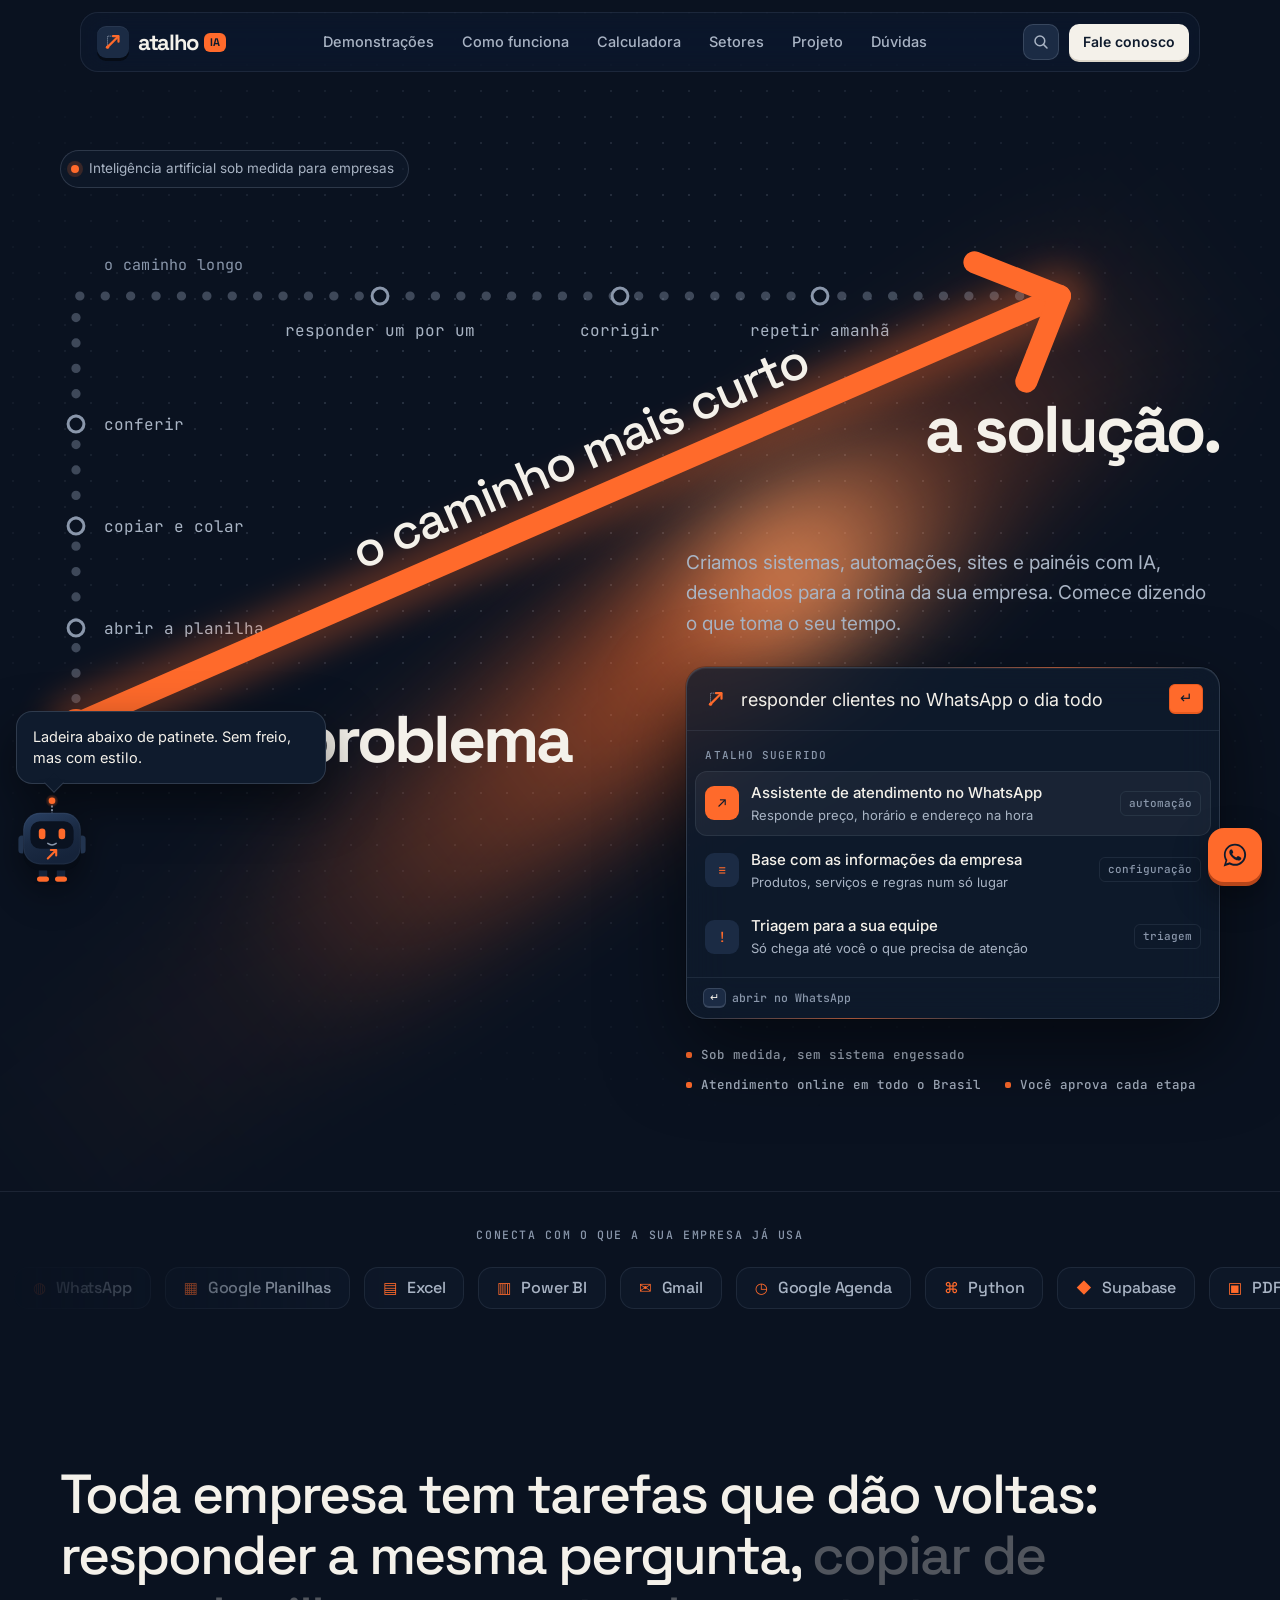
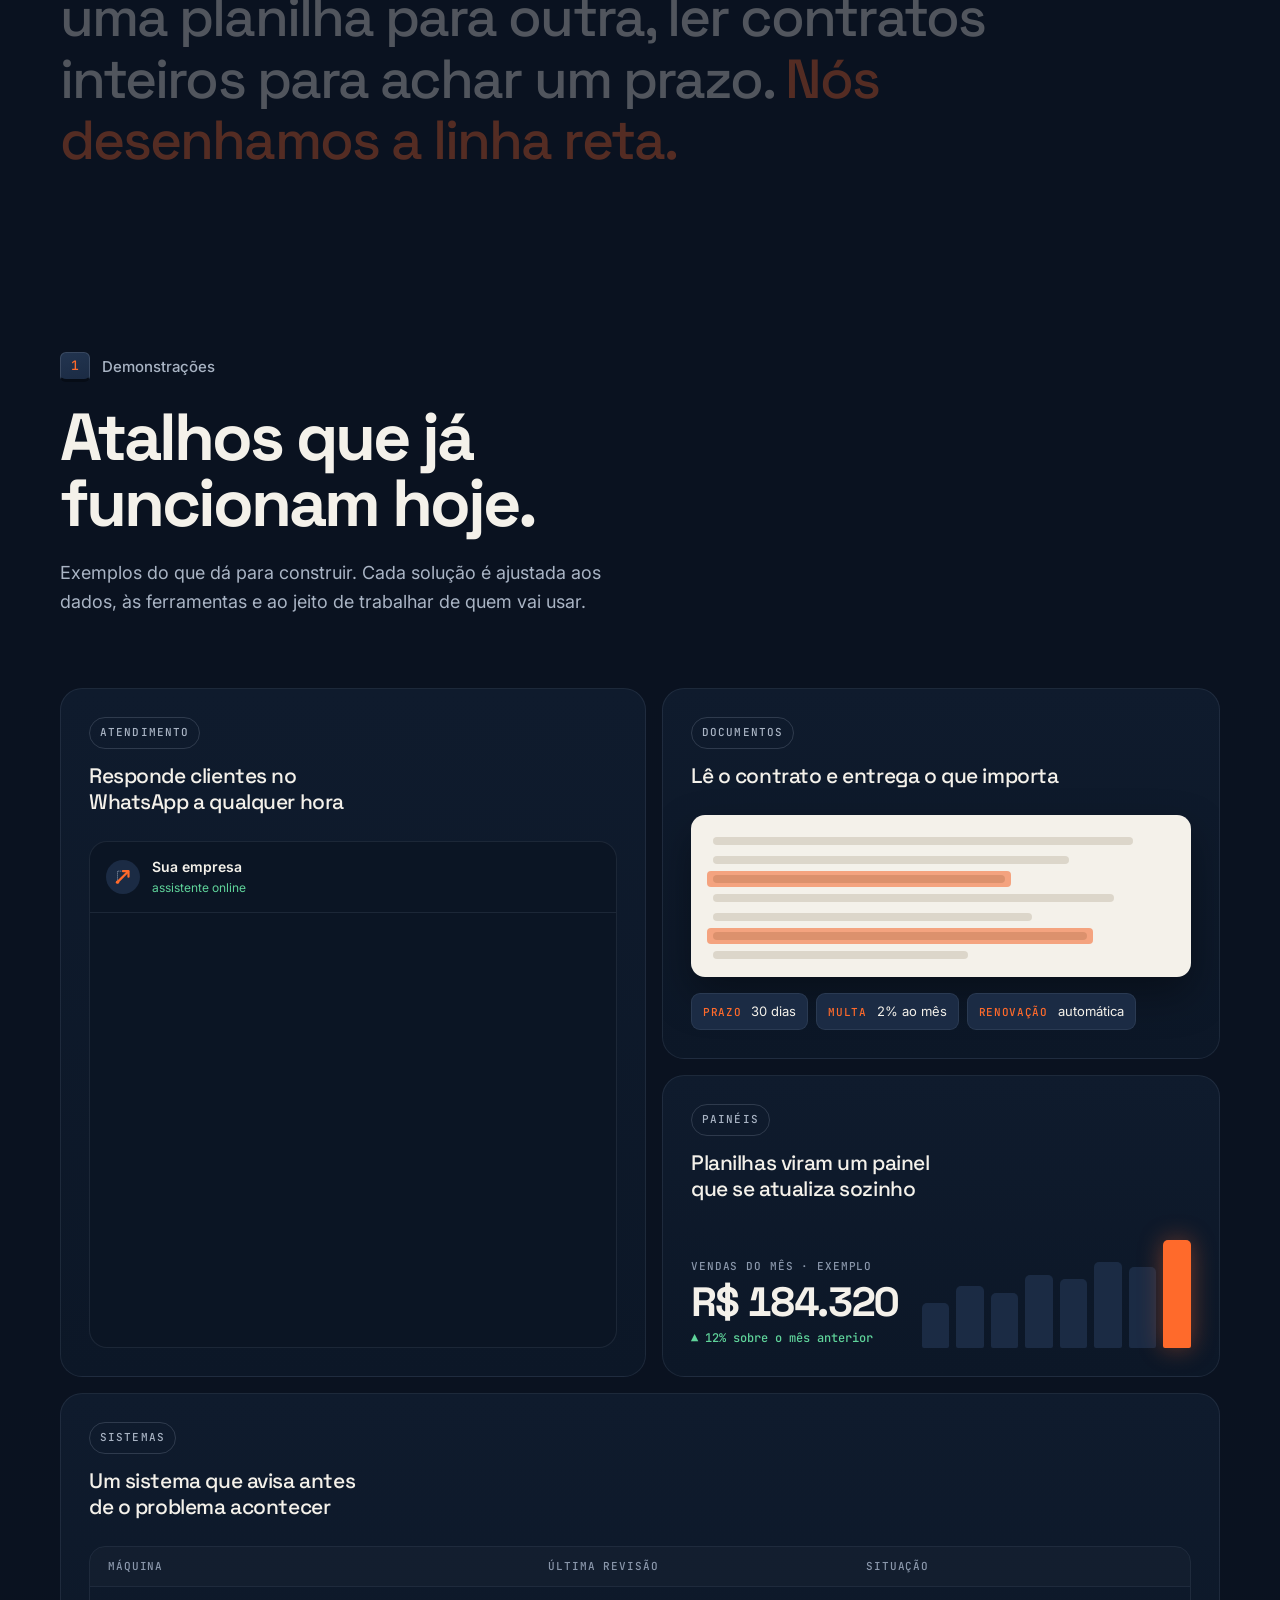
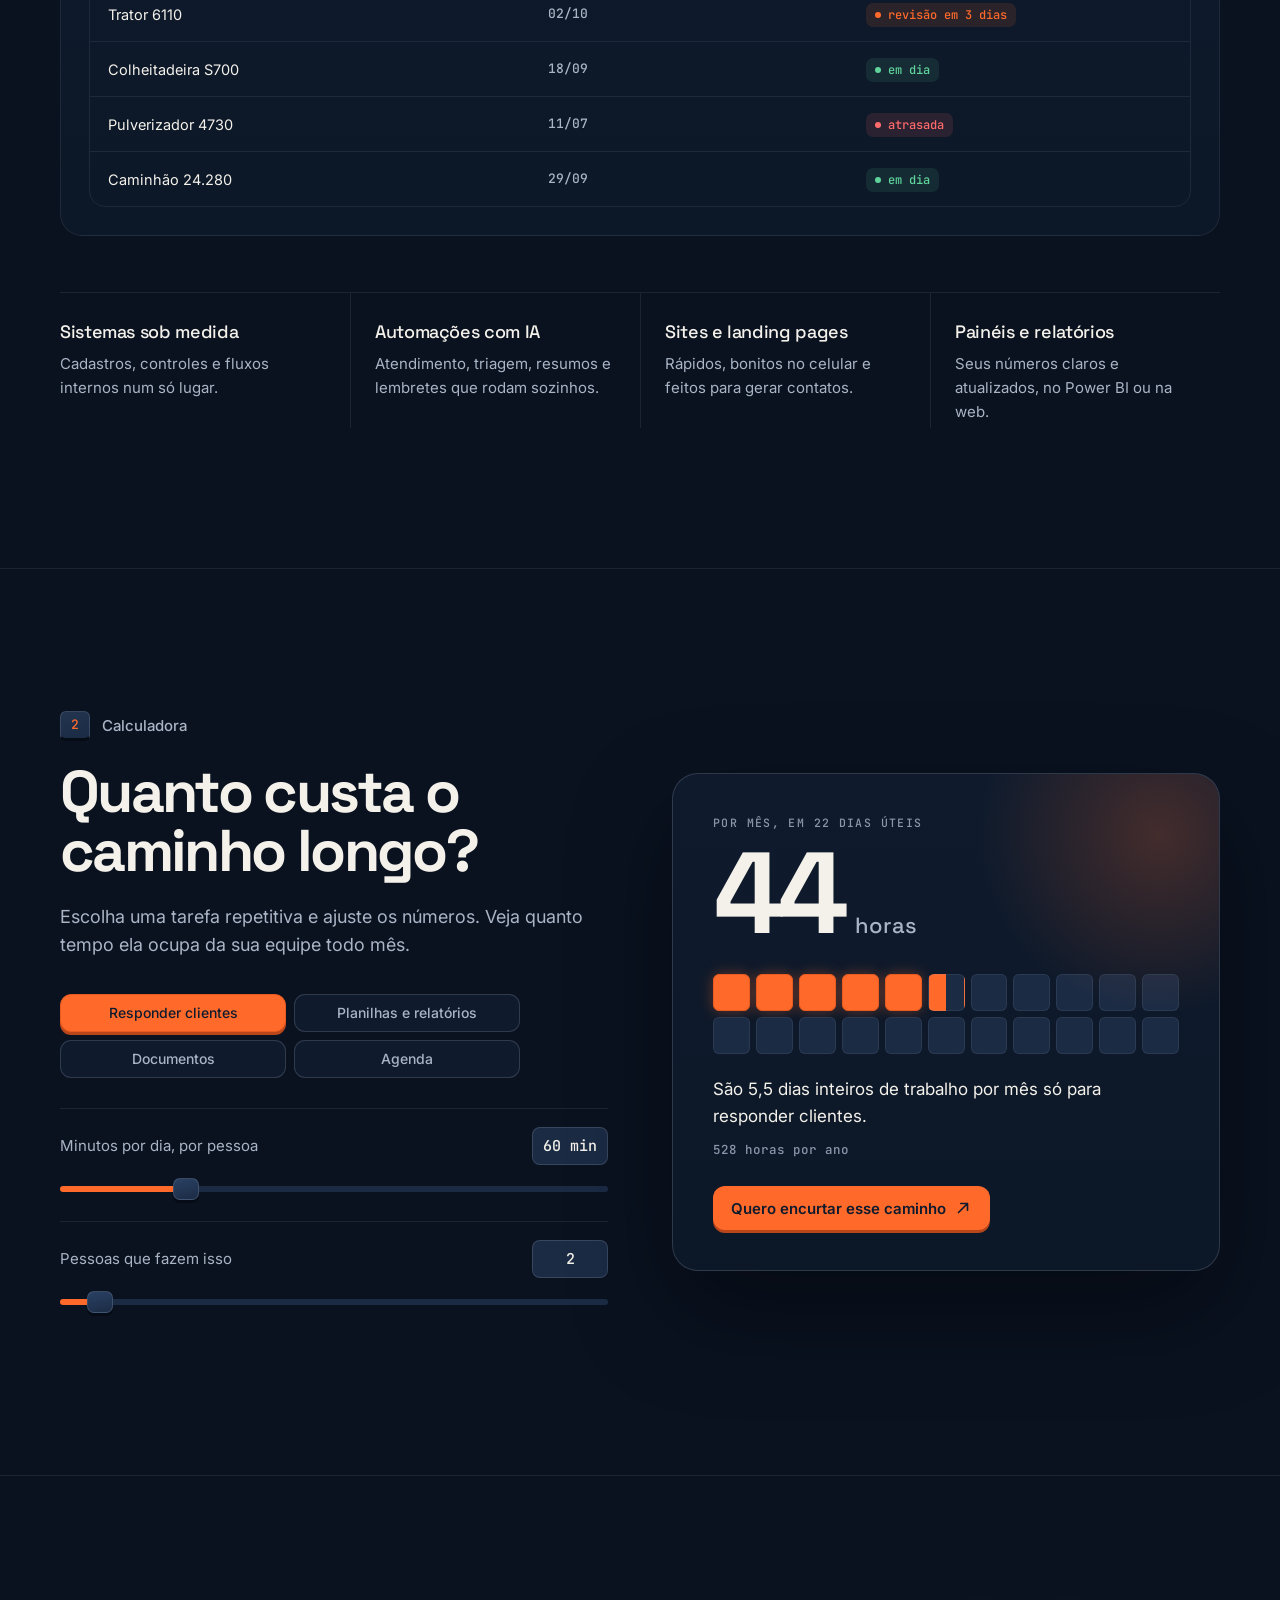
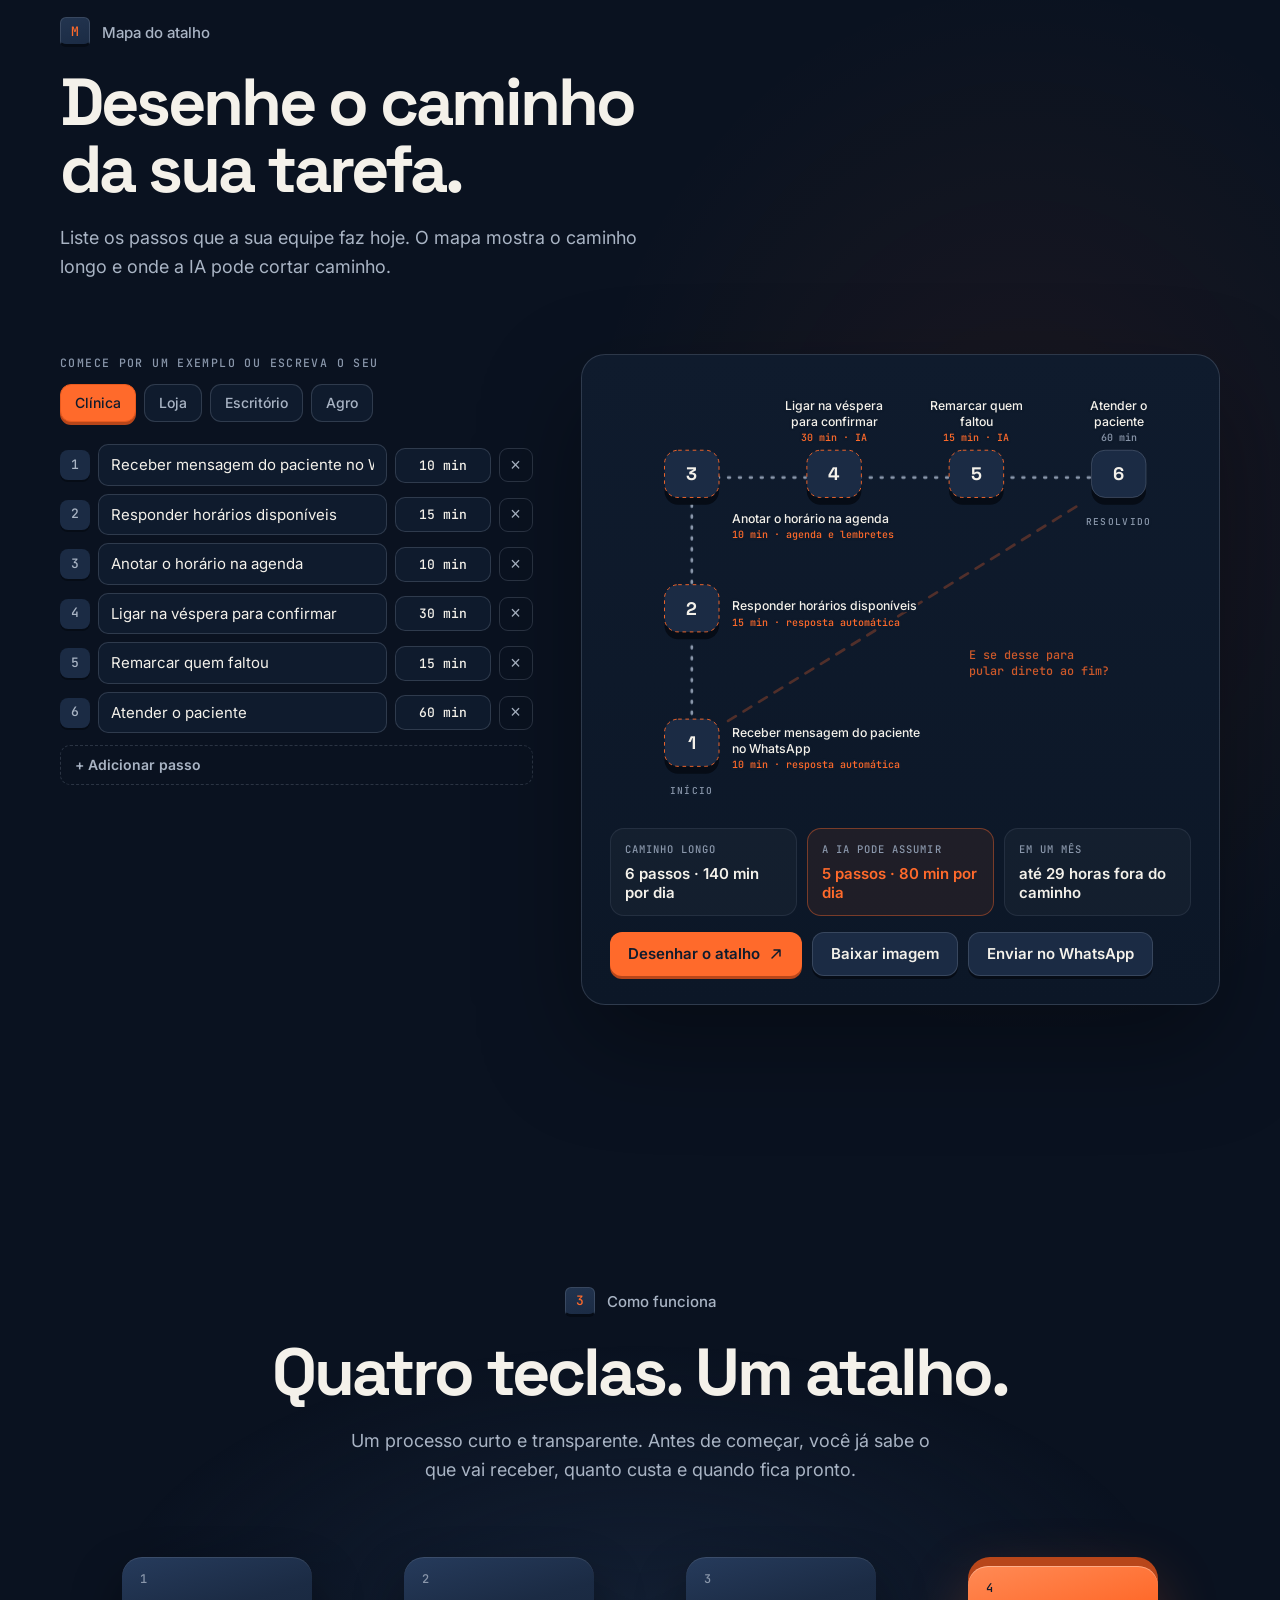
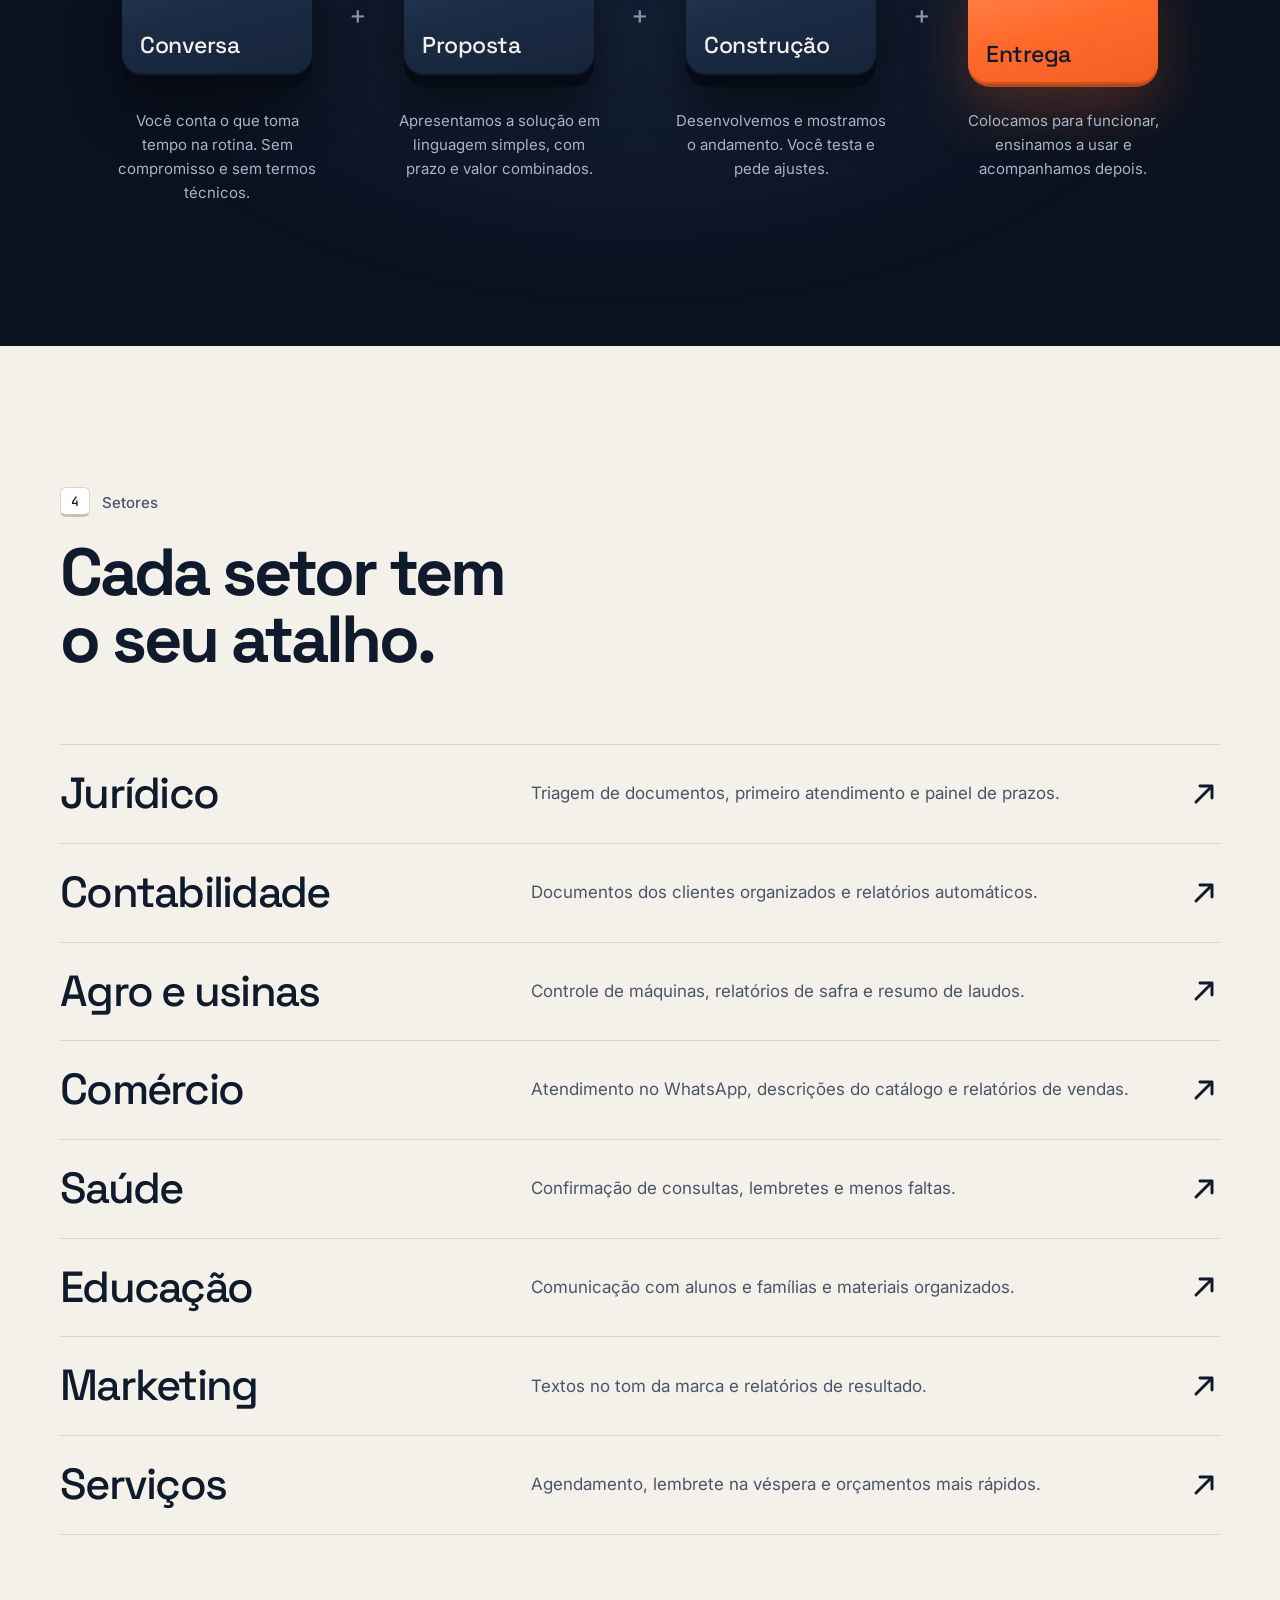
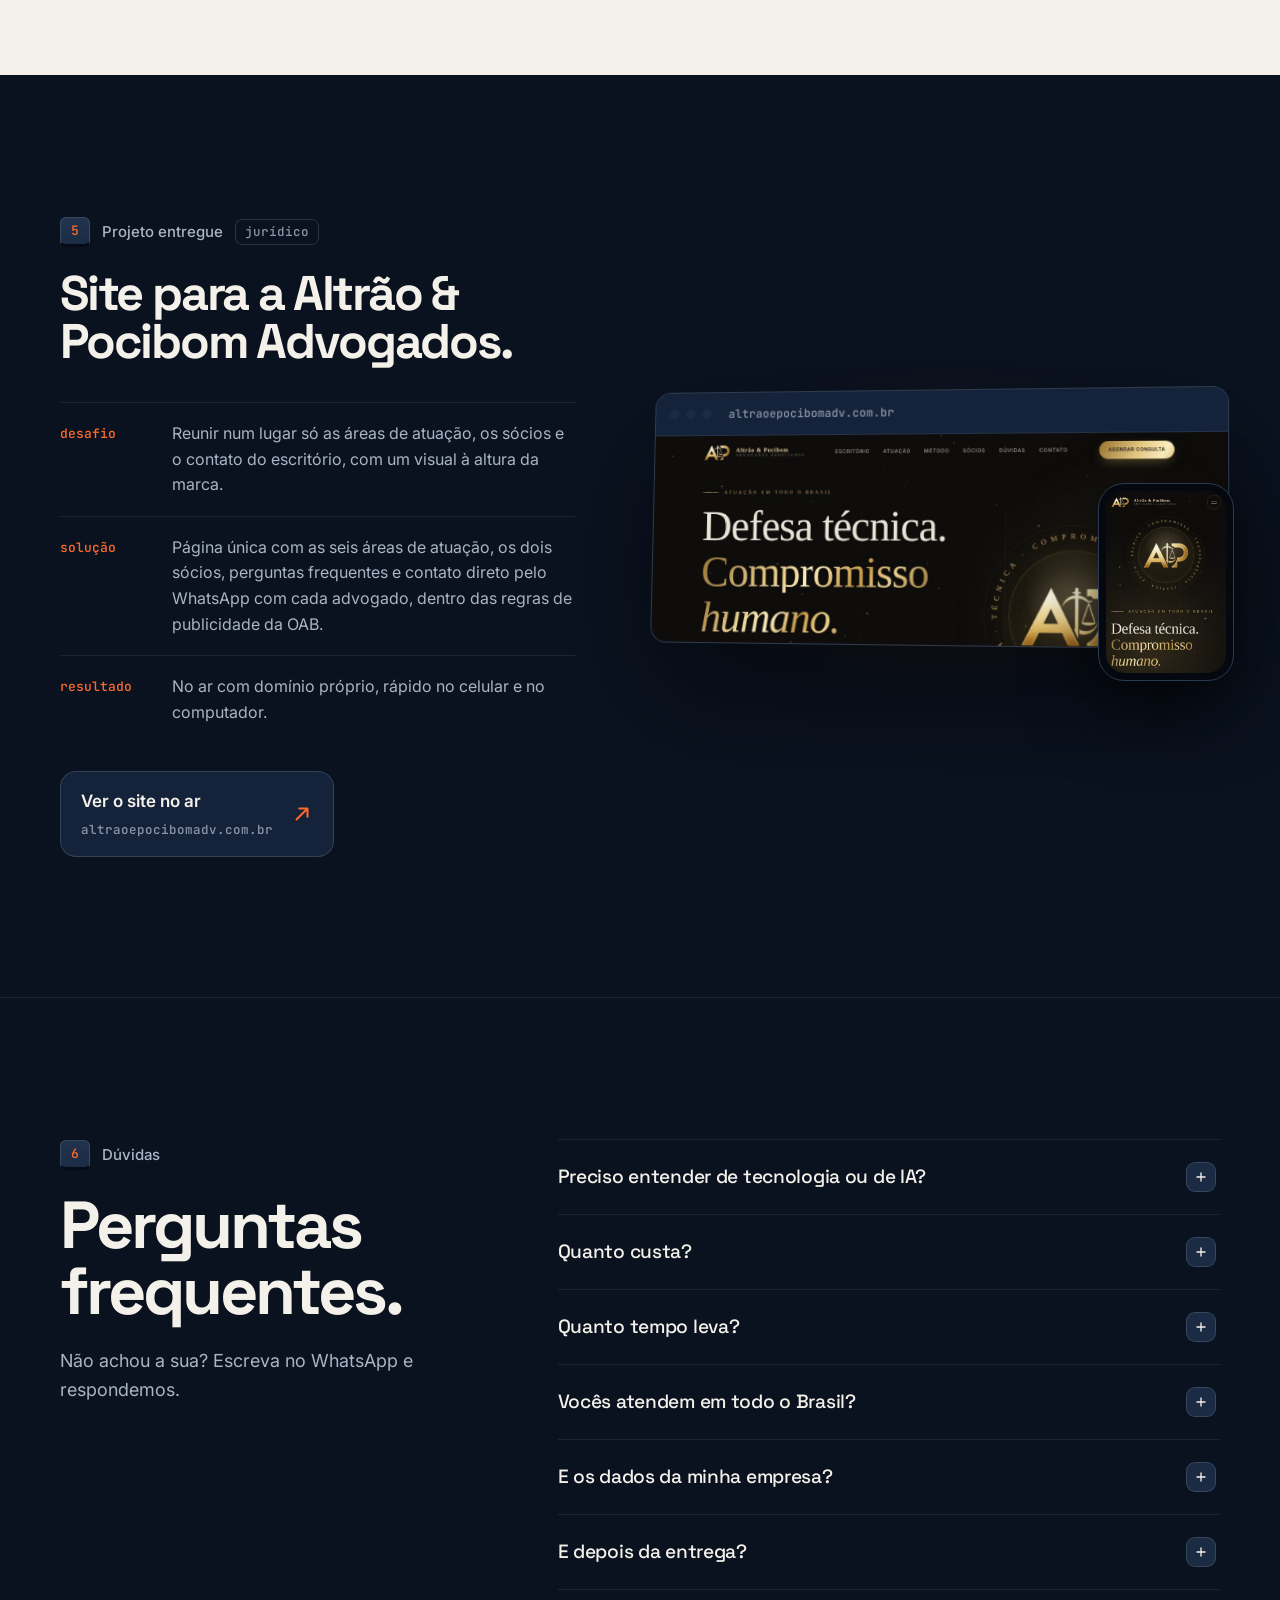
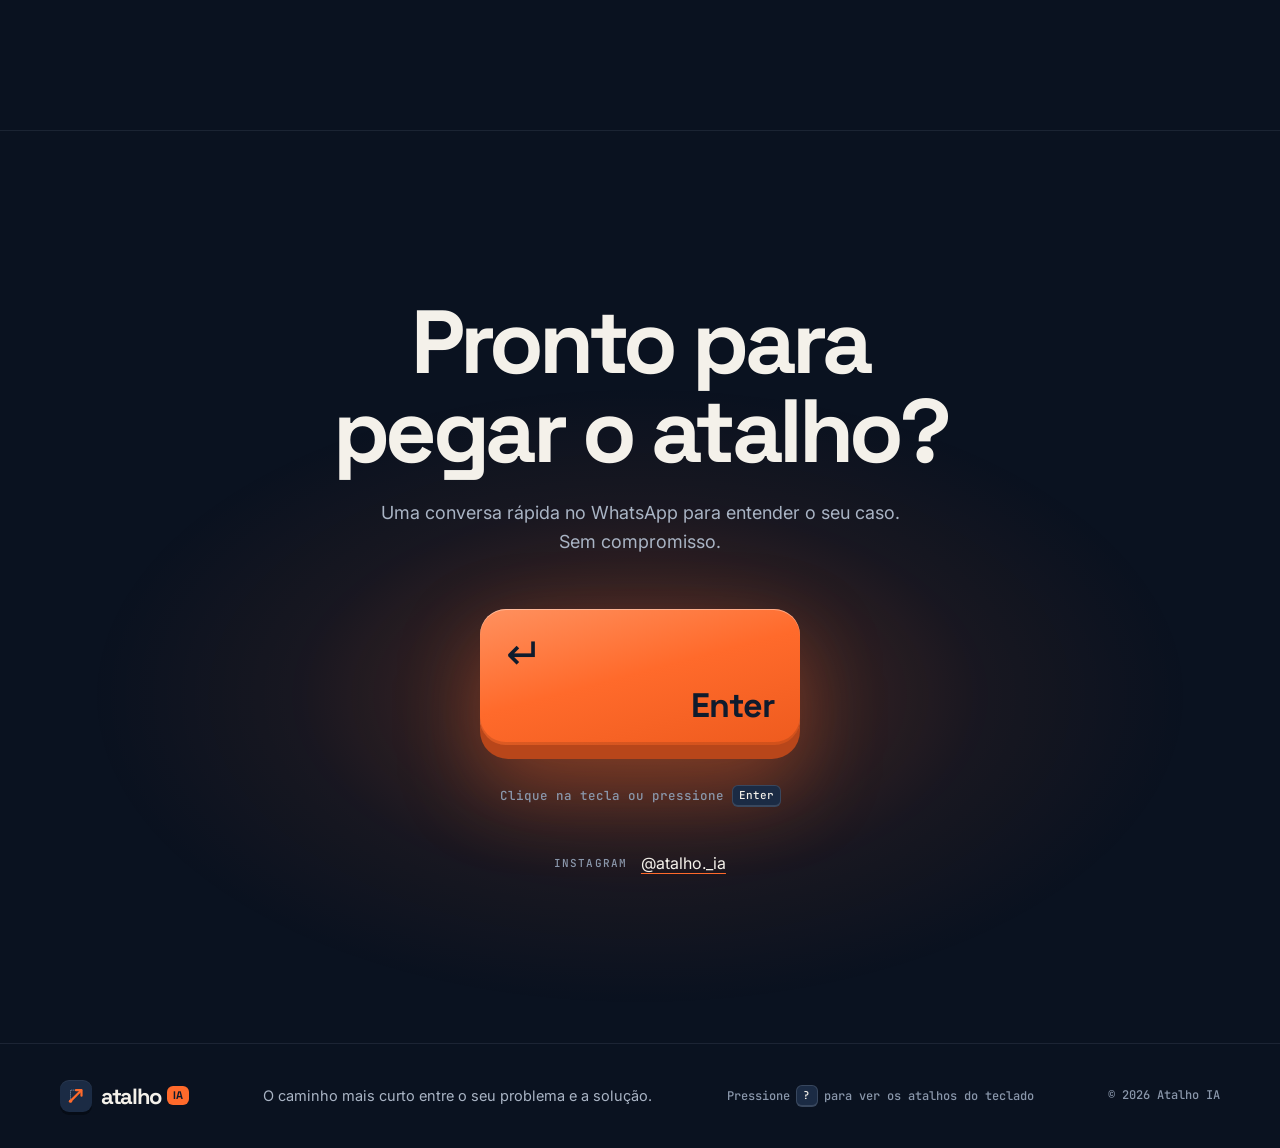
==== index.html @ a9c38526 "Tec atravessa a tela na rolagem; abertura começa com a tela pronta - Tec corre na direção da rolagem" ====
<!doctype html>
<html lang="pt-BR">
<head>
<meta charset="utf-8">
<meta name="viewport" content="width=device-width, initial-scale=1, viewport-fit=cover">
<title>Atalho IA · Inteligência artificial sob medida</title>
<meta name="description" content="Sistemas, automações, sites e painéis com inteligência artificial, feitos sob medida para a rotina da sua empresa. Atendimento online em todo o Brasil.">
<meta name="theme-color" content="#0A1220">
<link rel="canonical" href="https://atalho.ia.br/">
<link rel="icon" type="image/svg+xml" href="assets/simbolo-tecla.svg">
<link rel="icon" type="image/png" sizes="64x64" href="assets/favicon-64.png">
<link rel="apple-touch-icon" href="assets/avatar-instagram-1080.png">

<meta property="og:type" content="website">
<meta property="og:locale" content="pt_BR">
<meta property="og:site_name" content="Atalho IA">
<meta property="og:title" content="Atalho IA · O caminho mais curto entre o seu problema e a solução">
<meta property="og:description" content="Sistemas, automações, sites e painéis com IA, feitos sob medida para a rotina da sua empresa.">
<meta property="og:url" content="https://atalho.ia.br/">
<meta property="og:image" content="https://atalho.ia.br/assets/og-atalho-ia.png">
<meta property="og:image:width" content="1200">
<meta property="og:image:height" content="630">
<meta property="og:image:alt" content="Atalho IA: o caminho mais curto entre o seu problema e a solução. O Tec, mascote robô, acena ao lado.">
<meta name="twitter:card" content="summary_large_image">
<meta name="twitter:image" content="https://atalho.ia.br/assets/og-atalho-ia.png">

<link rel="preconnect" href="https://fonts.googleapis.com">
<link rel="preconnect" href="https://fonts.gstatic.com" crossorigin>
<link href="https://fonts.googleapis.com/css2?family=Inter:wght@400;500;600&family=JetBrains+Mono:wght@400;500&family=Space+Grotesk:wght@400;500;700&display=swap" rel="stylesheet">
<link rel="stylesheet" href="styles.css">

<script type="application/ld+json">
{
  "@context": "https://schema.org",
  "@type": "ProfessionalService",
  "name": "Atalho IA",
  "description": "Soluções com inteligência artificial sob medida: sistemas, automações, sites e painéis.",
  "url": "https://atalho.ia.br/",
  "image": "https://atalho.ia.br/assets/og-atalho-ia.png",
  "logo": "https://atalho.ia.br/assets/simbolo-tecla.svg",
  "areaServed": { "@type": "Country", "name": "Brasil" },
  "sameAs": ["https://www.instagram.com/atalho._ia/"]
}
</script>
<script>
/* Endereço oficial: leva quem chega pelo www ou pelo endereço antigo (.pages.dev) para atalho.ia.br */
if (/^(www\.atalho\.ia\.br|atalho-ia-8l4\.pages\.dev)$/.test(location.hostname)) location.replace("https://atalho.ia.br" + location.pathname + location.search + location.hash);
document.documentElement.classList.add("js");
/* Abertura: uma vez por sessão, só na página inicial sem âncora e sem "reduzir movimento" */
try {
  if (!sessionStorage.getItem("intro-vista") && !location.hash && !matchMedia("(prefers-reduced-motion: reduce)").matches) document.documentElement.classList.add("com-intro");
  // garantia: se o intro.js não carregar, a abertura some sozinha
  setTimeout(function () { document.documentElement.classList.remove("com-intro"); }, 7000);
} catch (e) {}
</script>
</head>
<body>

<svg width="0" height="0" style="position:absolute" aria-hidden="true">
  <symbol id="sym" viewBox="0 0 120 120">
    <path d="M30 88 V28 H90" fill="none" stroke="#8A97AB" stroke-width="5" stroke-dasharray="2 9" stroke-linecap="round"/>
    <path d="M30 88 L88 30" fill="none" stroke="#FF6A2B" stroke-width="12" stroke-linecap="round"/>
    <path d="M60 28 H90 V58" fill="none" stroke="#FF6A2B" stroke-width="12" stroke-linecap="round" stroke-linejoin="round"/>
    <circle cx="30" cy="88" r="9" fill="#FF6A2B"/>
  </symbol>
  <symbol id="seta" viewBox="0 0 24 24"><path d="M6 18 L18 6 M9 6 H18 V15" fill="none" stroke="currentColor" stroke-width="2.2" stroke-linecap="round" stroke-linejoin="round"/></symbol>
</svg>

<!-- Abertura (intro.js): a tecla é apertada, o caminho longo aparece, a seta corta e a tela sai na direção da seta -->
<div class="intro" id="intro">
  <div class="intro__centro" aria-hidden="true">
    <div class="intro__tecla">
      <svg viewBox="0 0 120 120">
        <defs><mask id="intro-m" maskUnits="userSpaceOnUse" x="0" y="0" width="120" height="120"><path class="intro__revela" d="M30 88 V28 H90" pathLength="1"/></mask></defs>
        <path class="intro__longo" mask="url(#intro-m)" d="M30 88 V28 H90"/>
        <path class="intro__seta" d="M30 88 L88 30" pathLength="1"/>
        <path class="intro__ponta" d="M60 28 H90 V58"/>
        <circle class="intro__inicio" cx="30" cy="88" r="9"/>
      </svg>
    </div>
    <p class="intro__marca"><span style="--i:0">a</span><span style="--i:1">t</span><span style="--i:2">a</span><span style="--i:3">l</span><span style="--i:4">h</span><span style="--i:5">o</span><b>IA</b></p>
    <p class="intro__frase">o caminho mais curto</p>
  </div>
  <button class="intro__pular" type="button">Pular abertura <kbd>esc</kbd></button>
</div>

<a class="skip" href="#conteudo">Pular para o conteúdo</a>
<div class="progresso" aria-hidden="true"><span></span></div>

<!-- ============ NAV ============ -->
<header class="nav">
  <div class="nav__pill">
    <a class="marca" href="#topo" aria-label="Atalho IA, início">
      <span class="marca__tecla"><svg><use href="#sym"/></svg></span>
      <span class="marca__nome">atalho</span><span class="marca__ia">IA</span>
    </a>
    <nav class="nav__links" id="menu" aria-label="Principal">
      <a href="#demos">Demonstrações</a>
      <a href="#como">Como funciona</a>
      <a href="#calculadora">Calculadora</a>
      <a href="#setores">Setores</a>
      <a href="#projeto">Projeto</a>
      <a href="#duvidas">Dúvidas</a>
    </nav>
    <div class="nav__acoes">
      <button class="nav__busca" type="button" data-abrir-paleta aria-label="Buscar no site" title="Buscar no site"><svg viewBox="0 0 24 24" aria-hidden="true"><circle cx="10.5" cy="10.5" r="6.5"/><path d="M15.5 15.5 L20 20"/></svg></button>
      <a class="btn btn--claro btn--sm" href="#contato" data-wa data-ima>Fale conosco</a>
      <button class="nav__burger" type="button" aria-label="Abrir menu" aria-expanded="false" aria-controls="menu"><span></span><span></span></button>
    </div>
  </div>
</header>

<main id="conteudo">

  <!-- ============ HERO ============ -->
  <section class="hero" id="topo" aria-labelledby="hero-titulo">
    <div class="hero__fundo" aria-hidden="true">
      <div class="hero__grade"></div>
      <div class="hero__feixe"></div>
    </div>

    <div class="wrap hero__in">
      <p class="selo"><span class="selo__ponto"></span>Inteligência artificial sob medida para empresas</p>

      <h1 id="hero-titulo" class="hero__h1">O caminho mais curto entre o seu problema e a solução.</h1>

      <!-- O logo vira a cena (desenhado por palco.js) -->
      <div class="palco" id="palco" aria-hidden="true"></div>

      <div class="hero__base">
      <p class="hero__sub">Criamos sistemas, automações, sites e painéis com IA, desenhados para a rotina da sua empresa. Comece dizendo o que toma o seu tempo.</p>

      <!-- Paleta de comando: demonstração e contato ao mesmo tempo -->
      <form class="paleta" id="paleta" autocomplete="off" novalidate>
        <div class="paleta__barra">
          <svg class="paleta__ico" aria-hidden="true"><use href="#sym"/></svg>
          <label class="sr" for="pedido">O que toma o tempo da sua empresa?</label>
          <input id="pedido" name="pedido" type="text" maxlength="240" placeholder="O que toma o tempo da sua empresa?" aria-describedby="paleta-dica">
          <button class="paleta__enter" type="submit" aria-label="Enviar pelo WhatsApp"><kbd>↵</kbd></button>
        </div>
        <div class="paleta__corpo">
          <p class="paleta__grupo mono" id="paleta-grupo">Atalho sugerido</p>
          <ul class="paleta__lista" id="paleta-lista"></ul>
        </div>
        <div class="paleta__rodape mono" id="paleta-dica">
          <span><kbd>↵</kbd> abrir no WhatsApp</span>        </div>
      </form>

      <ul class="hero__provas mono" aria-label="Diferenciais">
        <li>Sob medida, sem sistema engessado</li>
        <li>Atendimento online em todo o Brasil</li>
        <li>Você aprova cada etapa</li>
      </ul>
      </div>
    </div>
  </section>

  <!-- ============ FERRAMENTAS ============ -->
  <section class="ferramentas" aria-label="Ferramentas com que trabalhamos">
    <p class="ferramentas__titulo mono">Conecta com o que a sua empresa já usa</p>
    <div class="ferramentas__trilho">
      <ul class="ferramentas__lista">
        <li><i>◍</i>WhatsApp</li><li><i>▦</i>Google Planilhas</li><li><i>▤</i>Excel</li><li><i>▥</i>Power BI</li><li><i>✉</i>Gmail</li><li><i>◷</i>Google Agenda</li><li><i>⌘</i>Python</li><li><i>◆</i>Supabase</li><li><i>▣</i>PDF e documentos</li><li><i>◎</i>Sites e formulários</li>
      </ul>
      <ul class="ferramentas__lista" aria-hidden="true">
        <li><i>◍</i>WhatsApp</li><li><i>▦</i>Google Planilhas</li><li><i>▤</i>Excel</li><li><i>▥</i>Power BI</li><li><i>✉</i>Gmail</li><li><i>◷</i>Google Agenda</li><li><i>⌘</i>Python</li><li><i>◆</i>Supabase</li><li><i>▣</i>PDF e documentos</li><li><i>◎</i>Sites e formulários</li>
      </ul>
    </div>
  </section>

  <!-- ============ MANIFESTO ============ -->
  <section class="manifesto" aria-label="Manifesto">
    <div class="wrap">
      <p class="manifesto__txt" id="manifesto" aria-hidden="true">Toda empresa tem tarefas que dão voltas: responder a mesma pergunta, copiar de uma planilha para outra, ler contratos inteiros para achar um prazo. <em>Nós desenhamos a linha reta.</em></p>
      <p class="sr">Toda empresa tem tarefas que dão voltas: responder a mesma pergunta, copiar de uma planilha para outra, ler contratos inteiros para achar um prazo. Nós desenhamos a linha reta.</p>
    </div>
  </section>

  <!-- ============ DEMOS (BENTO) ============ -->
  <section class="secao" id="demos" aria-labelledby="demos-titulo">
    <div class="wrap">
      <header class="cab">
        <p class="rotulo"><kbd title="Atalho: 1">1</kbd>Demonstrações</p>
        <h2 id="demos-titulo" tabindex="-1">Atalhos que já funcionam hoje.</h2>
        <p class="cab__sub">Exemplos do que dá para construir. Cada solução é ajustada aos dados, às ferramentas e ao jeito de trabalhar de quem vai usar.</p>
      </header>

      <div class="bento">
        <article class="cartao cartao--chat">
          <div class="cartao__topo">
            <span class="tag mono">Atendimento</span>
            <h3>Responde clientes no WhatsApp a qualquer hora</h3>
          </div>
          <div class="chat" role="img" aria-label="Exemplo de conversa: o cliente pergunta se a empresa abre no sábado, o assistente responde o horário e reserva um atendimento às 10h.">
            <div class="chat__cab"><span class="chat__avatar"><svg><use href="#sym"/></svg></span><span><b>Sua empresa</b><small>assistente online</small></span></div>
            <div class="chat__msgs" id="chat"></div>
          </div>
        </article>

        <article class="cartao cartao--doc">
          <div class="cartao__topo">
            <span class="tag mono">Documentos</span>
            <h3>Lê o contrato e entrega o que importa</h3>
          </div>
          <div class="doc" aria-hidden="true">
            <div class="doc__folha">
              <i style="--w:92%"></i><i style="--w:78%"></i><i class="grifo" style="--w:64%"></i><i style="--w:88%"></i><i style="--w:70%"></i><i class="grifo" style="--w:82%"></i><i style="--w:56%"></i>
            </div>
            <div class="doc__chips">
              <span class="chip"><b>Prazo</b> 30 dias</span>
              <span class="chip"><b>Multa</b> 2% ao mês</span>
              <span class="chip"><b>Renovação</b> automática</span>
            </div>
          </div>
        </article>

        <article class="cartao cartao--painel">
          <div class="cartao__topo">
            <span class="tag mono">Painéis</span>
            <h3>Planilhas viram um painel que se atualiza sozinho</h3>
          </div>
          <div class="painel" aria-hidden="true">
            <div class="painel__kpi"><small class="mono">vendas do mês · exemplo</small><strong class="painel__num" data-alvo="184320">R$ 184.320</strong><span class="painel__delta mono">▲ 12% sobre o mês anterior</span></div>
            <div class="painel__barras">
              <span style="--h:38%"></span><span style="--h:52%"></span><span style="--h:46%"></span><span style="--h:61%"></span><span style="--h:58%"></span><span style="--h:72%"></span><span style="--h:68%"></span><span class="ultimo" style="--h:90%"></span>
            </div>
          </div>
        </article>

        <article class="cartao cartao--sistema">
          <div class="cartao__topo">
            <span class="tag mono">Sistemas</span>
            <h3>Um sistema que avisa antes de o problema acontecer</h3>
          </div>
          <div class="tabela" role="table" aria-label="Exemplo de controle de máquinas">
            <div class="tabela__l tabela__l--cab" role="row"><span role="columnheader">Máquina</span><span role="columnheader">Última revisão</span><span role="columnheader">Situação</span></div>
            <div class="tabela__l" role="row"><span role="cell">Trator 6110</span><span role="cell" class="mono">02/10</span><span role="cell"><em class="st st--alerta">revisão em 3 dias</em></span></div>
            <div class="tabela__l" role="row"><span role="cell">Colheitadeira S700</span><span role="cell" class="mono">18/09</span><span role="cell"><em class="st st--ok">em dia</em></span></div>
            <div class="tabela__l" role="row"><span role="cell">Pulverizador 4730</span><span role="cell" class="mono">11/07</span><span role="cell"><em class="st st--atraso">atrasada</em></span></div>
            <div class="tabela__l" role="row"><span role="cell">Caminhão 24.280</span><span role="cell" class="mono">29/09</span><span role="cell"><em class="st st--ok">em dia</em></span></div>
          </div>
        </article>
      </div>

      <ul class="servicos" aria-label="O que fazemos">
        <li><b>Sistemas sob medida</b><span>Cadastros, controles e fluxos internos num só lugar.</span></li>
        <li><b>Automações com IA</b><span>Atendimento, triagem, resumos e lembretes que rodam sozinhos.</span></li>
        <li><b>Sites e landing pages</b><span>Rápidos, bonitos no celular e feitos para gerar contatos.</span></li>
        <li><b>Painéis e relatórios</b><span>Seus números claros e atualizados, no Power BI ou na web.</span></li>
      </ul>
    </div>
  </section>

  <!-- ============ CALCULADORA ============ -->
  <section class="secao secao--calc" id="calculadora" aria-labelledby="calc-titulo">
    <div class="wrap calc">
      <div class="calc__painel">
        <p class="rotulo"><kbd title="Atalho: 2">2</kbd>Calculadora</p>
        <h2 id="calc-titulo" tabindex="-1">Quanto custa o caminho longo?</h2>
        <p class="cab__sub">Escolha uma tarefa repetitiva e ajuste os números. Veja quanto tempo ela ocupa da sua equipe todo mês.</p>

        <div class="calc__tarefas" role="radiogroup" aria-label="Tarefa">
          <button type="button" class="calc__chip" role="radio" aria-checked="true" data-tarefa="responder clientes">Responder clientes</button>
          <button type="button" class="calc__chip" role="radio" aria-checked="false" data-tarefa="montar planilhas e relatórios">Planilhas e relatórios</button>
          <button type="button" class="calc__chip" role="radio" aria-checked="false" data-tarefa="ler e organizar documentos">Documentos</button>
          <button type="button" class="calc__chip" role="radio" aria-checked="false" data-tarefa="agendar e lembrar clientes">Agenda</button>
        </div>

        <div class="calc__controle">
          <label for="calc-min">Minutos por dia, por pessoa</label>
          <output class="mono" id="calc-min-v" for="calc-min">60 min</output>
          <input type="range" id="calc-min" min="10" max="240" step="5" value="60">
        </div>
        <div class="calc__controle">
          <label for="calc-pes">Pessoas que fazem isso</label>
          <output class="mono" id="calc-pes-v" for="calc-pes">2</output>
          <input type="range" id="calc-pes" min="1" max="20" step="1" value="2">
        </div>
      </div>

      <div class="calc__resultado" aria-live="polite">
        <p class="calc__eti mono">Por mês, em 22 dias úteis</p>
        <p class="calc__horas"><strong id="calc-horas">44</strong><span>horas</span></p>
        <div class="calc__mes" id="calc-mes" aria-hidden="true"></div>
        <p class="calc__frase" id="calc-frase">São 5,5 dias inteiros de trabalho por mês só para responder clientes.</p>
        <p class="calc__ano mono" id="calc-ano">528 horas por ano</p>
        <button type="button" class="btn btn--laranja" id="calc-cta" data-ima>Quero encurtar esse caminho <svg aria-hidden="true"><use href="#seta"/></svg></button>
      </div>
    </div>
  </section>

  <!-- ============ MAPA DO ATALHO ============ -->
  <section class="secao secao--mapa" id="mapa" aria-labelledby="mapa-titulo">
    <div class="wrap">
      <header class="cab">
        <p class="rotulo"><kbd title="Atalho: M">M</kbd>Mapa do atalho</p>
        <h2 id="mapa-titulo" tabindex="-1">Desenhe o caminho da sua tarefa.</h2>
        <p class="cab__sub">Liste os passos que a sua equipe faz hoje. O mapa mostra o caminho longo e onde a IA pode cortar caminho.</p>
      </header>
      <div class="mapa">
        <div class="mapa__editor">
          <p class="mapa__eti mono">Comece por um exemplo ou escreva o seu</p>
          <div class="mapa__exemplos" role="group" aria-label="Exemplos prontos">
            <button type="button" class="calc__chip" data-exemplo="clinica">Clínica</button>
            <button type="button" class="calc__chip" data-exemplo="loja">Loja</button>
            <button type="button" class="calc__chip" data-exemplo="escritorio">Escritório</button>
            <button type="button" class="calc__chip" data-exemplo="agro">Agro</button>
          </div>
          <ol class="mapa__passos" id="mapa-passos"></ol>
          <button type="button" class="mapa__mais" id="mapa-mais"><span aria-hidden="true">+</span> Adicionar passo</button>
        </div>
        <div class="mapa__quadro">
          <svg class="mapa__svg" id="mapa-svg" viewBox="0 0 640 470" role="img" aria-labelledby="mapa-desc"><desc id="mapa-desc">Mapa dos passos da tarefa</desc></svg>
          <div class="mapa__resumo" id="mapa-resumo" aria-live="polite"></div>
          <div class="mapa__acoes">
            <button type="button" class="btn btn--laranja" id="mapa-atalho" data-ima>Desenhar o atalho <svg aria-hidden="true"><use href="#seta"/></svg></button>
            <button type="button" class="btn btn--escuro" id="mapa-baixar">Baixar imagem</button>
            <button type="button" class="btn btn--escuro" id="mapa-whats">Enviar no WhatsApp</button>
          </div>
        </div>
      </div>
    </div>
  </section>

  <!-- ============ COMO FUNCIONA ============ -->
  <section class="secao secao--como" id="como" aria-labelledby="como-titulo">
    <div class="wrap">
      <header class="cab cab--centro">
        <p class="rotulo"><kbd title="Atalho: 3">3</kbd>Como funciona</p>
        <h2 id="como-titulo" tabindex="-1">Quatro teclas. Um atalho.</h2>
        <p class="cab__sub">Um processo curto e transparente. Antes de começar, você já sabe o que vai receber, quanto custa e quando fica pronto.</p>
      </header>

      <ol class="acorde" id="acorde">
        <li class="acorde__item">
          <span class="tecla"><span class="tecla__topo"><small class="mono">1</small>Conversa</span></span>
          <p>Você conta o que toma tempo na rotina. Sem compromisso e sem termos técnicos.</p>
        </li>
        <li class="acorde__mais" aria-hidden="true">+</li>
        <li class="acorde__item">
          <span class="tecla"><span class="tecla__topo"><small class="mono">2</small>Proposta</span></span>
          <p>Apresentamos a solução em linguagem simples, com prazo e valor combinados.</p>
        </li>
        <li class="acorde__mais" aria-hidden="true">+</li>
        <li class="acorde__item">
          <span class="tecla"><span class="tecla__topo"><small class="mono">3</small>Construção</span></span>
          <p>Desenvolvemos e mostramos o andamento. Você testa e pede ajustes.</p>
        </li>
        <li class="acorde__mais" aria-hidden="true">+</li>
        <li class="acorde__item">
          <span class="tecla tecla--laranja"><span class="tecla__topo"><small class="mono">4</small>Entrega</span></span>
          <p>Colocamos para funcionar, ensinamos a usar e acompanhamos depois.</p>
        </li>
      </ol>
    </div>
  </section>

  <!-- ============ SETORES ============ -->
  <section class="secao secao--areia" id="setores" aria-labelledby="setores-titulo">
    <div class="wrap">
      <header class="cab">
        <p class="rotulo rotulo--escuro"><kbd title="Atalho: 4">4</kbd>Setores</p>
        <h2 id="setores-titulo" tabindex="-1">Cada setor tem o seu atalho.</h2>
      </header>
      <ul class="setores">
        <li><a class="setores__link" href="#contato"><span class="setores__nome">Jurídico</span><span class="setores__ex">Triagem de documentos, primeiro atendimento e painel de prazos.</span><svg class="setores__seta" aria-hidden="true"><use href="#seta"/></svg></a></li>
        <li><a class="setores__link" href="#contato"><span class="setores__nome">Contabilidade</span><span class="setores__ex">Documentos dos clientes organizados e relatórios automáticos.</span><svg class="setores__seta" aria-hidden="true"><use href="#seta"/></svg></a></li>
        <li><a class="setores__link" href="#contato"><span class="setores__nome">Agro e usinas</span><span class="setores__ex">Controle de máquinas, relatórios de safra e resumo de laudos.</span><svg class="setores__seta" aria-hidden="true"><use href="#seta"/></svg></a></li>
        <li><a class="setores__link" href="#contato"><span class="setores__nome">Comércio</span><span class="setores__ex">Atendimento no WhatsApp, descrições do catálogo e relatórios de vendas.</span><svg class="setores__seta" aria-hidden="true"><use href="#seta"/></svg></a></li>
        <li><a class="setores__link" href="#contato"><span class="setores__nome">Saúde</span><span class="setores__ex">Confirmação de consultas, lembretes e menos faltas.</span><svg class="setores__seta" aria-hidden="true"><use href="#seta"/></svg></a></li>
        <li><a class="setores__link" href="#contato"><span class="setores__nome">Educação</span><span class="setores__ex">Comunicação com alunos e famílias e materiais organizados.</span><svg class="setores__seta" aria-hidden="true"><use href="#seta"/></svg></a></li>
        <li><a class="setores__link" href="#contato"><span class="setores__nome">Marketing</span><span class="setores__ex">Textos no tom da marca e relatórios de resultado.</span><svg class="setores__seta" aria-hidden="true"><use href="#seta"/></svg></a></li>
        <li><a class="setores__link" href="#contato"><span class="setores__nome">Serviços</span><span class="setores__ex">Agendamento, lembrete na véspera e orçamentos mais rápidos.</span><svg class="setores__seta" aria-hidden="true"><use href="#seta"/></svg></a></li>
      </ul>
    </div>
  </section>

  <!-- ============ PROJETO ============ -->
  <section class="secao" id="projeto" aria-labelledby="projeto-titulo">
    <div class="wrap projeto">
      <div class="projeto__txt">
        <p class="rotulo"><kbd title="Atalho: 5">5</kbd>Projeto entregue <span class="rotulo__tag">jurídico</span></p>
        <h2 id="projeto-titulo" tabindex="-1">Site para a Altrão &amp; Pocibom Advogados.</h2>
        <dl class="ficha">
          <div><dt class="mono">desafio</dt><dd>Reunir num lugar só as áreas de atuação, os sócios e o contato do escritório, com um visual à altura da marca.</dd></div>
          <div><dt class="mono">solução</dt><dd>Página única com as seis áreas de atuação, os dois sócios, perguntas frequentes e contato direto pelo WhatsApp com cada advogado, dentro das regras de publicidade da OAB.</dd></div>
          <div><dt class="mono">resultado</dt><dd>No ar com domínio próprio, rápido no celular e no computador.</dd></div>
        </dl>
        <a class="projeto__link" href="https://altraoepocibomadv.com.br" target="_blank" rel="noopener">
          <span>Ver o site no ar</span><span class="mono">altraoepocibomadv.com.br</span><svg aria-hidden="true"><use href="#seta"/></svg>
        </a>
      </div>
      <figure class="projeto__tela">
        <div class="janela">
          <div class="janela__barra" aria-hidden="true"><i></i><i></i><i></i><span class="mono">altraoepocibomadv.com.br</span></div>
          <img src="assets/projeto-advocacia-desktop.jpg" alt="Topo do site da Altrão &amp; Pocibom Advogados no computador: fundo escuro, título “Defesa técnica. Compromisso humano.” e o monograma AP em dourado" width="1440" height="520" loading="lazy">
        </div>
        <div class="projeto__cel">
          <img src="assets/projeto-advocacia-celular.jpg" alt="O mesmo site aberto no celular" width="390" height="590" loading="lazy">
        </div>
      </figure>
    </div>
  </section>

  <!-- ============ DÚVIDAS ============ -->
  <section class="secao secao--duvidas" id="duvidas" aria-labelledby="duvidas-titulo">
    <div class="wrap duvidas">
      <header class="cab">
        <p class="rotulo"><kbd title="Atalho: 6">6</kbd>Dúvidas</p>
        <h2 id="duvidas-titulo" tabindex="-1">Perguntas frequentes.</h2>
        <p class="cab__sub">Não achou a sua? Escreva no WhatsApp e respondemos.</p>
      </header>
      <div class="duvidas__lista">
        <details>
          <summary>Preciso entender de tecnologia ou de IA?</summary>
          <p>Não. Você explica o problema do seu jeito e nós cuidamos da parte técnica. No fim, ensinamos a usar de forma simples.</p>
        </details>
        <details>
          <summary>Quanto custa?</summary>
          <p>Depende do tamanho do problema. Depois da primeira conversa você recebe uma proposta com valor e prazo, antes de qualquer compromisso.</p>
        </details>
        <details>
          <summary>Quanto tempo leva?</summary>
          <p>O prazo é combinado na proposta. Projetos maiores são divididos em etapas, para você já usar as partes prontas.</p>
        </details>
        <details>
          <summary>Vocês atendem em todo o Brasil?</summary>
          <p>Sim. O atendimento é online, por videochamada e WhatsApp, e vale para qualquer cidade do país.</p>
        </details>
        <details>
          <summary>E os dados da minha empresa?</summary>
          <p>Seus dados são usados só no seu projeto, com acesso restrito e respeitando a LGPD. Na proposta, explicamos quais ferramentas vão acessar os dados. Sempre que possível, a solução fica em contas da própria empresa, e você mantém o controle.</p>
        </details>
        <details>
          <summary>E depois da entrega?</summary>
          <p>Acompanhamos o uso por um período combinado na proposta e fazemos os ajustes necessários. Manutenção e melhorias contínuas podem ser combinadas à parte.</p>
        </details>
      </div>
    </div>
  </section>

  <!-- ============ CONTATO ============ -->
  <section class="final" id="contato" aria-labelledby="final-titulo">
    <div class="final__feixe" aria-hidden="true"></div>
    <div class="wrap final__in">
      <h2 id="final-titulo" tabindex="-1">Pronto para pegar o atalho?</h2>
      <p class="final__sub">Uma conversa rápida no WhatsApp para entender o seu caso. Sem compromisso.</p>
      <a class="enter" href="#contato" data-wa data-ima aria-label="Conversar no WhatsApp">
        <span class="enter__topo"><span class="enter__seta" aria-hidden="true">↵</span><span class="enter__txt">Enter</span></span>
      </a>
      <p class="final__dica mono">Clique na tecla ou pressione <kbd>Enter</kbd></p>
      <div class="final__contato">
        <span class="mono">instagram</span>
        <a href="https://www.instagram.com/atalho._ia/" target="_blank" rel="noopener">@atalho._ia</a>
      </div>
    </div>
  </section>
</main>

<footer class="rodape">
  <div class="wrap rodape__in">
    <a class="marca" href="#topo" aria-label="Atalho IA, voltar ao topo">
      <span class="marca__tecla"><svg><use href="#sym"/></svg></span>
      <span class="marca__nome">atalho</span><span class="marca__ia">IA</span>
    </a>
    <p>O caminho mais curto entre o seu problema e a solução.</p>
    <button class="rodape__atalhos mono" type="button" data-abrir-atalhos>Pressione <kbd>?</kbd> para ver os atalhos do teclado</button>
    <p class="mono rodape__copy">© <span id="ano">2026</span> Atalho IA</p>
  </div>
</footer>

<!-- Busca no site -->
<div class="cmdk" id="cmdk" hidden>
  <div class="cmdk__fundo" data-fechar-paleta></div>
  <div class="cmdk__caixa" role="dialog" aria-modal="true" aria-label="Atalhos do site">
    <div class="cmdk__busca">
      <svg aria-hidden="true"><use href="#sym"/></svg>
      <label class="sr" for="cmdk-busca">Buscar no site</label>
      <input id="cmdk-busca" type="text" placeholder="Para onde você quer ir?" autocomplete="off" role="combobox" aria-expanded="true" aria-controls="cmdk-lista" aria-autocomplete="list">
      <kbd>esc</kbd>
    </div>
    <ul class="cmdk__lista" id="cmdk-lista" role="listbox" aria-label="Destinos"></ul>
  </div>
</div>

<a class="wa" href="#contato" data-wa aria-label="Conversar no WhatsApp">
  <svg viewBox="0 0 32 32" aria-hidden="true"><path d="M16 3C9 3 3.3 8.6 3.3 15.6c0 2.4.7 4.7 1.9 6.7L3 29l6.9-2.2c1.9 1 4 1.6 6.1 1.6 7 0 12.7-5.7 12.7-12.7S23 3 16 3zm0 23.1c-2 0-3.9-.6-5.5-1.6l-.4-.2-4.1 1.3 1.3-4-.3-.4c-1.1-1.7-1.7-3.6-1.7-5.6 0-5.8 4.7-10.5 10.6-10.5s10.6 4.7 10.6 10.5S21.8 26.1 16 26.1zm5.8-7.9c-.3-.2-1.9-.9-2.2-1s-.5-.2-.7.2-.8 1-1 1.2-.4.2-.7.1c-.3-.2-1.300-.5-2.5-1.6-.9-.8-1.6-1.8-1.7-2.1-.2-.3 0-.5.1-.6l.5-.6c.2-.2.2-.3.3-.6.1-.2 0-.4 0-.6l-1-2.4c-.3-.6-.5-.5-.7-.5h-.6c-.2 0-.6.1-.9.4s-1.2 1.1-1.2 2.8 1.2 3.2 1.4 3.5c.2.2 2.4 3.7 5.8 5.1 2.9 1.1 3.4.9 4 .8.6-.1 1.9-.8 2.2-1.5.3-.8.3-1.4.2-1.5-.1-.2-.3-.3-.6-.4z"/></svg>
</a>

<script src="intro.js"></script>
<script src="script.js"></script>
<script src="cursor.js"></script>
<script src="tec-cerebro.js"></script>
<script src="mascote.js"></script>
<script src="interacoes.js"></script>
<script src="mapa.js"></script>
<script src="palco.js"></script>
<script src="trilho.js"></script>
</body>
</html>
---- styles.css ----
/* ==========================================================
   Atalho IA · site v3 (26/11/2026; a v2 está em _versoes-antigas/site-v2)
   Conceito: o site é um teclado. No topo, o logo vira a cena (palco.js):
   o pontilhado é o caminho longo e a seta laranja é o atalho.
   Os rótulos das seções são teclas com o atalho real, e o trilho
   lateral (trilho.js) refaz o caminho durante a leitura.
   Visual escuro e único, com uma faixa Areia.
   Regra da marca: texto laranja só sobre Tinta; sobre Areia,
   o laranja aparece apenas em formas.
   ========================================================== */

:root {
  --fundo: #0A1220;      /* Tinta mais profunda, base da página */
  --tinta: #0F1B2D;      /* superfícies */
  --tinta-2: #15233A;
  --tinta-3: #1B2B44;    /* superfícies elevadas, topo das teclas */
  --sombra: #060C16;     /* base das teclas */
  --laranja: #FF6A2B;
  --laranja-2: #E85A1F;
  --areia: #F4F1EA;
  --areia-linha: #DCD6CA;
  --nevoa: #8A97AB;
  --texto: #F4F1EA;
  --texto-2: #A9B4C4;    /* névoa clareada para ler bem no escuro */
  --texto-escuro: #4A5568;
  --linha: rgba(138, 151, 171, .14);
  --linha-2: rgba(138, 151, 171, .26);
  --ok: #5FD39A;
  --erro: #FF6B6B;

  --f-display: "Space Grotesk", "Inter", system-ui, sans-serif;
  --f-texto: "Inter", system-ui, -apple-system, "Segoe UI", sans-serif;
  --f-mono: "JetBrains Mono", ui-monospace, Consolas, monospace;

  --wrap: 1200px;
  --raio: 22px;
  color-scheme: dark;
}

*, *::before, *::after { box-sizing: border-box; }
html { scroll-behavior: smooth; scroll-padding-top: 96px; -webkit-text-size-adjust: 100%; }
body {
  margin: 0; background: var(--fundo); color: var(--texto);
  font: 400 17px/1.6 var(--f-texto); -webkit-font-smoothing: antialiased; overflow-x: hidden;
}
img, svg { display: block; max-width: 100%; }
a { color: inherit; }
p { margin: 0; }
h1, h2, h3 { margin: 0; font-family: var(--f-display); font-weight: 700; line-height: 1; text-wrap: balance; }
h2 { font-size: clamp(36px, 5.2vw, 68px); letter-spacing: -0.045em; }
h3 { font-size: 21px; font-weight: 500; letter-spacing: -0.02em; line-height: 1.25; }
.mono { font-family: var(--f-mono); font-weight: 500; }
.sr { position: absolute; width: 1px; height: 1px; overflow: hidden; clip: rect(0 0 0 0); white-space: nowrap; }
kbd {
  font: 500 11px/1 var(--f-mono); display: inline-flex; align-items: center; justify-content: center;
  min-width: 22px; height: 22px; padding: 0 6px; border-radius: 6px;
  background: var(--tinta-3); color: var(--texto); border: 1px solid var(--linha-2); border-bottom-width: 2px;
}
:focus-visible { outline: 2px solid var(--laranja); outline-offset: 3px; }
.secao--areia :focus-visible { outline-color: var(--tinta); }

.wrap { width: 100%; max-width: var(--wrap); margin: 0 auto; padding-left: max(20px, env(safe-area-inset-left, 0px)); padding-right: max(20px, env(safe-area-inset-right, 0px)); }
.skip { position: absolute; left: -999px; top: 8px; z-index: 200; background: var(--laranja); color: var(--tinta); padding: 10px 16px; border-radius: 8px; font-weight: 600; }
.skip:focus { left: 8px; }

/* ---------- Botões ---------- */
.btn {
  display: inline-flex; align-items: center; justify-content: center; gap: 8px;
  height: 44px; padding: 0 18px; border-radius: 12px; border: 0; cursor: pointer;
  font: 600 15px/1 var(--f-texto); text-decoration: none; transition: transform .15s, background .2s, box-shadow .2s;
}
.btn--sm { height: 36px; padding: 0 14px; font-size: 14px; border-radius: 10px; }
.btn--claro { background: var(--areia); color: var(--tinta); box-shadow: 0 2px 0 var(--areia-linha); }
.btn--claro:hover { background: #fff; transform: translateY(-1px); }
.btn--claro:active { transform: translateY(2px); box-shadow: none; }

/* ---------- Marca ---------- */
.marca { display: inline-flex; align-items: center; gap: 9px; text-decoration: none; color: var(--texto); }
.marca__tecla { width: 32px; height: 32px; border-radius: 9px; background: var(--tinta-3); box-shadow: 0 3px 0 var(--sombra), inset 0 1px 0 rgba(255,255,255,.06); display: grid; place-items: center; }
.marca__tecla svg { width: 22px; height: 22px; }
.marca__nome { font: 700 22px/1 var(--f-display); letter-spacing: -0.06em; }
.marca__ia { font: 700 11px/1 var(--f-display); background: var(--laranja); color: var(--tinta); padding: 4px 6px; border-radius: 6px; margin-left: -3px; }

/* ---------- Navegação ---------- */
.nav { position: fixed; top: env(safe-area-inset-top, 0px); left: 0; right: 0; z-index: 60; padding: 12px max(12px, env(safe-area-inset-right, 0px)) 0 max(12px, env(safe-area-inset-left, 0px)); pointer-events: none; }
.nav__pill {
  pointer-events: auto; max-width: 1120px; margin: 0 auto; height: 60px; padding: 0 10px 0 16px;
  display: flex; align-items: center; justify-content: space-between; gap: 16px;
  background: rgba(15, 27, 45, .55); border: 1px solid var(--linha); border-radius: 18px;
  backdrop-filter: saturate(160%) blur(16px); -webkit-backdrop-filter: saturate(160%) blur(16px);
  transition: background .3s, border-color .3s, box-shadow .3s;
}
.nav.rolou .nav__pill { background: rgba(10, 18, 32, .82); border-color: var(--linha-2); box-shadow: 0 12px 40px rgba(0,0,0,.35); }
.nav__links { display: flex; gap: 4px; }
.nav__links a { padding: 8px 12px; border-radius: 9px; font-size: 14.5px; font-weight: 500; color: var(--texto-2); text-decoration: none; transition: color .2s, background .2s; }
.nav__links a:hover { color: var(--texto); background: rgba(255,255,255,.05); }
.nav__acoes { display: flex; align-items: center; gap: 10px; }
.nav__busca { width: 36px; height: 36px; display: grid; place-items: center; padding: 0; cursor: pointer; border-radius: 10px; background: var(--tinta-3); border: 1px solid var(--linha-2); color: var(--texto-2); transition: color .2s, border-color .2s; }
.nav__busca svg { width: 18px; height: 18px; fill: none; stroke: currentColor; stroke-width: 2; stroke-linecap: round; }
.nav__busca:hover { color: var(--laranja); border-color: var(--nevoa); }
.nav__burger { display: none; }

@media (max-width: 1020px) {
  .nav__links {
    position: absolute; left: 12px; right: 12px; top: 80px; flex-direction: column; gap: 0;
    background: rgba(10, 18, 32, .96); border: 1px solid var(--linha-2); border-radius: 18px; padding: 8px;
    backdrop-filter: blur(16px); -webkit-backdrop-filter: blur(16px);
    opacity: 0; visibility: hidden; transform: translateY(-6px); transition: opacity .2s, transform .2s, visibility .2s;
  }
  .nav__links.aberto { opacity: 1; visibility: visible; transform: none; }
  .nav__links a { padding: 14px 14px; font-size: 17px; color: var(--texto); }
  .nav__burger { display: grid; place-content: center; gap: 5px; width: 40px; height: 40px; border: 0; border-radius: 10px; background: var(--tinta-3); cursor: pointer; }
  .nav__burger span { width: 18px; height: 2px; border-radius: 2px; background: var(--texto); transition: transform .25s; }
  .nav__burger[aria-expanded="true"] span:first-child { transform: translateY(3.5px) rotate(45deg); }
  .nav__burger[aria-expanded="true"] span:last-child { transform: translateY(-3.5px) rotate(-45deg); }
}

/* ---------- Hero ---------- */
.hero { position: relative; overflow: hidden; overflow: clip; padding: calc(150px + env(safe-area-inset-top, 0px)) 0 96px; isolation: isolate; }
.hero__fundo { position: absolute; inset: 0; z-index: -1; pointer-events: none; }
.hero__grade {
  position: absolute; inset: 0;
  background-image: radial-gradient(rgba(138, 151, 171, .22) 1px, transparent 1.2px);
  background-size: 26px 26px;
  mask-image: radial-gradient(ellipse 80% 70% at 50% 40%, #000 30%, transparent 78%);
  -webkit-mask-image: radial-gradient(ellipse 80% 70% at 50% 40%, #000 30%, transparent 78%);
}
.hero__grade::after { /* holofote que segue o cursor */
  content: ""; position: absolute; inset: 0;
  background-image: radial-gradient(rgba(255, 106, 43, .9) 1.1px, transparent 1.3px); background-size: 26px 26px;
  mask-image: radial-gradient(180px circle at var(--mx, -400px) var(--my, -400px), #000, transparent 70%);
  -webkit-mask-image: radial-gradient(180px circle at var(--mx, -400px) var(--my, -400px), #000, transparent 70%);
}
.hero__feixe { /* a seta do símbolo, em luz */
  position: absolute; left: 50%; top: 58%; width: 150%; height: 180px; translate: -50% -50%; rotate: -38deg;
  background: linear-gradient(90deg, transparent 8%, rgba(255, 106, 43, .05) 25%, rgba(255, 106, 43, .55) 52%, rgba(255, 150, 90, .85) 60%, rgba(255, 106, 43, .25) 70%, transparent 86%);
  filter: blur(48px); opacity: 1; animation: respira 9s ease-in-out infinite;
}
@keyframes respira { 50% { opacity: .7; scale: 1.04 1.15; } }
.hero__in { display: flex; flex-direction: column; align-items: flex-start; }
.selo {
  display: inline-flex; align-items: center; gap: 10px; padding: 7px 14px 7px 10px; border-radius: 999px;
  border: 1px solid var(--linha-2); background: rgba(15, 27, 45, .6); font-size: 13.5px; color: var(--texto-2);
}
.selo__ponto { width: 8px; height: 8px; border-radius: 50%; background: var(--laranja); box-shadow: 0 0 0 4px rgba(255, 106, 43, .18); animation: pulsa 2.4s ease-in-out infinite; }
@keyframes pulsa { 50% { box-shadow: 0 0 0 8px rgba(255, 106, 43, 0); } }

/* Sem JS, o título aparece normal; com o palco desenhado, ele fica só para leitores de tela */
.hero__h1 { margin-top: 26px; max-width: 980px; font-size: clamp(42px, 7.2vw, 96px); letter-spacing: -0.055em; line-height: .94; }
.palco-pronto .hero__h1 { position: absolute; width: 1px; height: 1px; overflow: hidden; clip: rect(0 0 0 0); white-space: nowrap; margin: 0; }

/* ---------- Palco: o logo como cena ---------- */
.palco { position: relative; width: 100%; margin-top: clamp(28px, 4vw, 44px); cursor: pointer; -webkit-tap-highlight-color: transparent; }
.palco__svg { width: 100%; height: auto; overflow: visible; }
.p-revela { fill: none; stroke: #fff; stroke-width: 60px; stroke-dasharray: 1 1; stroke-dashoffset: 0; }
.p-longo { fill: none; stroke: var(--nevoa); stroke-linecap: round; opacity: .75; }
.p-rot-longo { font-family: var(--f-mono); fill: var(--nevoa); letter-spacing: .02em; }
.p-est circle { fill: var(--fundo); stroke: var(--nevoa); stroke-width: 3px; }
.p-est text { font-family: var(--f-mono); fill: var(--texto-2); }
.p-atalho { stroke: var(--laranja); stroke-linecap: round; stroke-dasharray: 1 1; stroke-dashoffset: 0; }
.p-brilho { stroke: var(--laranja); stroke-linecap: round; opacity: .3; filter: blur(16px); }
.p-ponta { fill: none; stroke: var(--laranja); stroke-linecap: round; stroke-linejoin: round; }
.p-inicio { fill: var(--laranja); }
.p-grande { font-family: var(--f-display); font-weight: 700; letter-spacing: -0.045em; fill: var(--texto); }
.p-curto { font-family: var(--f-display); font-weight: 500; letter-spacing: -0.03em; fill: var(--texto); }

/* A sequência: o pontilhado percorre o L, as tarefas acendem uma a uma,
   e então a seta corta direto. É o único movimento automático do topo. */
.palco.anima .p-revela { animation: p-desenha 1.35s .25s cubic-bezier(.45,0,.55,1) both; }
.palco.anima .p-est { animation: p-surge .35s var(--d) ease-out both; }
.palco.anima .p-rot-longo { animation: p-surge .5s .2s ease-out both; }
.palco.anima .p-problema, .palco.anima .p-inicio { animation: p-surge .6s 0s ease-out both; }
.palco.anima .p-atalho { animation: p-desenha .42s 1.75s cubic-bezier(.7,0,.25,1) both; }
.palco.anima .p-brilho { animation: p-brilha 1.2s 1.8s ease-out both; }
.palco.anima .p-ponta { animation: p-surge .25s 2.12s ease-out both; }
.palco.anima .p-curto { animation: p-surge .6s 2.15s ease-out both; }
.palco.anima .p-solucao { animation: p-surge .6s 2.2s ease-out both; }
.palco.anima .p-longo-g { animation: p-apaga .8s 2.3s ease-out both; }
.palco.fim .p-longo-g { opacity: .55; }
@keyframes p-desenha { from { stroke-dashoffset: 1; } to { stroke-dashoffset: 0; } }
@keyframes p-surge { from { opacity: 0; } to { opacity: 1; } }
@keyframes p-brilha { 0% { opacity: 0; } 35% { opacity: .75; } 100% { opacity: .3; } }
@keyframes p-apaga { from { opacity: 1; } to { opacity: .55; } }

.hero__base { display: flex; flex-direction: column; align-items: flex-start; width: 100%; }
.hero__sub { margin-top: 26px; max-width: 600px; font-size: clamp(17px, 1.5vw, 19px); color: var(--texto-2); }
/* No computador, o texto e a caixa sobem para o triângulo livre, abaixo da seta */
@media (min-width: 1024px) {
  .palco-pronto .hero__base { width: 46%; margin-left: auto; margin-top: -21%; position: relative; }
  .palco-pronto .hero__sub { margin-top: 0; }
}

/* Paleta de comando */
.paleta {
  position: relative; width: 100%; max-width: 680px; margin-top: 28px; text-align: left;
  background: rgba(15, 27, 45, .78); border: 1px solid var(--linha-2); border-radius: 20px;
  backdrop-filter: blur(20px); -webkit-backdrop-filter: blur(20px);
  box-shadow: 0 30px 80px rgba(0, 0, 0, .5), 0 0 0 1px rgba(0,0,0,.2), inset 0 1px 0 rgba(255,255,255,.06);
}
.paleta::before { /* borda acesa no topo */
  content: ""; position: absolute; inset: -1px; border-radius: inherit; padding: 1px; pointer-events: none;
  background: linear-gradient(120deg, rgba(255,106,43,.0) 30%, rgba(255,106,43,.7) 50%, rgba(255,106,43,0) 70%);
  -webkit-mask: linear-gradient(#000 0 0) content-box, linear-gradient(#000 0 0); -webkit-mask-composite: xor;
  mask: linear-gradient(#000 0 0) content-box exclude, linear-gradient(#000 0 0);
  opacity: .8; display: none;
}
@supports ((mask-composite: exclude) or (-webkit-mask-composite: xor)) { .paleta::before { display: block; } }
.paleta:focus-within { border-color: rgba(255, 106, 43, .6); box-shadow: 0 30px 80px rgba(0, 0, 0, .5), 0 0 0 3px rgba(255, 106, 43, .22), inset 0 1px 0 rgba(255,255,255,.06); }
.paleta__barra { display: flex; align-items: center; gap: 12px; padding: 16px 16px 16px 18px; border-bottom: 1px solid var(--linha); }
.paleta__ico { width: 22px; height: 22px; flex: none; }
.paleta input {
  flex: 1; min-width: 0; background: transparent; border: 0; outline: 0; color: var(--texto);
  font: 400 18px/1.4 var(--f-texto); caret-color: var(--laranja);
}
.paleta input::placeholder { color: var(--nevoa); }
.paleta.demo input { caret-color: transparent; }
.paleta__enter { background: none; border: 0; padding: 0; cursor: pointer; }
.paleta__enter kbd { width: 34px; height: 30px; font-size: 15px; background: var(--laranja); color: var(--tinta); border-color: var(--laranja-2); transition: transform .12s; }
.paleta__enter:active kbd { transform: translateY(2px); border-bottom-width: 1px; }
.paleta__corpo { padding: 8px; min-height: 212px; }
.paleta__grupo { padding: 8px 10px 6px; font-size: 11px; letter-spacing: .1em; text-transform: uppercase; color: var(--nevoa); }
.paleta__lista { list-style: none; margin: 0; padding: 0; display: flex; flex-direction: column; gap: 2px; }
.item {
  display: grid; grid-template-columns: 34px 1fr auto; align-items: center; gap: 12px;
  padding: 10px; border-radius: 12px; opacity: 0; translate: 0 6px; animation: entra .35s ease forwards;
}
.item__btn { all: unset; display: contents; cursor: pointer; }
.item:has(.item__btn:focus-visible) { outline: 2px solid var(--laranja); outline-offset: 1px; }
.item:first-child { background: rgba(255, 255, 255, .05); box-shadow: inset 0 0 0 1px var(--linha); }
.item__ico { width: 34px; height: 34px; border-radius: 9px; background: var(--tinta-3); display: grid; place-items: center; font: 500 14px/1 var(--f-mono); color: var(--laranja); }
.item:first-child .item__ico { background: var(--laranja); color: var(--tinta); }
.item__txt { min-width: 0; }
.item__txt b { display: block; font-weight: 500; font-size: 15px; color: var(--texto); white-space: nowrap; overflow: hidden; text-overflow: ellipsis; }
.item__txt small { display: block; font-size: 13px; color: var(--texto-2); white-space: nowrap; overflow: hidden; text-overflow: ellipsis; }
.item__meta { font: 500 11px/1 var(--f-mono); color: var(--nevoa); padding: 6px 8px; border-radius: 6px; border: 1px solid var(--linha); }
@keyframes entra { to { opacity: 1; translate: 0 0; } }
.item--esq { height: 54px; background: linear-gradient(90deg, rgba(255,255,255,.03) 0%, rgba(255,255,255,.07) 50%, rgba(255,255,255,.03) 100%) 0 0 / 200% 100% !important; box-shadow: none !important; animation: entra .3s ease forwards, brilho 1.4s linear infinite; }
@keyframes brilho { to { background-position: -200% 0; } }
.paleta__rodape { display: flex; justify-content: space-between; gap: 12px; padding: 10px 16px; border-top: 1px solid var(--linha); font-size: 11.5px; color: var(--nevoa); }
.paleta__rodape span { display: inline-flex; align-items: center; gap: 6px; }
.paleta__rodape kbd { height: 20px; min-width: 20px; font-size: 10.5px; }

.hero__provas { list-style: none; margin: 26px 0 0; padding: 0; display: flex; flex-wrap: wrap; gap: 10px 24px; font-size: 12.5px; color: var(--texto-2); }
.hero__provas li { display: inline-flex; align-items: center; gap: 9px; }
.hero__provas li::before { content: ""; width: 6px; height: 6px; border-radius: 2px; background: var(--laranja); }

@media (max-width: 640px) {
  .hero { padding-top: calc(118px + env(safe-area-inset-top, 0px)); padding-bottom: 72px; }
  .paleta input { font-size: 16px; }
  .selo { font-size: 12.5px; }
  .hero__feixe { animation: none; filter: blur(36px); }
  .btn { white-space: nowrap; }
  .hero__h1 { font-size: clamp(38px, 11vw, 48px); }
  .item { grid-template-columns: 30px 1fr; }
  .item__txt b, .item__txt small { white-space: normal; }
  .hero__provas { flex-direction: column; gap: 8px; }
  .item__ico { width: 30px; height: 30px; }
  .item__meta { display: none; }
  .paleta__corpo { min-height: 196px; }
}

/* ---------- Manifesto ---------- */
.manifesto { padding: clamp(72px, 9vw, 130px) 0 clamp(24px, 3vw, 40px); }
.manifesto__txt { max-width: 1040px; font: 500 clamp(28px, 4.3vw, 58px)/1.12 var(--f-display); letter-spacing: -0.035em; text-wrap: pretty; }
.manifesto__txt em { font-style: normal; color: var(--laranja); }
.js .manifesto__txt .p { opacity: .3; transition: opacity .25s linear; }
.js .manifesto__txt .p.acesa { opacity: 1; }

/* ---------- Seções ---------- */
.secao { padding: clamp(84px, 11vw, 150px) 0; }
.cab { max-width: 760px; margin-bottom: clamp(44px, 6vw, 72px); }
.cab--centro { margin-left: auto; margin-right: auto; text-align: center; }
.cab--centro .cab__sub { margin-left: auto; margin-right: auto; }
/* Rótulo da seção: a tecla mostra o atalho de teclado que leva até ela */
.rotulo { display: inline-flex; align-items: center; gap: 12px; margin-bottom: 22px; font: 500 15px/1 var(--f-texto); color: var(--texto-2); }
.rotulo kbd { min-width: 30px; height: 30px; font-size: 13px; color: var(--laranja); background: linear-gradient(165deg, #22344F, var(--tinta-3)); border-color: var(--linha-2); border-bottom: 3px solid var(--sombra); }
.rotulo__tag { font: 500 12.5px/1 var(--f-mono); color: var(--nevoa); padding: 6px 9px; border: 1px solid var(--linha-2); border-radius: 7px; }
.rotulo--escuro { color: var(--texto-escuro); }
.rotulo--escuro kbd { color: var(--tinta); background: #fff; border-color: var(--areia-linha); border-bottom-color: #C9C2B4; }
@media (hover: none) { .rotulo kbd { display: none; } }
.cab__sub { margin-top: 22px; max-width: 580px; font-size: 18px; color: var(--texto-2); }

/* ---------- Bento ---------- */
.bento { display: grid; grid-template-columns: 1.05fr 1fr; grid-template-areas: "chat doc" "chat painel" "sistema sistema"; gap: 16px; }
.cartao--chat { grid-area: chat; }
.cartao--doc { grid-area: doc; }
.cartao--painel { grid-area: painel; }
.cartao--sistema { grid-area: sistema; }
.cartao {
  position: relative; overflow: hidden; overflow: clip; min-width: 0; padding: 28px; border-radius: var(--raio);
  background: linear-gradient(180deg, var(--tinta) 0%, #0C1727 100%); border: 1px solid var(--linha);
  display: flex; flex-direction: column; gap: 26px; transition: border-color .3s;
}
.cartao::before { /* holofote no hover */
  content: ""; position: absolute; inset: 0; pointer-events: none; opacity: 0; transition: opacity .3s;
  background: radial-gradient(420px circle at var(--x, 50%) var(--y, 50%), rgba(255, 106, 43, .09), transparent 60%);
}
.cartao:hover { border-color: var(--linha-2); }
.cartao:hover::before { opacity: 1; }
.cartao__topo { display: flex; flex-direction: column; align-items: flex-start; gap: 14px; }
.tag { font-size: 11px; letter-spacing: .1em; text-transform: uppercase; color: var(--texto-2); padding: 6px 10px; border: 1px solid var(--linha-2); border-radius: 999px; }
.cartao h3 { max-width: 420px; }

/* Chat */
.chat { flex: 1; display: flex; flex-direction: column; background: #0B1524; border: 1px solid var(--linha); border-radius: 18px; overflow: hidden; }
.chat__cab { display: flex; align-items: center; gap: 12px; padding: 14px 16px; border-bottom: 1px solid var(--linha); font-size: 14px; }
.chat__cab b { display: block; font-weight: 600; }
.chat__cab small { display: block; font-size: 12px; color: var(--ok); }
.chat__avatar { width: 34px; height: 34px; border-radius: 50%; background: var(--tinta-3); display: grid; place-items: center; }
.chat__avatar svg { width: 22px; height: 22px; }
.chat__msgs { flex: 1; min-height: 330px; padding: 18px 16px; display: flex; flex-direction: column; justify-content: flex-end; gap: 10px; }
.msg { max-width: 82%; padding: 10px 14px; border-radius: 16px; font-size: 14.5px; line-height: 1.45; animation: msg .35s cubic-bezier(.2,.8,.2,1); }
.msg--cli { align-self: flex-start; background: var(--tinta-3); border-bottom-left-radius: 5px; }
.msg--ia { align-self: flex-end; background: var(--laranja); color: var(--tinta); border-bottom-right-radius: 5px; }
.msg small { display: block; margin-top: 4px; font: 500 10.5px/1 var(--f-mono); opacity: .85; text-align: right; }
.msg--digitando { display: inline-flex; gap: 4px; padding: 14px 16px; }
.msg--digitando i { width: 6px; height: 6px; border-radius: 50%; background: var(--tinta); opacity: .5; animation: pula 1s infinite; }
.msg--digitando i:nth-child(2) { animation-delay: .15s; }
.msg--digitando i:nth-child(3) { animation-delay: .3s; }
@keyframes pula { 30% { translate: 0 -4px; opacity: 1; } }
@keyframes msg { from { opacity: 0; translate: 0 10px; scale: .96; } }

/* Documento */
.doc { display: grid; grid-template-columns: 1fr; gap: 16px; }
.doc__folha { background: var(--areia); border-radius: 14px; padding: 22px 22px 18px; display: flex; flex-direction: column; gap: 11px; box-shadow: 0 18px 40px rgba(0,0,0,.35); }
.doc__folha i { position: relative; display: block; height: 8px; width: var(--w); border-radius: 4px; background: var(--areia-linha); }
.doc__folha i.grifo::after {
  content: ""; position: absolute; inset: -4px -6px; border-radius: 4px; background: rgba(255, 106, 43, .55);
  transform-origin: left; scale: 1 1; mix-blend-mode: multiply;
}
.js .doc__folha i.grifo::after { scale: 0 1; }
.js .cartao--doc.ativo .doc__folha i.grifo::after { animation: grifa .7s cubic-bezier(.6,0,.2,1) forwards; }
.js .cartao--doc.ativo .doc__folha i.grifo:nth-of-type(6)::after { animation-delay: .6s; }
@keyframes grifa { to { scale: 1 1; } }
.doc__chips { display: flex; flex-wrap: wrap; gap: 8px; }
.chip { font-size: 13px; padding: 7px 11px; border-radius: 9px; background: var(--tinta-3); border: 1px solid var(--linha); color: var(--texto); }
.chip b { font: 500 11px/1 var(--f-mono); color: var(--laranja); margin-right: 6px; text-transform: uppercase; letter-spacing: .06em; }
.js .chip { opacity: 0; translate: 0 8px; transition: opacity .4s, translate .4s; }
.js .cartao--doc.ativo .chip { opacity: 1; translate: 0 0; }
.js .cartao--doc.ativo .chip:nth-child(1) { transition-delay: 1.2s; }
.js .cartao--doc.ativo .chip:nth-child(2) { transition-delay: 1.35s; }
.js .cartao--doc.ativo .chip:nth-child(3) { transition-delay: 1.5s; }

/* Painel */
.painel { display: grid; grid-template-columns: auto 1fr; align-items: end; gap: 24px; }
.painel__kpi { display: flex; flex-direction: column; gap: 6px; }
.painel__kpi small { font-size: 11px; color: var(--nevoa); text-transform: uppercase; letter-spacing: .08em; }
.painel__num { font: 700 clamp(30px, 3.2vw, 42px)/1 var(--f-display); letter-spacing: -0.04em; font-variant-numeric: tabular-nums; white-space: nowrap; }
.painel__delta { font-size: 12px; color: var(--ok); }
.painel__barras { height: 120px; display: flex; align-items: flex-end; gap: 7px; }
.painel__barras span { flex: 1; height: var(--h); border-radius: 5px 5px 2px 2px; background: var(--tinta-3); transform-origin: bottom; }
.painel__barras span.ultimo { background: var(--laranja); box-shadow: 0 0 24px rgba(255,106,43,.4); }
.js .painel__barras span { scale: 1 0; transition: scale .8s cubic-bezier(.2,.8,.2,1); }
.js .cartao--painel.ativo .painel__barras span { scale: 1 1; }
.painel__barras span:nth-child(2) { transition-delay: .05s; } .painel__barras span:nth-child(3) { transition-delay: .1s; }
.painel__barras span:nth-child(4) { transition-delay: .15s; } .painel__barras span:nth-child(5) { transition-delay: .2s; }
.painel__barras span:nth-child(6) { transition-delay: .25s; } .painel__barras span:nth-child(7) { transition-delay: .3s; }
.painel__barras span:nth-child(8) { transition-delay: .35s; }

/* Tabela do sistema */
.tabela { border: 1px solid var(--linha); border-radius: 16px; overflow: hidden; font-size: 14.5px; }
.tabela__l { display: grid; grid-template-columns: 1.4fr 1fr 1fr; gap: 12px; align-items: center; padding: 14px 18px; border-top: 1px solid var(--linha); }
.tabela__l--cab { border-top: 0; background: rgba(255,255,255,.02); font: 500 11px/1 var(--f-mono); text-transform: uppercase; letter-spacing: .08em; color: var(--nevoa); }
.tabela__l .mono { color: var(--texto-2); font-size: 13px; }
.st { font: 500 12px/1 var(--f-mono); font-style: normal; white-space: nowrap; display: inline-flex; align-items: center; gap: 7px; padding: 6px 9px; border-radius: 7px; }
.st::before { content: ""; width: 6px; height: 6px; border-radius: 50%; background: currentColor; }
.st--ok { color: var(--ok); background: rgba(95, 211, 154, .1); }
.st--alerta { color: var(--laranja); background: rgba(255, 106, 43, .12); }
.st--atraso { color: var(--erro); background: rgba(255, 107, 107, .12); }
.js .cartao--sistema.ativo .st--alerta { animation: alerta 1.6s ease-in-out 3; }
@keyframes alerta { 50% { box-shadow: 0 0 0 4px rgba(255, 106, 43, .18); } }

/* Serviços */
.servicos { list-style: none; margin: 56px 0 0; padding: 0; display: grid; grid-template-columns: repeat(4, 1fr); border-top: 1px solid var(--linha); }
.servicos li { display: flex; flex-direction: column; gap: 8px; padding: 28px 24px 4px 0; }
.servicos li + li { padding-left: 24px; border-left: 1px solid var(--linha); }
.servicos b { font: 500 18px/1.25 var(--f-display); letter-spacing: -0.02em; }
.servicos span { font-size: 15px; color: var(--texto-2); }

@media (max-width: 900px) {
  .bento { grid-template-columns: 1fr; grid-template-areas: "chat" "doc" "painel" "sistema"; }
  .servicos { grid-template-columns: 1fr 1fr; }
  .servicos li:nth-child(3) { padding-left: 0; border-left: 0; }
  .servicos li:nth-child(n+3) { border-top: 1px solid var(--linha); margin-top: 20px; }
}
@media (max-width: 560px) {
  .cartao { padding: 22px 18px; }
  .chat__msgs { min-height: 300px; }
  .painel { grid-template-columns: 1fr; }
  .tabela__l { grid-template-columns: 1fr auto; padding: 13px 14px; }
  .st { font-size: 11px; padding: 5px 7px; }
  .tabela__l > :nth-child(2) { display: none; }
  .servicos { grid-template-columns: 1fr; }
  .servicos li, .servicos li + li { padding: 22px 0 0; border-left: 0; }
  .servicos li + li { border-top: 1px solid var(--linha); margin-top: 20px; }
}

/* ---------- Como funciona: o acorde de teclas ---------- */
.secao--como { position: relative; background: radial-gradient(ellipse 60% 50% at 50% 60%, rgba(27, 43, 68, .55), transparent 70%); }
.acorde { list-style: none; margin: 0; padding: 0; display: flex; justify-content: center; align-items: flex-start; gap: 18px; }
.acorde__item { flex: 1; max-width: 230px; display: flex; flex-direction: column; align-items: center; gap: 22px; text-align: center; }
.acorde__item p { font-size: 15px; color: var(--texto-2); max-width: 210px; }
.acorde__mais { padding-top: 46px; font: 400 26px/1 var(--f-mono); color: var(--nevoa); }
.tecla {
  display: block; width: 100%; max-width: 190px; aspect-ratio: 19 / 13; padding-bottom: 12px; border-radius: 22px;
  background: var(--sombra); box-shadow: 0 24px 50px rgba(0,0,0,.45); cursor: default;
}
.tecla__topo {
  position: relative; height: 100%; display: flex; align-items: flex-end; padding: 18px; border-radius: 20px;
  font: 500 clamp(18px, 1.8vw, 23px)/1 var(--f-display); letter-spacing: -0.02em; color: var(--texto);
  background: linear-gradient(165deg, #263B5C 0%, var(--tinta-3) 45%, #16243A 100%);
  box-shadow: inset 0 1px 0 rgba(255,255,255,.1), inset 0 -2px 0 rgba(0,0,0,.25);
  transition: transform .12s cubic-bezier(.3,.7,.4,1);
}
.tecla__topo small { position: absolute; top: 16px; left: 18px; font-size: 12px; color: var(--nevoa); }
.tecla--laranja { background: #B8461A; box-shadow: 0 24px 60px rgba(255, 106, 43, .25); }
.tecla--laranja .tecla__topo { background: linear-gradient(165deg, #FF8A55 0%, var(--laranja) 50%, #F05F22 100%); color: var(--tinta); box-shadow: inset 0 1px 0 rgba(255,255,255,.35), inset 0 -2px 0 rgba(0,0,0,.15); }
.tecla--laranja .tecla__topo small { color: var(--tinta); }
.tecla:hover .tecla__topo, .tecla.apertada .tecla__topo { transform: translateY(9px); }

@media (max-width: 760px) {
  .acorde { display: grid; grid-template-columns: 1fr 1fr; gap: 36px 16px; }
  .acorde__mais { display: none; }
  .acorde__item { max-width: none; }
}

/* ---------- Setores (Areia) ---------- */
.secao--areia { background: var(--areia); color: var(--tinta); }
.secao--areia h2 { color: var(--tinta); }
.setores { list-style: none; margin: 0; padding: 0; border-top: 1px solid var(--areia-linha); }
.setores li { border-bottom: 1px solid var(--areia-linha); }
.setores__link {
  display: grid; grid-template-columns: minmax(220px, 1fr) 1.4fr 40px; align-items: center; gap: 24px;
  padding: 26px 0; color: inherit; text-decoration: none; transition: padding .3s;
}
.setores__nome {
  justify-self: start; font: 500 clamp(26px, 3.4vw, 46px)/1.05 var(--f-display); letter-spacing: -0.04em;
  background: linear-gradient(var(--laranja), var(--laranja)) left 92% / 0 6px no-repeat; transition: background-size .45s cubic-bezier(.6,0,.2,1);
}
.setores__ex { font-size: 17px; color: var(--texto-escuro); }
.setores__seta { width: 32px; height: 32px; color: var(--tinta); transition: transform .3s, color .3s; justify-self: end; }
.setores__link:hover, .setores__link:focus-visible { padding-left: 12px; }
.setores__link:hover .setores__nome, .setores__link:focus-visible .setores__nome { background-size: 100% 6px; }
.setores__link:hover .setores__seta, .setores__link:focus-visible .setores__seta { color: var(--laranja); transform: translate(4px, -4px); }
@media (max-width: 720px) {
  .setores__link { grid-template-columns: 1fr 28px; gap: 8px 12px; padding: 22px 0; }
  .setores__ex { grid-column: 1; grid-row: 2; font-size: 15.5px; }
  .setores__seta { grid-column: 2; grid-row: 1; width: 24px; height: 24px; }
}

/* ---------- Projeto ---------- */
.projeto { display: grid; grid-template-columns: 1fr 1.1fr; gap: clamp(40px, 6vw, 80px); align-items: center; }
.projeto h2 { font-size: clamp(32px, 3.8vw, 50px); text-wrap: pretty; }
.ficha { margin: 36px 0 0; }
.ficha > div { display: grid; grid-template-columns: 96px 1fr; gap: 16px; padding: 18px 0; border-top: 1px solid var(--linha); }
.ficha dt { font-size: 13px; color: var(--laranja); padding-top: 3px; }
.ficha dd { margin: 0; color: var(--texto-2); font-size: 16px; }
.projeto__link {
  margin-top: 28px; display: inline-grid; grid-template-columns: auto 22px; grid-template-rows: auto auto; column-gap: 18px; row-gap: 4px; align-items: center;
  padding: 16px 20px; border-radius: 16px; text-decoration: none; background: var(--tinta-2); border: 1px solid var(--linha-2); transition: border-color .2s, background .2s;
}
.projeto__link span:first-child { font-weight: 600; color: var(--texto); }
.projeto__link .mono { grid-row: 2; font-size: 12.5px; color: var(--nevoa); }
.projeto__link svg { grid-row: 1 / 3; grid-column: 2; width: 22px; height: 22px; color: var(--laranja); transition: translate .2s; }
.projeto__link:hover { border-color: var(--laranja); background: var(--tinta-3); }
.projeto__link:hover svg { translate: 3px -3px; }
.projeto__tela { margin: 0 0 40px; position: relative; perspective: 1600px; }
.projeto__cel {
  position: absolute; right: -14px; bottom: -40px; width: 24%; padding: 7px; border-radius: 26px; background: #05080E;
  border: 1.5px solid #2A3A52; box-shadow: 0 30px 70px rgba(0, 0, 0, .6);
}
.projeto__cel img { width: 100%; height: auto; border-radius: 19px; }
.projeto__tela::before { content: ""; position: absolute; inset: 10% 5% -4% 10%; background: radial-gradient(closest-side, rgba(255, 106, 43, .35), transparent); filter: blur(40px); z-index: -1; }
.janela {
  border-radius: 16px; overflow: hidden; overflow: clip; background: var(--tinta); border: 1px solid var(--linha-2);
  box-shadow: 0 50px 120px rgba(0, 0, 0, .55); transform: rotateY(-9deg) rotateX(4deg); transform-origin: left center;
  transition: transform .6s cubic-bezier(.2,.7,.2,1);
}
.projeto__tela:hover .janela { transform: none; }
.janela__barra { display: flex; align-items: center; gap: 7px; padding: 12px 14px; background: var(--tinta-2); border-bottom: 1px solid var(--linha); }
.janela__barra i { width: 10px; height: 10px; border-radius: 50%; background: var(--tinta-3); }
.janela__barra span { margin-left: 10px; font-size: 11.5px; color: var(--nevoa); }
.janela img { width: 100%; height: auto; }
@media (max-width: 900px) { .projeto { grid-template-columns: 1fr; } .janela { transform: none; } }
@media (max-width: 480px) { .ficha > div { grid-template-columns: 1fr; gap: 6px; } }

/* ---------- Dúvidas ---------- */
.secao--duvidas { border-top: 1px solid var(--linha); }
.duvidas { display: grid; grid-template-columns: .8fr 1.2fr; gap: 56px; align-items: start; }
.duvidas .cab { position: sticky; top: 110px; margin-bottom: 0; }
.duvidas__lista { border-top: 1px solid var(--linha); }
details { border-bottom: 1px solid var(--linha); }
summary {
  list-style: none; cursor: pointer; position: relative; padding: 24px 52px 24px 0;
  font: 500 clamp(17px, 1.5vw, 20px)/1.35 var(--f-display); letter-spacing: -0.015em; transition: color .2s;
}
summary::-webkit-details-marker { display: none; }
summary::after {
  content: ""; position: absolute; right: 4px; top: 50%; width: 30px; height: 30px; translate: 0 -50%; border-radius: 9px;
  background: var(--tinta-3) url("data:image/svg+xml,%3Csvg xmlns='http://www.w3.org/2000/svg' viewBox='0 0 24 24'%3E%3Cpath d='M12 6v12M6 12h12' stroke='%23F4F1EA' stroke-width='2' stroke-linecap='round'/%3E%3C/svg%3E") center / 16px no-repeat;
  border: 1px solid var(--linha-2); transition: rotate .3s, background-color .3s;
}
details[open] summary::after { rotate: 45deg; background-color: var(--laranja); border-color: var(--laranja-2); }
summary:hover { color: #fff; }
details p { padding: 0 52px 26px 0; color: var(--texto-2); }
@media (max-width: 900px) { .duvidas { grid-template-columns: 1fr; gap: 8px; } .duvidas .cab { position: static; margin-bottom: 32px; } }

/* ---------- Final: a tecla Enter ---------- */
.final { position: relative; overflow: hidden; overflow: clip; padding: clamp(100px, 13vw, 180px) 0; text-align: center; border-top: 1px solid var(--linha); isolation: isolate; }
.final__feixe { position: absolute; left: 50%; top: 62%; width: min(1100px, 140vw); height: 620px; translate: -50% -50%; z-index: -1; background: radial-gradient(closest-side, rgba(255, 106, 43, .30), rgba(255, 106, 43, .06) 62%, transparent); }
@media (max-width: 400px) { .nav .btn--sm { display: none; } }
.final__in { display: flex; flex-direction: column; align-items: center; }
.final h2 { font-size: clamp(40px, 7vw, 96px); letter-spacing: -0.05em; max-width: 900px; }
.final__sub { margin-top: 22px; font-size: 18px; color: var(--texto-2); max-width: 520px; }
.enter {
  display: block; margin-top: 52px; width: min(320px, 82vw); height: 150px; padding-bottom: 14px; border-radius: 28px;
  background: #B8461A; text-decoration: none; box-shadow: 0 30px 80px rgba(255, 106, 43, .35); -webkit-tap-highlight-color: transparent;
}
.enter__topo {
  height: 100%; border-radius: 26px; display: flex; align-items: flex-end; justify-content: space-between; padding: 22px 26px;
  background: linear-gradient(165deg, #FF915F 0%, var(--laranja) 48%, #EE5B1E 100%); color: var(--tinta);
  box-shadow: inset 0 1px 0 rgba(255,255,255,.4), inset 0 -3px 0 rgba(0,0,0,.12); transition: transform .1s cubic-bezier(.3,.7,.4,1);
}
.enter__seta { font: 400 44px/1 var(--f-mono); align-self: flex-start; }
.enter__txt { font: 700 34px/1 var(--f-display); letter-spacing: -0.03em; }
.enter:hover .enter__topo { transform: translateY(4px); }
.enter:active .enter__topo, .enter.apertada .enter__topo { transform: translateY(13px); }
@media (hover: none) { .final__dica { display: none !important; } }
.final__dica { margin-top: 26px; font-size: 12.5px; color: var(--nevoa); display: inline-flex; align-items: center; gap: 8px; }
.final__contato { margin-top: 44px; display: flex; flex-wrap: wrap; justify-content: center; align-items: center; gap: 10px 14px; font-size: 16px; }
.final__contato .mono { font-size: 11px; text-transform: uppercase; letter-spacing: .1em; color: var(--nevoa); }
.final__contato a { text-decoration-color: var(--laranja); text-underline-offset: 4px; }

/* ---------- Rodapé ---------- */
.rodape { padding: 36px 0 calc(36px + env(safe-area-inset-bottom, 0px)); border-top: 1px solid var(--linha); }
.rodape__in { display: flex; flex-wrap: wrap; align-items: center; justify-content: space-between; gap: 16px 32px; }
.rodape p { font-size: 14.5px; color: var(--texto-2); }
.rodape__copy { font-size: 12px !important; color: var(--nevoa) !important; }

/* ---------- Busca no site ---------- */
.cmdk { position: fixed; inset: 0; z-index: 120; }
.cmdk__fundo { position: absolute; inset: 0; background: rgba(6, 12, 22, .66); backdrop-filter: blur(5px); -webkit-backdrop-filter: blur(5px); animation: aparece .2s ease; }
.cmdk__caixa {
  position: relative; width: min(580px, calc(100% - 32px)); margin: 14vh auto 0; border-radius: 18px; overflow: hidden;
  background: var(--tinta); border: 1px solid var(--linha-2); box-shadow: 0 40px 120px rgba(0,0,0,.6); animation: abre .22s cubic-bezier(.2,.8,.2,1);
}
.cmdk__busca { display: flex; align-items: center; gap: 12px; padding: 16px 18px; border-bottom: 1px solid var(--linha); }
.cmdk__busca svg { width: 22px; height: 22px; flex: none; }
.cmdk__busca input { flex: 1; min-width: 0; background: none; border: 0; outline: 0; color: var(--texto); font: 400 17px/1.4 var(--f-texto); caret-color: var(--laranja); }
.cmdk__busca input::placeholder { color: var(--nevoa); }
.cmdk__lista { list-style: none; margin: 0; padding: 8px; max-height: 50vh; overflow-y: auto; }
.cmdk__item { display: flex; align-items: center; gap: 12px; padding: 11px 12px; border-radius: 10px; cursor: pointer; font-size: 15px; color: var(--texto-2); }
.cmdk__item svg { width: 18px; height: 18px; color: var(--nevoa); flex: none; }
.cmdk__item kbd { margin-left: auto; }
.cmdk__item[aria-selected="true"] { background: var(--tinta-3); color: var(--texto); }
.cmdk__item[aria-selected="true"] svg { color: var(--laranja); }
.cmdk__vazio { padding: 18px 12px; color: var(--nevoa); font-size: 14px; }
@keyframes aparece { from { opacity: 0; } }
@keyframes abre { from { opacity: 0; translate: 0 -8px; scale: .98; } }

/* ---------- WhatsApp flutuante ---------- */
.wa {
  position: fixed; z-index: 50; right: calc(18px + env(safe-area-inset-right, 0px)); bottom: calc(18px + env(safe-area-inset-bottom, 0px));
  width: 54px; height: 54px; border-radius: 16px; display: grid; place-items: center;
  background: var(--laranja); box-shadow: 0 4px 0 #B8461A, 0 14px 34px rgba(0,0,0,.4); transition: transform .15s, opacity .3s;
}
.wa svg { width: 28px; height: 28px; fill: var(--tinta); }
.wa:hover { transform: translateY(-2px); }
.wa:active { transform: translateY(4px); box-shadow: 0 0 0 #B8461A; }
.wa { transition: transform .15s, opacity .3s, visibility .3s; }
.wa.oculto { opacity: 0; visibility: hidden; pointer-events: none; }

/* ---------- Barra de progresso: o atalho sendo percorrido ---------- */
.progresso { position: fixed; top: 0; left: 0; right: 0; height: 2px; z-index: 70; pointer-events: none; }
.progresso span { display: block; height: 100%; background: linear-gradient(90deg, var(--laranja-2), var(--laranja)); box-shadow: 0 0 12px var(--laranja); transform-origin: left; scale: var(--p, 0) 1; }

/* ---------- Botão laranja ---------- */
.btn--laranja { background: var(--laranja); color: var(--tinta); box-shadow: 0 3px 0 #B8461A; }
.btn--laranja svg { width: 18px; height: 18px; }
.btn--laranja:hover { transform: translateY(-1px); }
.btn--laranja:active { transform: translateY(3px); box-shadow: none; }
[data-ima] { transition: translate .35s cubic-bezier(.2,.8,.2,1), transform .15s, background .2s, box-shadow .2s; }

/* ---------- Ferramentas (faixa em movimento) ---------- */
.ferramentas { padding: 34px 0 40px; border-top: 1px solid var(--linha); overflow: hidden; overflow: clip; }
.ferramentas__titulo { text-align: center; font-size: 11.5px; letter-spacing: .14em; text-transform: uppercase; color: var(--nevoa); margin-bottom: 22px; padding-inline: 20px; }
.ferramentas__trilho {
  display: flex; width: max-content; animation: desliza 42s linear infinite;
  mask-image: linear-gradient(90deg, transparent, #000 12%, #000 88%, transparent);
  -webkit-mask-image: linear-gradient(90deg, transparent, #000 12%, #000 88%, transparent);
}
.ferramentas:hover .ferramentas__trilho { animation-play-state: paused; }
.ferramentas__lista { list-style: none; margin: 0; padding: 0 0 0 14px; display: flex; gap: 14px; }
.ferramentas__lista li {
  display: inline-flex; align-items: center; gap: 10px; white-space: nowrap;
  padding: 12px 18px; border-radius: 14px; border: 1px solid var(--linha); background: rgba(15, 27, 45, .6);
  font: 500 16px/1 var(--f-display); letter-spacing: -0.01em; color: var(--texto-2); transition: color .2s, border-color .2s;
}
.ferramentas__lista li:hover { color: var(--texto); border-color: var(--linha-2); }
.ferramentas__lista i { font-style: normal; font-size: 15px; color: var(--laranja); }
@keyframes desliza { to { transform: translateX(-50%); } }
@media (max-width: 1020px) { .ferramentas { width: 100%; } }

/* ---------- Cartões com inclinação 3D ---------- */
.cartao { transform: perspective(1000px) rotateX(var(--rx, 0deg)) rotateY(var(--ry, 0deg)); transition: border-color .3s, transform .4s cubic-bezier(.2,.8,.2,1); }
.cartao.inclinando { transition: border-color .3s, transform .08s linear; }

/* ---------- Calculadora ---------- */
.secao--calc { border-top: 1px solid var(--linha); }
.calc { display: grid; grid-template-columns: 1fr 1fr; gap: clamp(32px, 5vw, 72px); align-items: center; }
.calc__painel h2 { font-size: clamp(34px, 4.6vw, 60px); }
.calc__tarefas { display: grid; grid-template-columns: 1fr 1fr; gap: 8px; margin: 34px 0 30px; max-width: 460px; }
.calc__chip {
  font: 500 14px/1 var(--f-texto); color: var(--texto-2); background: var(--tinta); cursor: pointer;
  padding: 11px 14px; border-radius: 11px; border: 1px solid var(--linha-2); transition: color .2s, background .2s, border-color .2s, transform .12s;
}
.calc__chip:hover { color: var(--texto); border-color: var(--nevoa); }
.calc__chip:active { transform: translateY(2px); }
.calc__chip[aria-checked="true"] { background: var(--laranja); color: var(--tinta); border-color: var(--laranja-2); box-shadow: 0 3px 0 #B8461A; }
.calc__controle { display: grid; grid-template-columns: 1fr auto; align-items: center; gap: 10px 16px; padding: 18px 0; border-top: 1px solid var(--linha); }
.calc__controle label { font-size: 15px; color: var(--texto-2); }
.calc__controle output { font-size: 15px; color: var(--texto); background: var(--tinta-3); border: 1px solid var(--linha-2); border-radius: 8px; padding: 6px 10px; min-width: 76px; text-align: center; font-variant-numeric: tabular-nums; }
.calc__controle input { grid-column: 1 / -1; }
input[type="range"] {
  -webkit-appearance: none; appearance: none; width: 100%; height: 28px; background: transparent; cursor: pointer; margin: 0;
  --f: 20%;
}
input[type="range"]::-webkit-slider-runnable-track { height: 6px; border-radius: 6px; background: linear-gradient(90deg, var(--laranja) var(--f), var(--tinta-3) var(--f)); }
input[type="range"]::-moz-range-track { height: 6px; border-radius: 6px; background: var(--tinta-3); }
input[type="range"]::-moz-range-progress { height: 6px; border-radius: 6px; background: var(--laranja); }
input[type="range"]::-webkit-slider-thumb {
  -webkit-appearance: none; width: 26px; height: 22px; margin-top: -8px; border-radius: 7px;
  background: linear-gradient(165deg, #2A4164, var(--tinta-3)); border: 1px solid var(--linha-2); box-shadow: 0 3px 0 var(--sombra);
}
input[type="range"]::-moz-range-thumb { width: 26px; height: 22px; border-radius: 7px; background: var(--tinta-3); border: 1px solid var(--linha-2); box-shadow: 0 3px 0 var(--sombra); }
input[type="range"]:focus-visible { outline: 2px solid var(--laranja); outline-offset: 4px; border-radius: 6px; }

.calc__resultado {
  position: relative; overflow: hidden; overflow: clip; padding: clamp(26px, 3.4vw, 40px); border-radius: 26px;
  background: linear-gradient(180deg, var(--tinta) 0%, #0C1727 100%); border: 1px solid var(--linha-2);
  box-shadow: 0 40px 100px rgba(0,0,0,.4);
}
.calc__resultado::before { content: ""; position: absolute; right: -120px; top: -120px; width: 360px; height: 360px; border-radius: 50%; background: radial-gradient(closest-side, rgba(255,106,43,.22), transparent); pointer-events: none; }
.calc__eti { font-size: 11.5px; letter-spacing: .12em; text-transform: uppercase; color: var(--nevoa); }
.calc__horas { display: flex; align-items: baseline; gap: 14px; margin-top: 10px; }
.calc__horas strong { font: 700 clamp(72px, 9vw, 120px)/.9 var(--f-display); letter-spacing: -0.06em; font-variant-numeric: tabular-nums; }
.calc__horas span { font: 500 22px/1 var(--f-display); color: var(--texto-2); }
.calc__mes { display: grid; grid-template-columns: repeat(11, 1fr); gap: 6px; margin: 28px 0 22px; }
.calc__mes i { aspect-ratio: 1; border-radius: 6px; background: var(--tinta-3); border: 1px solid var(--linha); transition: background .35s, box-shadow .35s, scale .35s; }
.calc__mes i.cheio { background: var(--laranja); border-color: var(--laranja-2); box-shadow: 0 0 14px rgba(255,106,43,.35); }
.calc__mes i.meio { background: linear-gradient(90deg, var(--laranja) 50%, var(--tinta-3) 50%); }
.calc__frase { font-size: 17px; color: var(--texto); max-width: 440px; }
.calc__ano { margin: 10px 0 26px; font-size: 12.5px; color: var(--nevoa); }
@media (max-width: 900px) { .calc { grid-template-columns: 1fr; } }

/* ---------- Cursor neural ---------- */
.cursor-ia, .cursor-ia * { cursor: none !important; }
.cursor-ia input[type="text"], .cursor-ia input:not([type]), .cursor-ia textarea { cursor: text !important; }
.cursor-rede { position: fixed; inset: 0; width: 100vw; height: 100vh; pointer-events: none; z-index: 9998; }
.cursor-ponto, .cursor-anel { position: fixed; left: 0; top: 0; pointer-events: none; z-index: 9999; opacity: 0; transition: opacity .25s; will-change: transform; }
.cursor-ia--ativo .cursor-ponto, .cursor-ia--ativo .cursor-anel { opacity: 1; }
.cursor-ponto::before {
  content: ""; position: absolute; left: -4px; top: -4px; width: 8px; height: 8px; border-radius: 50%;
  background: var(--laranja); box-shadow: 0 0 0 3px rgba(255, 106, 43, .18), 0 0 14px rgba(255, 106, 43, .8);
  transition: scale .15s;
}
.cursor-anel::before {
  content: ""; position: absolute; left: -18px; top: -18px; width: 36px; height: 36px; border-radius: 50%;
  border: 1.5px solid rgba(244, 241, 234, .45);
  transition: left .25s cubic-bezier(.2,.8,.2,1), top .25s cubic-bezier(.2,.8,.2,1), width .25s cubic-bezier(.2,.8,.2,1), height .25s cubic-bezier(.2,.8,.2,1), border-radius .25s, background .25s, border-color .25s;
  animation: cursor-pensa 2.6s ease-in-out infinite;
}
@keyframes cursor-pensa { 50% { scale: 1.12; border-color: rgba(255, 106, 43, .45); } }
.cursor-anel svg { position: absolute; left: -9px; top: -9px; width: 18px; height: 18px; fill: none; stroke: var(--tinta); stroke-width: 2.6; stroke-linecap: round; stroke-linejoin: round; opacity: 0; scale: .5; transition: opacity .2s, scale .25s; }
.cursor-anel__txt { position: absolute; left: 0; top: 36px; translate: -50% 0; white-space: nowrap; font: 500 10.5px/1 var(--f-mono); letter-spacing: .06em; text-transform: uppercase; color: var(--tinta); background: var(--laranja); padding: 5px 7px; border-radius: 6px; opacity: 0; transition: opacity .2s; }

/* sobre links e botões: o anel vira uma tecla laranja com a seta do atalho */
.cursor-ia--acao .cursor-anel::before { left: -28px; top: -28px; width: 56px; height: 56px; border-radius: 16px; background: rgba(255, 106, 43, .12); border-color: var(--laranja); animation: none; box-shadow: 0 0 24px rgba(255, 106, 43, .25); }
.cursor-ia--acao .cursor-anel svg { opacity: 1; scale: 1; left: 18px; top: -36px; width: 16px; height: 16px; stroke: var(--laranja); }
.cursor-ia--acao .cursor-anel.com-texto .cursor-anel__txt { opacity: 1; }
.cursor-ia--acao .cursor-ponto::before { scale: 0; }

/* no clique, a tecla afunda */
.cursor-ia--aperto .cursor-anel::before { scale: .86; background: rgba(255, 106, 43, .28); }
.cursor-ia--claro.cursor-ia--acao .cursor-anel::before { background: rgba(255, 106, 43, .16); }
.cursor-ia--aperto .cursor-ponto::before { scale: 1.6; }

/* em campos de texto, fica só o cursor nativo */
.cursor-ia--texto .cursor-anel, .cursor-ia--texto .cursor-ponto { opacity: 0; }

/* na faixa Areia, o anel escurece para continuar visível */
.cursor-ia--claro .cursor-anel::before { border-color: rgba(15, 27, 45, .5); }

/* ---------- Tec: mascote e assistente ---------- */
.tec {
  position: fixed; left: 0; bottom: calc(14px + env(safe-area-inset-bottom, 0px)); z-index: 55;
  transform: translateX(var(--x, 16px)); transition: transform var(--dur, 1s) linear;
  visibility: hidden;
}
.tec.pronto { visibility: visible; }
.tec [hidden], .cmdk[hidden] { display: none !important; }
.tec__boneco { display: block; width: 72px; height: 90px; padding: 0; border: 0; background: none; cursor: pointer; filter: drop-shadow(0 10px 18px rgba(0,0,0,.45)); -webkit-tap-highlight-color: transparent; }
.tec__boneco:focus-visible { outline: 2px solid var(--laranja); outline-offset: 4px; border-radius: 18px; }
.tec__svg { width: 100%; height: 100%; overflow: visible; }
.tec__svg * { transform-box: fill-box; }

/* respiração parada */
.tec__corpo { transform-origin: 50% 100%; animation: tec-flutua 3.2s ease-in-out infinite; }
@keyframes tec-flutua { 50% { transform: translateY(-3px); } }
.tec__luz { transform-origin: center; animation: tec-luz 2.4s ease-in-out infinite; }
@keyframes tec-luz { 50% { transform: scale(1.35); opacity: .5; } }
.tec.pensando .tec__luz { animation-duration: .6s; }

/* piscar */
.tec__olho { transform-origin: center; transition: transform .08s; }
.tec.piscando .tec__olho { transform: scaleY(.12); }
.tec__olhos { transition: transform .25s ease-out; }

/* feliz: olhos apertados e boca maior */
.tec.feliz .tec__olho { transform: scaleY(.45); }
.tec.feliz .tec__boca { transform: scale(1.3); transform-origin: center; }

/* acenar com o braço direito */
.tec__braco { transform-origin: 50% 8%; }
.tec.acenando .tec__braco--d { animation: tec-aceno 1.2s ease-in-out; }
@keyframes tec-aceno { 15%, 45%, 75% { transform: rotate(-150deg); } 30%, 60% { transform: rotate(-115deg); } }

/* andar */
.tec__perna { transform-origin: 50% 0; }
.tec.andando .tec__perna--e { animation: tec-passo .34s ease-in-out infinite alternate; }
.tec.andando .tec__perna--d { animation: tec-passo .34s ease-in-out infinite alternate-reverse; }
.tec.andando .tec__corpo { animation: tec-balanca .34s ease-in-out infinite alternate; }
.tec.andando .tec__braco--e { animation: tec-braco .34s ease-in-out infinite alternate; }
.tec.andando .tec__braco--d { animation: tec-braco .34s ease-in-out infinite alternate-reverse; }
.tec.andando .tec__sombra { animation: tec-sombra .34s ease-in-out infinite alternate; transform-origin: center; }
@keyframes tec-passo { from { transform: rotate(-18deg) translateY(-2px); } to { transform: rotate(18deg); } }
@keyframes tec-balanca { from { transform: translateY(-4px) rotate(-3deg); } to { transform: translateY(0) rotate(3deg); } }
@keyframes tec-braco { from { transform: rotate(22deg); } to { transform: rotate(-22deg); } }
@keyframes tec-sombra { from { transform: scaleX(.85); } to { transform: scaleX(1); } }
.tec.para-esquerda .tec__olhos { transform: translateX(-4px) !important; }
.tec.andando:not(.para-esquerda) .tec__olhos { transform: translateX(4px) !important; }

/* balão de fala */
.tec__balao {
  position: absolute; left: 0; bottom: calc(100% + 12px); width: min(310px, calc(100vw - 32px));
  padding: 14px 16px; border-radius: 16px; background: var(--tinta); border: 1px solid var(--linha-2);
  box-shadow: 0 20px 50px rgba(0,0,0,.5); color: var(--texto); font-size: 14.5px; line-height: 1.5;
}
.tec__balao::after { content: ""; position: absolute; left: 30px; top: 100%; width: 14px; height: 14px; translate: 0 -7px; rotate: 45deg; background: var(--tinta); border-right: 1px solid var(--linha-2); border-bottom: 1px solid var(--linha-2); }
.tec.balao-esquerda .tec__balao { left: auto; right: 0; }
.tec.balao-esquerda .tec__balao::after { left: auto; right: 30px; }
.tec__balao.entra { animation: tec-balao .3s cubic-bezier(.2,.8,.2,1); }
@keyframes tec-balao { from { opacity: 0; translate: 0 8px; scale: .96; } }
.tec__acoes { display: flex; flex-wrap: wrap; gap: 8px; margin-top: 12px; }
.tec__acoes:empty { display: none; }
.tec__btn { font: 600 13.5px/1 var(--f-texto); padding: 9px 12px; border-radius: 10px; cursor: pointer; border: 1px solid var(--linha-2); background: var(--tinta-3); color: var(--texto); transition: transform .12s, border-color .2s; }
.tec__btn:hover { border-color: var(--nevoa); }
.tec__btn:active { transform: translateY(2px); }
.tec__btn--principal { background: var(--laranja); color: var(--tinta); border-color: var(--laranja-2); box-shadow: 0 2px 0 #B8461A; }
.tec-msg__acoes { display: flex; flex-wrap: wrap; gap: 6px; margin-top: 10px; }
.tec-msg__acoes .tec__btn { font-size: 13px; padding: 8px 11px; }

/* destaque do tour */
.tec-destaque { outline: 2px solid var(--laranja) !important; outline-offset: 8px; border-radius: 20px; box-shadow: 0 0 0 8px rgba(255, 106, 43, .1), 0 0 80px rgba(255, 106, 43, .22) !important; transition: box-shadow .4s, outline-color .4s; }

/* janela do assistente */
.tec-chat {
  position: absolute; left: 0; bottom: calc(100% + 12px); width: min(370px, calc(100vw - 32px)); max-height: min(560px, calc(100vh - 140px));
  display: flex; flex-direction: column; overflow: hidden; border-radius: 20px;
  background: var(--tinta); border: 1px solid var(--linha-2); box-shadow: 0 30px 80px rgba(0,0,0,.55);
  animation: tec-balao .3s cubic-bezier(.2,.8,.2,1);
}
.tec-chat__cab { display: flex; align-items: center; gap: 12px; padding: 12px 12px 12px 14px; border-bottom: 1px solid var(--linha); }
.tec-chat__avatar { width: 34px; height: 42px; flex: none; }
.tec-chat__avatar .tec__corpo { animation: none; }
.tec-chat__cab b { display: block; font: 700 16px/1.1 var(--f-display); }
.tec-chat__cab small { display: block; font-size: 12px; color: var(--ok); }
.tec-chat__fechar { margin-left: auto; width: 32px; height: 32px; border-radius: 9px; border: 1px solid var(--linha-2); background: var(--tinta-3); color: var(--texto); font-size: 20px; line-height: 1; cursor: pointer; }
.tec-chat__msgs { flex: 1; min-height: 140px; overflow-y: auto; padding: 14px; display: flex; flex-direction: column; gap: 10px; overscroll-behavior: contain; }
.tec-msg { max-width: 86%; padding: 10px 13px; border-radius: 14px; font-size: 14.5px; line-height: 1.45; animation: msg .3s cubic-bezier(.2,.8,.2,1); }
.tec-msg--tec { align-self: flex-start; background: var(--tinta-3); border-bottom-left-radius: 4px; }
.tec-msg--voce { align-self: flex-end; background: var(--laranja); color: var(--tinta); border-bottom-right-radius: 4px; }
.tec-msg--digitando { display: inline-flex; gap: 4px; padding: 13px 14px; }
.tec-msg--digitando i { width: 6px; height: 6px; border-radius: 50%; background: var(--nevoa); animation: pula 1s infinite; }
.tec-msg--digitando i:nth-child(2) { animation-delay: .15s; }
.tec-msg--digitando i:nth-child(3) { animation-delay: .3s; }
.tec-chat__atalhos { display: flex; flex-wrap: wrap; gap: 6px; padding: 0 14px 12px; }
.tec-chip { font: 500 12.5px/1 var(--f-texto); padding: 8px 10px; border-radius: 999px; border: 1px solid var(--linha-2); background: transparent; color: var(--texto-2); cursor: pointer; transition: color .2s, border-color .2s; }
.tec-chip:hover { color: var(--texto); border-color: var(--laranja); }
.tec-chat__form { display: flex; gap: 8px; padding: 10px 12px; border-top: 1px solid var(--linha); }
.tec-chat__form input { flex: 1; min-width: 0; font: 400 15px/1.3 var(--f-texto); color: var(--texto); background: var(--fundo); border: 1px solid var(--linha-2); border-radius: 11px; padding: 10px 12px; outline: 0; }
.tec-chat__form input:focus { border-color: var(--laranja); }
.tec-chat__form button { width: 42px; flex: none; border: 0; border-radius: 11px; background: var(--laranja); cursor: pointer; display: grid; place-items: center; }
.tec-chat__form button svg { width: 18px; height: 18px; fill: none; stroke: var(--tinta); stroke-width: 2.4; stroke-linecap: round; stroke-linejoin: round; }
.tec-chat__nota { padding: 0 14px 10px; font-size: 10.5px; color: var(--nevoa); }

@media (max-width: 640px) {
  .tec__boneco { width: 58px; height: 72px; }
  .tec-chat { max-height: calc(100vh - 130px); }
}

/* ---------- Mapa do atalho ---------- */
.btn--escuro { background: var(--tinta-3); color: var(--texto); border: 1px solid var(--linha-2); box-shadow: 0 3px 0 var(--sombra); }
.btn--escuro:hover { border-color: var(--nevoa); transform: translateY(-1px); }
.btn--escuro:active { transform: translateY(3px); box-shadow: none; }
.calc__chip[aria-pressed="true"] { background: var(--laranja); color: var(--tinta); border-color: var(--laranja-2); box-shadow: 0 3px 0 #B8461A; }
.secao--mapa { border-top: 1px solid var(--linha); background: radial-gradient(ellipse 50% 60% at 80% 50%, rgba(255, 106, 43, .07), transparent 70%); }
.mapa { display: grid; grid-template-columns: minmax(0, .85fr) minmax(0, 1.15fr); gap: clamp(24px, 4vw, 48px); align-items: start; }
.mapa__eti { font-size: 11.5px; letter-spacing: .12em; text-transform: uppercase; color: var(--nevoa); margin-bottom: 12px; }
.mapa__exemplos { display: flex; flex-wrap: wrap; gap: 8px; margin-bottom: 22px; }
.mapa__passos { list-style: none; margin: 0; padding: 0; display: flex; flex-direction: column; gap: 8px; }
.mapa__passo { display: grid; grid-template-columns: 30px minmax(0, 1fr) 96px 34px; gap: 8px; align-items: center; animation: entra .3s ease forwards; }
.mapa__n { width: 30px; height: 30px; border-radius: 8px; display: grid; place-items: center; font-size: 13px; background: var(--tinta-3); color: var(--texto-2); box-shadow: 0 2px 0 var(--sombra); }
.mapa__passo input, .mapa__passo select {
  font: 400 15px/1.3 var(--f-texto); color: var(--texto); background: var(--tinta); border: 1px solid var(--linha-2); border-radius: 10px; padding: 10px 12px; width: 100%; min-width: 0;
}
.mapa__passo select { font: 500 13px/1 var(--f-mono); padding: 10px 8px; appearance: none; text-align: center; cursor: pointer; }
.mapa__passo input:focus, .mapa__passo select:focus { outline: none; border-color: var(--laranja); box-shadow: 0 0 0 3px rgba(255, 106, 43, .2); }
.mapa__tirar { width: 34px; height: 34px; border-radius: 9px; border: 1px solid var(--linha-2); background: transparent; color: var(--texto-2); font-size: 18px; cursor: pointer; }
.mapa__tirar:hover { color: var(--texto); border-color: var(--nevoa); }
.mapa__mais { margin-top: 12px; font: 600 14px/1 var(--f-texto); color: var(--texto-2); background: transparent; border: 1px dashed var(--linha-2); border-radius: 10px; padding: 12px 14px; cursor: pointer; width: 100%; text-align: left; }
.mapa__mais:hover:not(:disabled) { color: var(--texto); border-color: var(--laranja); }
.mapa__mais:disabled { opacity: .5; cursor: default; }

.mapa__quadro { position: relative; padding: clamp(16px, 2.4vw, 28px); border-radius: 24px; background: linear-gradient(180deg, var(--tinta) 0%, #0C1727 100%); border: 1px solid var(--linha-2); box-shadow: 0 40px 100px rgba(0,0,0,.35); }
.mapa__svg { display: block; width: 100%; height: auto; overflow: visible; }
.mapa__vazio { fill: var(--nevoa); font: 500 14px var(--f-texto); }
.mapa__longo { fill: none; stroke: var(--nevoa); stroke-width: 3; stroke-linecap: round; stroke-linejoin: round; stroke-dasharray: 2 10; }
.mapa__curto { fill: none; stroke: var(--laranja); stroke-width: 6; stroke-linecap: round; opacity: 0; filter: drop-shadow(0 0 10px rgba(255, 106, 43, .6)); }
.com-atalho .mapa__curto { opacity: 1; }
.com-atalho .mapa__longo { opacity: .45; }
.mapa__base { fill: var(--sombra); }
.mapa__tecla { fill: var(--tinta-3); stroke: rgba(138, 151, 171, .35); stroke-width: 1; transition: fill .35s, stroke .35s; }
.mapa__no--auto .mapa__tecla { stroke: var(--laranja); stroke-dasharray: 4 4; }
.mapa__num { fill: var(--texto); font: 700 20px var(--f-display); transition: fill .35s; }
.mapa__rot { fill: var(--texto); font: 500 13.5px var(--f-texto); }
.mapa__dica-linha { fill: none; stroke: rgba(255, 106, 43, .28); stroke-width: 3; stroke-dasharray: 10 10; stroke-linecap: round; animation: mapa-dica 1.6s linear infinite; }
@keyframes mapa-dica { to { stroke-dashoffset: -40; } }
.mapa__dica-txt { fill: var(--laranja); font: 500 13px var(--f-mono); opacity: .8; }
.com-atalho .mapa__dica { display: none; }
/* contorno da cor do fundo: o texto continua legível quando a seta passa por baixo */
.mapa__rot, .mapa__min, .mapa__marca { paint-order: stroke; stroke: #0E1A2B; stroke-width: 5px; stroke-linejoin: round; }
.mapa__min { fill: var(--nevoa); font: 500 11px var(--f-mono); }
.mapa__no--auto .mapa__min { fill: var(--laranja); }
.mapa__marca { fill: var(--nevoa); font: 500 10.5px var(--f-mono); letter-spacing: .14em; text-transform: uppercase; }
.com-atalho .mapa__marca--fim { fill: var(--laranja); }
.mapa__no.acesa .mapa__tecla { fill: var(--laranja); stroke: var(--laranja); stroke-dasharray: none; }
.mapa__no.acesa .mapa__num { fill: var(--tinta); }
.mapa__no.acesa { animation: mapa-acende .5s cubic-bezier(.3,1.6,.5,1); transform-box: fill-box; }
@keyframes mapa-acende { 40% { scale: 1.12; } }
.mapa__ponto { fill: var(--laranja); filter: drop-shadow(0 0 8px var(--laranja)); }
.compacto .mapa__rot { font-size: 21px; }
.compacto .mapa__dica-txt { font-size: 18px; }
.compacto .mapa__min { font-size: 17px; }
.compacto .mapa__marca { font-size: 15px; }
.compacto .mapa__num { font-size: 24px; }

.mapa__resumo { display: grid; grid-template-columns: repeat(3, minmax(0, 1fr)); gap: 10px; margin: 18px 0 16px; }
.mapa__dado { padding: 12px 14px; border-radius: 14px; background: rgba(255,255,255,.03); border: 1px solid var(--linha); display: flex; flex-direction: column; gap: 6px; }
.mapa__dado span { font-size: 10.5px; letter-spacing: .1em; text-transform: uppercase; color: var(--nevoa); }
.mapa__dado b { font: 600 15px/1.3 var(--f-texto); color: var(--texto); }
.mapa__dado--atalho { border-color: rgba(255, 106, 43, .4); background: rgba(255, 106, 43, .08); }
.mapa__dado--atalho b { color: var(--laranja); }
.mapa__acoes { display: flex; flex-wrap: wrap; gap: 10px; }
.mapa__acoes .btn svg { width: 16px; height: 16px; }
@media (max-width: 980px) { .mapa { grid-template-columns: 1fr; } }
@media (max-width: 560px) {
  .mapa__resumo { grid-template-columns: 1fr; }
  .mapa__passo { grid-template-columns: 26px minmax(0, 1fr) 82px 30px; gap: 6px; }
  .mapa__acoes .btn { flex: 1 1 100%; }
  .mapa__rot { font-size: 14px; }
}
@media (max-width: 380px) {
  .mapa__passo { grid-template-columns: 24px minmax(0, 1fr) 70px 28px; gap: 5px; }
  .mapa__passo select { font-size: 12px; padding: 10px 4px; }
  .mapa__passo input { padding: 10px 9px; font-size: 14.5px; }
  .mapa__n { width: 24px; height: 24px; font-size: 12px; }
  .mapa__tirar { width: 28px; height: 28px; }
}

/* ---------- Aviso rápido (atalhos) ---------- */
.aviso {
  position: fixed; left: 50%; bottom: calc(24px + env(safe-area-inset-bottom, 0px)); z-index: 130;
  display: inline-flex; align-items: center; gap: 10px; padding: 10px 14px 10px 10px; border-radius: 12px;
  background: rgba(15, 27, 45, .92); border: 1px solid var(--linha-2); box-shadow: 0 16px 40px rgba(0,0,0,.45);
  backdrop-filter: blur(12px); -webkit-backdrop-filter: blur(12px);
  font: 500 14px/1 var(--f-texto); color: var(--texto);
  translate: -50% 20px; opacity: 0; pointer-events: none; transition: translate .3s cubic-bezier(.2,.8,.2,1), opacity .3s;
}
.aviso.visivel { translate: -50% 0; opacity: 1; }
.aviso kbd { background: var(--laranja); color: var(--tinta); border-color: #B8461A; min-width: 26px; height: 26px; font-size: 12px; }

/* ---------- Painel de atalhos do teclado ---------- */
.atalhos { position: fixed; inset: 0; z-index: 125; display: grid; place-items: center; padding: 16px; }
.atalhos[hidden] { display: none; }
.atalhos__fundo { position: absolute; inset: 0; background: rgba(6, 12, 22, .7); backdrop-filter: blur(5px); -webkit-backdrop-filter: blur(5px); animation: aparece .2s ease; }
.atalhos__caixa { position: relative; width: min(460px, 100%); max-height: calc(100vh - 32px); overflow-y: auto; padding: 24px; border-radius: 20px; background: var(--tinta); border: 1px solid var(--linha-2); box-shadow: 0 40px 120px rgba(0,0,0,.6); animation: abre .25s cubic-bezier(.2,.8,.2,1); }
.atalhos__cab { display: flex; align-items: center; justify-content: space-between; gap: 12px; }
.atalhos__cab h2 { font-size: 26px; letter-spacing: -0.03em; }
.atalhos__fechar { width: 34px; height: 34px; border-radius: 10px; border: 1px solid var(--linha-2); background: var(--tinta-3); color: var(--texto); font-size: 20px; cursor: pointer; }
.atalhos__sub { margin: 8px 0 18px; font-size: 14.5px; color: var(--texto-2); }
.atalhos__lista { list-style: none; margin: 0; padding: 0; }
.atalhos__lista li { display: flex; align-items: center; justify-content: space-between; gap: 12px; padding: 10px 0; border-top: 1px solid var(--linha); font-size: 15px; color: var(--texto-2); }
.atalhos__teclas { display: inline-flex; gap: 4px; }
.atalhos__teclas kbd { min-width: 28px; height: 28px; font-size: 12px; box-shadow: 0 2px 0 var(--sombra); }
.rodape__atalhos { background: none; border: 0; padding: 0; cursor: pointer; font-size: 12px; color: var(--nevoa); display: inline-flex; align-items: center; gap: 6px; }
.rodape__atalhos:hover { color: var(--texto); }
@media (hover: none) { .rodape__atalhos { display: none; } }

/* ---------- Prévia flutuante dos setores ---------- */
.previa {
  position: fixed; left: 0; top: 0; z-index: 54; width: 300px; padding: 16px; border-radius: 18px; pointer-events: none;
  background: var(--tinta); border: 1px solid var(--linha-2); box-shadow: 0 30px 70px rgba(15, 27, 45, .45);
  opacity: 0; scale: .92; transition: opacity .25s, scale .3s cubic-bezier(.2,.8,.2,1); will-change: transform;
}
.previa.visivel { opacity: 1; scale: 1; }
.previa__eti { font-size: 10.5px; letter-spacing: .12em; text-transform: uppercase; color: var(--laranja); }
.previa__titulo { margin: 6px 0 12px; font: 700 22px/1 var(--f-display); letter-spacing: -0.03em; color: var(--texto); }
.previa__linha { display: grid; grid-template-columns: 52px 1fr; gap: 10px; align-items: start; padding: 10px 12px; border-radius: 12px; font-size: 13.5px; line-height: 1.4; }
.previa__linha + .previa__linha { margin-top: 6px; }
.previa__linha span { font-size: 10.5px; padding-top: 2px; }
.previa__linha--antes { background: rgba(255,255,255,.03); color: var(--texto-2); }
.previa__linha--antes span { color: var(--nevoa); }
.previa__linha--depois { background: rgba(255, 106, 43, .12); color: var(--texto); }
.previa__linha--depois span { color: var(--laranja); }

/* ---------- Trilho lateral (telas largas) ----------
   O caminho pontilhado acompanha a leitura; cada parada é a tecla de atalho da seção. */
.trilho { display: none; }
@media (min-width: 1380px) and (hover: hover) {
  .trilho {
    display: block; position: fixed; z-index: 55; left: max(22px, env(safe-area-inset-left, 0px)); top: 50%; translate: -12px -50%;
    opacity: 0; visibility: hidden; transition: opacity .35s, translate .35s, visibility .35s;
  }
  .trilho.on { opacity: 1; visibility: visible; translate: 0 -50%; }
  .trilho ol { list-style: none; margin: 0; padding: 0; display: flex; flex-direction: column; gap: 26px; position: relative; }
  .trilho__linha { position: absolute; left: 13px; top: 14px; bottom: 14px; width: 2px;
    background-image: radial-gradient(circle, rgba(138, 151, 171, .6) 1px, transparent 1.4px); background-size: 2px 8px; }
  .trilho__linha i { position: absolute; inset: 0; background: var(--laranja); border-radius: 2px; transform-origin: top; scale: 1 0; box-shadow: 0 0 10px rgba(255, 106, 43, .6); }
  .trilho__k { position: relative; display: flex; align-items: center; gap: 12px; text-decoration: none; color: var(--texto-2); }
  .trilho__k kbd { width: 28px; height: 28px; font-size: 12px; background: var(--fundo); color: var(--nevoa); transition: background .2s, color .2s, border-color .2s, scale .2s; }
  .trilho__k span {
    font-size: 13.5px; font-weight: 500; white-space: nowrap; padding: 5px 10px; border-radius: 8px;
    background: rgba(10, 18, 32, .92); border: 1px solid var(--linha-2);
    opacity: 0; translate: -6px 0; transition: opacity .2s, translate .2s; pointer-events: none;
  }
  .trilho__k:hover span, .trilho__k:focus-visible span { opacity: 1; translate: 0 0; }
  .trilho__k.passou kbd { color: var(--laranja); border-color: rgba(255, 106, 43, .45); }
  .trilho__k.ativa kbd { background: var(--laranja); color: var(--tinta); border-color: var(--laranja-2); scale: 1.12; }
  .trilho__k:hover kbd { color: var(--texto); border-color: var(--nevoa); }
  .trilho__k.ativa:hover kbd { color: var(--tinta); }
  /* no trilho, a barra fina do topo seria repetida */
  .progresso { display: none; }
}

/* ---------- Dúvidas: espaço para a animação ---------- */
details p { overflow: hidden; }

/* ---------- Chuva de teclas (easter egg) ---------- */
.chuva { position: fixed; inset: 0; z-index: 140; pointer-events: none; overflow: hidden; }
.chuva__tecla {
  position: absolute; top: 0; display: grid; place-items: center; min-width: 40px; height: 40px; padding: 0 10px; border-radius: 11px;
  font: 700 16px/1 var(--f-display); color: var(--texto); background: linear-gradient(165deg, #2A4164, var(--tinta-3)); box-shadow: 0 4px 0 var(--sombra);
}
.chuva__tecla--laranja { background: var(--laranja); color: var(--tinta); box-shadow: 0 4px 0 #B8461A; }

/* ---------- Revelar ao rolar ---------- */
.js .rev { opacity: 0; translate: 0 26px; transition: opacity .8s cubic-bezier(.2,.7,.2,1), translate .8s cubic-bezier(.2,.7,.2,1); }
.js .rev.on { opacity: 1; translate: 0 0; }

@media (prefers-reduced-motion: reduce) {
  html { scroll-behavior: auto; }
  *, *::before, *::after { animation-duration: .001ms !important; animation-delay: 0s !important; animation-iteration-count: 1 !important; transition-duration: .001ms !important; transition-delay: 0s !important; }
  .js .rev { opacity: 1; translate: 0 0; }
  .js .manifesto__txt .p { opacity: 1; }
  .ferramentas__trilho { animation: none; flex-wrap: wrap; width: auto; justify-content: center; }
  .ferramentas__lista[aria-hidden] { display: none; }
  .ferramentas__lista { flex-wrap: wrap; justify-content: center; padding: 0 20px; }
}

/* ---------- Abertura (v3) ----------
   Só aparece com html.com-intro (posto no <head>, uma vez por sessão).
   O tempo todo é CSS: se o intro.js falhar, a tela sai sozinha. */
.intro { display: none; }
html.com-intro .intro {
  display: flex; position: fixed; inset: 0; z-index: 300; align-items: center; justify-content: center;
  background: radial-gradient(ellipse 50% 40% at 50% 50%, rgba(27, 43, 68, .7), transparent 70%), var(--fundo);
  clip-path: polygon(-110% 0, 100% 0, 100% 210%);
  animation: intro-sai .75s 1.75s cubic-bezier(.7, 0, .2, 1) forwards;
}
html.com-intro .intro.ja { animation: intro-sai .45s 0s cubic-bezier(.7, 0, .2, 1) forwards; }
@keyframes intro-sai { to { clip-path: polygon(100% 0, 100% 0, 100% 0); visibility: hidden; } }
.intro__centro { display: flex; flex-direction: column; align-items: center; gap: 22px; }
.intro__tecla {
  width: 132px; height: 132px; border-radius: 32px; display: grid; place-items: center;
  background: linear-gradient(165deg, #22344F, var(--tinta-3)); box-shadow: 0 10px 0 var(--sombra), inset 0 1px 0 rgba(255,255,255,.07);
  animation: intro-chega .3s ease-out both, intro-aperta .22s .25s ease-in-out;
}
.intro__tecla svg { width: 92px; height: 92px; overflow: visible; }
.intro__revela { fill: none; stroke: #fff; stroke-width: 20; stroke-dasharray: 1 1; animation: p-desenha .4s .42s ease-in-out both; }
.intro__longo { fill: none; stroke: var(--nevoa); stroke-width: 5; stroke-dasharray: 2 9; stroke-linecap: round; }
.intro__seta { fill: none; stroke: var(--laranja); stroke-width: 12; stroke-linecap: round; stroke-dasharray: 1 1; animation: p-desenha .24s .82s cubic-bezier(.7, 0, .25, 1) both; }
.intro__ponta { fill: none; stroke: var(--laranja); stroke-width: 12; stroke-linecap: round; stroke-linejoin: round; animation: p-surge .16s 1.02s ease-out both; }
.intro__inicio { fill: var(--laranja); animation: p-surge .2s .4s ease-out both; }
.intro__marca { display: flex; align-items: center; font: 700 clamp(48px, 9vw, 72px)/1 var(--f-display); letter-spacing: -0.06em; color: var(--texto); }
.intro__marca span { animation: p-surge .12s calc(.75s + var(--i) * .05s) both; }
.intro__marca b { margin-left: 8px; font-size: .36em; letter-spacing: 0; padding: .22em .3em; border-radius: .3em; background: var(--laranja); color: var(--tinta); animation: intro-pop .3s 1.1s cubic-bezier(.3, 1.6, .5, 1) both; }
.intro__frase { font: 500 15px/1 var(--f-mono); color: var(--nevoa); animation: p-surge .4s 1.2s ease-out both; }
.intro__pular {
  position: absolute; right: max(20px, env(safe-area-inset-right, 0px)); bottom: max(20px, env(safe-area-inset-bottom, 0px));
  display: inline-flex; align-items: center; gap: 10px; padding: 10px 14px; border-radius: 12px; cursor: pointer;
  font: 500 14px/1 var(--f-texto); color: var(--texto-2); background: transparent; border: 1px solid var(--linha-2);
}
.intro__pular:hover { color: var(--texto); border-color: var(--nevoa); }
@media (hover: none) { .intro__pular kbd { display: none; } }
@keyframes intro-chega { from { opacity: 0; translate: 0 18px; scale: .92; } }
@keyframes intro-aperta { 50% { translate: 0 8px; box-shadow: 0 2px 0 var(--sombra), inset 0 1px 0 rgba(255,255,255,.07); } }
@keyframes intro-pop { from { opacity: 0; scale: .5; } }

/* ---------- Tec na rolagem (v3) ----------
   Descida: corre, patina, pula. Subida: de-re, escala, arrasta.
   --inclina vem do mascote.js (sinal conforme a direção). */
.tec__svg { transform-origin: 50% 92%; transition: rotate .25s ease-out; }
.tec.rolando .tec__svg { rotate: var(--inclina, 0deg); }
.tec.rolando .tec__corpo { animation: none; }

/* descida 1: correndo */
.tec.rol-corre .tec__perna--e { animation: tec-passo .17s ease-in-out infinite alternate; }
.tec.rol-corre .tec__perna--d { animation: tec-passo .17s ease-in-out infinite alternate-reverse; }
.tec.rol-corre .tec__braco--e { animation: tec-braco .17s ease-in-out infinite alternate; }
.tec.rol-corre .tec__braco--d { animation: tec-braco .17s ease-in-out infinite alternate-reverse; }
.tec.rol-corre .tec__corpo { animation: tec-balanca .17s ease-in-out infinite alternate; }

/* descida 2: de patinete (pernas paradas, rastro de velocidade) */
.tec.rol-patina .tec__braco { transform: rotate(-70deg); }
.tec.rol-patina .tec__sombra { transform: scaleX(1.5); transform-origin: center; }
.tec.rol-patina .tec__boneco::before {
  content: ""; position: absolute; right: 88%; top: 34%; width: 46px; height: 34px; pointer-events: none;
  background: repeating-linear-gradient(180deg, rgba(138, 151, 171, .7) 0 3px, transparent 3px 11px);
  -webkit-mask-image: linear-gradient(90deg, transparent, #000); mask-image: linear-gradient(90deg, transparent, #000);
  animation: tec-vento .3s linear infinite;
}
.tec__boneco { position: relative; }
@keyframes tec-vento { from { translate: 8px 0; opacity: .4; } to { translate: -10px 0; opacity: 1; } }

/* descida 3: pulando */
.tec.rol-pula .tec__svg { animation: tec-pulo .38s cubic-bezier(.3, 0, .5, 1) infinite; }
.tec.rol-pula .tec__perna { transform: rotate(0) scaleY(.75); }
.tec.rol-pula .tec__braco { transform: rotate(-150deg); }
@keyframes tec-pulo { 0%, 100% { translate: 0 0; } 50% { translate: 0 -16px; } }

/* subida 1: de ré (moonwalk), olhando para a direita */
.tec.rol-de-re .tec__perna--e { animation: tec-desliza .3s ease-in-out infinite alternate; }
.tec.rol-de-re .tec__perna--d { animation: tec-desliza .3s ease-in-out infinite alternate-reverse; }
.tec.rol-de-re .tec__olhos { transform: translateX(4px) !important; }
@keyframes tec-desliza { from { transform: translateX(-5px) rotate(-6deg); } to { transform: translateX(5px) rotate(4deg); } }

/* subida 2: escalando (braços para cima, alternando) */
.tec.rol-escala .tec__braco--e { animation: tec-escala .26s ease-in-out infinite alternate; }
.tec.rol-escala .tec__braco--d { animation: tec-escala .26s ease-in-out infinite alternate-reverse; }
.tec.rol-escala .tec__perna--e { animation: tec-passo .26s ease-in-out infinite alternate; }
.tec.rol-escala .tec__perna--d { animation: tec-passo .26s ease-in-out infinite alternate-reverse; }
.tec.rol-escala .tec__olhos { transform: translateY(-4px) !important; }
@keyframes tec-escala { from { transform: rotate(-175deg); } to { transform: rotate(-130deg); } }

/* subida 3: se arrastando, com cara de cansado */
.tec.rol-arrasta .tec__perna--e { animation: tec-passo .55s ease-in-out infinite alternate; }
.tec.rol-arrasta .tec__perna--d { animation: tec-passo .55s ease-in-out infinite alternate-reverse; }
.tec.rol-arrasta .tec__corpo { transform: translateY(4px); }
.tec.rol-arrasta .tec__braco { transform: rotate(8deg); }
.tec.rol-arrasta .tec__olho { transform: scaleY(.35); }
.tec.rol-arrasta .tec__boca { transform: scaleY(-1); transform-origin: center; }

/* freada ao parar */
.tec.freando .tec__svg { animation: tec-freia .45s ease-out; }
@keyframes tec-freia { 30% { rotate: -7deg; } 60% { rotate: 3deg; } }

/* Abertura: espera a tela estar pronta (intro.js põe .comeca), senão
   a pessoa perderia o começo enquanto as fontes carregam */
html.com-intro .intro:not(.comeca), html.com-intro .intro:not(.comeca) * { animation-play-state: paused !important; }
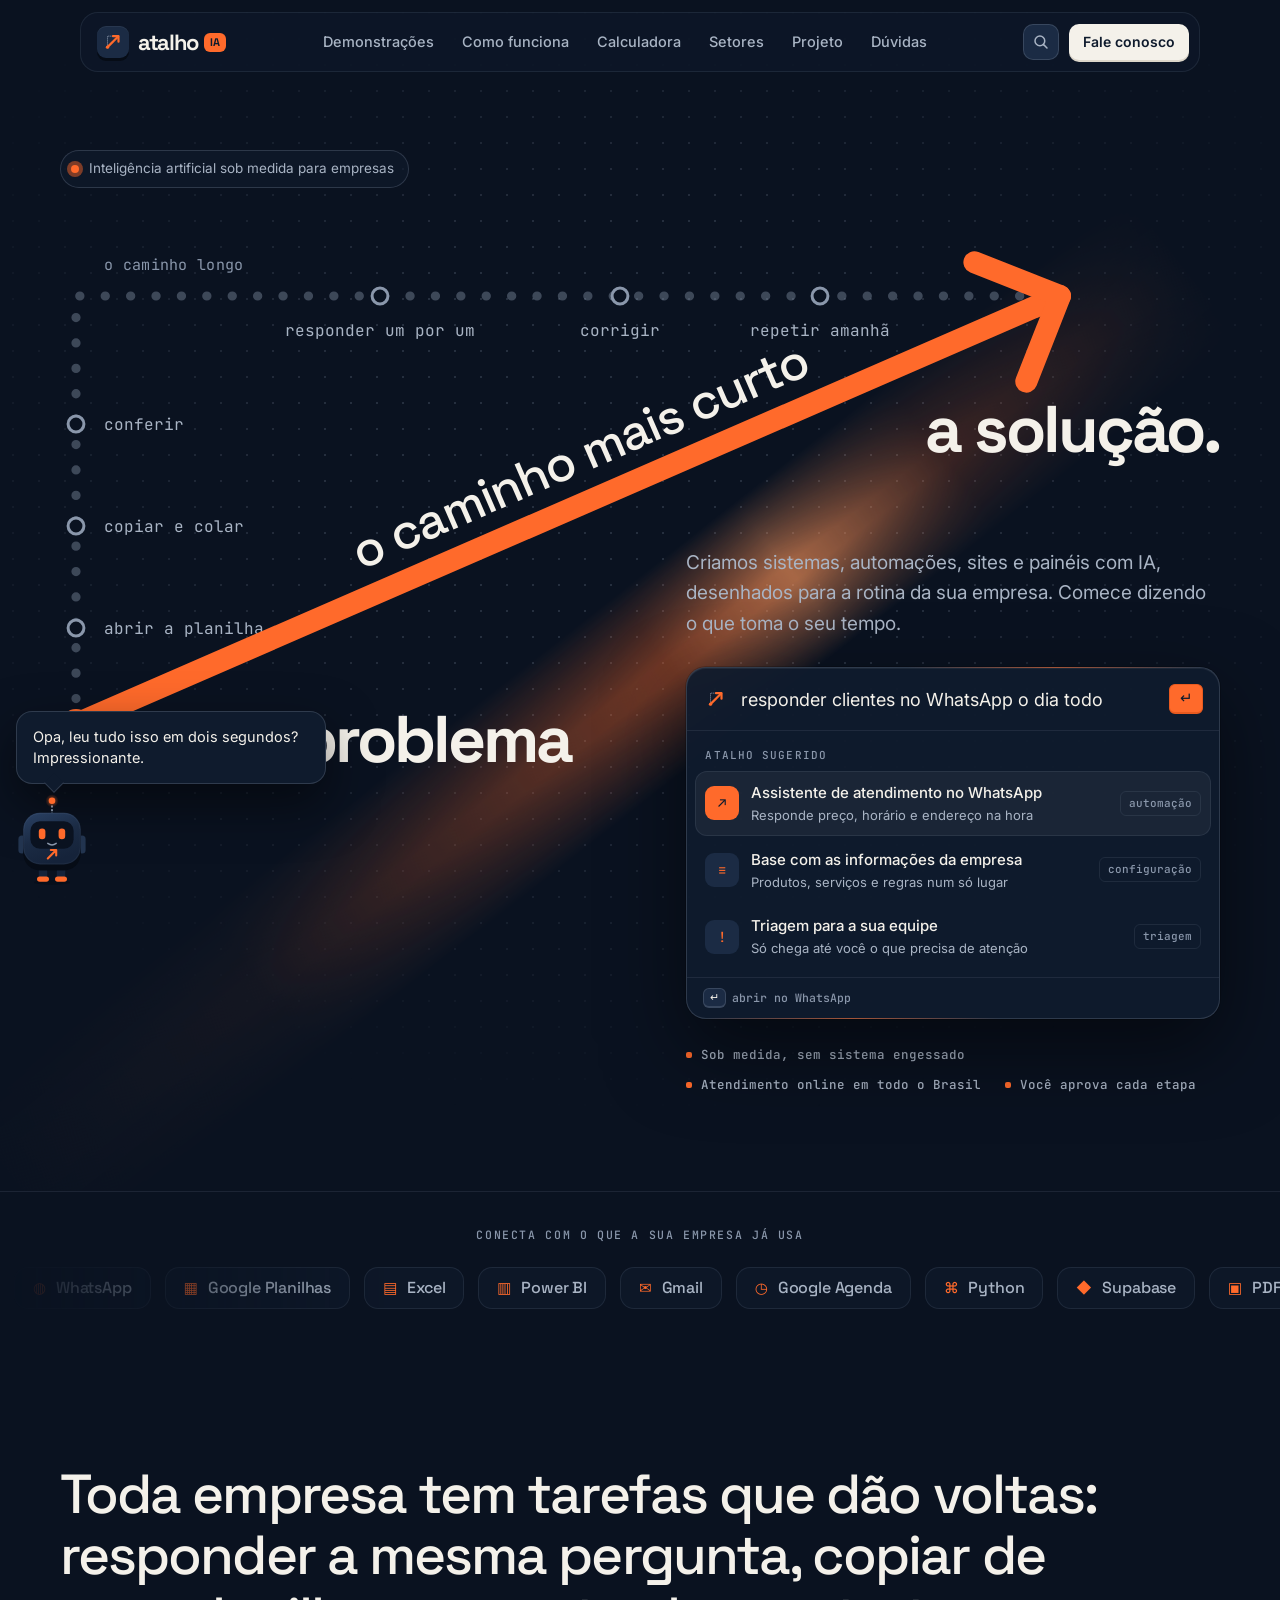
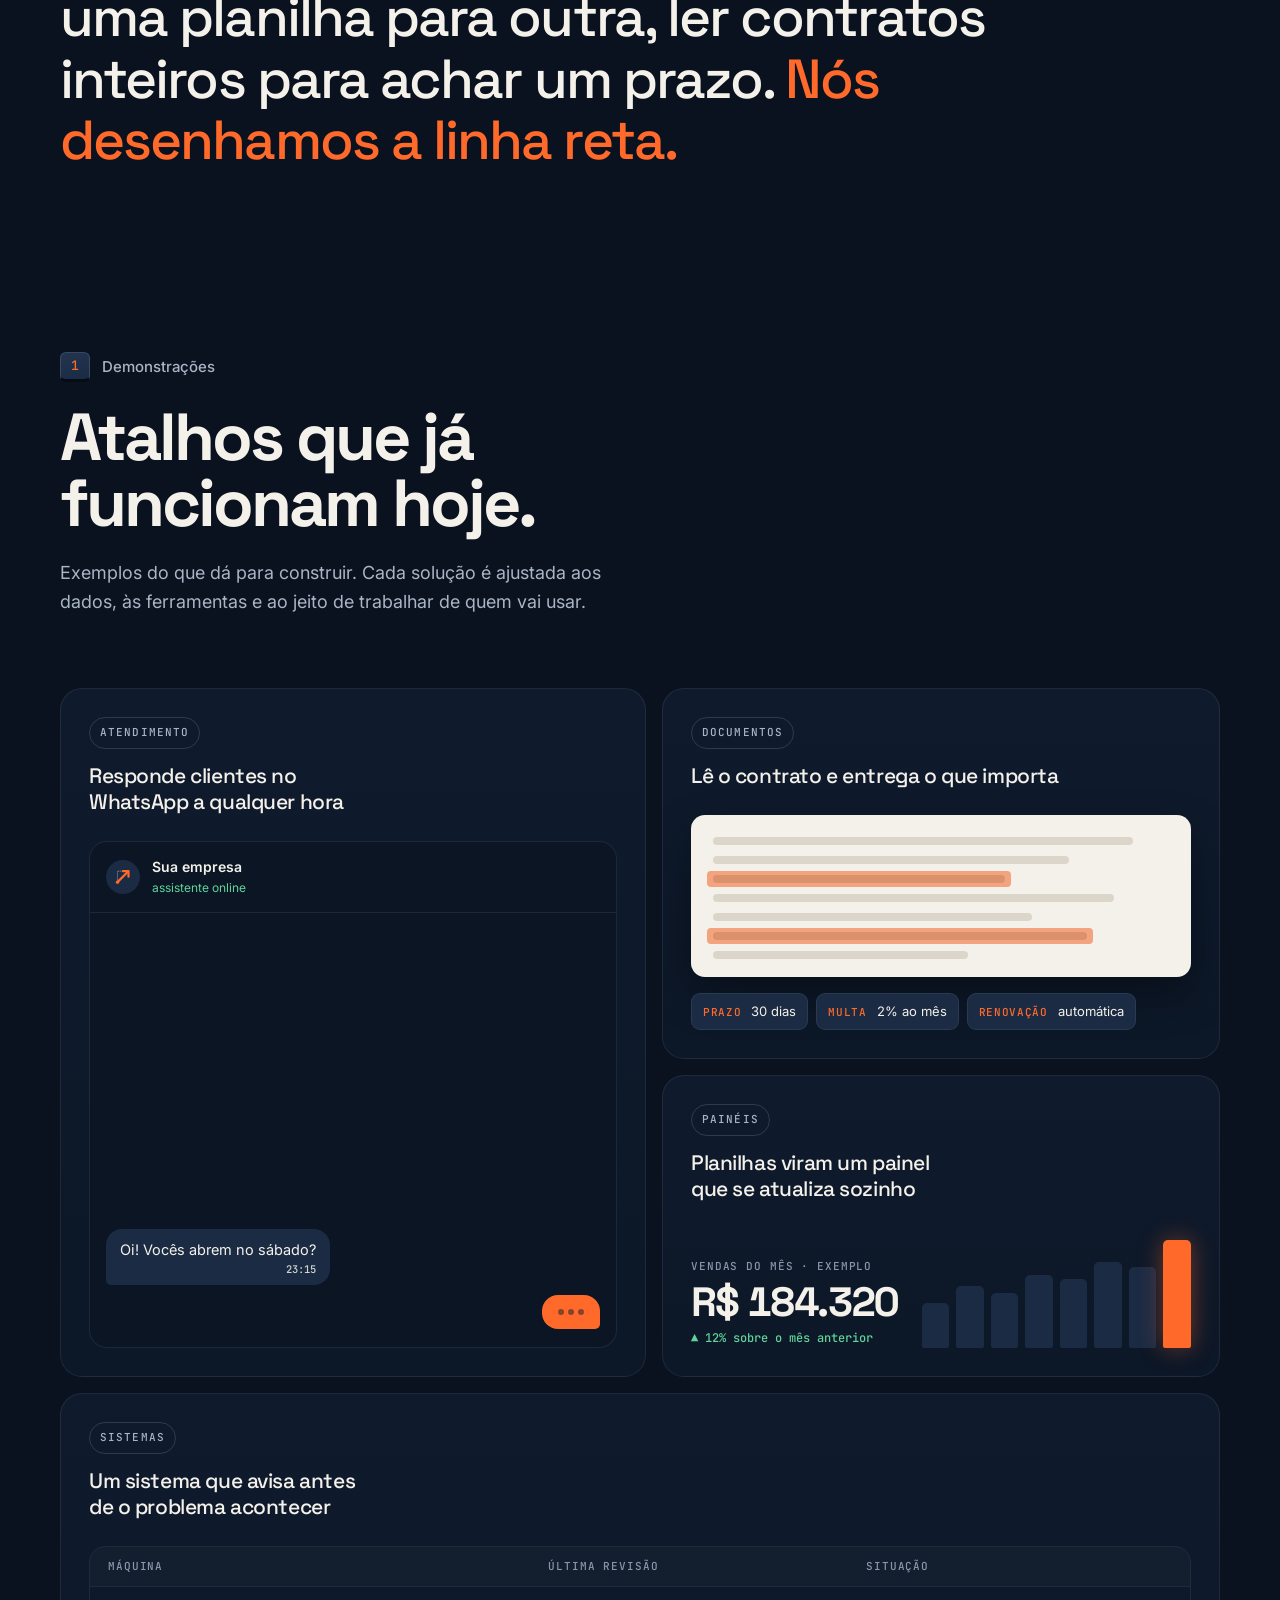
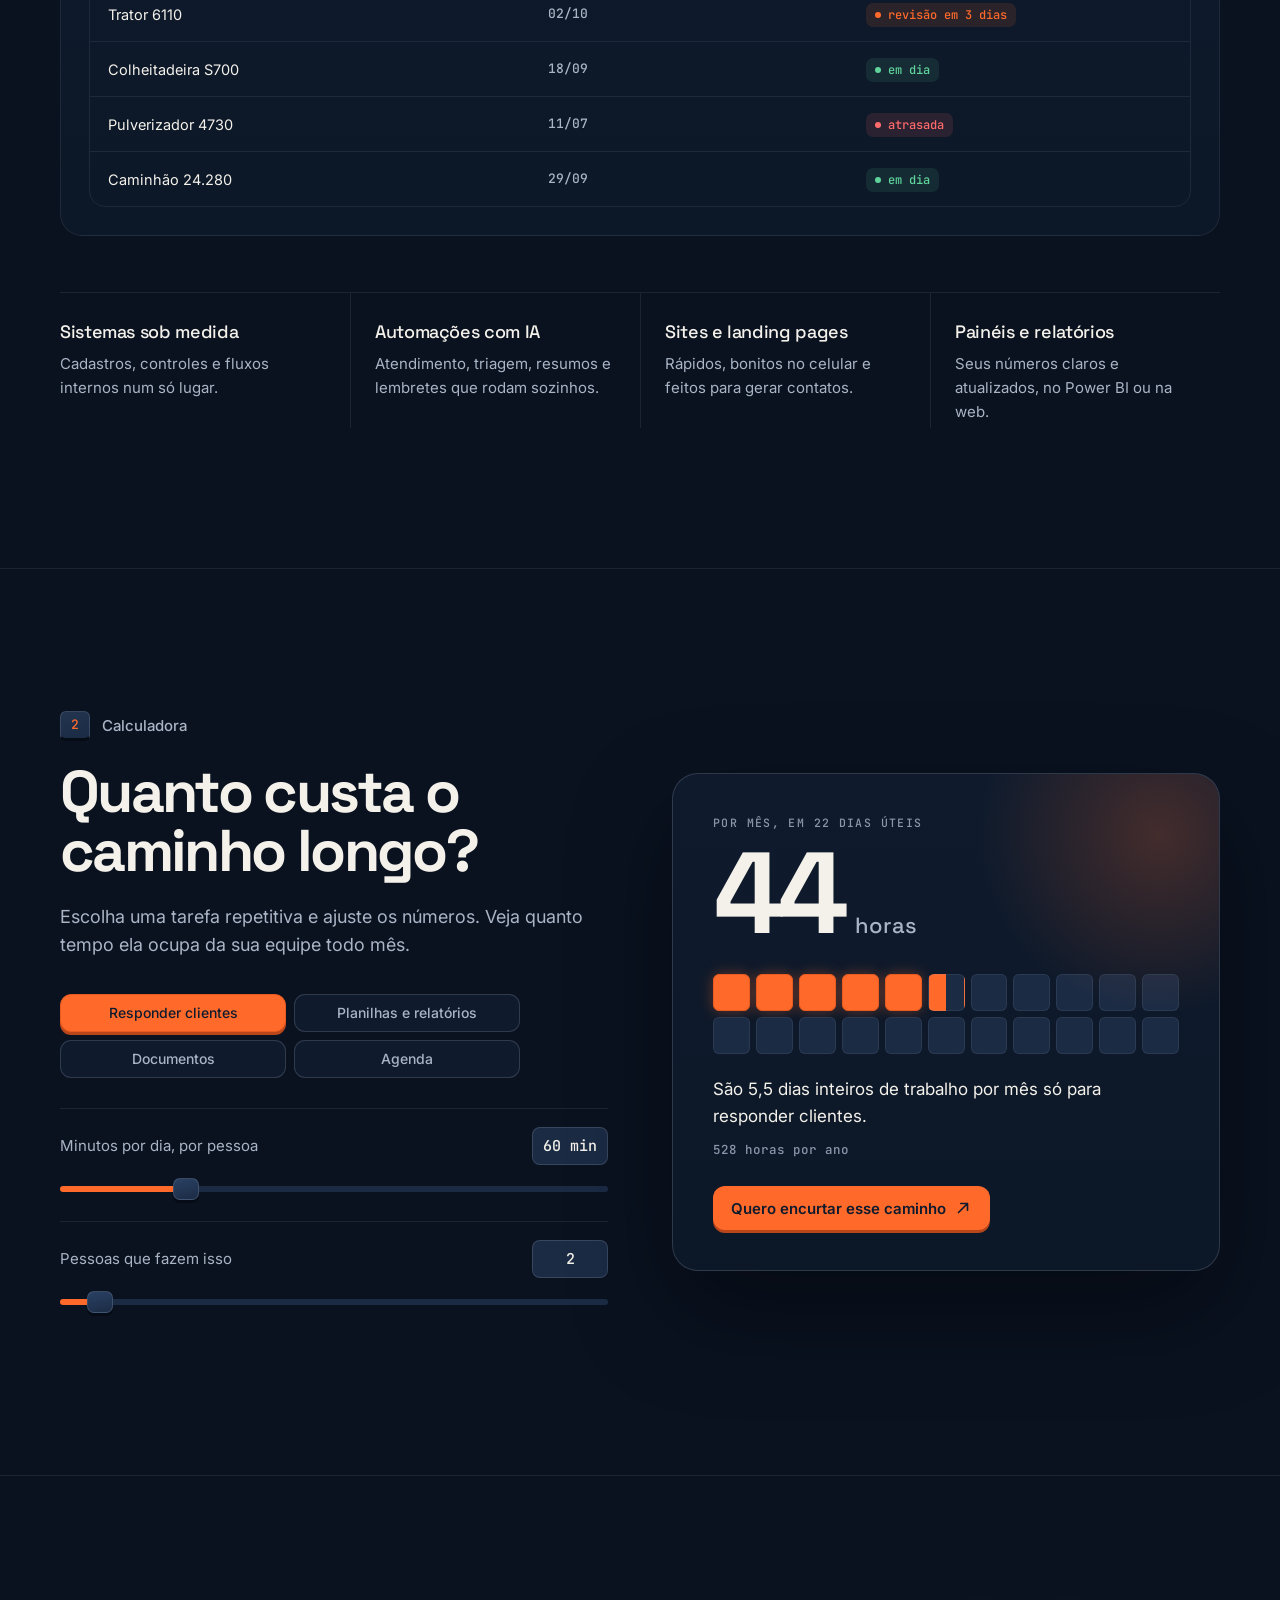
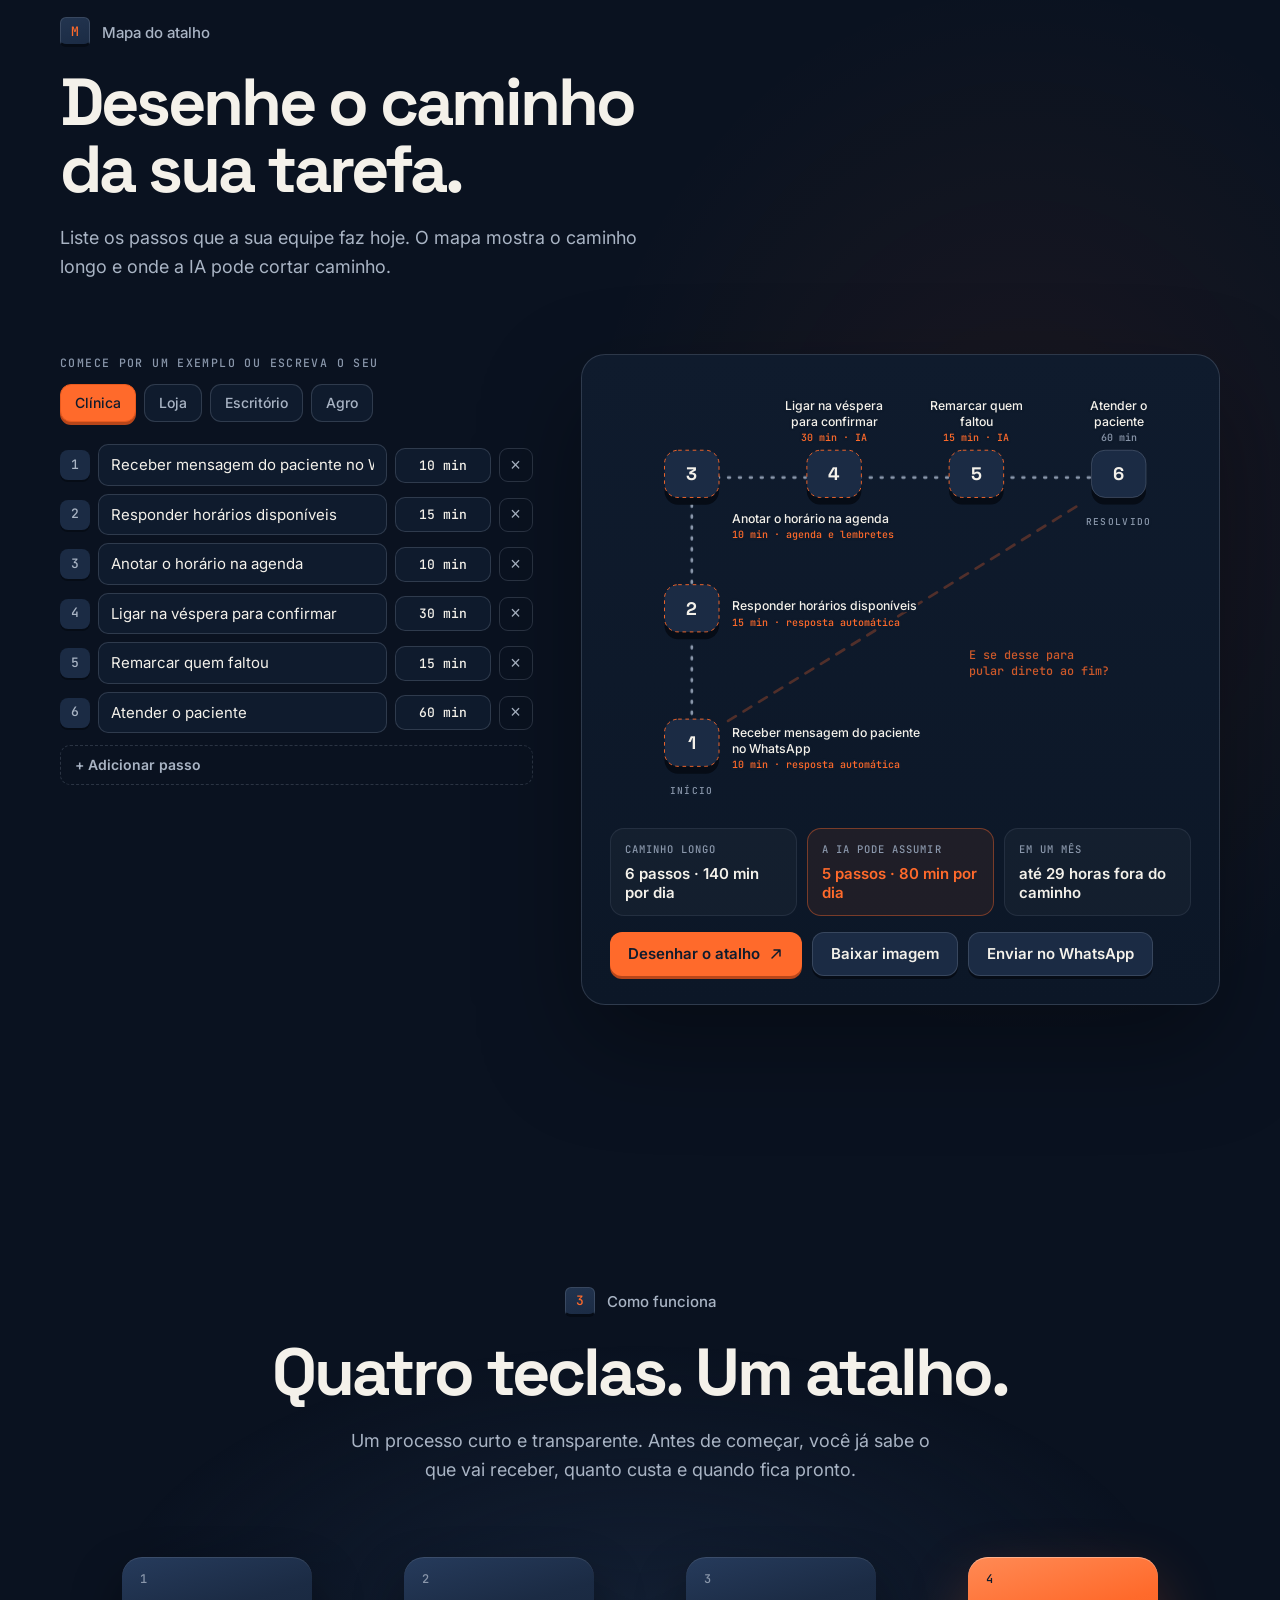
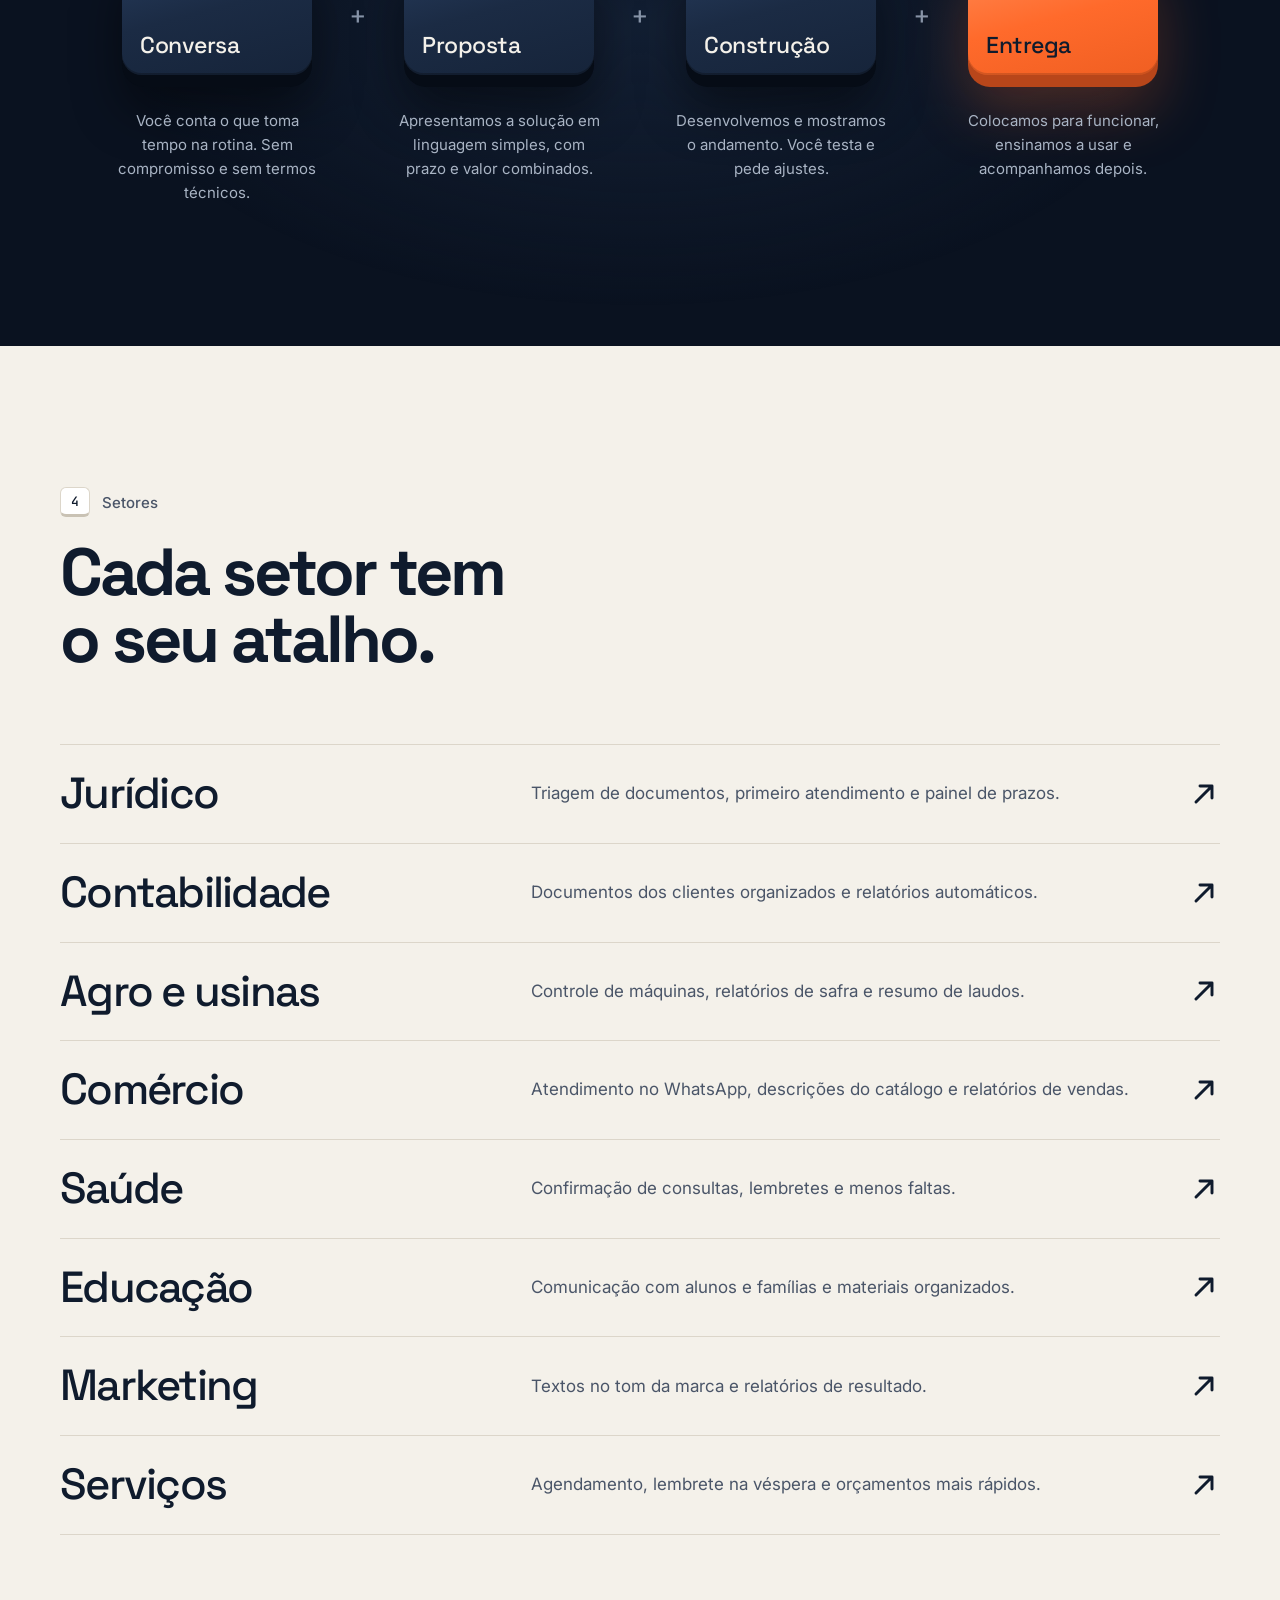
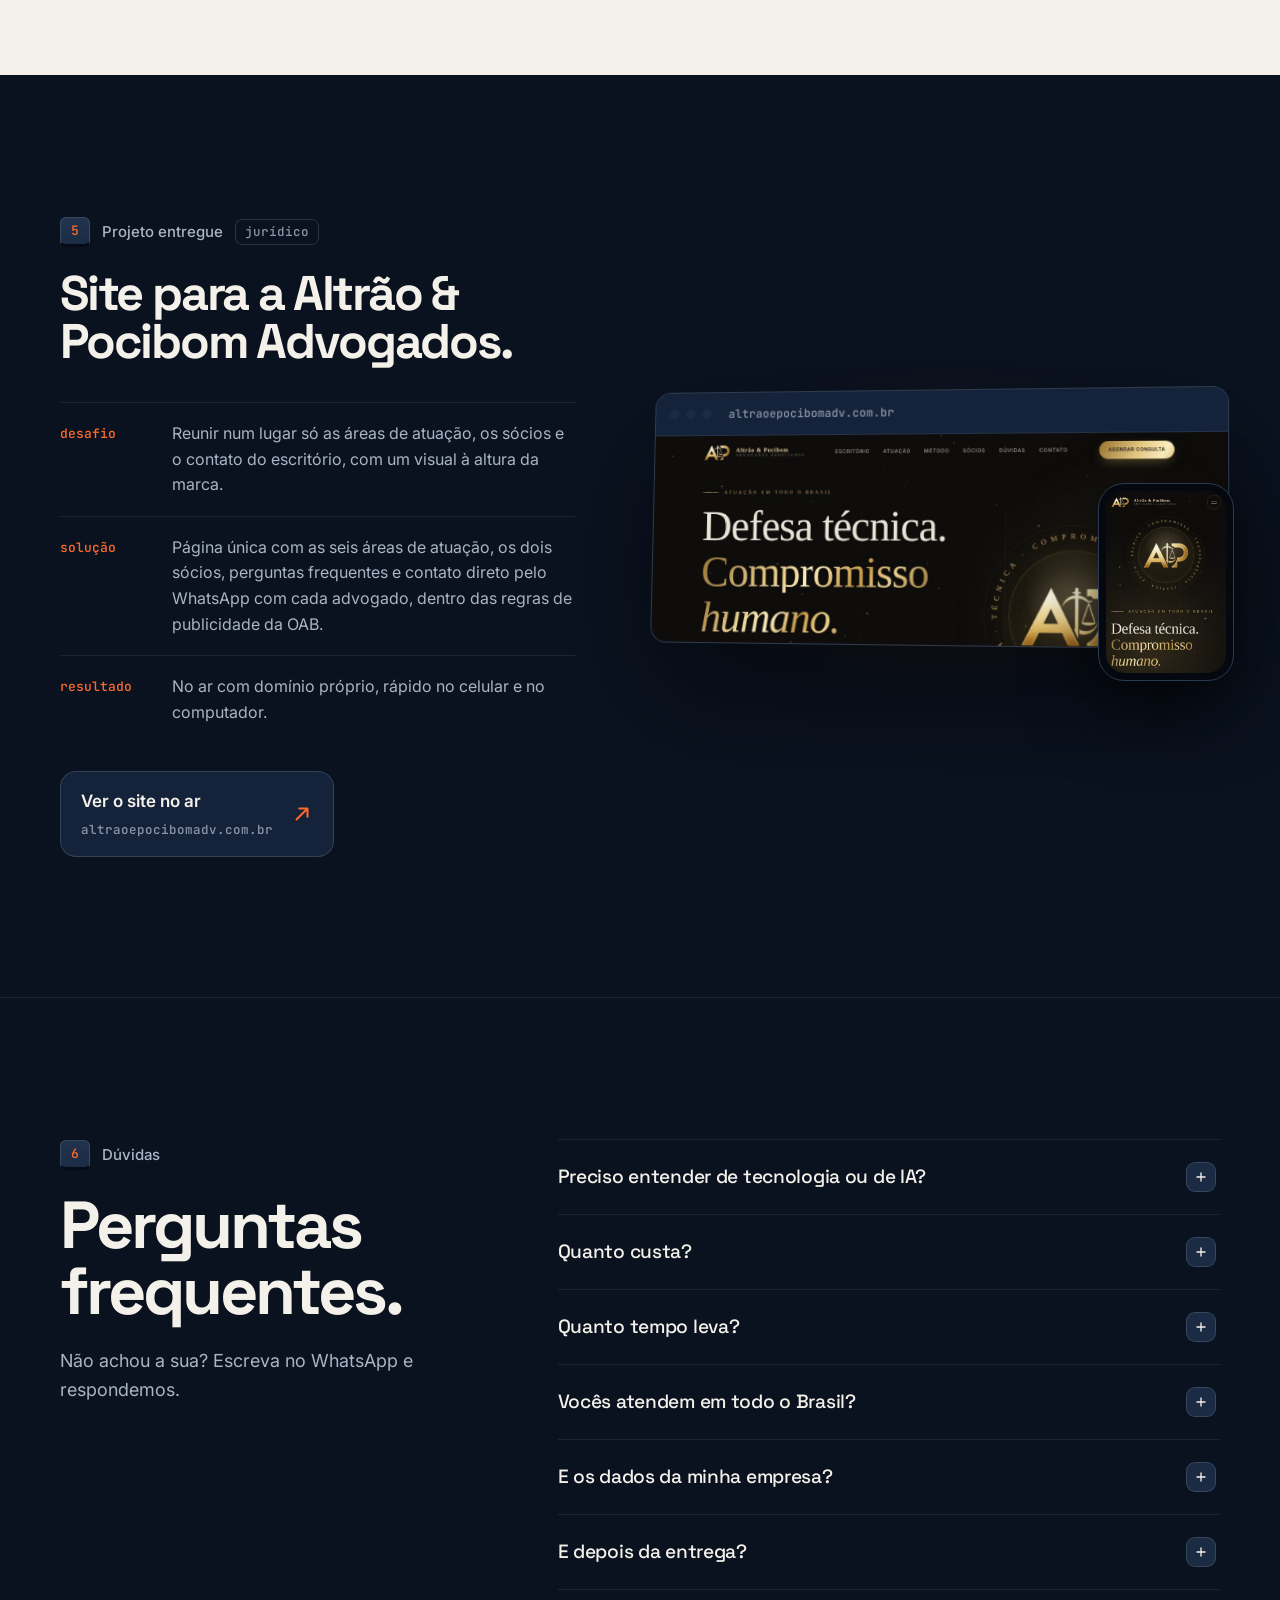
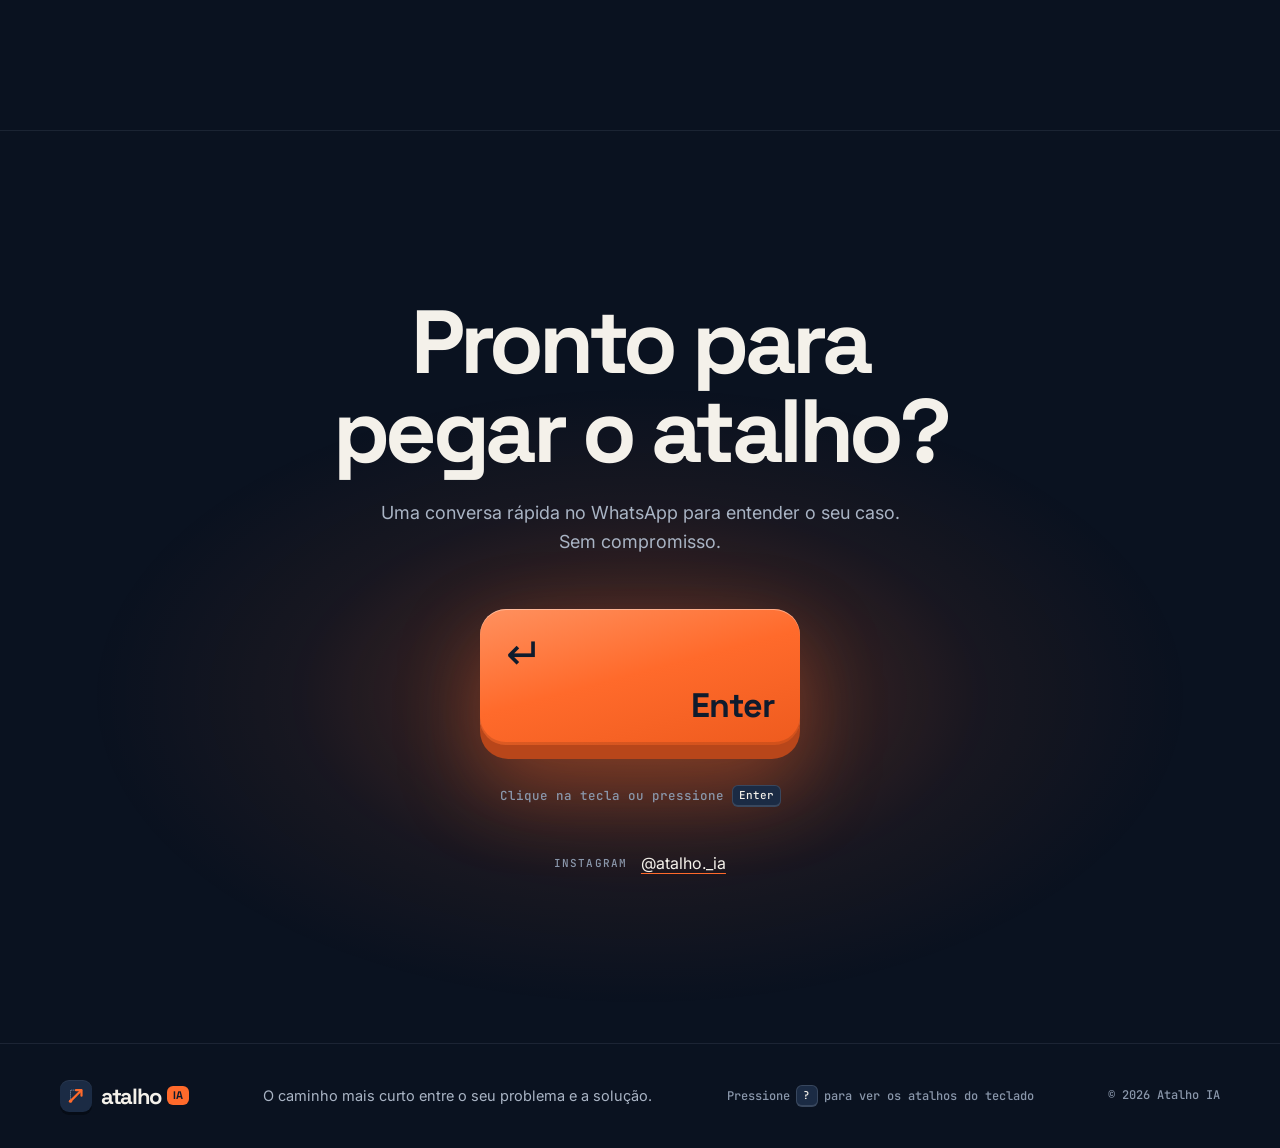
==== commit b7ded15d: "Site mais leve e Tec livre (pula, pega carona, gruda no cursor) Desempenho: - Sem backdrop-filter no" ====
--- a/index.html
+++ b/index.html
@@ -116,6 +116,7 @@
   <section class="hero" id="topo" aria-labelledby="hero-titulo">
     <div class="hero__fundo" aria-hidden="true">
       <div class="hero__grade"></div>
+      <div class="hero__luz"></div>
       <div class="hero__feixe"></div>
     </div>
 
--- a/styles.css
+++ b/styles.css
@@ -8,6 +8,15 @@
    Regra da marca: texto laranja só sobre Tinta; sobre Areia,
    o laranja aparece apenas em formas.
    ========================================================== */
+
+
+/* (v3) Variáveis que o JS muda a cada movimento do mouse/rolagem: registradas
+   como não herdadas, para o navegador recalcular só o próprio elemento */
+@property --x { syntax: "<length-percentage>"; inherits: false; initial-value: 50%; }
+@property --y { syntax: "<length-percentage>"; inherits: false; initial-value: 50%; }
+@property --rx { syntax: "<angle>"; inherits: false; initial-value: 0deg; }
+@property --ry { syntax: "<angle>"; inherits: false; initial-value: 0deg; }
+@property --p { syntax: "<number>"; inherits: false; initial-value: 0; }
 
 :root {
   --fundo: #0A1220;      /* Tinta mais profunda, base da página */
@@ -86,11 +95,10 @@
 .nav__pill {
   pointer-events: auto; max-width: 1120px; margin: 0 auto; height: 60px; padding: 0 10px 0 16px;
   display: flex; align-items: center; justify-content: space-between; gap: 16px;
-  background: rgba(15, 27, 45, .55); border: 1px solid var(--linha); border-radius: 18px;
-  backdrop-filter: saturate(160%) blur(16px); -webkit-backdrop-filter: saturate(160%) blur(16px);
+  background: rgba(13, 23, 39, .9); border: 1px solid var(--linha); border-radius: 18px;
   transition: background .3s, border-color .3s, box-shadow .3s;
 }
-.nav.rolou .nav__pill { background: rgba(10, 18, 32, .82); border-color: var(--linha-2); box-shadow: 0 12px 40px rgba(0,0,0,.35); }
+.nav.rolou .nav__pill { background: rgba(10, 18, 32, .95); border-color: var(--linha-2); box-shadow: 0 12px 40px rgba(0,0,0,.35); }
 .nav__links { display: flex; gap: 4px; }
 .nav__links a { padding: 8px 12px; border-radius: 9px; font-size: 14.5px; font-weight: 500; color: var(--texto-2); text-decoration: none; transition: color .2s, background .2s; }
 .nav__links a:hover { color: var(--texto); background: rgba(255,255,255,.05); }
@@ -103,8 +111,7 @@
 @media (max-width: 1020px) {
   .nav__links {
     position: absolute; left: 12px; right: 12px; top: 80px; flex-direction: column; gap: 0;
-    background: rgba(10, 18, 32, .96); border: 1px solid var(--linha-2); border-radius: 18px; padding: 8px;
-    backdrop-filter: blur(16px); -webkit-backdrop-filter: blur(16px);
+    background: rgba(10, 18, 32, .98); border: 1px solid var(--linha-2); border-radius: 18px; padding: 8px;
     opacity: 0; visibility: hidden; transform: translateY(-6px); transition: opacity .2s, transform .2s, visibility .2s;
   }
   .nav__links.aberto { opacity: 1; visibility: visible; transform: none; }
@@ -125,25 +132,27 @@
   mask-image: radial-gradient(ellipse 80% 70% at 50% 40%, #000 30%, transparent 78%);
   -webkit-mask-image: radial-gradient(ellipse 80% 70% at 50% 40%, #000 30%, transparent 78%);
 }
-.hero__grade::after { /* holofote que segue o cursor */
-  content: ""; position: absolute; inset: 0;
+.hero__luz { /* holofote que segue o cursor: só 360 px, movido por transform */
+  position: absolute; left: 0; top: 0; width: 364px; height: 364px; opacity: 0; transition: opacity .3s; will-change: transform;
   background-image: radial-gradient(rgba(255, 106, 43, .9) 1.1px, transparent 1.3px); background-size: 26px 26px;
-  mask-image: radial-gradient(180px circle at var(--mx, -400px) var(--my, -400px), #000, transparent 70%);
-  -webkit-mask-image: radial-gradient(180px circle at var(--mx, -400px) var(--my, -400px), #000, transparent 70%);
-}
+  mask-image: radial-gradient(closest-side, #000, transparent); -webkit-mask-image: radial-gradient(closest-side, #000, transparent);
+}
+.hero__luz.on { opacity: 1; }
 .hero__feixe { /* a seta do símbolo, em luz */
   position: absolute; left: 50%; top: 58%; width: 150%; height: 180px; translate: -50% -50%; rotate: -38deg;
   background: linear-gradient(90deg, transparent 8%, rgba(255, 106, 43, .05) 25%, rgba(255, 106, 43, .55) 52%, rgba(255, 150, 90, .85) 60%, rgba(255, 106, 43, .25) 70%, transparent 86%);
-  filter: blur(48px); opacity: 1; animation: respira 9s ease-in-out infinite;
-}
-@keyframes respira { 50% { opacity: .7; scale: 1.04 1.15; } }
+  -webkit-mask-image: linear-gradient(180deg, transparent, #000 45%, #000 55%, transparent); mask-image: linear-gradient(180deg, transparent, #000 45%, #000 55%, transparent);
+  opacity: .75; animation: respira 9s ease-in-out infinite; will-change: opacity, transform;
+}
+@keyframes respira { 50% { opacity: .5; } }
 .hero__in { display: flex; flex-direction: column; align-items: flex-start; }
 .selo {
   display: inline-flex; align-items: center; gap: 10px; padding: 7px 14px 7px 10px; border-radius: 999px;
   border: 1px solid var(--linha-2); background: rgba(15, 27, 45, .6); font-size: 13.5px; color: var(--texto-2);
 }
-.selo__ponto { width: 8px; height: 8px; border-radius: 50%; background: var(--laranja); box-shadow: 0 0 0 4px rgba(255, 106, 43, .18); animation: pulsa 2.4s ease-in-out infinite; }
-@keyframes pulsa { 50% { box-shadow: 0 0 0 8px rgba(255, 106, 43, 0); } }
+.selo__ponto { position: relative; width: 8px; height: 8px; border-radius: 50%; background: var(--laranja); box-shadow: 0 0 0 4px rgba(255, 106, 43, .18); }
+.selo__ponto::after { content: ""; position: absolute; inset: -4px; border-radius: 50%; background: rgba(255, 106, 43, .35); animation: pulsa 2.4s ease-out infinite; }
+@keyframes pulsa { from { transform: scale(.6); opacity: 1; } to { transform: scale(2.2); opacity: 0; } }
 
 /* Sem JS, o título aparece normal; com o palco desenhado, ele fica só para leitores de tela */
 .hero__h1 { margin-top: 26px; max-width: 980px; font-size: clamp(42px, 7.2vw, 96px); letter-spacing: -0.055em; line-height: .94; }
@@ -158,7 +167,7 @@
 .p-est circle { fill: var(--fundo); stroke: var(--nevoa); stroke-width: 3px; }
 .p-est text { font-family: var(--f-mono); fill: var(--texto-2); }
 .p-atalho { stroke: var(--laranja); stroke-linecap: round; stroke-dasharray: 1 1; stroke-dashoffset: 0; }
-.p-brilho { stroke: var(--laranja); stroke-linecap: round; opacity: .3; filter: blur(16px); }
+.p-brilho { display: none; } /* (v3) o halo com desfoque pesava; o brilho do fundo já faz esse papel */
 .p-ponta { fill: none; stroke: var(--laranja); stroke-linecap: round; stroke-linejoin: round; }
 .p-inicio { fill: var(--laranja); }
 .p-grande { font-family: var(--f-display); font-weight: 700; letter-spacing: -0.045em; fill: var(--texto); }
@@ -179,7 +188,7 @@
 .palco.fim .p-longo-g { opacity: .55; }
 @keyframes p-desenha { from { stroke-dashoffset: 1; } to { stroke-dashoffset: 0; } }
 @keyframes p-surge { from { opacity: 0; } to { opacity: 1; } }
-@keyframes p-brilha { 0% { opacity: 0; } 35% { opacity: .75; } 100% { opacity: .3; } }
+@keyframes p-brilha { 0% { opacity: 0; } 35% { opacity: .4; } 100% { opacity: .14; } }
 @keyframes p-apaga { from { opacity: 1; } to { opacity: .55; } }
 
 .hero__base { display: flex; flex-direction: column; align-items: flex-start; width: 100%; }
@@ -193,8 +202,7 @@
 /* Paleta de comando */
 .paleta {
   position: relative; width: 100%; max-width: 680px; margin-top: 28px; text-align: left;
-  background: rgba(15, 27, 45, .78); border: 1px solid var(--linha-2); border-radius: 20px;
-  backdrop-filter: blur(20px); -webkit-backdrop-filter: blur(20px);
+  background: rgba(15, 27, 45, .94); border: 1px solid var(--linha-2); border-radius: 20px;
   box-shadow: 0 30px 80px rgba(0, 0, 0, .5), 0 0 0 1px rgba(0,0,0,.2), inset 0 1px 0 rgba(255,255,255,.06);
 }
 .paleta::before { /* borda acesa no topo */
@@ -248,7 +256,7 @@
   .hero { padding-top: calc(118px + env(safe-area-inset-top, 0px)); padding-bottom: 72px; }
   .paleta input { font-size: 16px; }
   .selo { font-size: 12.5px; }
-  .hero__feixe { animation: none; filter: blur(36px); }
+  .hero__feixe { animation: none; }
   .btn { white-space: nowrap; }
   .hero__h1 { font-size: clamp(38px, 11vw, 48px); }
   .item { grid-template-columns: 30px 1fr; }
@@ -694,20 +702,22 @@
 /* ---------- Tec: mascote e assistente ---------- */
 .tec {
   position: fixed; left: 0; bottom: calc(14px + env(safe-area-inset-bottom, 0px)); z-index: 55;
-  transform: translateX(var(--x, 16px)); transition: transform var(--dur, 1s) linear;
+  transform: translate3d(16px, 0, 0); will-change: transform; /* posição e transição vêm do mascote.js */
   visibility: hidden;
 }
 .tec.pronto { visibility: visible; }
 .tec [hidden], .cmdk[hidden] { display: none !important; }
-.tec__boneco { display: block; width: 72px; height: 90px; padding: 0; border: 0; background: none; cursor: pointer; filter: drop-shadow(0 10px 18px rgba(0,0,0,.45)); -webkit-tap-highlight-color: transparent; }
+.tec__boneco { display: block; width: 72px; height: 90px; padding: 0; border: 0; background: none; cursor: pointer; -webkit-tap-highlight-color: transparent; }
+/* (v3) sem filtro de sombra: ele obrigava a redesenhar o Tec a cada quadro */
 .tec__boneco:focus-visible { outline: 2px solid var(--laranja); outline-offset: 4px; border-radius: 18px; }
 .tec__svg { width: 100%; height: 100%; overflow: visible; }
 .tec__svg * { transform-box: fill-box; }
 
 /* respiração parada */
-.tec__corpo { transform-origin: 50% 100%; animation: tec-flutua 3.2s ease-in-out infinite; }
+.tec__corpo { transform-origin: 50% 100%; }
 @keyframes tec-flutua { 50% { transform: translateY(-3px); } }
-.tec__luz { transform-origin: center; animation: tec-luz 2.4s ease-in-out infinite; }
+.tec__luz { transform-origin: center; }
+.tec.pensando .tec__luz { animation: tec-luz 2.4s ease-in-out infinite; }
 @keyframes tec-luz { 50% { transform: scale(1.35); opacity: .5; } }
 .tec.pensando .tec__luz { animation-duration: .6s; }
 
@@ -936,7 +946,7 @@
   .trilho ol { list-style: none; margin: 0; padding: 0; display: flex; flex-direction: column; gap: 26px; position: relative; }
   .trilho__linha { position: absolute; left: 13px; top: 14px; bottom: 14px; width: 2px;
     background-image: radial-gradient(circle, rgba(138, 151, 171, .6) 1px, transparent 1.4px); background-size: 2px 8px; }
-  .trilho__linha i { position: absolute; inset: 0; background: var(--laranja); border-radius: 2px; transform-origin: top; scale: 1 0; box-shadow: 0 0 10px rgba(255, 106, 43, .6); }
+  .trilho__linha i { position: absolute; inset: 0; background: var(--laranja); border-radius: 2px; transform-origin: top; transform: scaleY(0); will-change: transform; box-shadow: 0 0 10px rgba(255, 106, 43, .6); }
   .trilho__k { position: relative; display: flex; align-items: center; gap: 12px; text-decoration: none; color: var(--texto-2); }
   .trilho__k kbd { width: 28px; height: 28px; font-size: 12px; background: var(--fundo); color: var(--nevoa); transition: background .2s, color .2s, border-color .2s, scale .2s; }
   .trilho__k span {
@@ -1021,7 +1031,6 @@
    Descida: corre, patina, pula. Subida: de-re, escala, arrasta.
    --inclina vem do mascote.js (sinal conforme a direção). */
 .tec__svg { transform-origin: 50% 92%; transition: rotate .25s ease-out; }
-.tec.rolando .tec__svg { rotate: var(--inclina, 0deg); }
 .tec.rolando .tec__corpo { animation: none; }
 
 /* descida 1: correndo */
@@ -1078,3 +1087,30 @@
 /* Abertura: espera a tela estar pronta (intro.js põe .comeca), senão
    a pessoa perderia o começo enquanto as fontes carregam */
 html.com-intro .intro:not(.comeca), html.com-intro .intro:not(.comeca) * { animation-play-state: paused !important; }
+
+/* ---------- Tec livre (v3): no ar, quicando, pendurado no cursor, dormindo ---------- */
+.tec.no-ar .tec__perna--e { transform: rotate(-14deg) scaleY(.82); }
+.tec.no-ar .tec__perna--d { transform: rotate(14deg) scaleY(.82); }
+.tec.no-ar .tec__braco { transform: rotate(-135deg); }
+.tec.no-ar .tec__sombra { opacity: 0; }
+.tec.quique .tec__svg { animation: tec-quique .34s ease-out; }
+@keyframes tec-quique { 30% { scale: 1.14 .8; } 65% { scale: .94 1.07; } }
+
+.tec.grudado { pointer-events: none; }
+.tec.grudado .tec__braco { transform: rotate(-168deg); animation: none; }
+.tec.grudado .tec__perna--e { animation: tec-balanca-perna .5s ease-in-out infinite alternate; }
+.tec.grudado .tec__perna--d { animation: tec-balanca-perna .5s ease-in-out infinite alternate-reverse; }
+.tec.grudado .tec__olhos { transform: translateY(-4px) !important; }
+.tec.grudado .tec__sombra { opacity: 0; }
+.tec.grudado .tec__svg { transition: rotate .08s linear; }
+@keyframes tec-balanca-perna { from { transform: rotate(-16deg); } to { transform: rotate(16deg); } }
+
+.tec__zzz { position: absolute; left: 56px; bottom: 74px; display: none; pointer-events: none; font: 700 14px/1 var(--f-mono); color: var(--nevoa); }
+.tec__zzz i { position: absolute; font-style: normal; opacity: 0; animation: tec-z 2.4s ease-out infinite; }
+.tec__zzz i:nth-child(2) { animation-delay: .8s; font-size: 17px; }
+.tec__zzz i:nth-child(3) { animation-delay: 1.6s; font-size: 20px; }
+@keyframes tec-z { 0% { opacity: 0; transform: translate(0, 0); } 30% { opacity: 1; } 100% { opacity: 0; transform: translate(18px, -34px); } }
+.tec.dormindo .tec__zzz { display: block; }
+.tec.dormindo .tec__olho { transform: scaleY(.1); }
+.tec.dormindo .tec__corpo { transform: translateY(3px) rotate(4deg); }
+@media (prefers-reduced-motion: reduce) { .tec__zzz i { animation: none; opacity: 1; } }
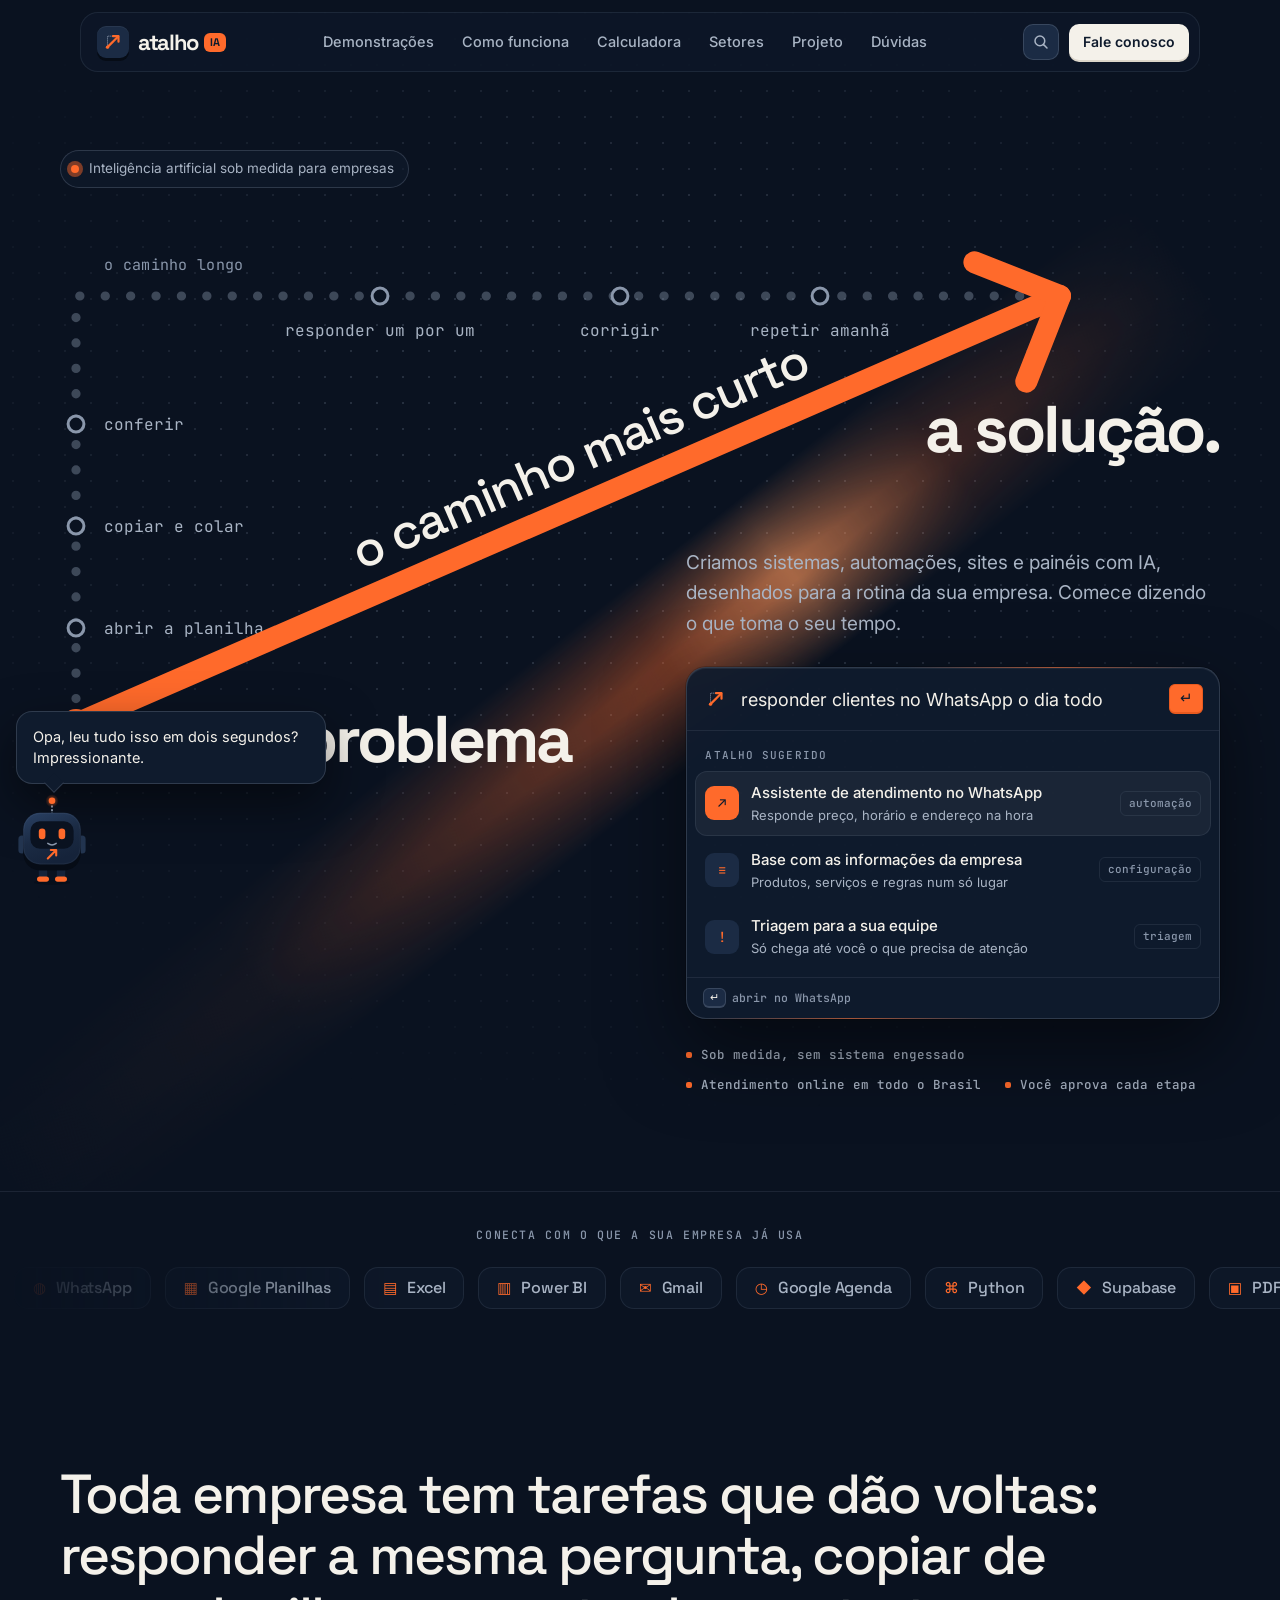
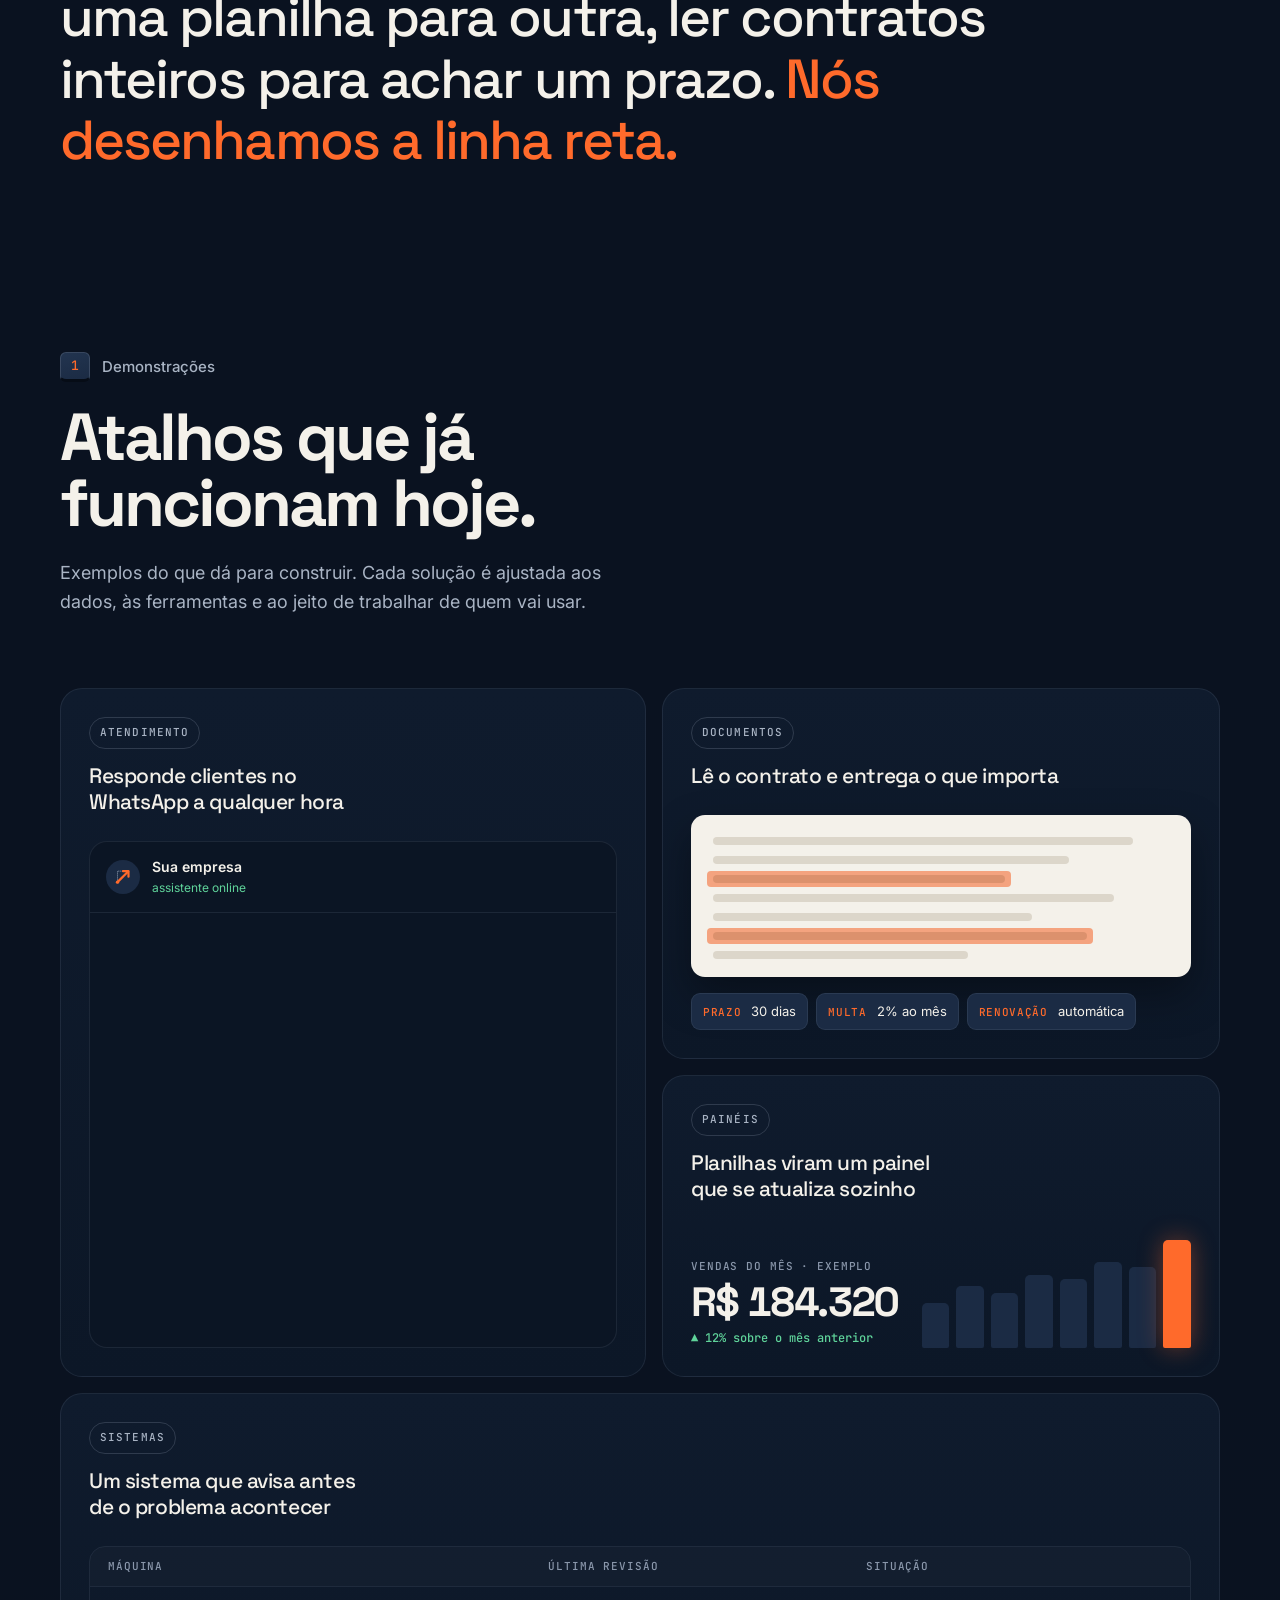
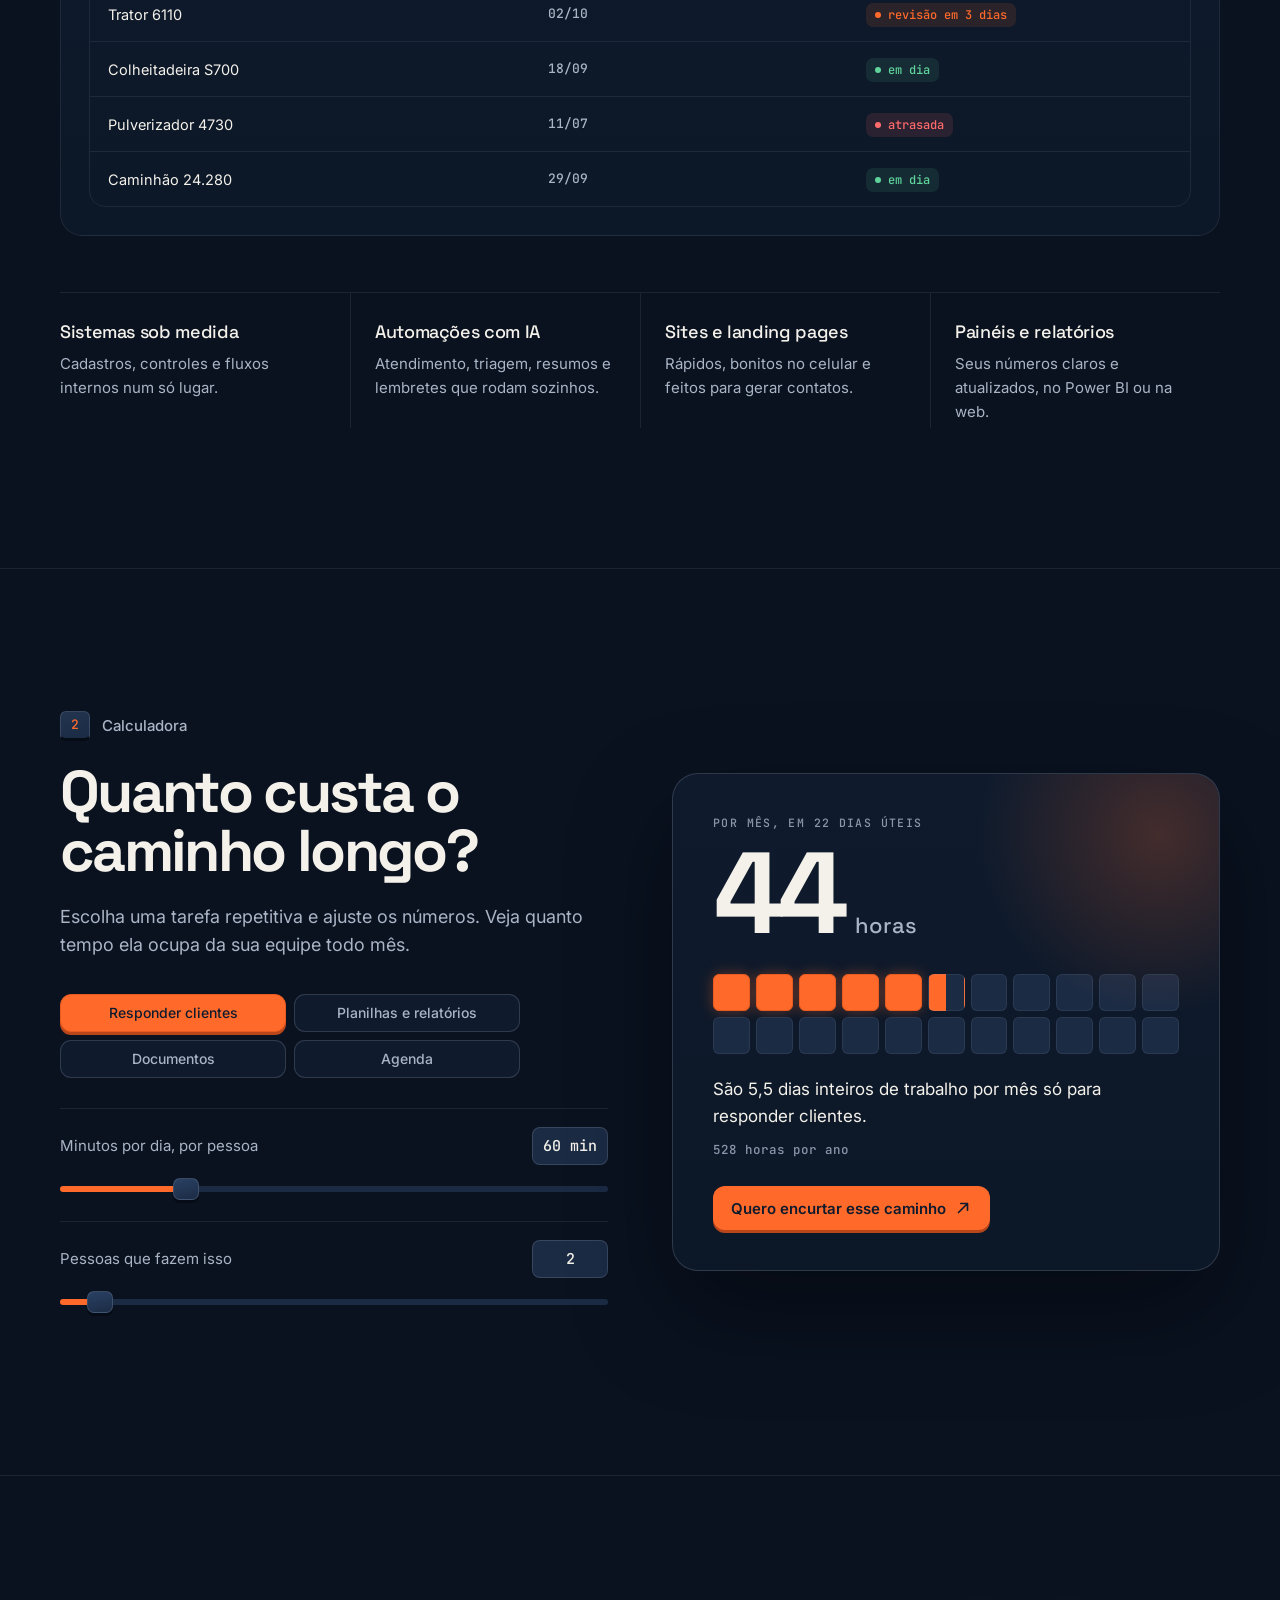
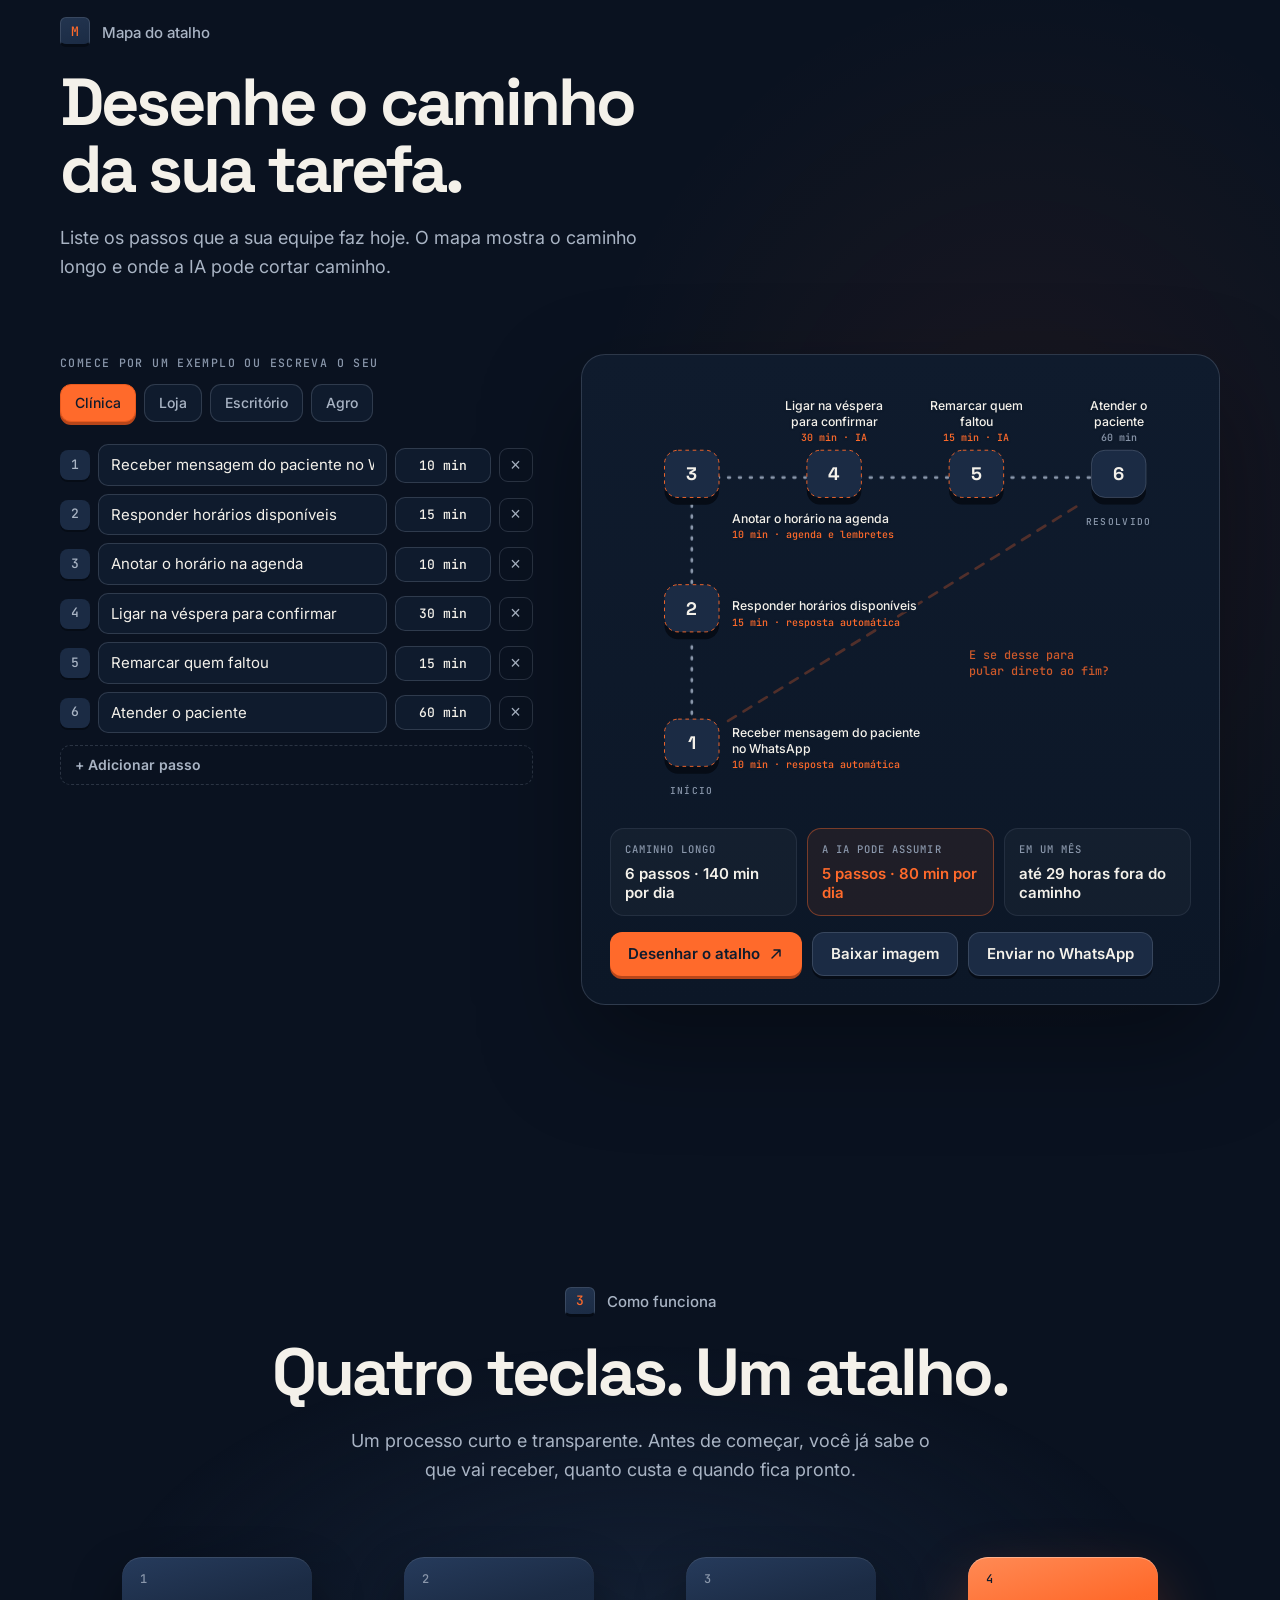
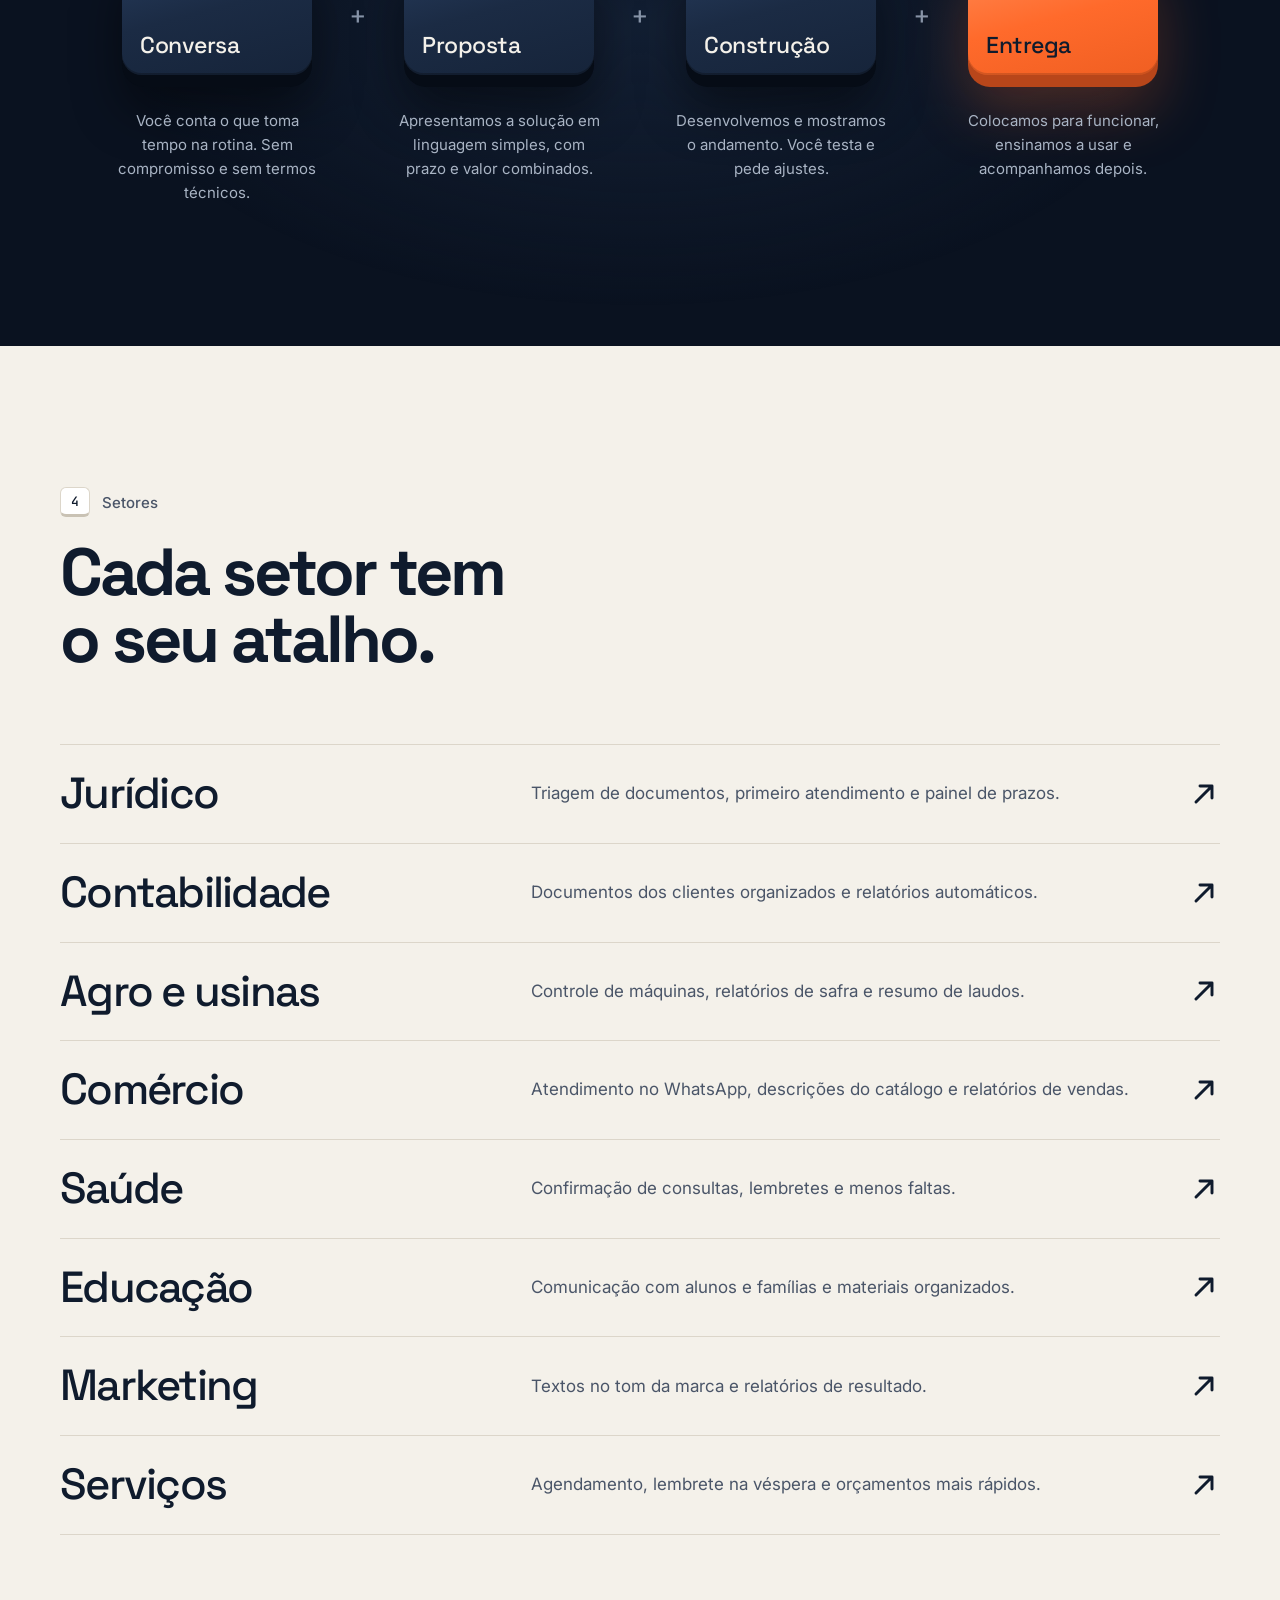
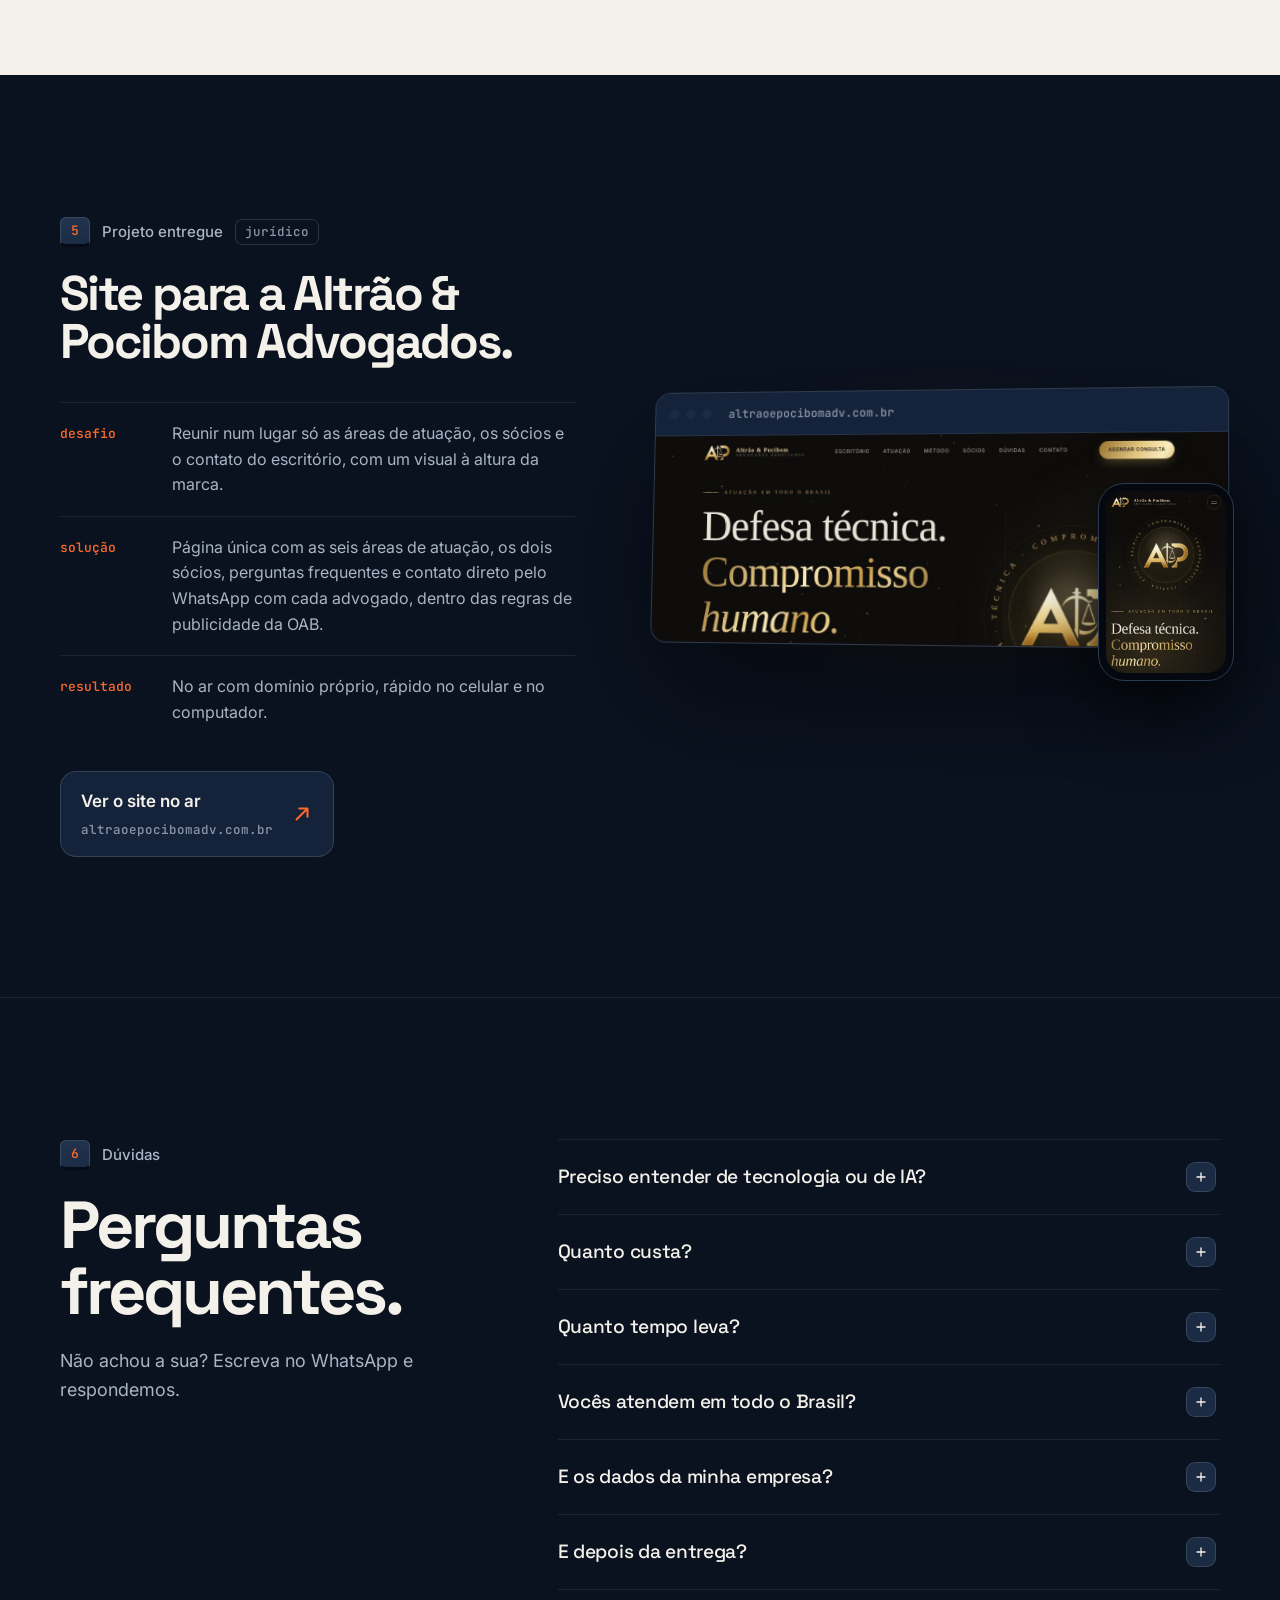
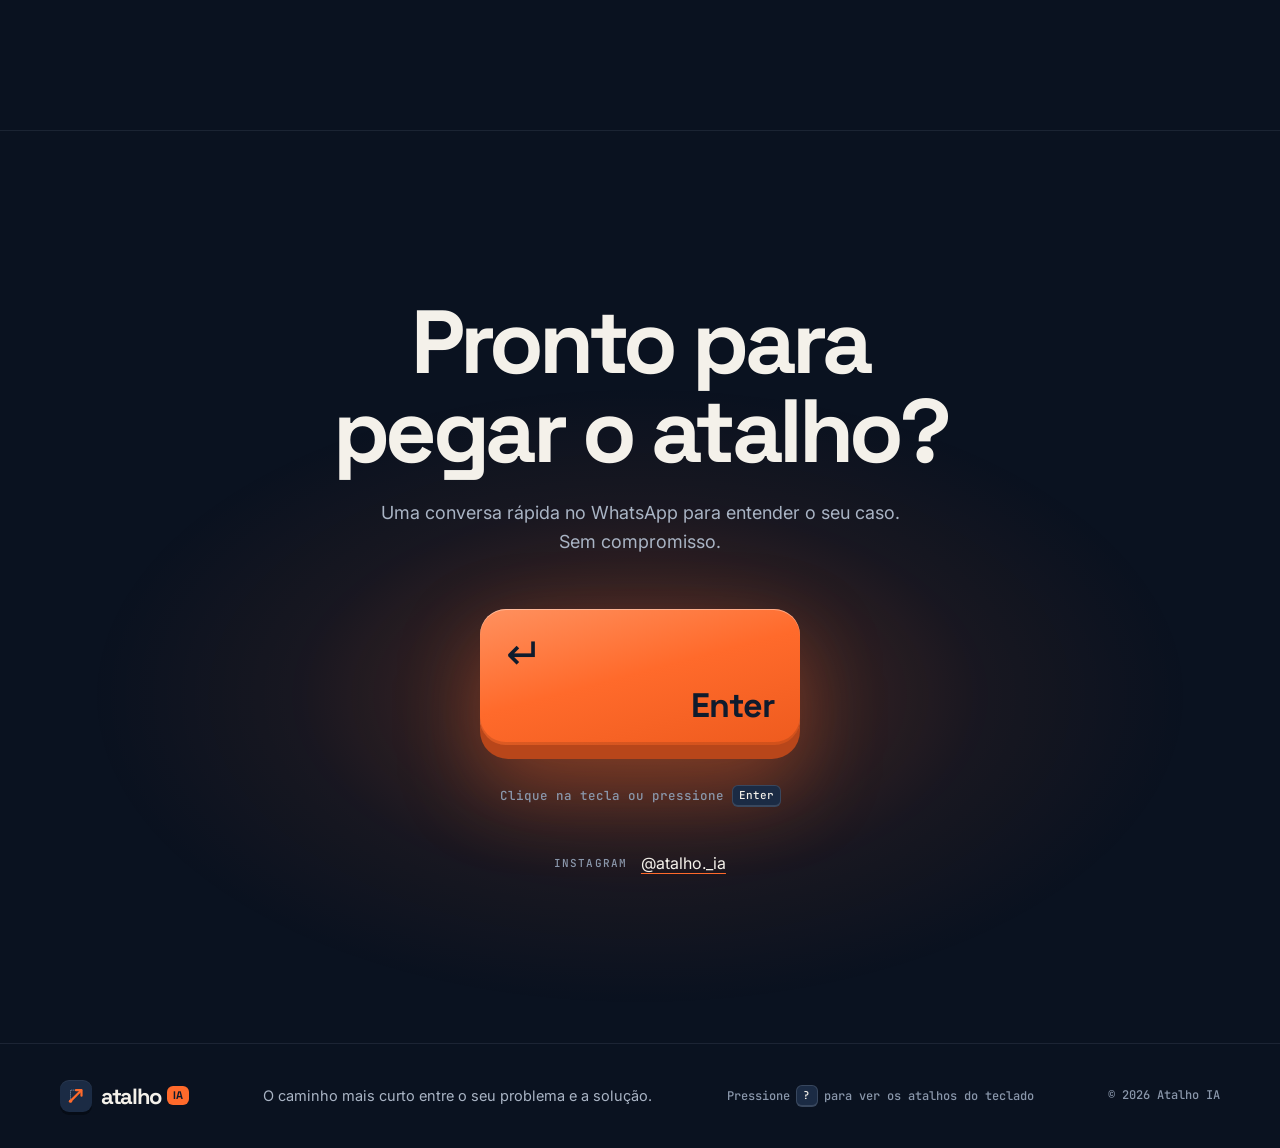
==== commit 2f1382d4: "Tec cumpre pedidos no chat e não trava mais - Comandos no cérebro: mostrar seções, preencher a calcu" ====
--- a/index.html
+++ b/index.html
@@ -27,7 +27,7 @@
 <link rel="preconnect" href="https://fonts.googleapis.com">
 <link rel="preconnect" href="https://fonts.gstatic.com" crossorigin>
 <link href="https://fonts.googleapis.com/css2?family=Inter:wght@400;500;600&family=JetBrains+Mono:wght@400;500&family=Space+Grotesk:wght@400;500;700&display=swap" rel="stylesheet">
-<link rel="stylesheet" href="styles.css">
+<link rel="stylesheet" href="styles.css?v=3.4">
 
 <script type="application/ld+json">
 {
@@ -488,14 +488,14 @@
   <svg viewBox="0 0 32 32" aria-hidden="true"><path d="M16 3C9 3 3.3 8.6 3.3 15.6c0 2.4.7 4.7 1.9 6.7L3 29l6.9-2.2c1.9 1 4 1.6 6.1 1.6 7 0 12.7-5.7 12.7-12.7S23 3 16 3zm0 23.1c-2 0-3.9-.6-5.5-1.6l-.4-.2-4.1 1.3 1.3-4-.3-.4c-1.1-1.7-1.7-3.6-1.7-5.6 0-5.8 4.7-10.5 10.6-10.5s10.6 4.7 10.6 10.5S21.8 26.1 16 26.1zm5.8-7.9c-.3-.2-1.9-.9-2.2-1s-.5-.2-.7.2-.8 1-1 1.2-.4.2-.7.1c-.3-.2-1.300-.5-2.5-1.6-.9-.8-1.6-1.8-1.7-2.1-.2-.3 0-.5.1-.6l.5-.6c.2-.2.2-.3.3-.6.1-.2 0-.4 0-.6l-1-2.4c-.3-.6-.5-.5-.7-.5h-.6c-.2 0-.6.1-.9.4s-1.2 1.1-1.2 2.8 1.2 3.2 1.4 3.5c.2.2 2.4 3.7 5.8 5.1 2.9 1.1 3.4.9 4 .8.6-.1 1.9-.8 2.2-1.5.3-.8.3-1.4.2-1.5-.1-.2-.3-.3-.6-.4z"/></svg>
 </a>
 
-<script src="intro.js"></script>
-<script src="script.js"></script>
-<script src="cursor.js"></script>
-<script src="tec-cerebro.js"></script>
-<script src="mascote.js"></script>
-<script src="interacoes.js"></script>
-<script src="mapa.js"></script>
-<script src="palco.js"></script>
-<script src="trilho.js"></script>
+<script src="intro.js?v=3.4"></script>
+<script src="script.js?v=3.4"></script>
+<script src="cursor.js?v=3.4"></script>
+<script src="tec-cerebro.js?v=3.4"></script>
+<script src="mascote.js?v=3.4"></script>
+<script src="interacoes.js?v=3.4"></script>
+<script src="mapa.js?v=3.4"></script>
+<script src="palco.js?v=3.4"></script>
+<script src="trilho.js?v=3.4"></script>
 </body>
 </html>
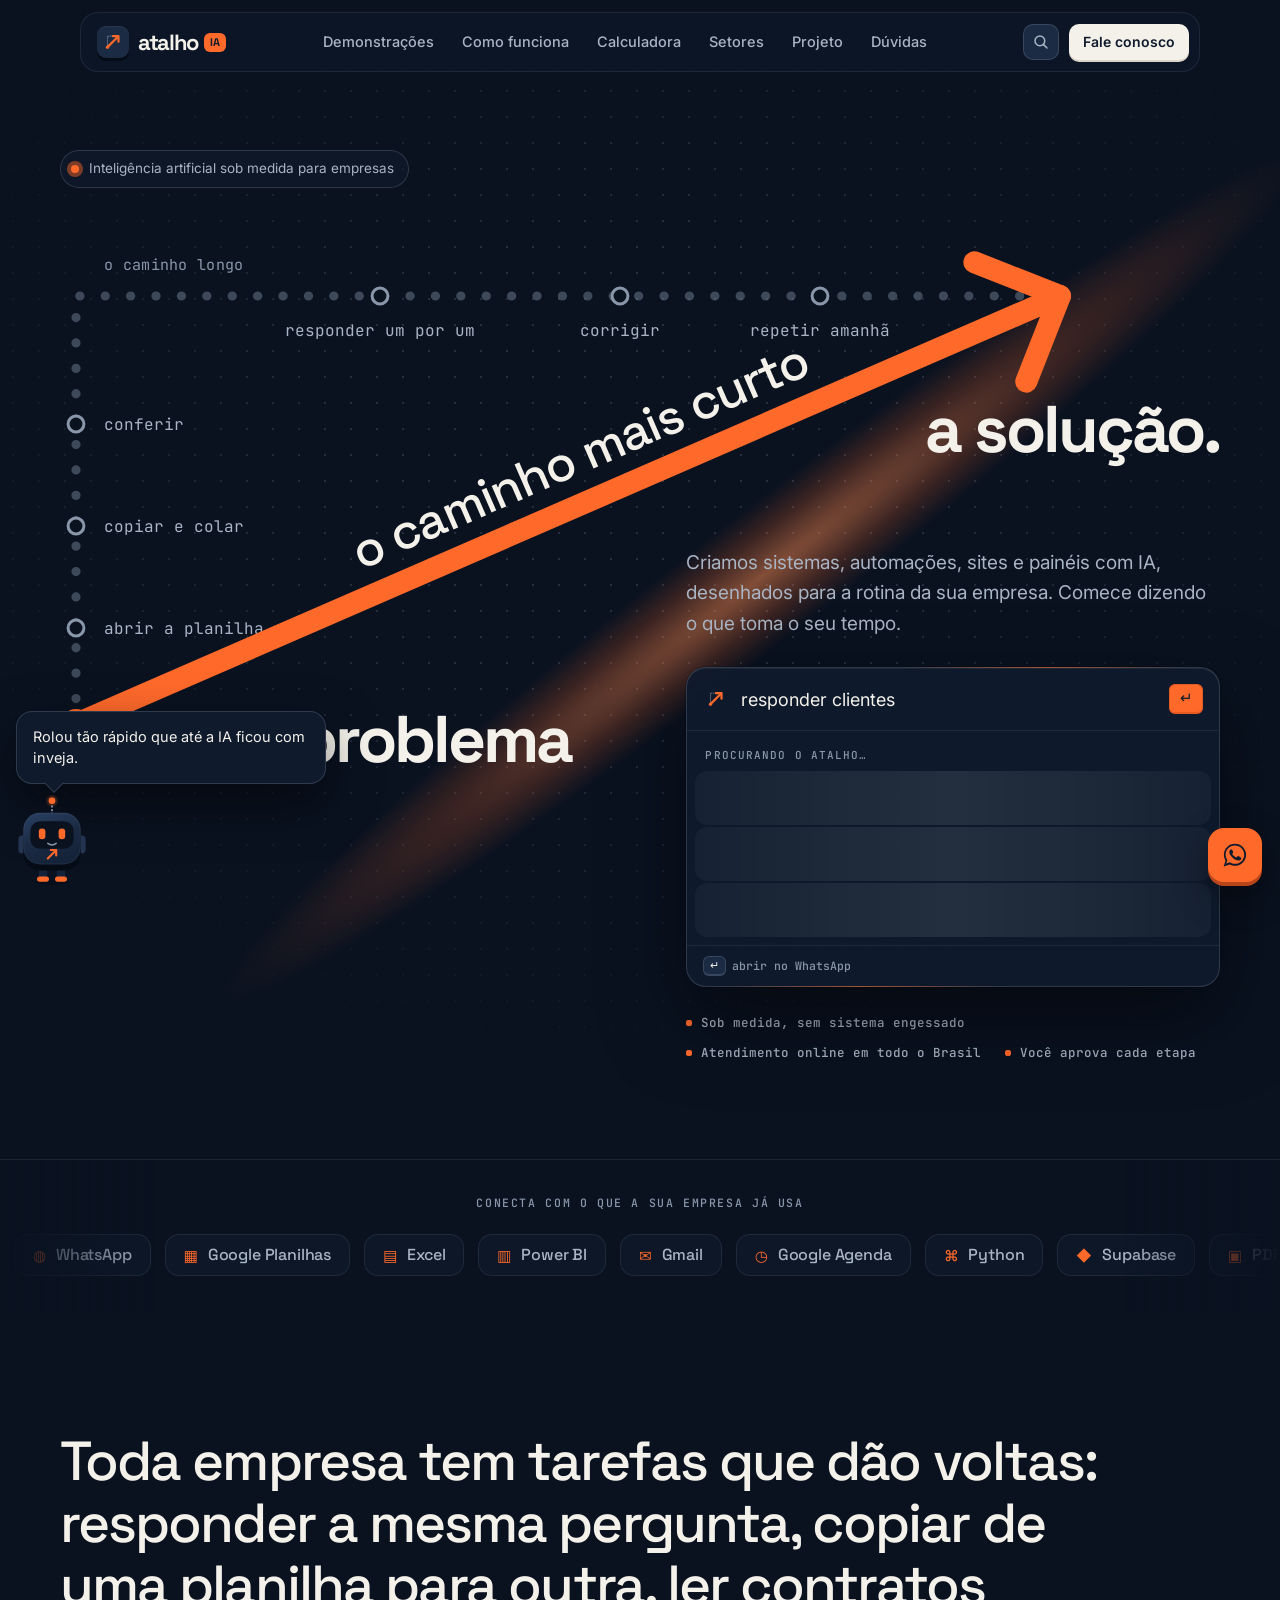
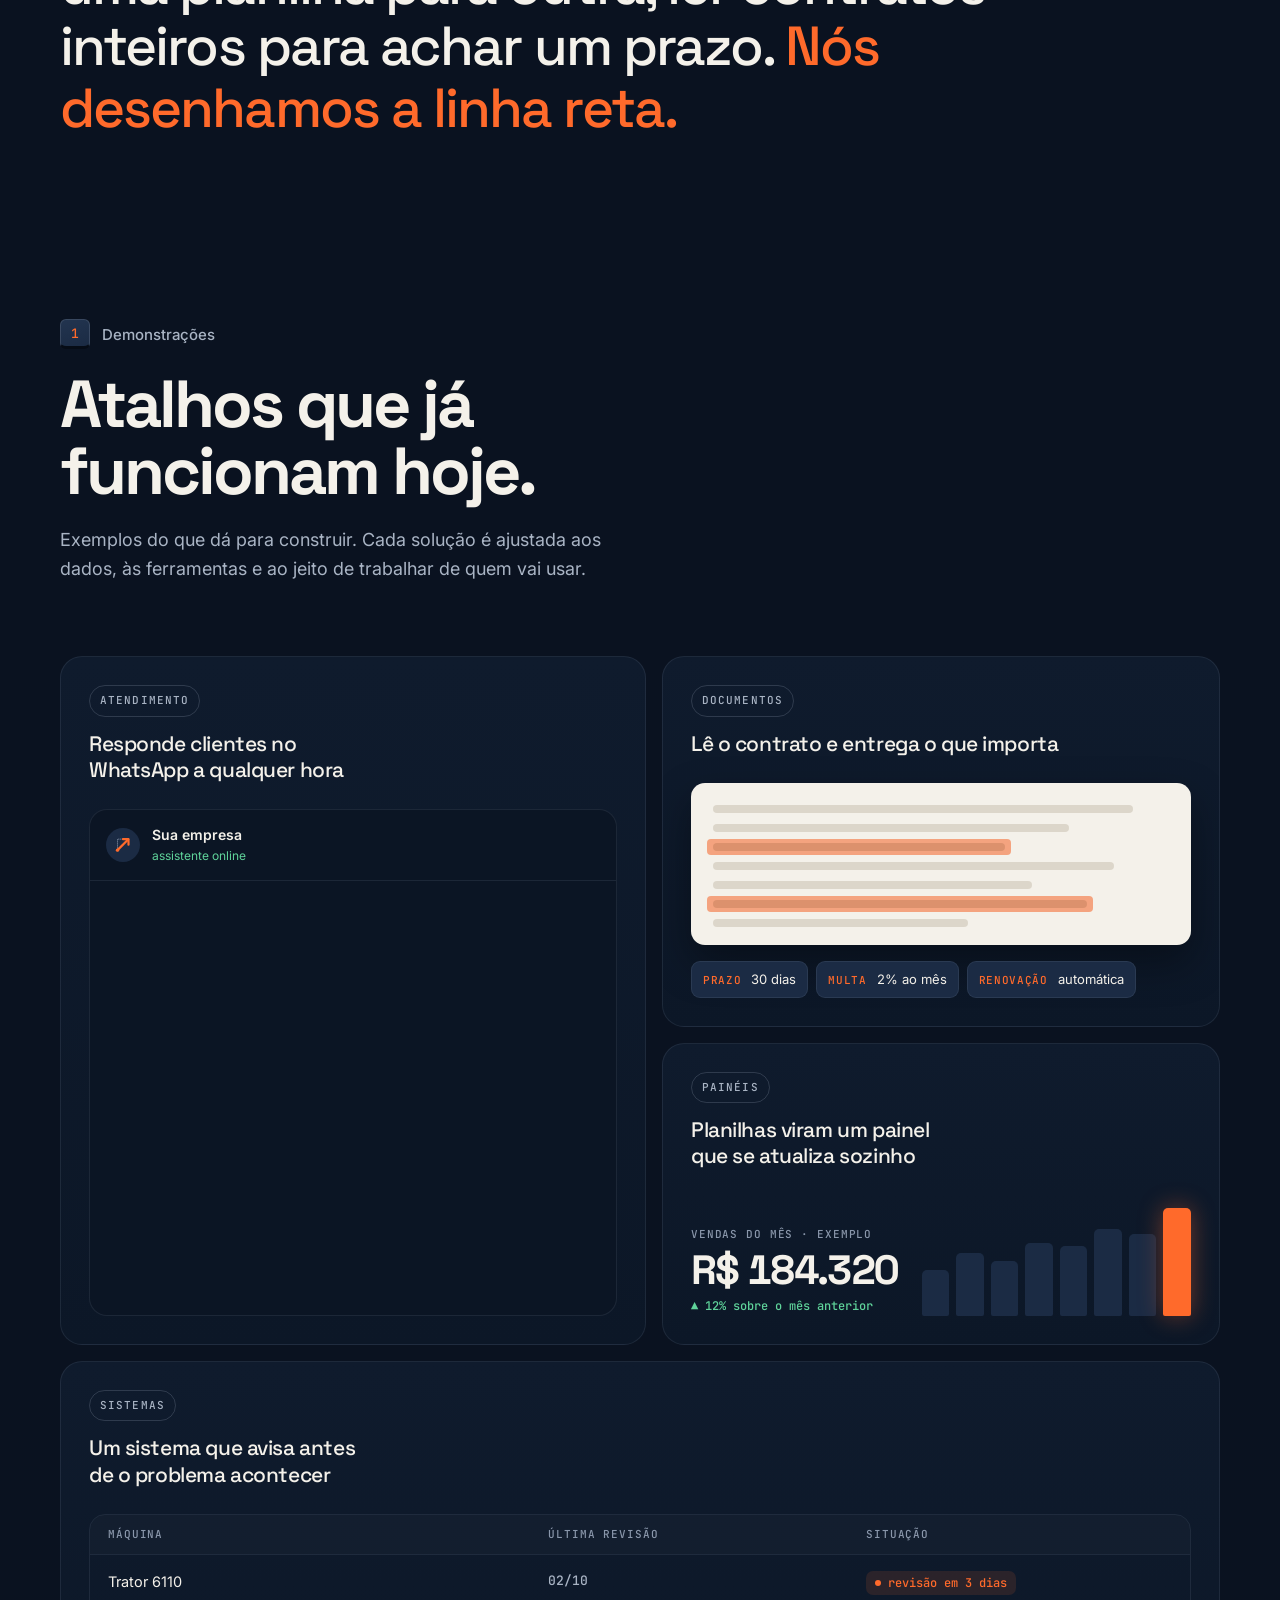
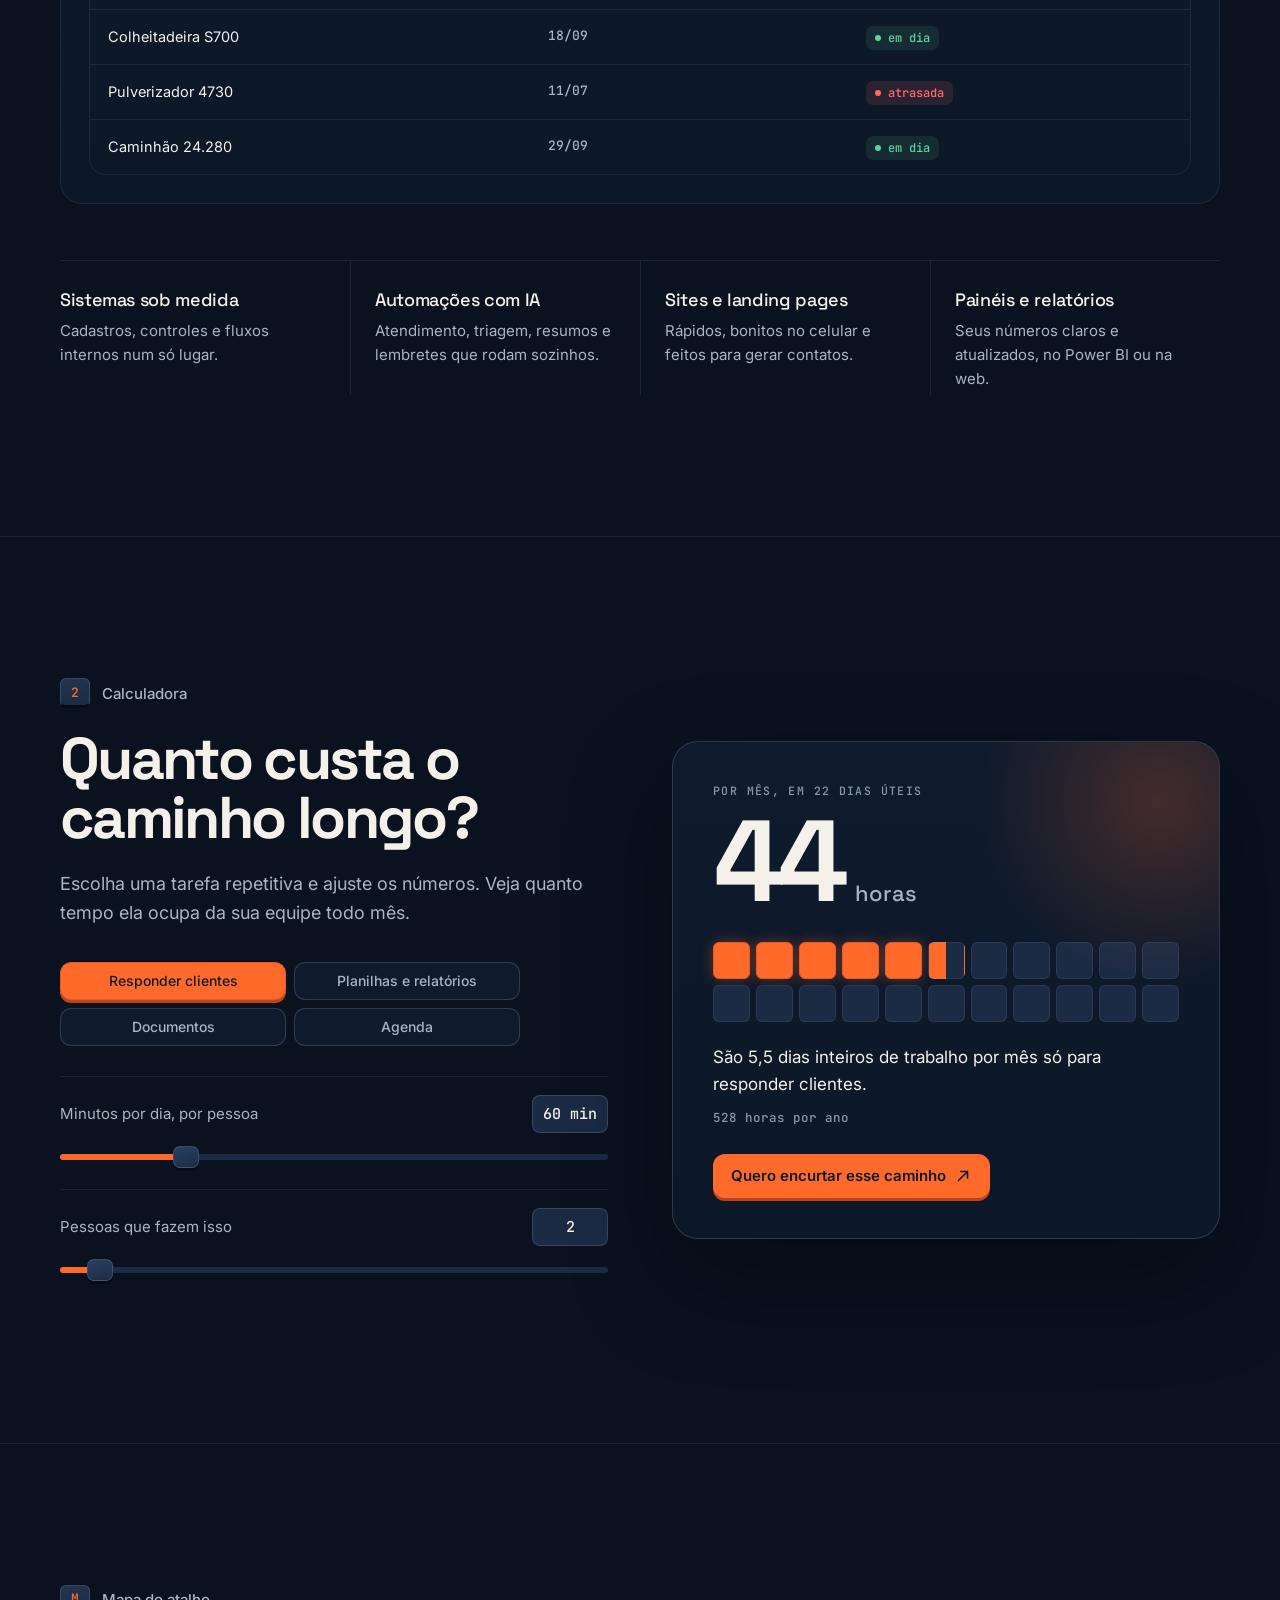
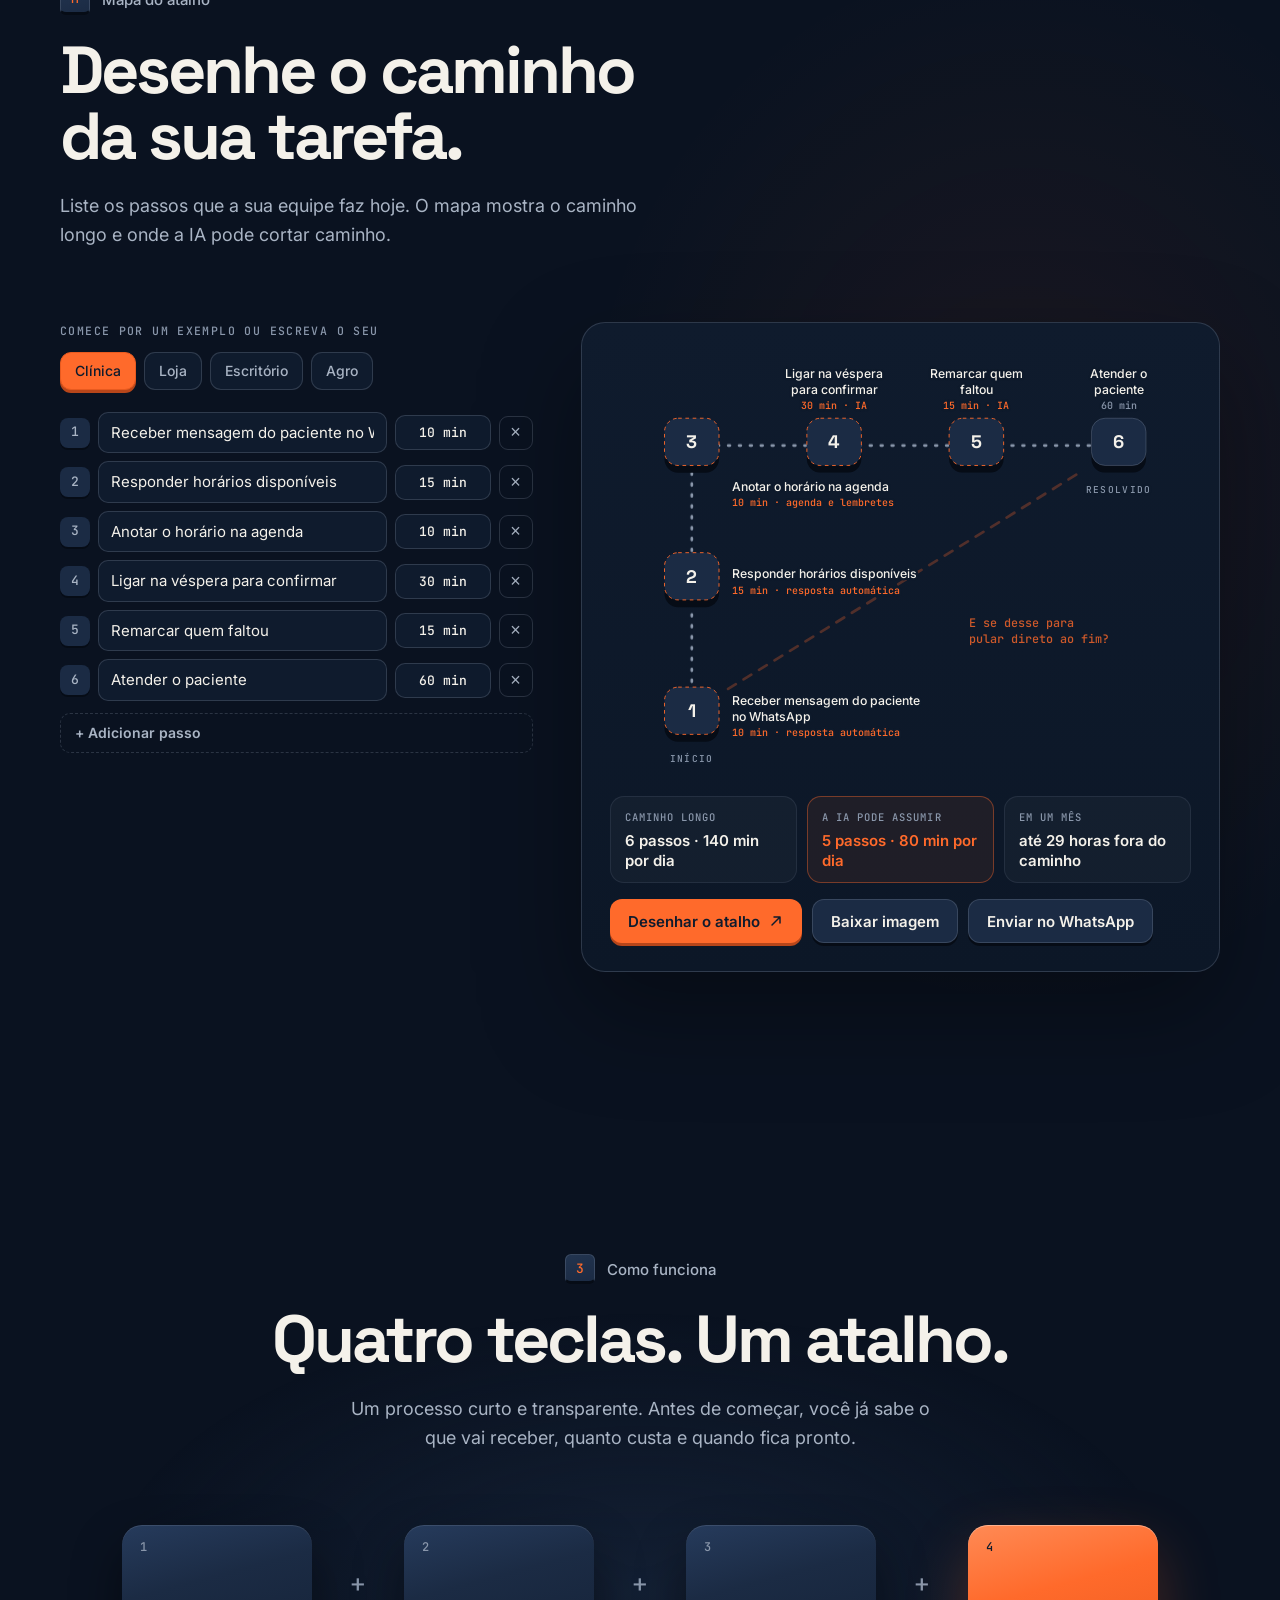
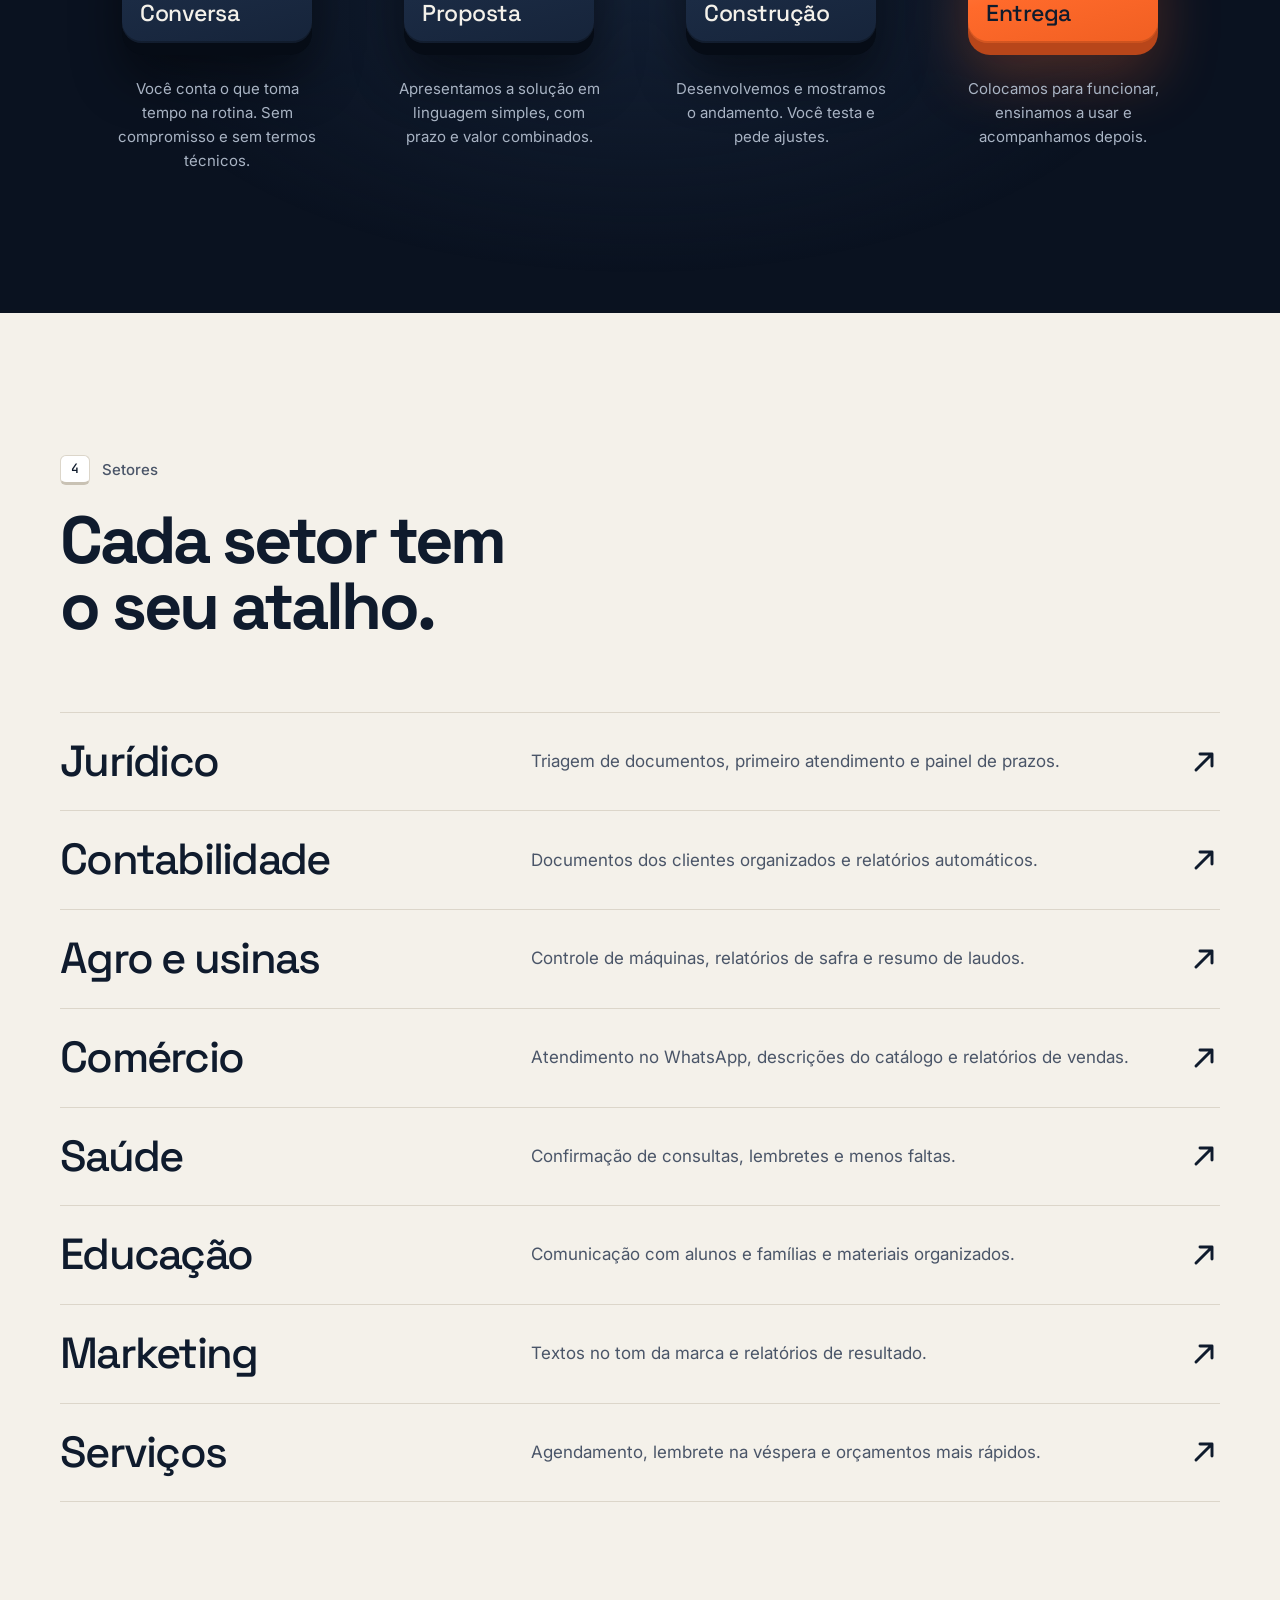
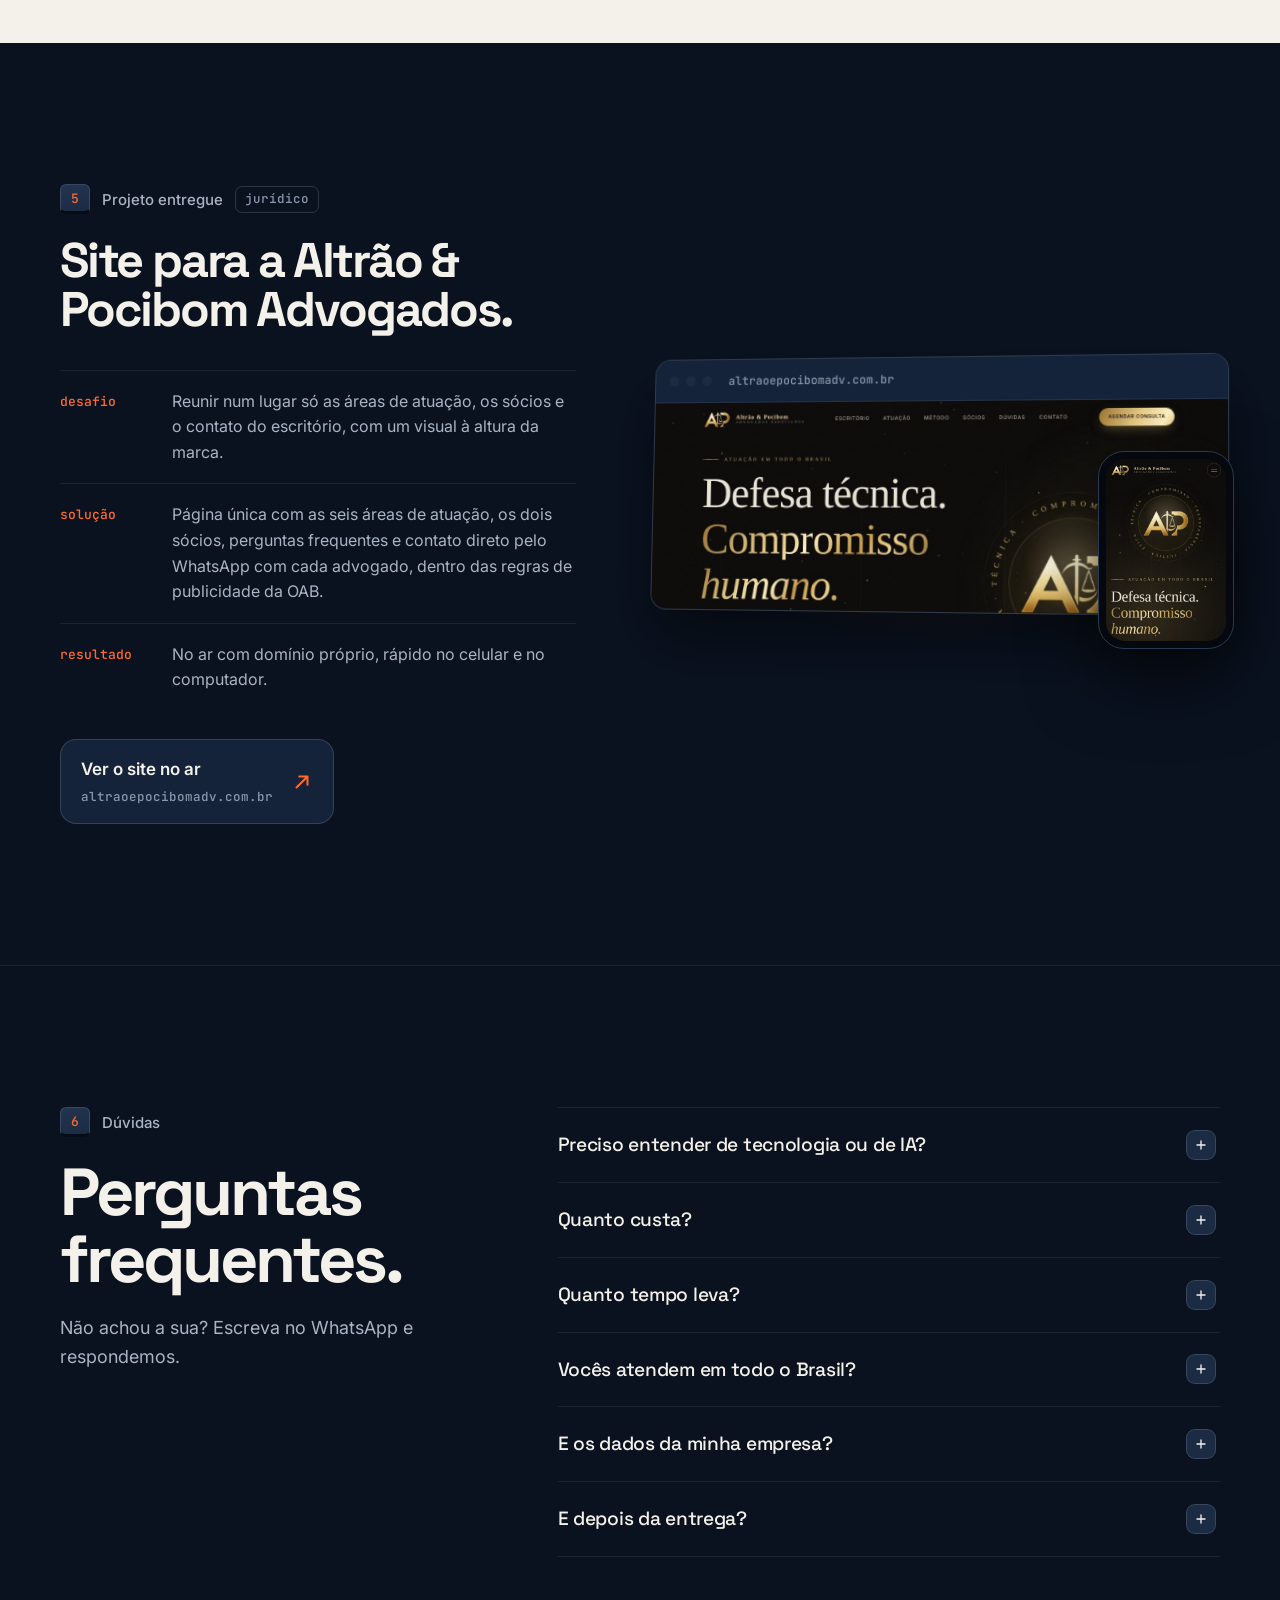
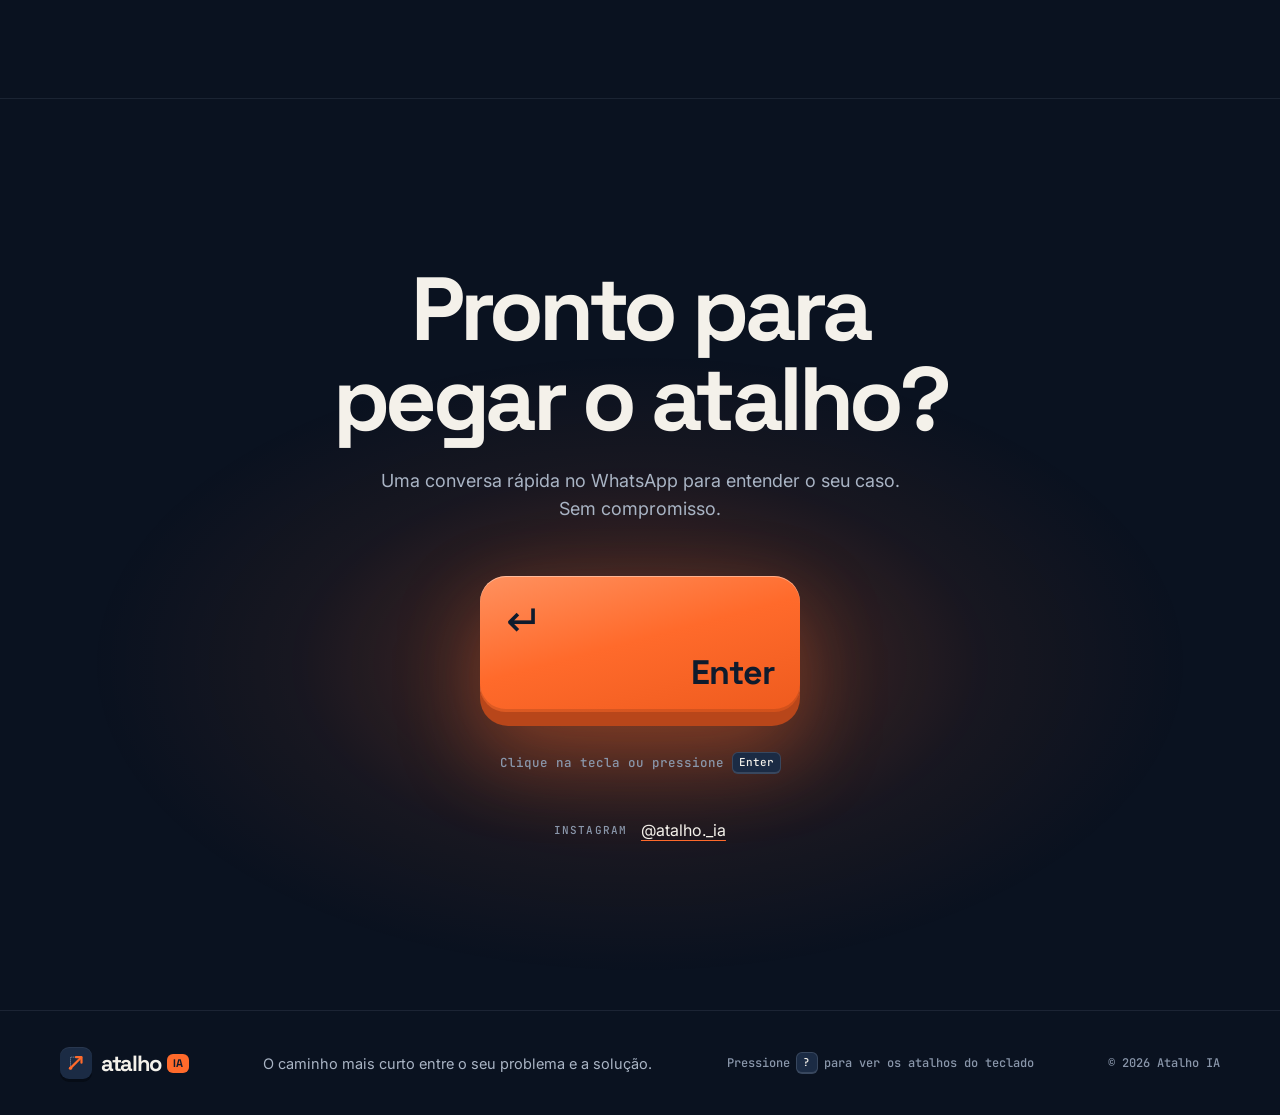
==== commit 4b9d4064: "Rolagem mais fluida (correções do revisor) - Tec anda em passos de 120 ms com transição; cai do pole" ====
--- a/index.html
+++ b/index.html
@@ -27,7 +27,7 @@
 <link rel="preconnect" href="https://fonts.googleapis.com">
 <link rel="preconnect" href="https://fonts.gstatic.com" crossorigin>
 <link href="https://fonts.googleapis.com/css2?family=Inter:wght@400;500;600&family=JetBrains+Mono:wght@400;500&family=Space+Grotesk:wght@400;500;700&display=swap" rel="stylesheet">
-<link rel="stylesheet" href="styles.css?v=3.4">
+<link rel="stylesheet" href="styles.css?v=3.5">
 
 <script type="application/ld+json">
 {
@@ -488,14 +488,14 @@
   <svg viewBox="0 0 32 32" aria-hidden="true"><path d="M16 3C9 3 3.3 8.6 3.3 15.6c0 2.4.7 4.7 1.9 6.7L3 29l6.9-2.2c1.9 1 4 1.6 6.1 1.6 7 0 12.7-5.7 12.7-12.7S23 3 16 3zm0 23.1c-2 0-3.9-.6-5.5-1.6l-.4-.2-4.1 1.3 1.3-4-.3-.4c-1.1-1.7-1.7-3.6-1.7-5.6 0-5.8 4.7-10.5 10.6-10.5s10.6 4.7 10.6 10.5S21.8 26.1 16 26.1zm5.8-7.9c-.3-.2-1.9-.9-2.2-1s-.5-.2-.7.2-.8 1-1 1.2-.4.2-.7.1c-.3-.2-1.300-.5-2.5-1.6-.9-.8-1.6-1.8-1.7-2.1-.2-.3 0-.5.1-.6l.5-.6c.2-.2.2-.3.3-.6.1-.2 0-.4 0-.6l-1-2.4c-.3-.6-.5-.5-.7-.5h-.6c-.2 0-.6.1-.9.4s-1.2 1.1-1.2 2.8 1.2 3.2 1.4 3.5c.2.2 2.4 3.7 5.8 5.1 2.9 1.1 3.4.9 4 .8.6-.1 1.9-.8 2.2-1.5.3-.8.3-1.4.2-1.5-.1-.2-.3-.3-.6-.4z"/></svg>
 </a>
 
-<script src="intro.js?v=3.4"></script>
-<script src="script.js?v=3.4"></script>
-<script src="cursor.js?v=3.4"></script>
-<script src="tec-cerebro.js?v=3.4"></script>
-<script src="mascote.js?v=3.4"></script>
-<script src="interacoes.js?v=3.4"></script>
-<script src="mapa.js?v=3.4"></script>
-<script src="palco.js?v=3.4"></script>
-<script src="trilho.js?v=3.4"></script>
+<script src="intro.js?v=3.5"></script>
+<script src="script.js?v=3.5"></script>
+<script src="cursor.js?v=3.5"></script>
+<script src="tec-cerebro.js?v=3.5"></script>
+<script src="mascote.js?v=3.5"></script>
+<script src="interacoes.js?v=3.5"></script>
+<script src="mapa.js?v=3.5"></script>
+<script src="palco.js?v=3.5"></script>
+<script src="trilho.js?v=3.5"></script>
 </body>
 </html>
--- a/styles.css
+++ b/styles.css
@@ -140,9 +140,9 @@
 .hero__luz.on { opacity: 1; }
 .hero__feixe { /* a seta do símbolo, em luz */
   position: absolute; left: 50%; top: 58%; width: 150%; height: 180px; translate: -50% -50%; rotate: -38deg;
-  background: linear-gradient(90deg, transparent 8%, rgba(255, 106, 43, .05) 25%, rgba(255, 106, 43, .55) 52%, rgba(255, 150, 90, .85) 60%, rgba(255, 106, 43, .25) 70%, transparent 86%);
-  -webkit-mask-image: linear-gradient(180deg, transparent, #000 45%, #000 55%, transparent); mask-image: linear-gradient(180deg, transparent, #000 45%, #000 55%, transparent);
-  opacity: .75; animation: respira 9s ease-in-out infinite; will-change: opacity, transform;
+  /* (v3) elipse com degradê suave: o efeito do antigo blur, sem filtro nem máscara */
+  background: radial-gradient(ellipse 50% 50% at 58% 50%, rgba(255, 140, 80, .55), rgba(255, 106, 43, .22) 40%, rgba(255, 106, 43, .06) 62%, transparent 72%);
+  opacity: .9;
 }
 @keyframes respira { 50% { opacity: .5; } }
 .hero__in { display: flex; flex-direction: column; align-items: flex-start; }
@@ -242,8 +242,9 @@
 .item__txt small { display: block; font-size: 13px; color: var(--texto-2); white-space: nowrap; overflow: hidden; text-overflow: ellipsis; }
 .item__meta { font: 500 11px/1 var(--f-mono); color: var(--nevoa); padding: 6px 8px; border-radius: 6px; border: 1px solid var(--linha); }
 @keyframes entra { to { opacity: 1; translate: 0 0; } }
-.item--esq { height: 54px; background: linear-gradient(90deg, rgba(255,255,255,.03) 0%, rgba(255,255,255,.07) 50%, rgba(255,255,255,.03) 100%) 0 0 / 200% 100% !important; box-shadow: none !important; animation: entra .3s ease forwards, brilho 1.4s linear infinite; }
-@keyframes brilho { to { background-position: -200% 0; } }
+.item--esq { position: relative; overflow: hidden; height: 54px; background: rgba(255,255,255,.035) !important; box-shadow: none !important; animation: entra .3s ease forwards; }
+.item--esq::after { content: ""; position: absolute; inset: 0; background: linear-gradient(90deg, transparent, rgba(255,255,255,.06), transparent); animation: brilho 1.4s linear infinite; }
+@keyframes brilho { from { translate: -100% 0; } to { translate: 100% 0; } }
 .paleta__rodape { display: flex; justify-content: space-between; gap: 12px; padding: 10px 16px; border-top: 1px solid var(--linha); font-size: 11.5px; color: var(--nevoa); }
 .paleta__rodape span { display: inline-flex; align-items: center; gap: 6px; }
 .paleta__rodape kbd { height: 20px; min-width: 20px; font-size: 10.5px; }
@@ -271,7 +272,7 @@
 .manifesto { padding: clamp(72px, 9vw, 130px) 0 clamp(24px, 3vw, 40px); }
 .manifesto__txt { max-width: 1040px; font: 500 clamp(28px, 4.3vw, 58px)/1.12 var(--f-display); letter-spacing: -0.035em; text-wrap: pretty; }
 .manifesto__txt em { font-style: normal; color: var(--laranja); }
-.js .manifesto__txt .p { opacity: .3; transition: opacity .25s linear; }
+.js .manifesto__txt .p { opacity: .3; }
 .js .manifesto__txt .p.acesa { opacity: 1; }
 
 /* ---------- Seções ---------- */
@@ -478,10 +479,10 @@
   border: 1.5px solid #2A3A52; box-shadow: 0 30px 70px rgba(0, 0, 0, .6);
 }
 .projeto__cel img { width: 100%; height: auto; border-radius: 19px; }
-.projeto__tela::before { content: ""; position: absolute; inset: 10% 5% -4% 10%; background: radial-gradient(closest-side, rgba(255, 106, 43, .35), transparent); filter: blur(40px); z-index: -1; }
+.projeto__tela::before { content: ""; position: absolute; inset: 0 -4% -12% 0; background: radial-gradient(closest-side, rgba(255, 106, 43, .26), rgba(255, 106, 43, .09) 55%, transparent); z-index: -1; }
 .janela {
   border-radius: 16px; overflow: hidden; overflow: clip; background: var(--tinta); border: 1px solid var(--linha-2);
-  box-shadow: 0 50px 120px rgba(0, 0, 0, .55); transform: rotateY(-9deg) rotateX(4deg); transform-origin: left center;
+  box-shadow: 0 30px 60px rgba(0, 0, 0, .5); transform: rotateY(-9deg) rotateX(4deg); transform-origin: left center;
   transition: transform .6s cubic-bezier(.2,.7,.2,1);
 }
 .projeto__tela:hover .janela { transform: none; }
@@ -547,7 +548,7 @@
 
 /* ---------- Busca no site ---------- */
 .cmdk { position: fixed; inset: 0; z-index: 120; }
-.cmdk__fundo { position: absolute; inset: 0; background: rgba(6, 12, 22, .66); backdrop-filter: blur(5px); -webkit-backdrop-filter: blur(5px); animation: aparece .2s ease; }
+.cmdk__fundo { position: absolute; inset: 0; background: rgba(6, 12, 22, .86); animation: aparece .2s ease; }
 .cmdk__caixa {
   position: relative; width: min(580px, calc(100% - 32px)); margin: 14vh auto 0; border-radius: 18px; overflow: hidden;
   background: var(--tinta); border: 1px solid var(--linha-2); box-shadow: 0 40px 120px rgba(0,0,0,.6); animation: abre .22s cubic-bezier(.2,.8,.2,1);
@@ -580,7 +581,7 @@
 
 /* ---------- Barra de progresso: o atalho sendo percorrido ---------- */
 .progresso { position: fixed; top: 0; left: 0; right: 0; height: 2px; z-index: 70; pointer-events: none; }
-.progresso span { display: block; height: 100%; background: linear-gradient(90deg, var(--laranja-2), var(--laranja)); box-shadow: 0 0 12px var(--laranja); transform-origin: left; scale: var(--p, 0) 1; }
+.progresso span { display: block; height: 100%; background: linear-gradient(90deg, var(--laranja-2), var(--laranja)); box-shadow: 0 0 12px var(--laranja); transform-origin: left; scale: var(--p, 0) 1; will-change: transform; }
 
 /* ---------- Botão laranja ---------- */
 .btn--laranja { background: var(--laranja); color: var(--tinta); box-shadow: 0 3px 0 #B8461A; }
@@ -590,12 +591,13 @@
 [data-ima] { transition: translate .35s cubic-bezier(.2,.8,.2,1), transform .15s, background .2s, box-shadow .2s; }
 
 /* ---------- Ferramentas (faixa em movimento) ---------- */
-.ferramentas { padding: 34px 0 40px; border-top: 1px solid var(--linha); overflow: hidden; overflow: clip; }
+.ferramentas { position: relative; padding: 34px 0 40px; border-top: 1px solid var(--linha); overflow: hidden; overflow: clip; }
+.ferramentas::before, .ferramentas::after { content: ""; position: absolute; top: 0; bottom: 0; width: 12%; z-index: 1; pointer-events: none; }
+.ferramentas::before { left: 0; background: linear-gradient(90deg, var(--fundo), transparent); }
+.ferramentas::after { right: 0; background: linear-gradient(-90deg, var(--fundo), transparent); }
 .ferramentas__titulo { text-align: center; font-size: 11.5px; letter-spacing: .14em; text-transform: uppercase; color: var(--nevoa); margin-bottom: 22px; padding-inline: 20px; }
 .ferramentas__trilho {
-  display: flex; width: max-content; animation: desliza 42s linear infinite;
-  mask-image: linear-gradient(90deg, transparent, #000 12%, #000 88%, transparent);
-  -webkit-mask-image: linear-gradient(90deg, transparent, #000 12%, #000 88%, transparent);
+  display: flex; width: max-content; animation: desliza 42s linear infinite; will-change: transform;
 }
 .ferramentas:hover .ferramentas__trilho { animation-play-state: paused; }
 .ferramentas__lista { list-style: none; margin: 0; padding: 0 0 0 14px; display: flex; gap: 14px; }
@@ -610,8 +612,8 @@
 @media (max-width: 1020px) { .ferramentas { width: 100%; } }
 
 /* ---------- Cartões com inclinação 3D ---------- */
-.cartao { transform: perspective(1000px) rotateX(var(--rx, 0deg)) rotateY(var(--ry, 0deg)); transition: border-color .3s, transform .4s cubic-bezier(.2,.8,.2,1); }
-.cartao.inclinando { transition: border-color .3s, transform .08s linear; }
+.cartao { transition: border-color .3s, transform .4s cubic-bezier(.2,.8,.2,1); }
+.cartao.inclinando { transform: perspective(1000px) rotateX(var(--rx, 0deg)) rotateY(var(--ry, 0deg)); transition: border-color .3s, transform .08s linear; }
 
 /* ---------- Calculadora ---------- */
 .secao--calc { border-top: 1px solid var(--linha); }
@@ -678,7 +680,7 @@
   transition: left .25s cubic-bezier(.2,.8,.2,1), top .25s cubic-bezier(.2,.8,.2,1), width .25s cubic-bezier(.2,.8,.2,1), height .25s cubic-bezier(.2,.8,.2,1), border-radius .25s, background .25s, border-color .25s;
   animation: cursor-pensa 2.6s ease-in-out infinite;
 }
-@keyframes cursor-pensa { 50% { scale: 1.12; border-color: rgba(255, 106, 43, .45); } }
+@keyframes cursor-pensa { 50% { scale: 1.12; opacity: .7; } }
 .cursor-anel svg { position: absolute; left: -9px; top: -9px; width: 18px; height: 18px; fill: none; stroke: var(--tinta); stroke-width: 2.6; stroke-linecap: round; stroke-linejoin: round; opacity: 0; scale: .5; transition: opacity .2s, scale .25s; }
 .cursor-anel__txt { position: absolute; left: 0; top: 36px; translate: -50% 0; white-space: nowrap; font: 500 10.5px/1 var(--f-mono); letter-spacing: .06em; text-transform: uppercase; color: var(--tinta); background: var(--laranja); padding: 5px 7px; border-radius: 6px; opacity: 0; transition: opacity .2s; }
 
@@ -844,7 +846,7 @@
 .mapa__no--auto .mapa__tecla { stroke: var(--laranja); stroke-dasharray: 4 4; }
 .mapa__num { fill: var(--texto); font: 700 20px var(--f-display); transition: fill .35s; }
 .mapa__rot { fill: var(--texto); font: 500 13.5px var(--f-texto); }
-.mapa__dica-linha { fill: none; stroke: rgba(255, 106, 43, .28); stroke-width: 3; stroke-dasharray: 10 10; stroke-linecap: round; animation: mapa-dica 1.6s linear infinite; }
+.mapa__dica-linha { fill: none; stroke: rgba(255, 106, 43, .28); stroke-width: 3; stroke-dasharray: 10 10; stroke-linecap: round; animation: mapa-dica 1.6s linear 4; }
 @keyframes mapa-dica { to { stroke-dashoffset: -40; } }
 .mapa__dica-txt { fill: var(--laranja); font: 500 13px var(--f-mono); opacity: .8; }
 .com-atalho .mapa__dica { display: none; }
@@ -893,7 +895,6 @@
   position: fixed; left: 50%; bottom: calc(24px + env(safe-area-inset-bottom, 0px)); z-index: 130;
   display: inline-flex; align-items: center; gap: 10px; padding: 10px 14px 10px 10px; border-radius: 12px;
   background: rgba(15, 27, 45, .92); border: 1px solid var(--linha-2); box-shadow: 0 16px 40px rgba(0,0,0,.45);
-  backdrop-filter: blur(12px); -webkit-backdrop-filter: blur(12px);
   font: 500 14px/1 var(--f-texto); color: var(--texto);
   translate: -50% 20px; opacity: 0; pointer-events: none; transition: translate .3s cubic-bezier(.2,.8,.2,1), opacity .3s;
 }
@@ -903,7 +904,7 @@
 /* ---------- Painel de atalhos do teclado ---------- */
 .atalhos { position: fixed; inset: 0; z-index: 125; display: grid; place-items: center; padding: 16px; }
 .atalhos[hidden] { display: none; }
-.atalhos__fundo { position: absolute; inset: 0; background: rgba(6, 12, 22, .7); backdrop-filter: blur(5px); -webkit-backdrop-filter: blur(5px); animation: aparece .2s ease; }
+.atalhos__fundo { position: absolute; inset: 0; background: rgba(6, 12, 22, .86); animation: aparece .2s ease; }
 .atalhos__caixa { position: relative; width: min(460px, 100%); max-height: calc(100vh - 32px); overflow-y: auto; padding: 24px; border-radius: 20px; background: var(--tinta); border: 1px solid var(--linha-2); box-shadow: 0 40px 120px rgba(0,0,0,.6); animation: abre .25s cubic-bezier(.2,.8,.2,1); }
 .atalhos__cab { display: flex; align-items: center; justify-content: space-between; gap: 12px; }
 .atalhos__cab h2 { font-size: 26px; letter-spacing: -0.03em; }
@@ -1114,3 +1115,11 @@
 .tec.dormindo .tec__olho { transform: scaleY(.1); }
 .tec.dormindo .tec__corpo { transform: translateY(3px) rotate(4deg); }
 @media (prefers-reduced-motion: reduce) { .tec__zzz i { animation: none; opacity: 1; } }
+
+/* (v3) Animações infinitas param quando a seção sai da tela (script.js põe .fora) */
+.hero.fora .selo__ponto::after, .ferramentas.fora .ferramentas__trilho { animation-play-state: paused; }
+
+/* (v3) Durante a rolagem as partes do Tec param e só o desenho inteiro balança: vai para o compositor */
+.tec.rolando .tec__perna, .tec.rolando .tec__braco, .tec.rolando .tec__corpo, .tec.rolando .tec__sombra, .tec.rolando .tec__boneco::before { animation: none !important; }
+.tec.rolando .tec__svg { animation: tec-corrida .28s ease-in-out infinite alternate; }
+@keyframes tec-corrida { from { translate: 0 0; } to { translate: 0 -5px; } }
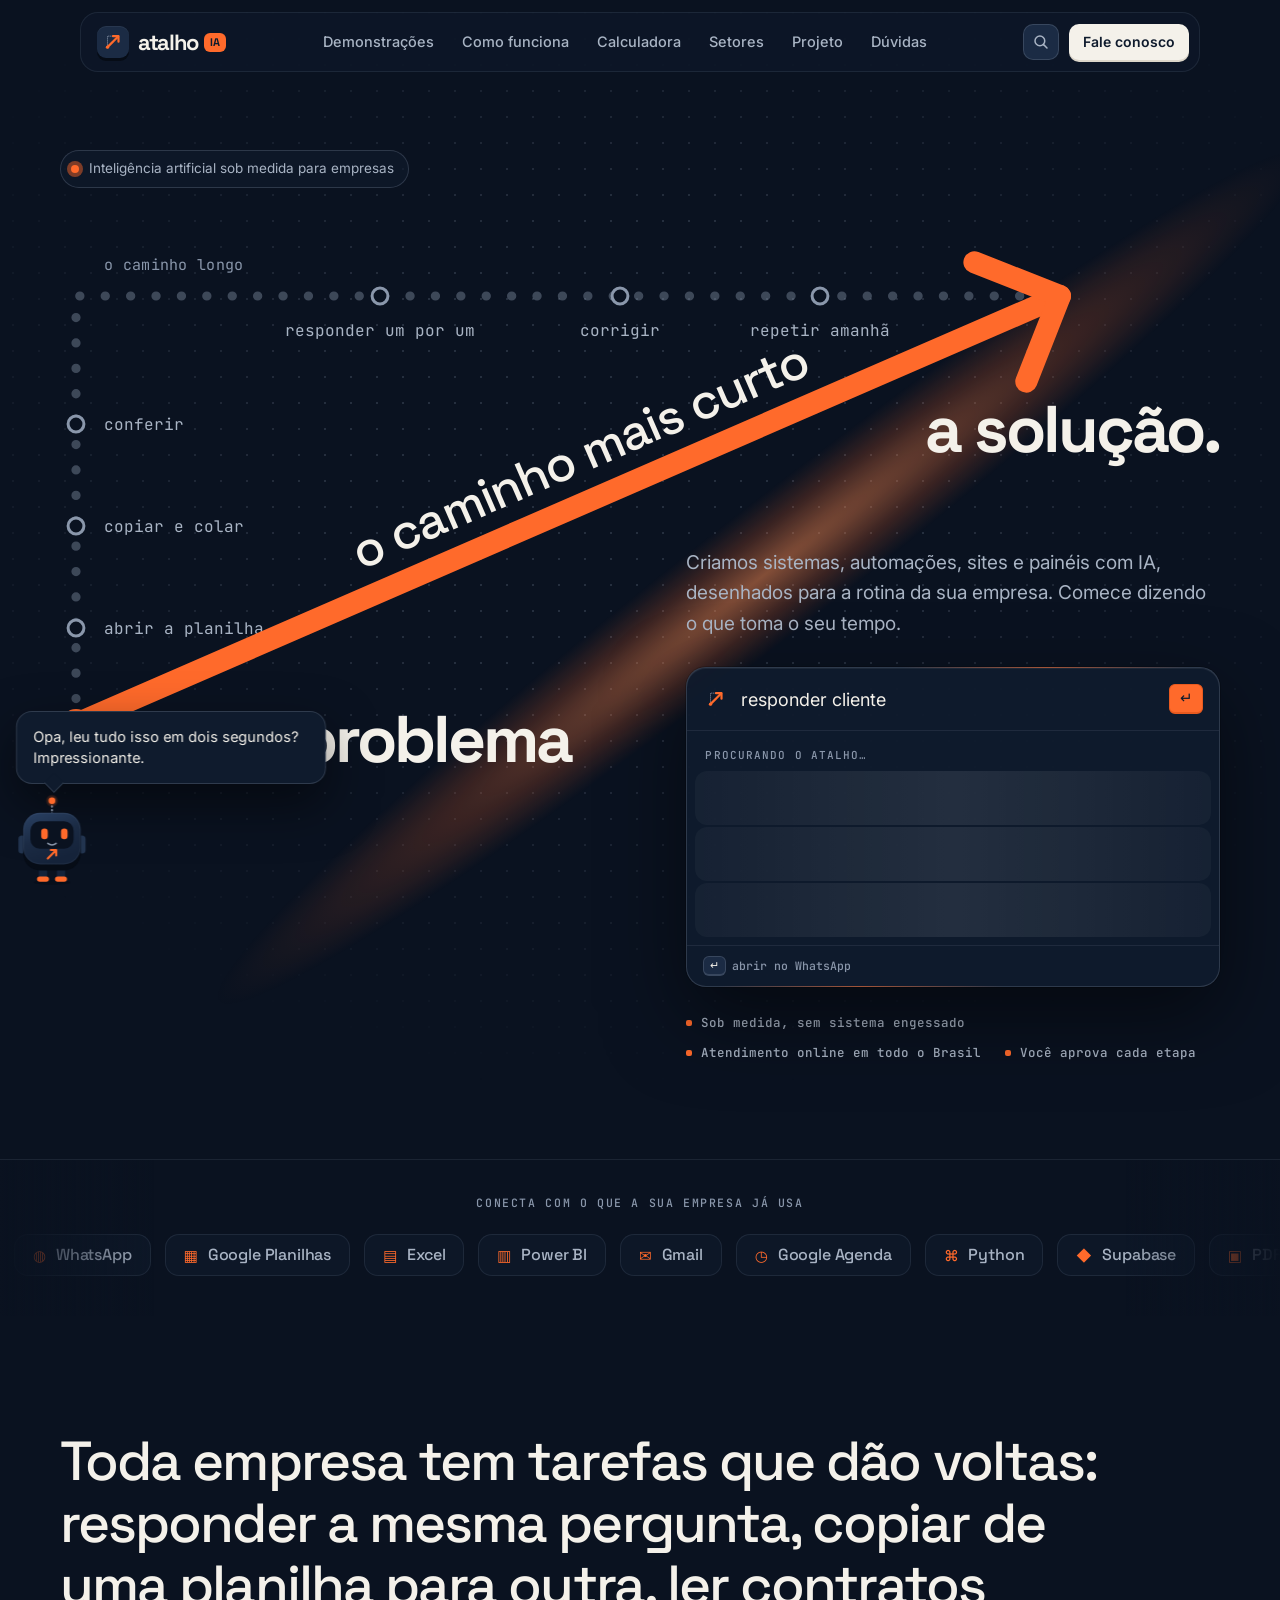
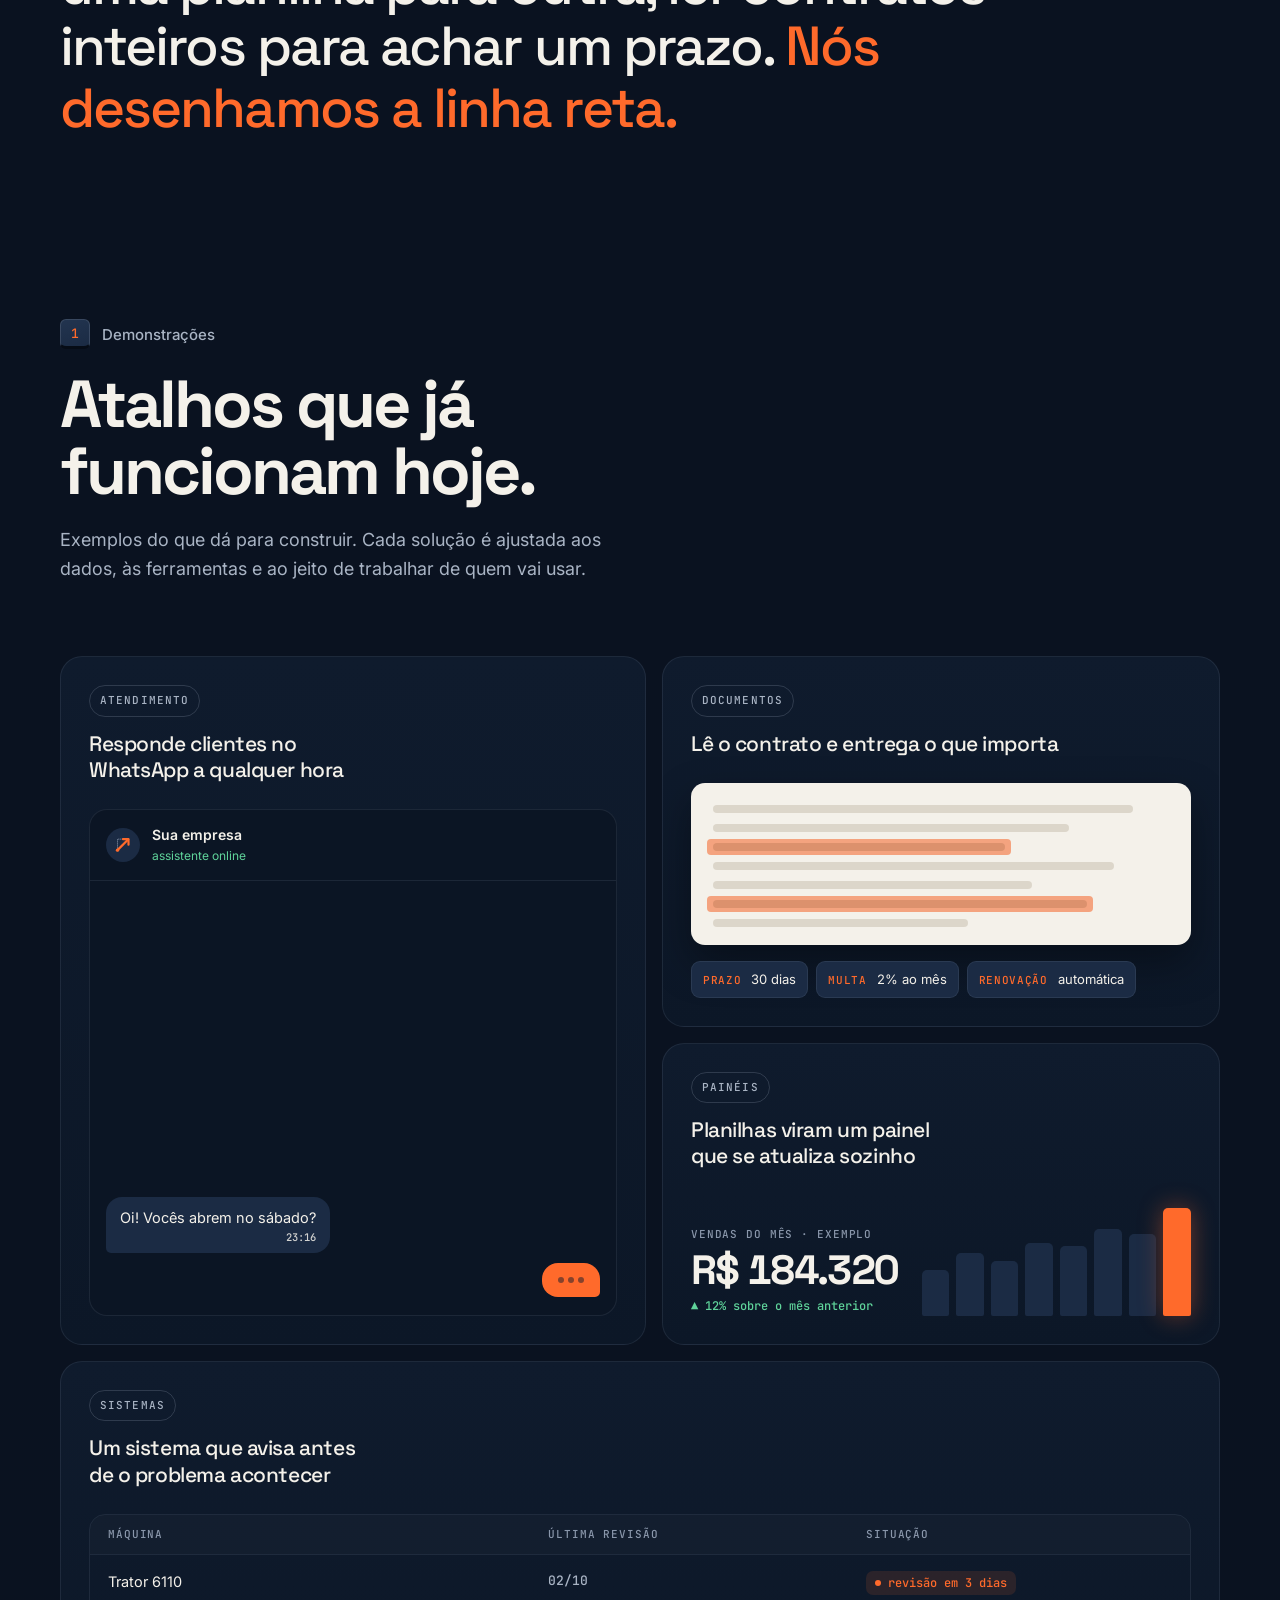
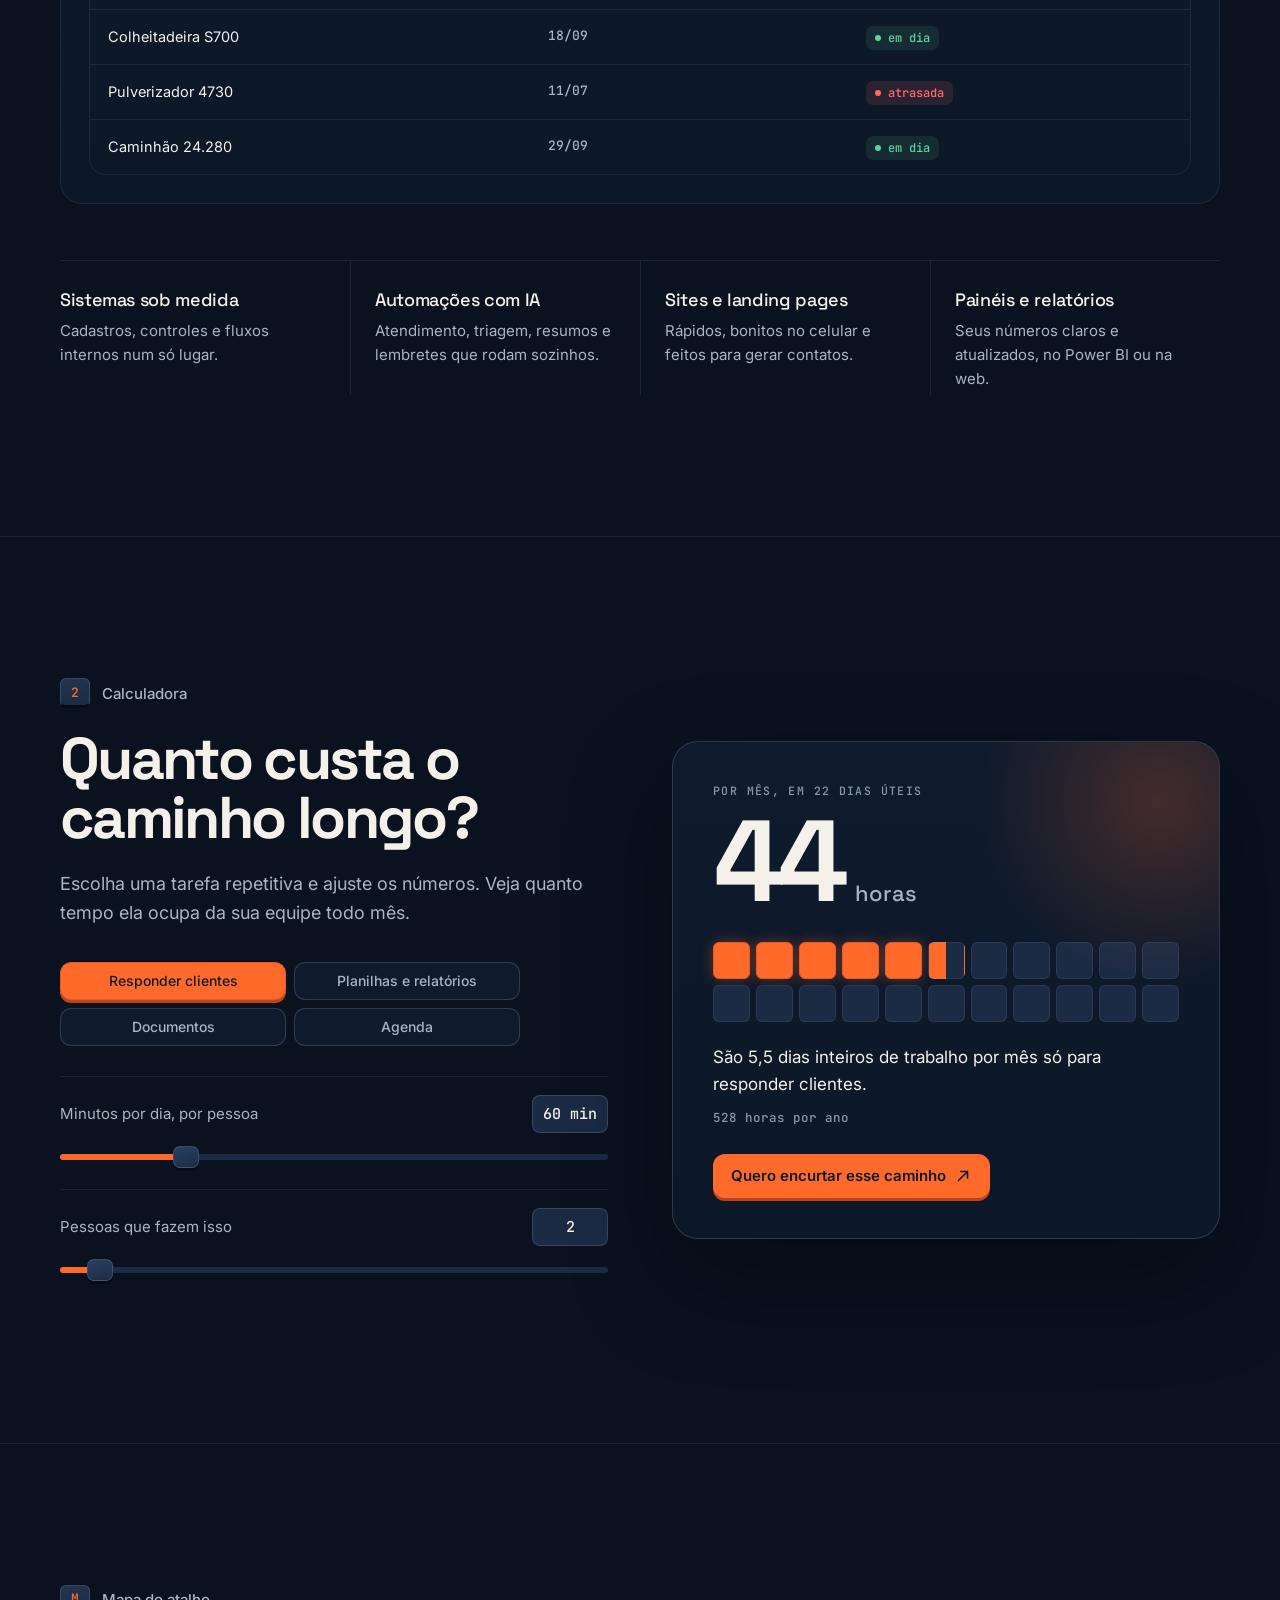
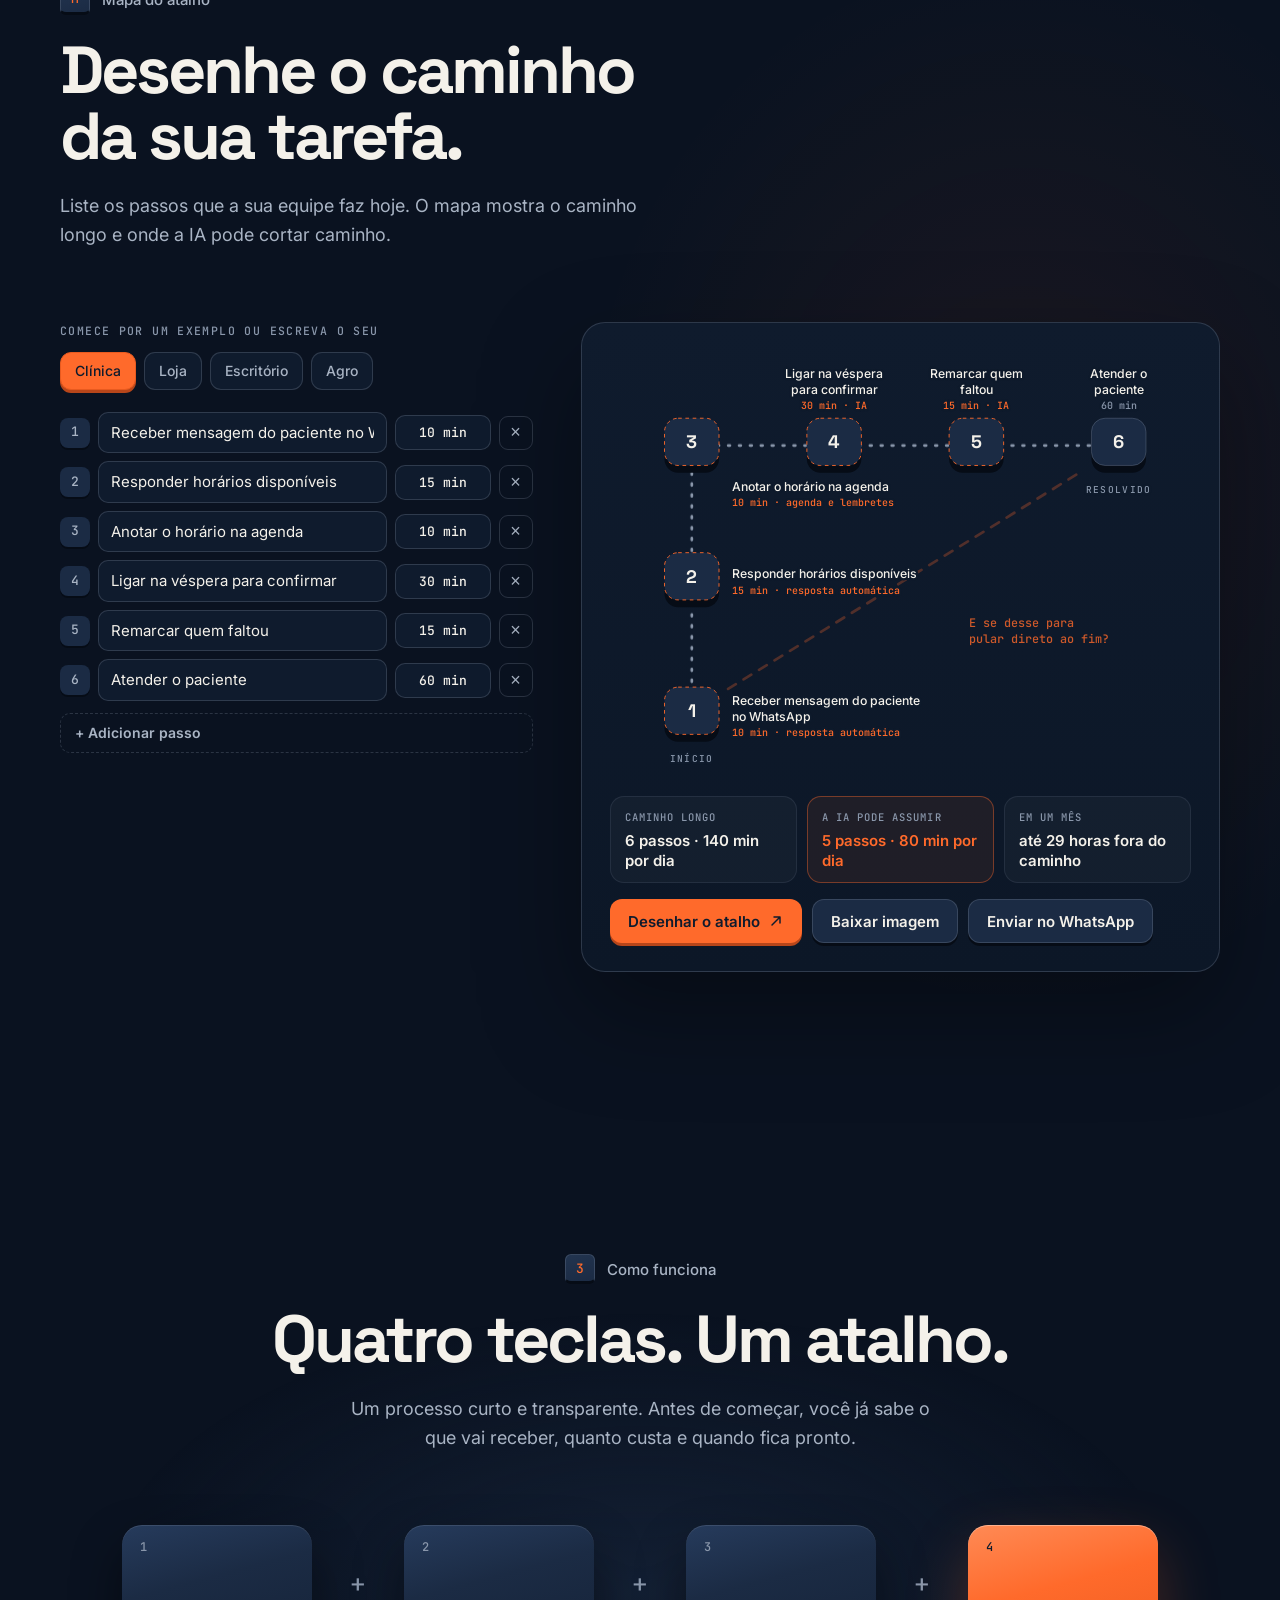
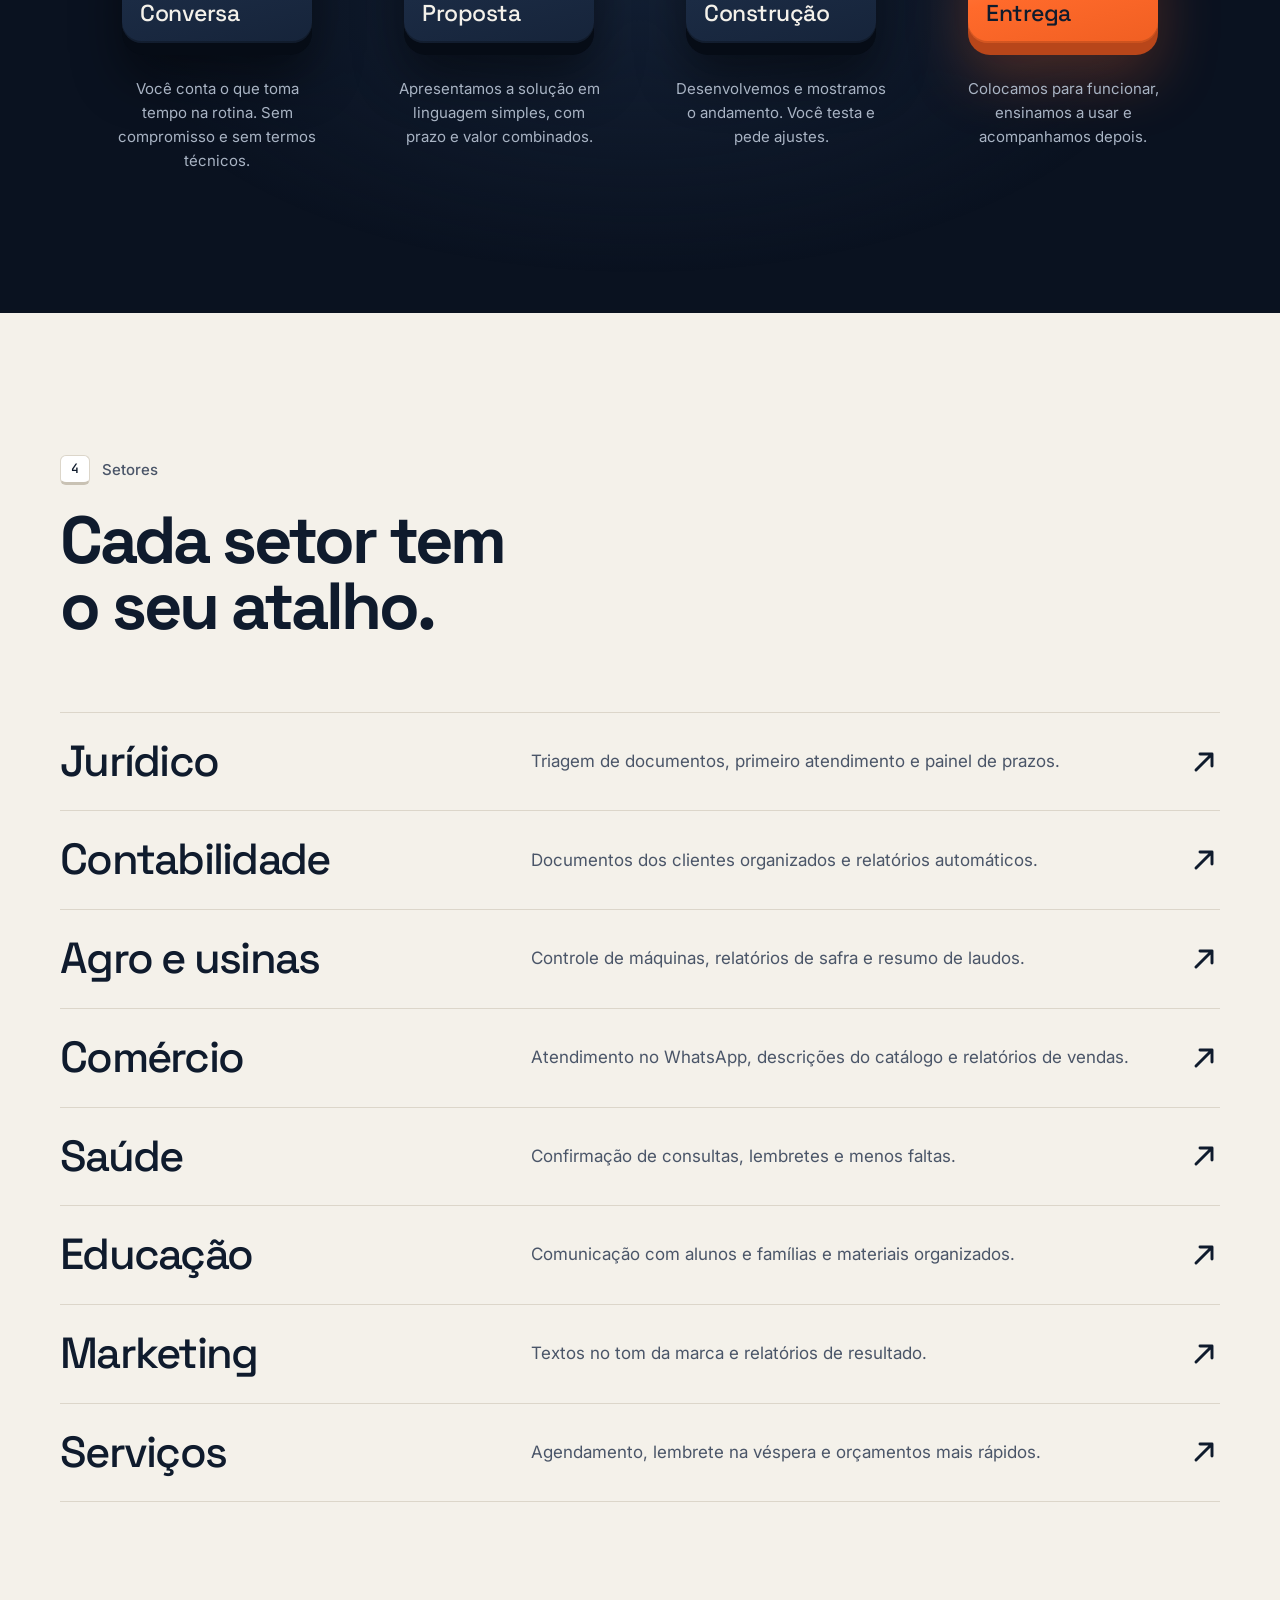
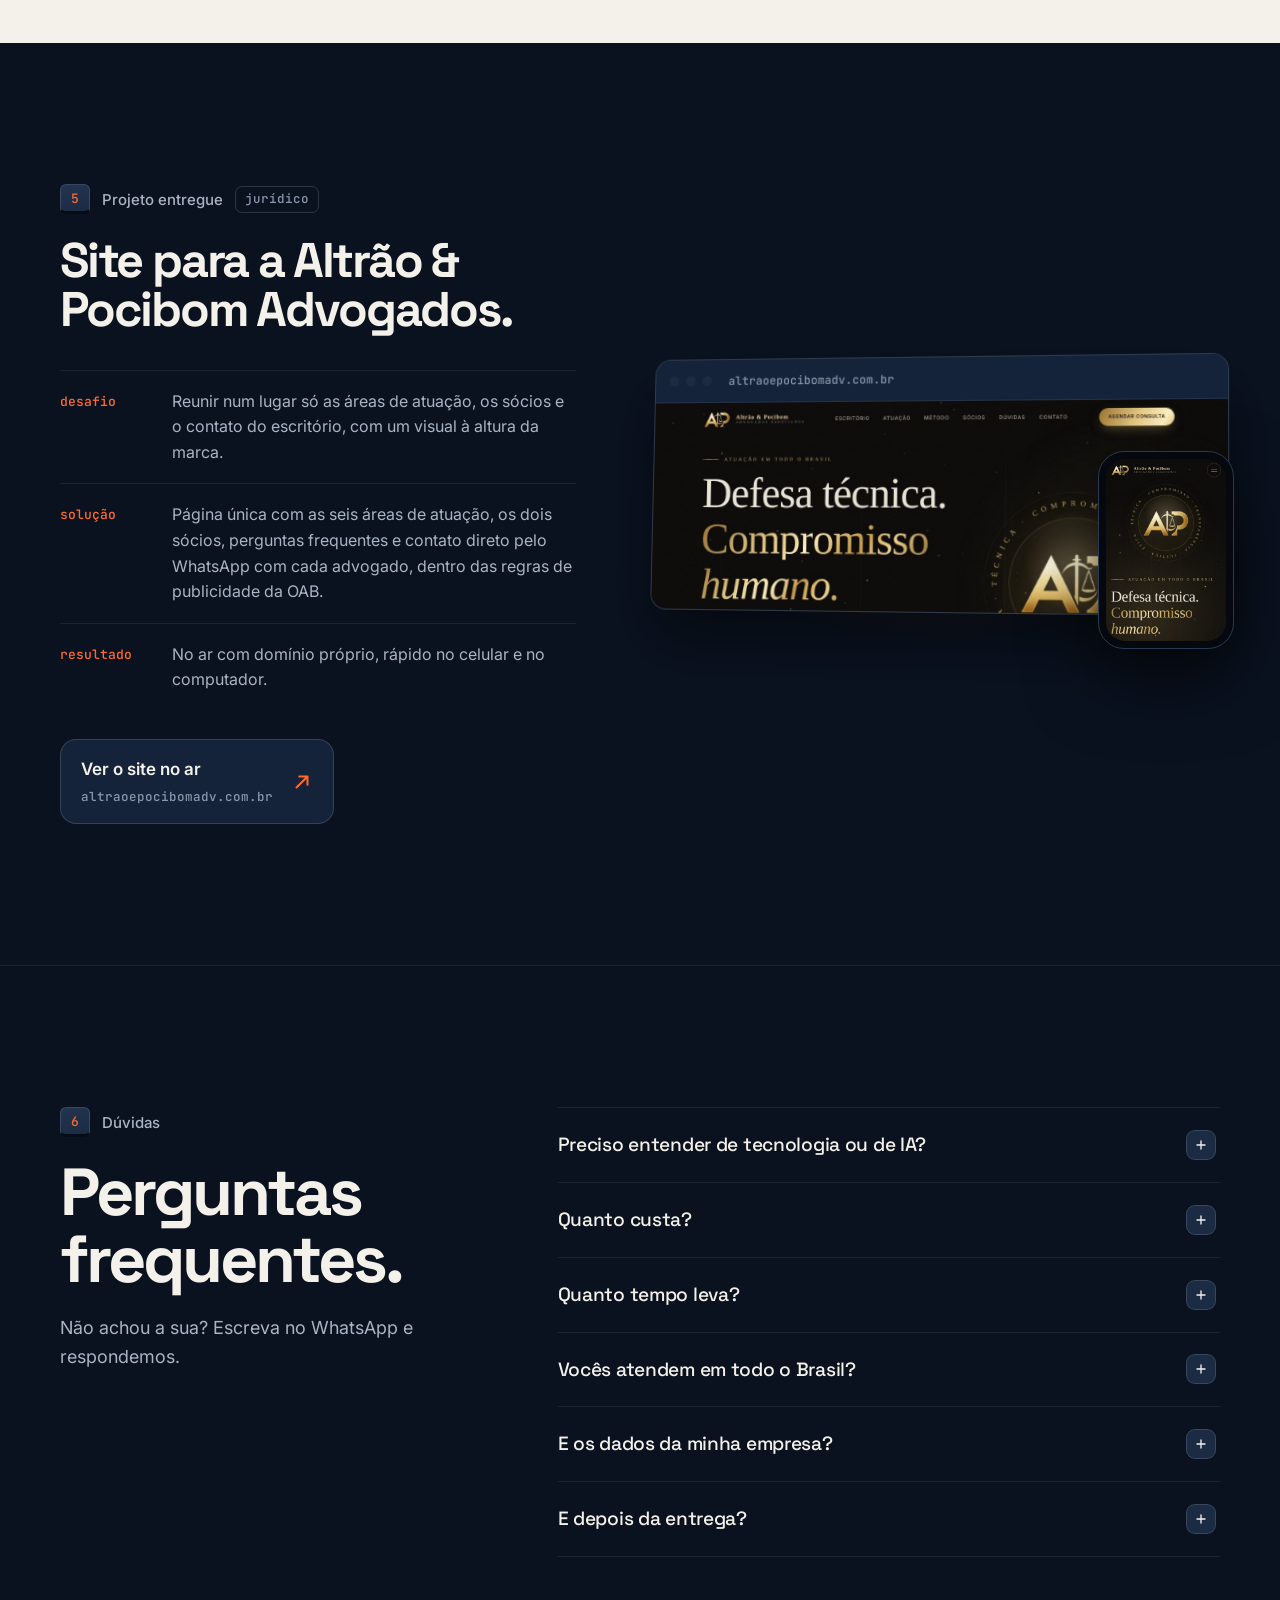
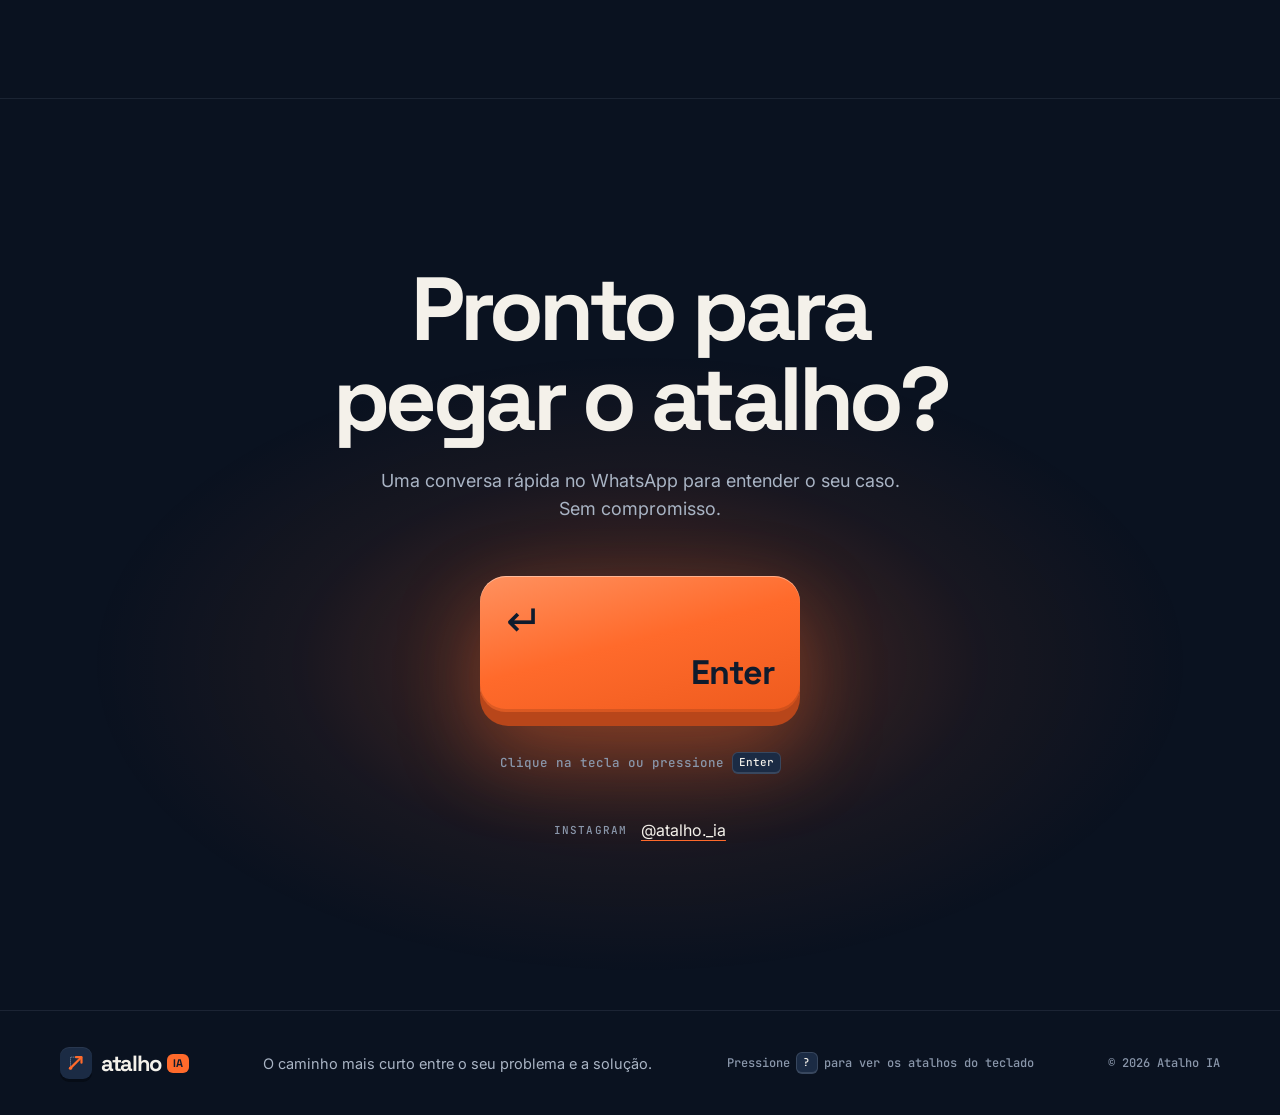
==== commit 525749c6: "Tec v4: viaja pela página usando os elementos como degraus Na rolagem, o Tec não atravessa mais a te" ====
--- a/index.html
+++ b/index.html
@@ -27,7 +27,7 @@
 <link rel="preconnect" href="https://fonts.googleapis.com">
 <link rel="preconnect" href="https://fonts.gstatic.com" crossorigin>
 <link href="https://fonts.googleapis.com/css2?family=Inter:wght@400;500;600&family=JetBrains+Mono:wght@400;500&family=Space+Grotesk:wght@400;500;700&display=swap" rel="stylesheet">
-<link rel="stylesheet" href="styles.css?v=3.5">
+<link rel="stylesheet" href="styles.css?v=4.0">
 
 <script type="application/ld+json">
 {
@@ -488,14 +488,14 @@
   <svg viewBox="0 0 32 32" aria-hidden="true"><path d="M16 3C9 3 3.3 8.6 3.3 15.6c0 2.4.7 4.7 1.9 6.7L3 29l6.9-2.2c1.9 1 4 1.6 6.1 1.6 7 0 12.7-5.7 12.7-12.7S23 3 16 3zm0 23.1c-2 0-3.9-.6-5.5-1.6l-.4-.2-4.1 1.3 1.3-4-.3-.4c-1.1-1.7-1.7-3.6-1.7-5.6 0-5.8 4.7-10.5 10.6-10.5s10.6 4.7 10.6 10.5S21.8 26.1 16 26.1zm5.8-7.9c-.3-.2-1.9-.9-2.2-1s-.5-.2-.7.2-.8 1-1 1.2-.4.2-.7.1c-.3-.2-1.300-.5-2.5-1.6-.9-.8-1.6-1.8-1.7-2.1-.2-.3 0-.5.1-.6l.5-.6c.2-.2.2-.3.3-.6.1-.2 0-.4 0-.6l-1-2.4c-.3-.6-.5-.5-.7-.5h-.6c-.2 0-.6.1-.9.4s-1.2 1.1-1.2 2.8 1.2 3.2 1.4 3.5c.2.2 2.4 3.7 5.8 5.1 2.9 1.1 3.4.9 4 .8.6-.1 1.9-.8 2.2-1.5.3-.8.3-1.4.2-1.5-.1-.2-.3-.3-.6-.4z"/></svg>
 </a>
 
-<script src="intro.js?v=3.5"></script>
-<script src="script.js?v=3.5"></script>
-<script src="cursor.js?v=3.5"></script>
-<script src="tec-cerebro.js?v=3.5"></script>
-<script src="mascote.js?v=3.5"></script>
-<script src="interacoes.js?v=3.5"></script>
-<script src="mapa.js?v=3.5"></script>
-<script src="palco.js?v=3.5"></script>
-<script src="trilho.js?v=3.5"></script>
+<script src="intro.js?v=4.0"></script>
+<script src="script.js?v=4.0"></script>
+<script src="cursor.js?v=4.0"></script>
+<script src="tec-cerebro.js?v=4.0"></script>
+<script src="mascote.js?v=4.0"></script>
+<script src="interacoes.js?v=4.0"></script>
+<script src="mapa.js?v=4.0"></script>
+<script src="palco.js?v=4.0"></script>
+<script src="trilho.js?v=4.0"></script>
 </body>
 </html>
--- a/styles.css
+++ b/styles.css
@@ -1028,59 +1028,6 @@
 @keyframes intro-aperta { 50% { translate: 0 8px; box-shadow: 0 2px 0 var(--sombra), inset 0 1px 0 rgba(255,255,255,.07); } }
 @keyframes intro-pop { from { opacity: 0; scale: .5; } }
 
-/* ---------- Tec na rolagem (v3) ----------
-   Descida: corre, patina, pula. Subida: de-re, escala, arrasta.
-   --inclina vem do mascote.js (sinal conforme a direção). */
-.tec__svg { transform-origin: 50% 92%; transition: rotate .25s ease-out; }
-.tec.rolando .tec__corpo { animation: none; }
-
-/* descida 1: correndo */
-.tec.rol-corre .tec__perna--e { animation: tec-passo .17s ease-in-out infinite alternate; }
-.tec.rol-corre .tec__perna--d { animation: tec-passo .17s ease-in-out infinite alternate-reverse; }
-.tec.rol-corre .tec__braco--e { animation: tec-braco .17s ease-in-out infinite alternate; }
-.tec.rol-corre .tec__braco--d { animation: tec-braco .17s ease-in-out infinite alternate-reverse; }
-.tec.rol-corre .tec__corpo { animation: tec-balanca .17s ease-in-out infinite alternate; }
-
-/* descida 2: de patinete (pernas paradas, rastro de velocidade) */
-.tec.rol-patina .tec__braco { transform: rotate(-70deg); }
-.tec.rol-patina .tec__sombra { transform: scaleX(1.5); transform-origin: center; }
-.tec.rol-patina .tec__boneco::before {
-  content: ""; position: absolute; right: 88%; top: 34%; width: 46px; height: 34px; pointer-events: none;
-  background: repeating-linear-gradient(180deg, rgba(138, 151, 171, .7) 0 3px, transparent 3px 11px);
-  -webkit-mask-image: linear-gradient(90deg, transparent, #000); mask-image: linear-gradient(90deg, transparent, #000);
-  animation: tec-vento .3s linear infinite;
-}
-.tec__boneco { position: relative; }
-@keyframes tec-vento { from { translate: 8px 0; opacity: .4; } to { translate: -10px 0; opacity: 1; } }
-
-/* descida 3: pulando */
-.tec.rol-pula .tec__svg { animation: tec-pulo .38s cubic-bezier(.3, 0, .5, 1) infinite; }
-.tec.rol-pula .tec__perna { transform: rotate(0) scaleY(.75); }
-.tec.rol-pula .tec__braco { transform: rotate(-150deg); }
-@keyframes tec-pulo { 0%, 100% { translate: 0 0; } 50% { translate: 0 -16px; } }
-
-/* subida 1: de ré (moonwalk), olhando para a direita */
-.tec.rol-de-re .tec__perna--e { animation: tec-desliza .3s ease-in-out infinite alternate; }
-.tec.rol-de-re .tec__perna--d { animation: tec-desliza .3s ease-in-out infinite alternate-reverse; }
-.tec.rol-de-re .tec__olhos { transform: translateX(4px) !important; }
-@keyframes tec-desliza { from { transform: translateX(-5px) rotate(-6deg); } to { transform: translateX(5px) rotate(4deg); } }
-
-/* subida 2: escalando (braços para cima, alternando) */
-.tec.rol-escala .tec__braco--e { animation: tec-escala .26s ease-in-out infinite alternate; }
-.tec.rol-escala .tec__braco--d { animation: tec-escala .26s ease-in-out infinite alternate-reverse; }
-.tec.rol-escala .tec__perna--e { animation: tec-passo .26s ease-in-out infinite alternate; }
-.tec.rol-escala .tec__perna--d { animation: tec-passo .26s ease-in-out infinite alternate-reverse; }
-.tec.rol-escala .tec__olhos { transform: translateY(-4px) !important; }
-@keyframes tec-escala { from { transform: rotate(-175deg); } to { transform: rotate(-130deg); } }
-
-/* subida 3: se arrastando, com cara de cansado */
-.tec.rol-arrasta .tec__perna--e { animation: tec-passo .55s ease-in-out infinite alternate; }
-.tec.rol-arrasta .tec__perna--d { animation: tec-passo .55s ease-in-out infinite alternate-reverse; }
-.tec.rol-arrasta .tec__corpo { transform: translateY(4px); }
-.tec.rol-arrasta .tec__braco { transform: rotate(8deg); }
-.tec.rol-arrasta .tec__olho { transform: scaleY(.35); }
-.tec.rol-arrasta .tec__boca { transform: scaleY(-1); transform-origin: center; }
-
 /* freada ao parar */
 .tec.freando .tec__svg { animation: tec-freia .45s ease-out; }
 @keyframes tec-freia { 30% { rotate: -7deg; } 60% { rotate: 3deg; } }
@@ -1119,7 +1066,58 @@
 /* (v3) Animações infinitas param quando a seção sai da tela (script.js põe .fora) */
 .hero.fora .selo__ponto::after, .ferramentas.fora .ferramentas__trilho { animation-play-state: paused; }
 
-/* (v3) Durante a rolagem as partes do Tec param e só o desenho inteiro balança: vai para o compositor */
-.tec.rolando .tec__perna, .tec.rolando .tec__braco, .tec.rolando .tec__corpo, .tec.rolando .tec__sombra, .tec.rolando .tec__boneco::before { animation: none !important; }
-.tec.rolando .tec__svg { animation: tec-corrida .28s ease-in-out infinite alternate; }
-@keyframes tec-corrida { from { translate: 0 0; } to { translate: 0 -5px; } }
+/* (fica no fim para valer sobre .no-ar) */
+/* ---------- Tec viajando pela página (v4) ----------
+   Na rolagem ele não corre mais pela tela: usa os elementos como degraus.
+   Voos: foguete, gancho, paraquedas e rapel (classes voo-* vêm do mascote.js). */
+.tec__svg { transform-origin: 50% 92%; transition: rotate .25s ease-out; }
+.tec__boneco { position: relative; transform-origin: 50% 70%; }
+.tec__boneco > .tec__svg { position: relative; }
+
+/* olhando para onde a página vai */
+.tec.olha-baixo .tec__olhos { transform: translateY(5px) !important; }
+.tec.olha-cima .tec__olhos { transform: translateY(-5px) !important; }
+
+/* foguetinho nas costas: dois tubos atrás do corpo, com chama */
+.tec__mochila { position: absolute; left: -12px; top: 4px; width: 96px; height: 96px; display: none; pointer-events: none; }
+.tec__mochila svg { width: 100%; height: 100%; overflow: visible; }
+.tec__chama { transform-origin: 50% 0; transform-box: fill-box; animation: tec-chama .08s linear infinite alternate; }
+.tec__chama--miolo { animation-duration: .06s; }
+@keyframes tec-chama { from { transform: scale(.8, .7); } to { transform: scale(1.1, 1.15); } }
+.tec.voo-foguete .tec__mochila { display: block; animation: tec-liga .2s ease-out; }
+@keyframes tec-liga { from { opacity: 0; translate: 0 6px; } }
+.tec.voo-foguete .tec__braco--e { transform: rotate(20deg); }
+.tec.voo-foguete .tec__braco--d { transform: rotate(-20deg); }
+.tec.voo-foguete .tec__perna { transform: rotate(0) scaleY(.9); }
+.tec.voo-foguete .tec__olhos { transform: translateY(-5px) !important; }
+.tec.voo-foguete .tec__olho { transform: scaleY(.6); }
+.tec-fumaca {
+  position: absolute; width: 16px; height: 16px; margin: -8px 0 0 -8px; border-radius: 50%;
+  background: var(--nevoa); pointer-events: none; z-index: 54; animation: tec-fumaca .75s ease-out forwards;
+}
+@keyframes tec-fumaca { from { opacity: .5; scale: .4; } to { opacity: 0; scale: 2.3; translate: 0 26px; } }
+
+/* paraquedas: abre logo depois do pulinho */
+.tec__paraquedas { position: absolute; left: -24px; top: -84px; width: 120px; height: 96px; display: none; pointer-events: none; transform-origin: 50% 100%; }
+.tec__paraquedas svg { width: 100%; height: 100%; overflow: visible; }
+.tec.voo-paraquedas .tec__paraquedas { display: block; animation: tec-abre .4s .2s cubic-bezier(.2, .9, .3, 1.3) backwards; }
+@keyframes tec-abre { from { opacity: 0; scale: .15 .3; } }
+.tec.voo-paraquedas .tec__braco { transform: rotate(-160deg); }
+
+/* corda: no gancho é a seta laranja (o atalho puxa o Tec); no rapel é o caminho pontilhado */
+.tec__corda { position: absolute; left: 36px; top: 0; width: 0; height: 3px; margin-top: -1.5px; display: none; pointer-events: none; transform-origin: 0 50%; border-radius: 2px; }
+.tec.voo-gancho .tec__corda { display: block; background: var(--laranja); }
+.tec.voo-gancho .tec__corda::after {
+  content: ""; position: absolute; right: 1px; top: 50%; width: 11px; height: 11px; margin-top: -5.5px;
+  border-top: 3px solid var(--laranja); border-right: 3px solid var(--laranja); rotate: 45deg;
+}
+.tec.voo-rapel .tec__corda { display: block; height: 2px; background: repeating-linear-gradient(90deg, var(--nevoa) 0 3px, transparent 3px 8px); }
+.tec.voo-gancho .tec__braco, .tec.voo-rapel .tec__braco { transform: rotate(-170deg); }
+.tec.voo-gancho .tec__olhos { transform: translateY(-5px) !important; }
+
+/* pernas balançando no gancho e no paraquedas; empurrando a parede no rapel */
+.tec.voo-gancho .tec__perna--e, .tec.voo-paraquedas .tec__perna--e { animation: tec-balanca-perna .45s ease-in-out infinite alternate; }
+.tec.voo-gancho .tec__perna--d, .tec.voo-paraquedas .tec__perna--d { animation: tec-balanca-perna .45s ease-in-out infinite alternate-reverse; }
+.tec.voo-rapel .tec__perna--e { animation: tec-passo .25s ease-in-out infinite alternate; }
+.tec.voo-rapel .tec__perna--d { animation: tec-passo .25s ease-in-out infinite alternate-reverse; }
+
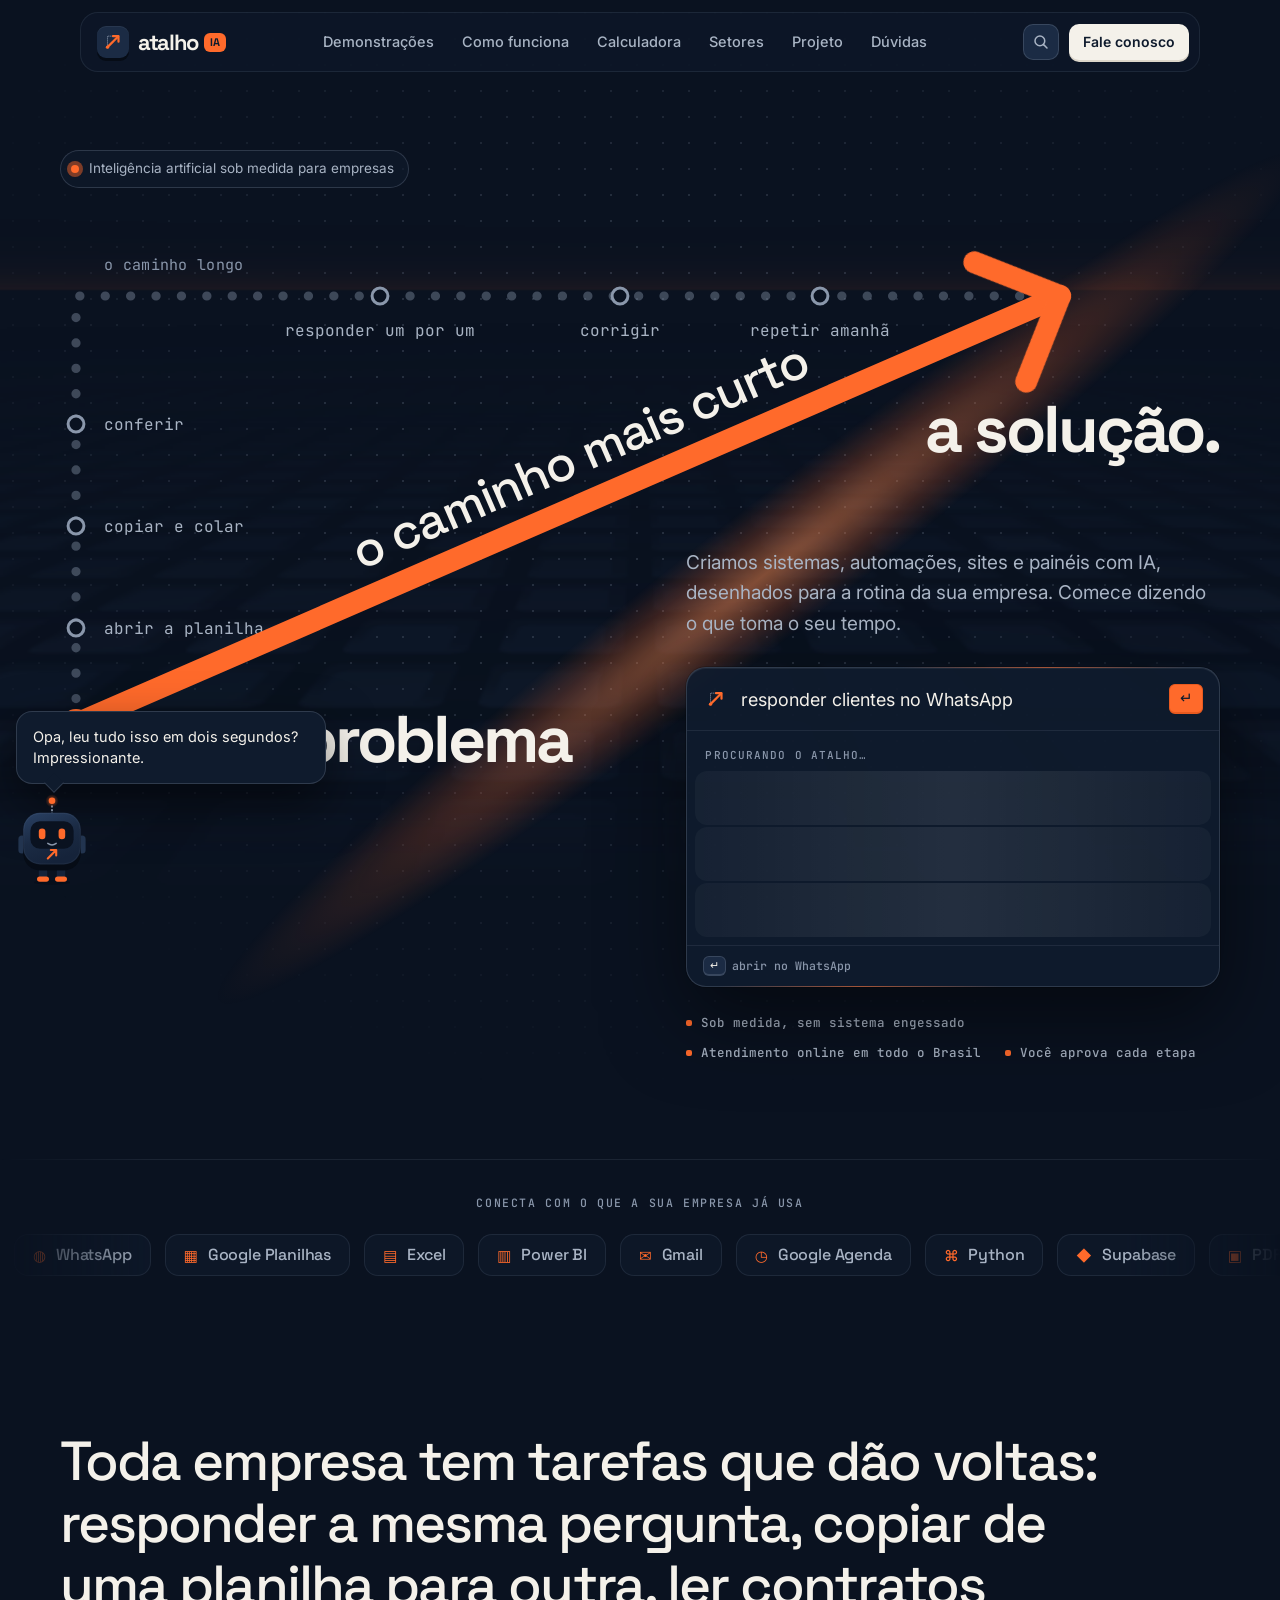
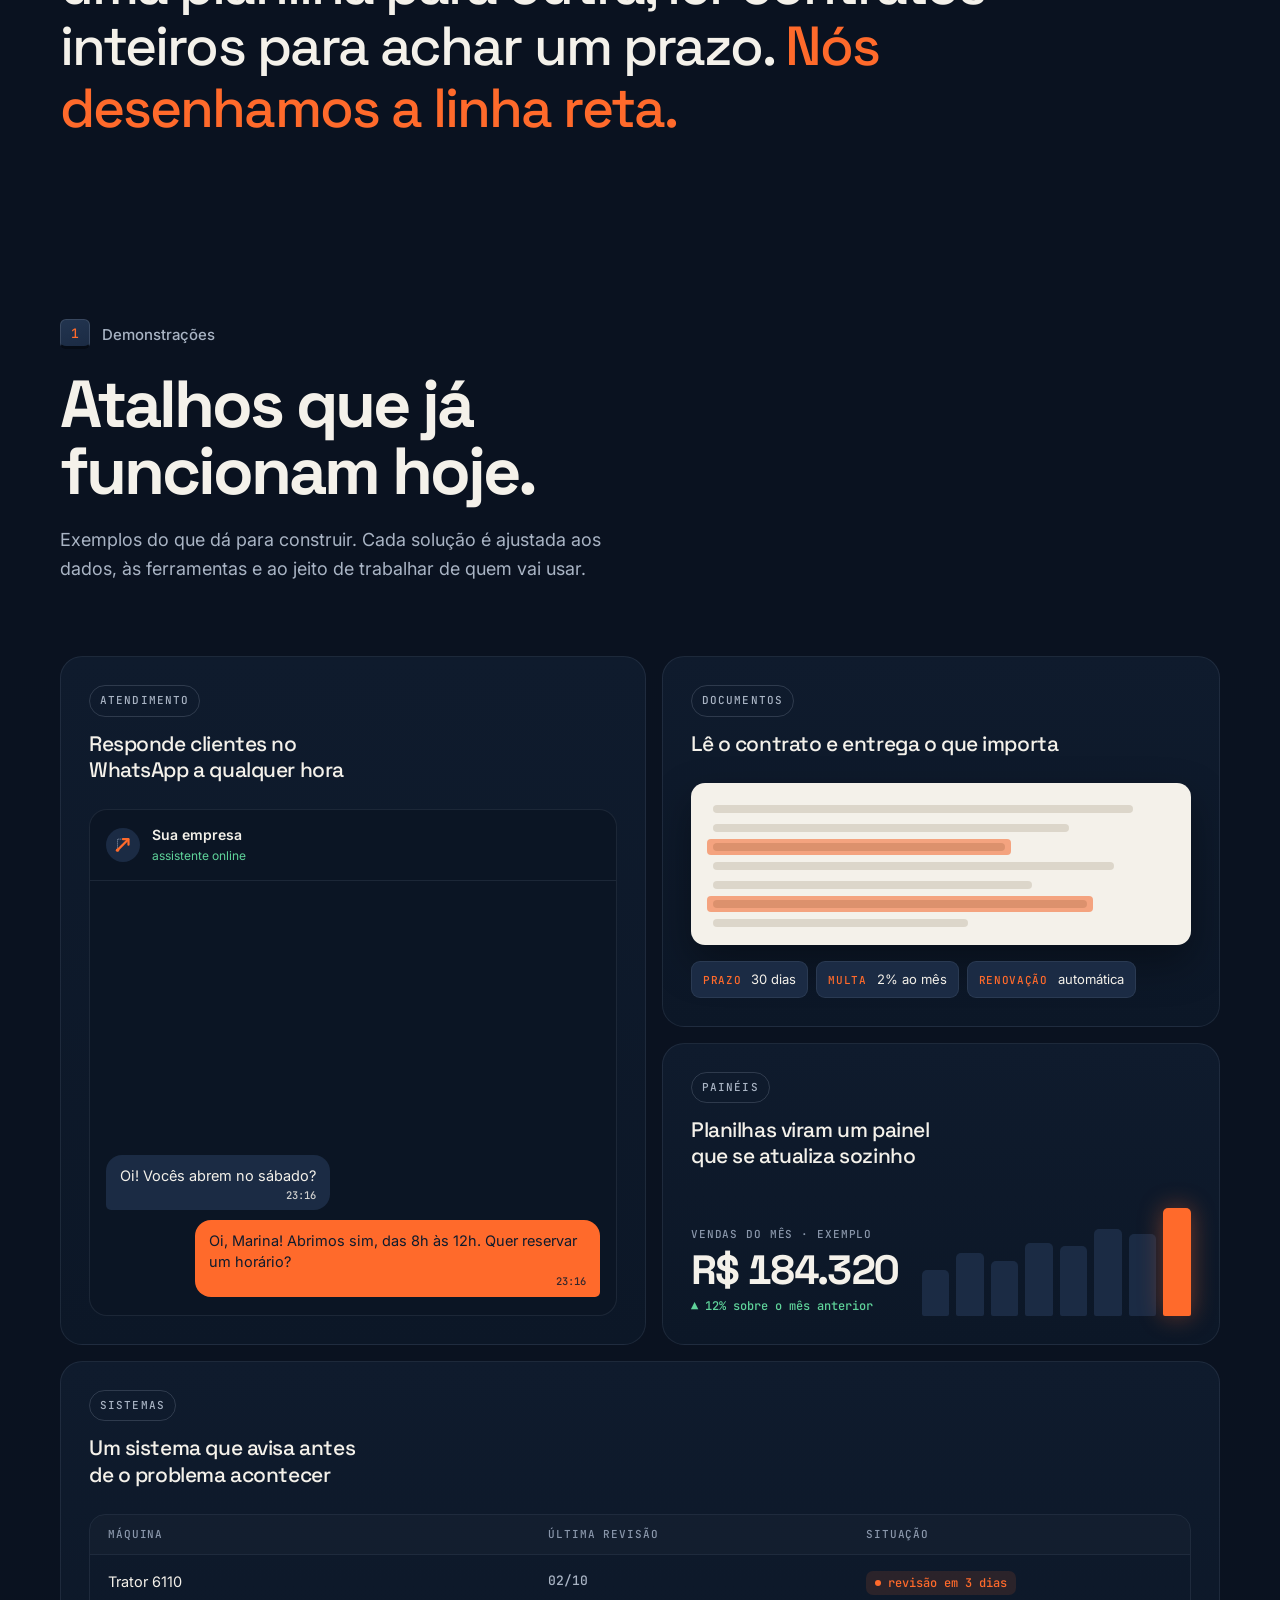
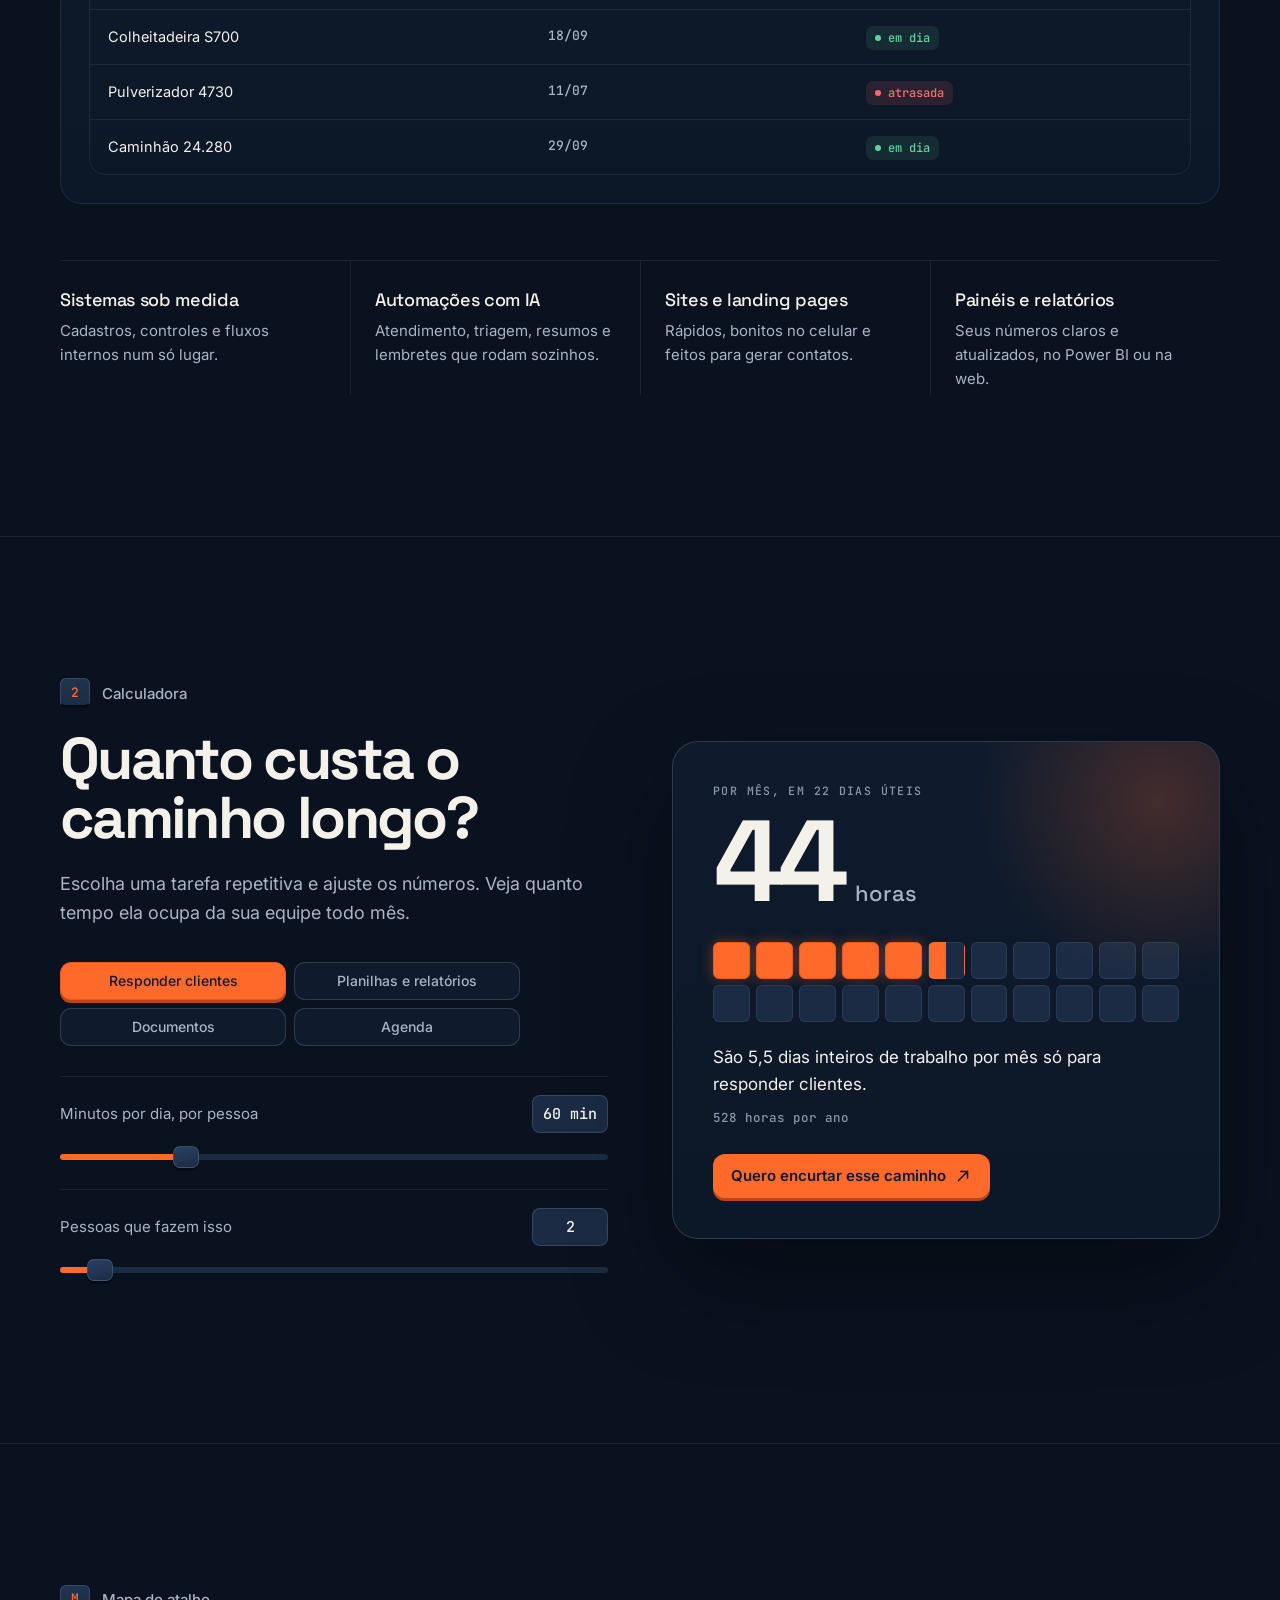
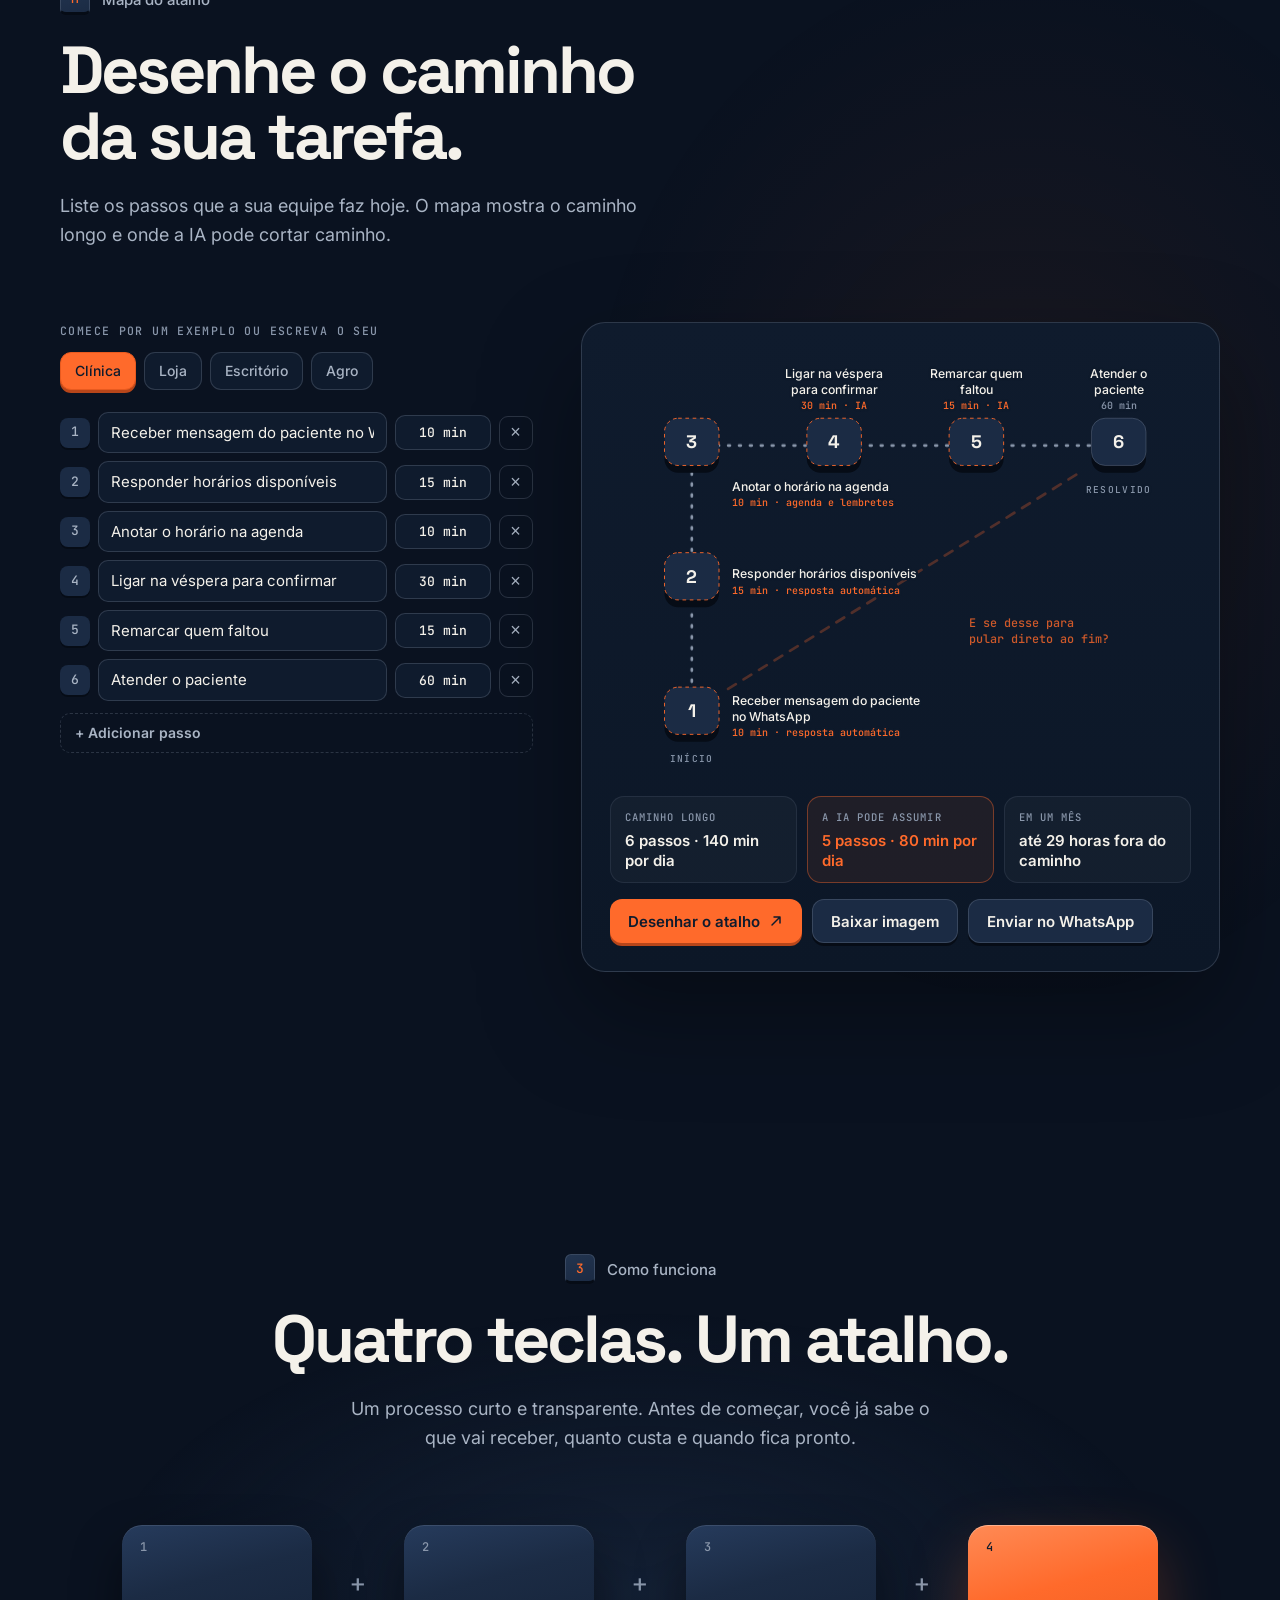
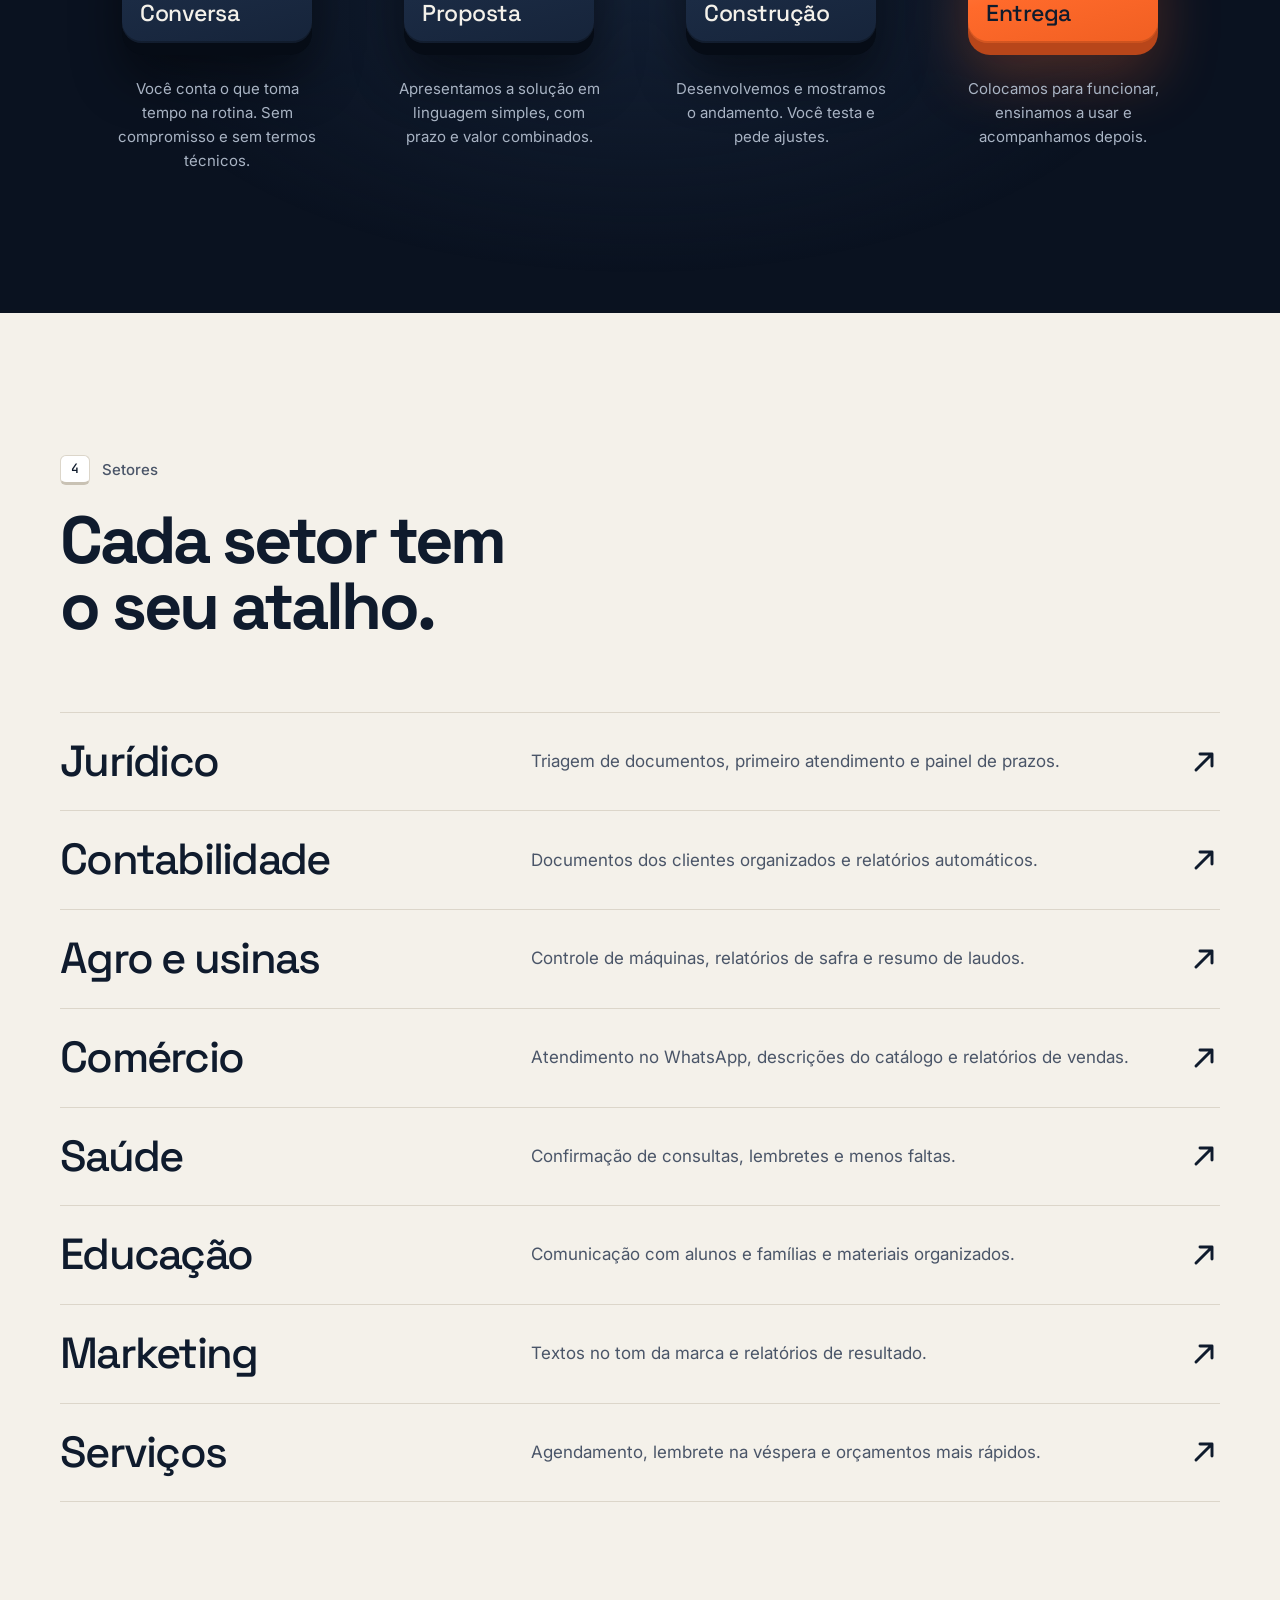
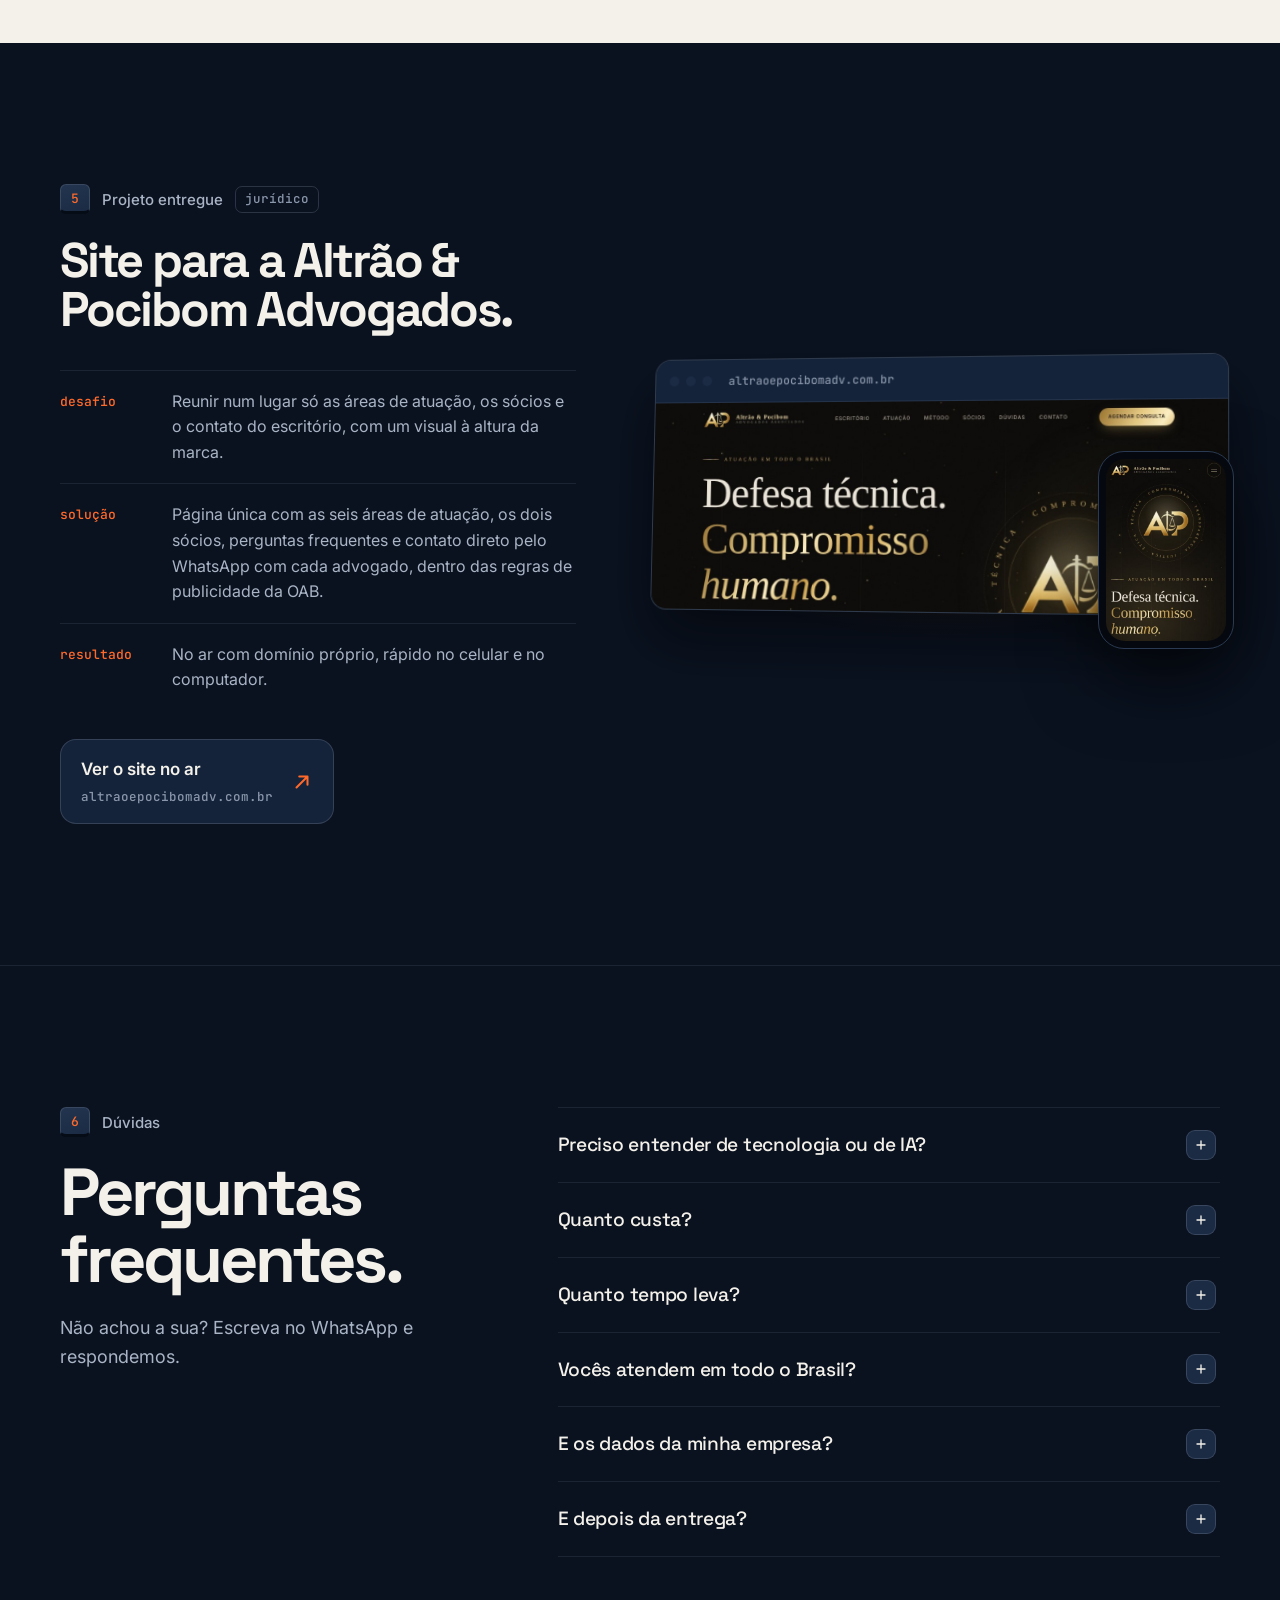
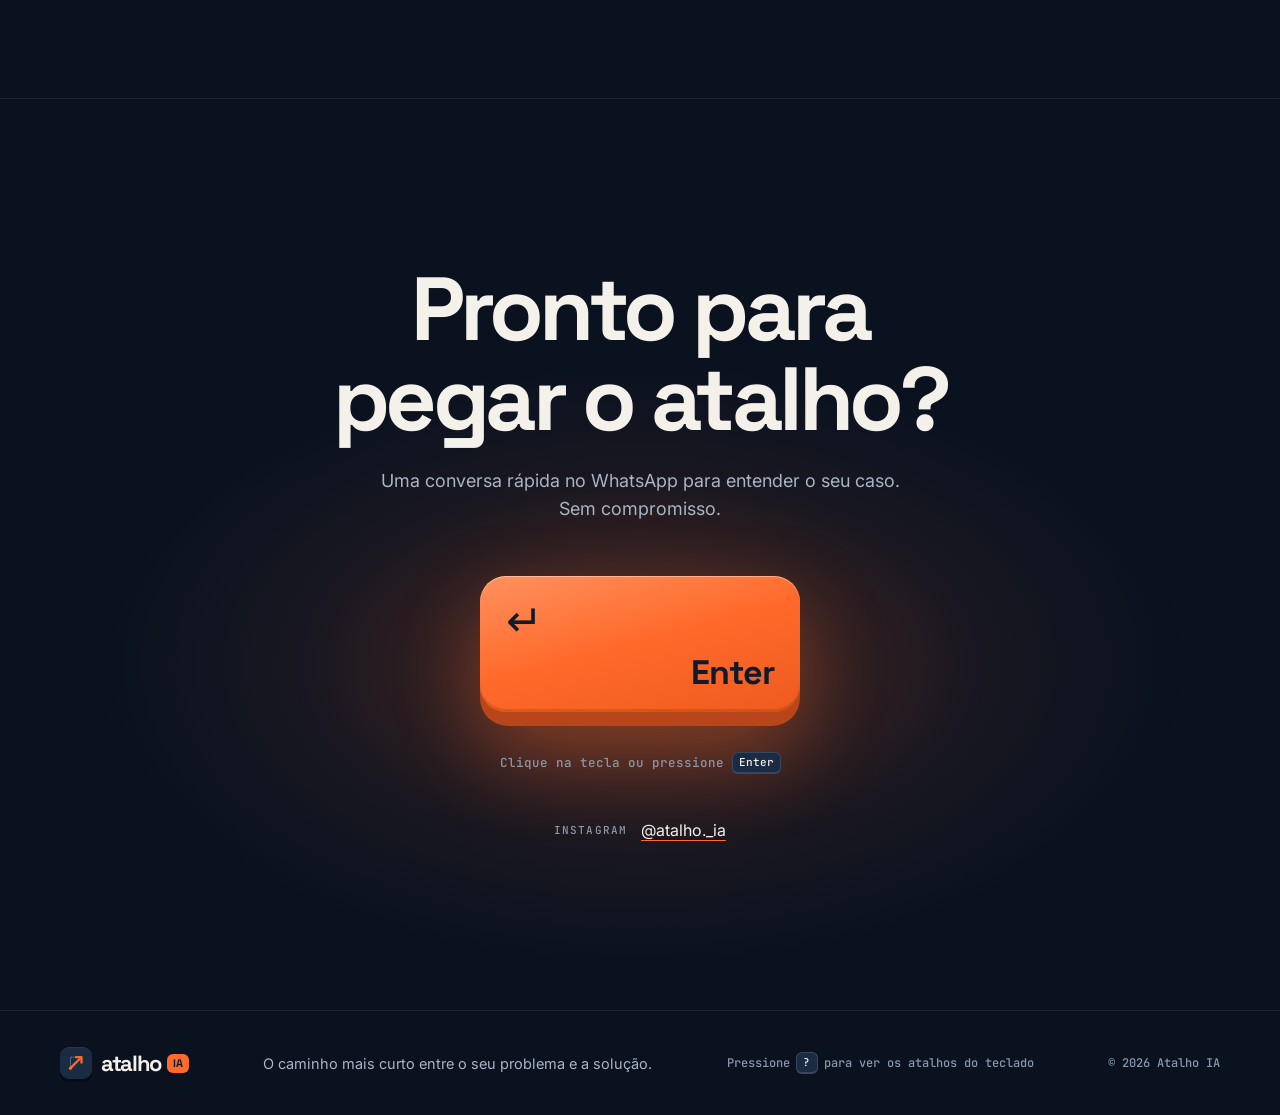
==== commit 59a133ff: "Fundo 3D: teclado infinito atrás da página Shader WebGL sem biblioteca: piso de teclas em perspectiv" ====
--- a/index.html
+++ b/index.html
@@ -27,7 +27,7 @@
 <link rel="preconnect" href="https://fonts.googleapis.com">
 <link rel="preconnect" href="https://fonts.gstatic.com" crossorigin>
 <link href="https://fonts.googleapis.com/css2?family=Inter:wght@400;500;600&family=JetBrains+Mono:wght@400;500&family=Space+Grotesk:wght@400;500;700&display=swap" rel="stylesheet">
-<link rel="stylesheet" href="styles.css?v=4.0">
+<link rel="stylesheet" href="styles.css?v=4.1">
 
 <script type="application/ld+json">
 {
@@ -488,14 +488,15 @@
   <svg viewBox="0 0 32 32" aria-hidden="true"><path d="M16 3C9 3 3.3 8.6 3.3 15.6c0 2.4.7 4.7 1.9 6.7L3 29l6.9-2.2c1.9 1 4 1.6 6.1 1.6 7 0 12.7-5.7 12.7-12.7S23 3 16 3zm0 23.1c-2 0-3.9-.6-5.5-1.6l-.4-.2-4.1 1.3 1.3-4-.3-.4c-1.1-1.7-1.7-3.6-1.7-5.6 0-5.8 4.7-10.5 10.6-10.5s10.6 4.7 10.6 10.5S21.8 26.1 16 26.1zm5.8-7.9c-.3-.2-1.9-.9-2.2-1s-.5-.2-.7.2-.8 1-1 1.2-.4.2-.7.1c-.3-.2-1.300-.5-2.5-1.6-.9-.8-1.6-1.8-1.7-2.1-.2-.3 0-.5.1-.6l.5-.6c.2-.2.2-.3.3-.6.1-.2 0-.4 0-.6l-1-2.4c-.3-.6-.5-.5-.7-.5h-.6c-.2 0-.6.1-.9.4s-1.2 1.1-1.2 2.8 1.2 3.2 1.4 3.5c.2.2 2.4 3.7 5.8 5.1 2.9 1.1 3.4.9 4 .8.6-.1 1.9-.8 2.2-1.5.3-.8.3-1.4.2-1.5-.1-.2-.3-.3-.6-.4z"/></svg>
 </a>
 
-<script src="intro.js?v=4.0"></script>
-<script src="script.js?v=4.0"></script>
-<script src="cursor.js?v=4.0"></script>
-<script src="tec-cerebro.js?v=4.0"></script>
-<script src="mascote.js?v=4.0"></script>
-<script src="interacoes.js?v=4.0"></script>
-<script src="mapa.js?v=4.0"></script>
-<script src="palco.js?v=4.0"></script>
-<script src="trilho.js?v=4.0"></script>
+<script src="intro.js?v=4.1"></script>
+<script src="fundo3d.js?v=4.1"></script>
+<script src="script.js?v=4.1"></script>
+<script src="cursor.js?v=4.1"></script>
+<script src="tec-cerebro.js?v=4.1"></script>
+<script src="mascote.js?v=4.1"></script>
+<script src="interacoes.js?v=4.1"></script>
+<script src="mapa.js?v=4.1"></script>
+<script src="palco.js?v=4.1"></script>
+<script src="trilho.js?v=4.1"></script>
 </body>
 </html>
--- a/styles.css
+++ b/styles.css
@@ -591,10 +591,12 @@
 [data-ima] { transition: translate .35s cubic-bezier(.2,.8,.2,1), transform .15s, background .2s, box-shadow .2s; }
 
 /* ---------- Ferramentas (faixa em movimento) ---------- */
-.ferramentas { position: relative; padding: 34px 0 40px; border-top: 1px solid var(--linha); overflow: hidden; overflow: clip; }
-.ferramentas::before, .ferramentas::after { content: ""; position: absolute; top: 0; bottom: 0; width: 12%; z-index: 1; pointer-events: none; }
-.ferramentas::before { left: 0; background: linear-gradient(90deg, var(--fundo), transparent); }
-.ferramentas::after { right: 0; background: linear-gradient(-90deg, var(--fundo), transparent); }
+/* laterais esmaecidas por máscara no contêiner (que não anima); o trilho é que se move por transform */
+.ferramentas {
+  position: relative; padding: 34px 0 40px; border-top: 1px solid var(--linha); overflow: hidden; overflow: clip;
+  -webkit-mask-image: linear-gradient(90deg, transparent, #000 12%, #000 88%, transparent);
+  mask-image: linear-gradient(90deg, transparent, #000 12%, #000 88%, transparent);
+}
 .ferramentas__titulo { text-align: center; font-size: 11.5px; letter-spacing: .14em; text-transform: uppercase; color: var(--nevoa); margin-bottom: 22px; padding-inline: 20px; }
 .ferramentas__trilho {
   display: flex; width: max-content; animation: desliza 42s linear infinite; will-change: transform;
@@ -1121,3 +1123,6 @@
 .tec.voo-rapel .tec__perna--e { animation: tec-passo .25s ease-in-out infinite alternate; }
 .tec.voo-rapel .tec__perna--d { animation: tec-passo .25s ease-in-out infinite alternate-reverse; }
 
+
+/* ---------- Fundo 3D (v4.1): teclado infinito atrás da página (fundo3d.js) ---------- */
+.fundo3d { position: fixed; inset: 0; width: 100%; height: 100%; z-index: -1; pointer-events: none; image-rendering: auto; }
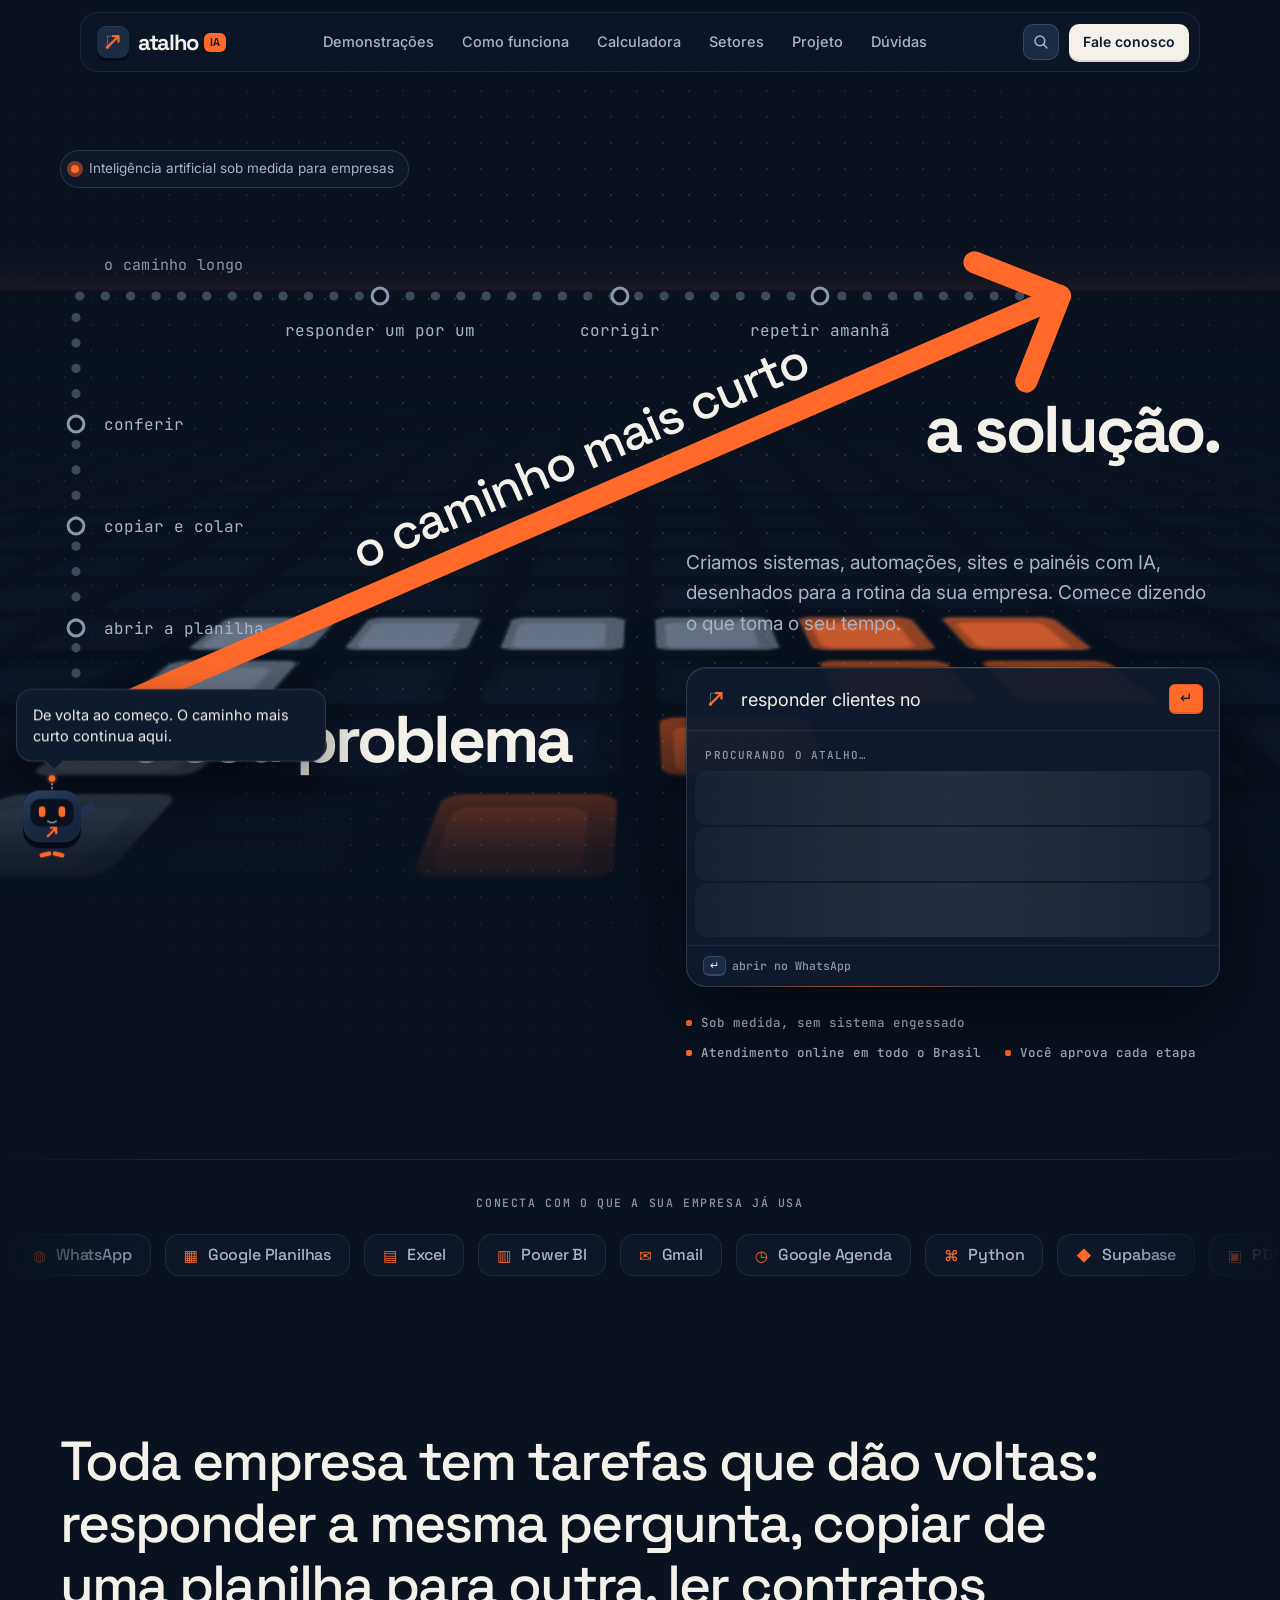
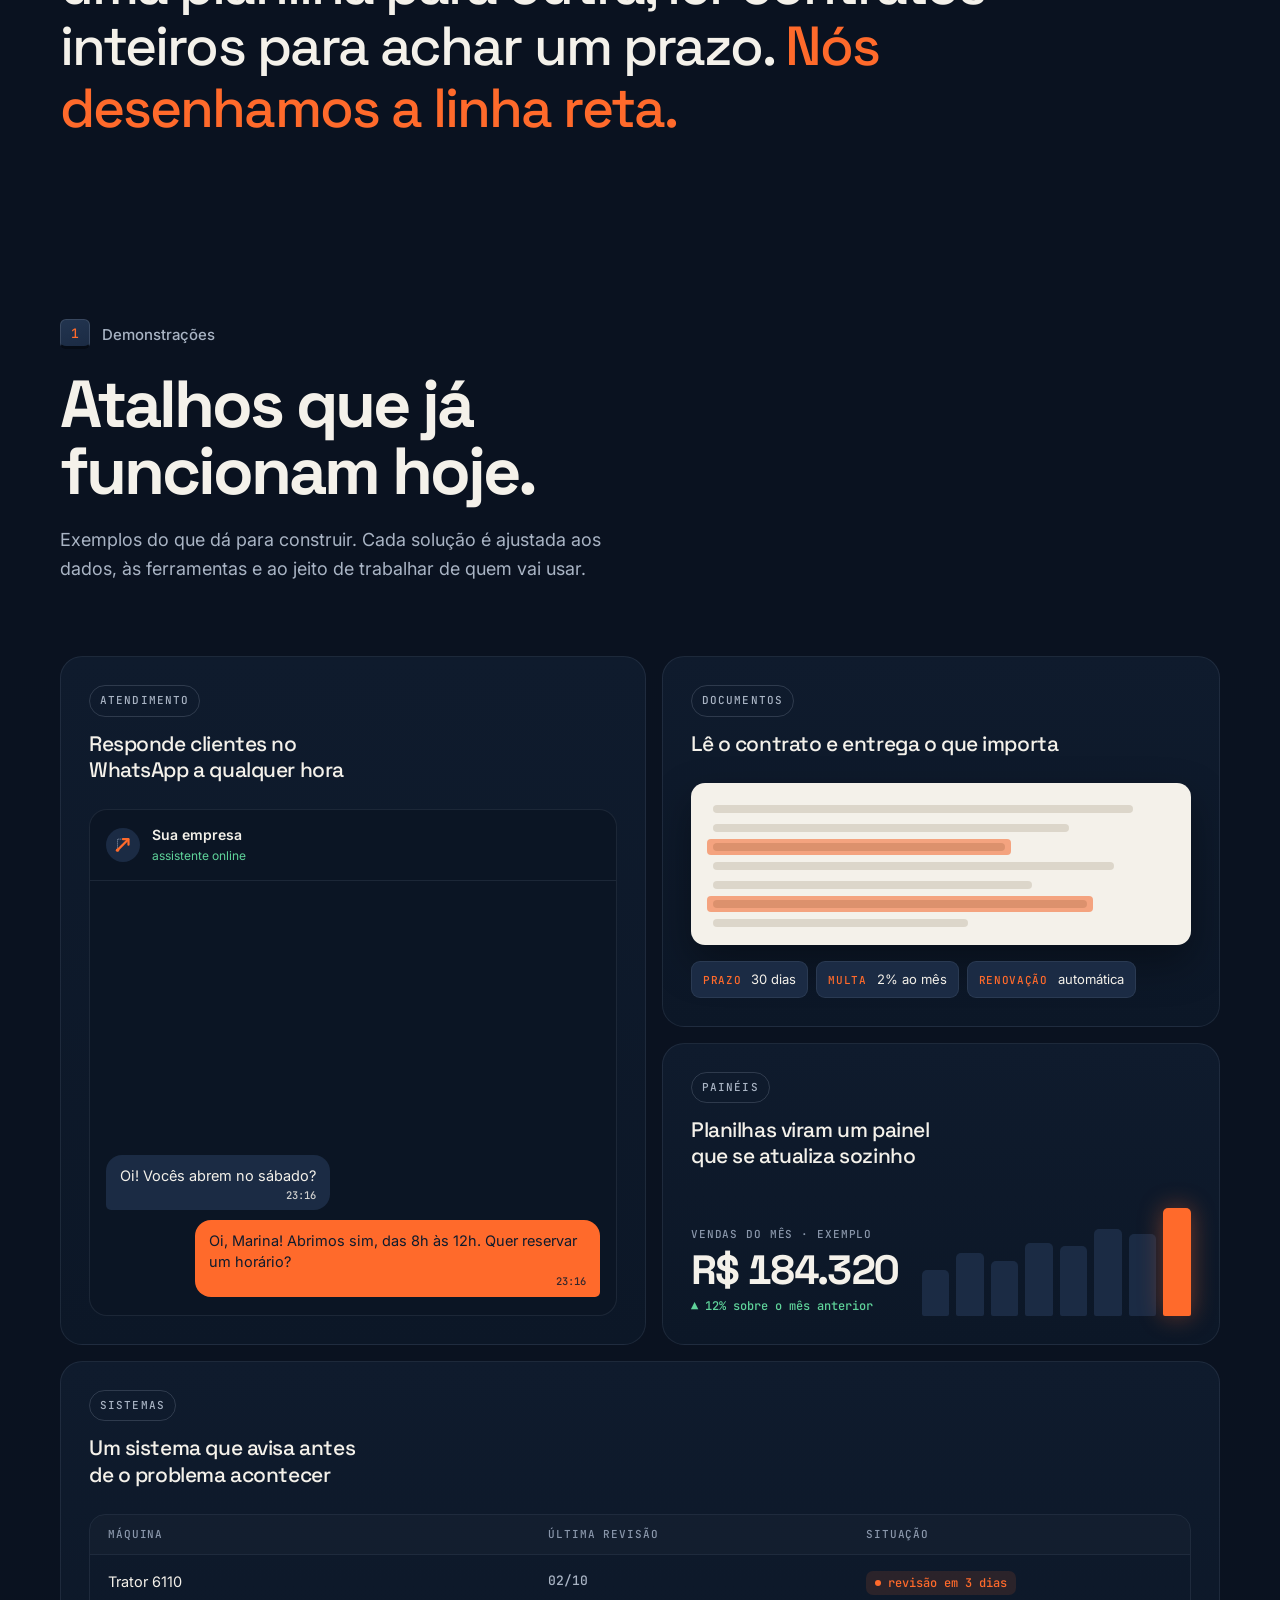
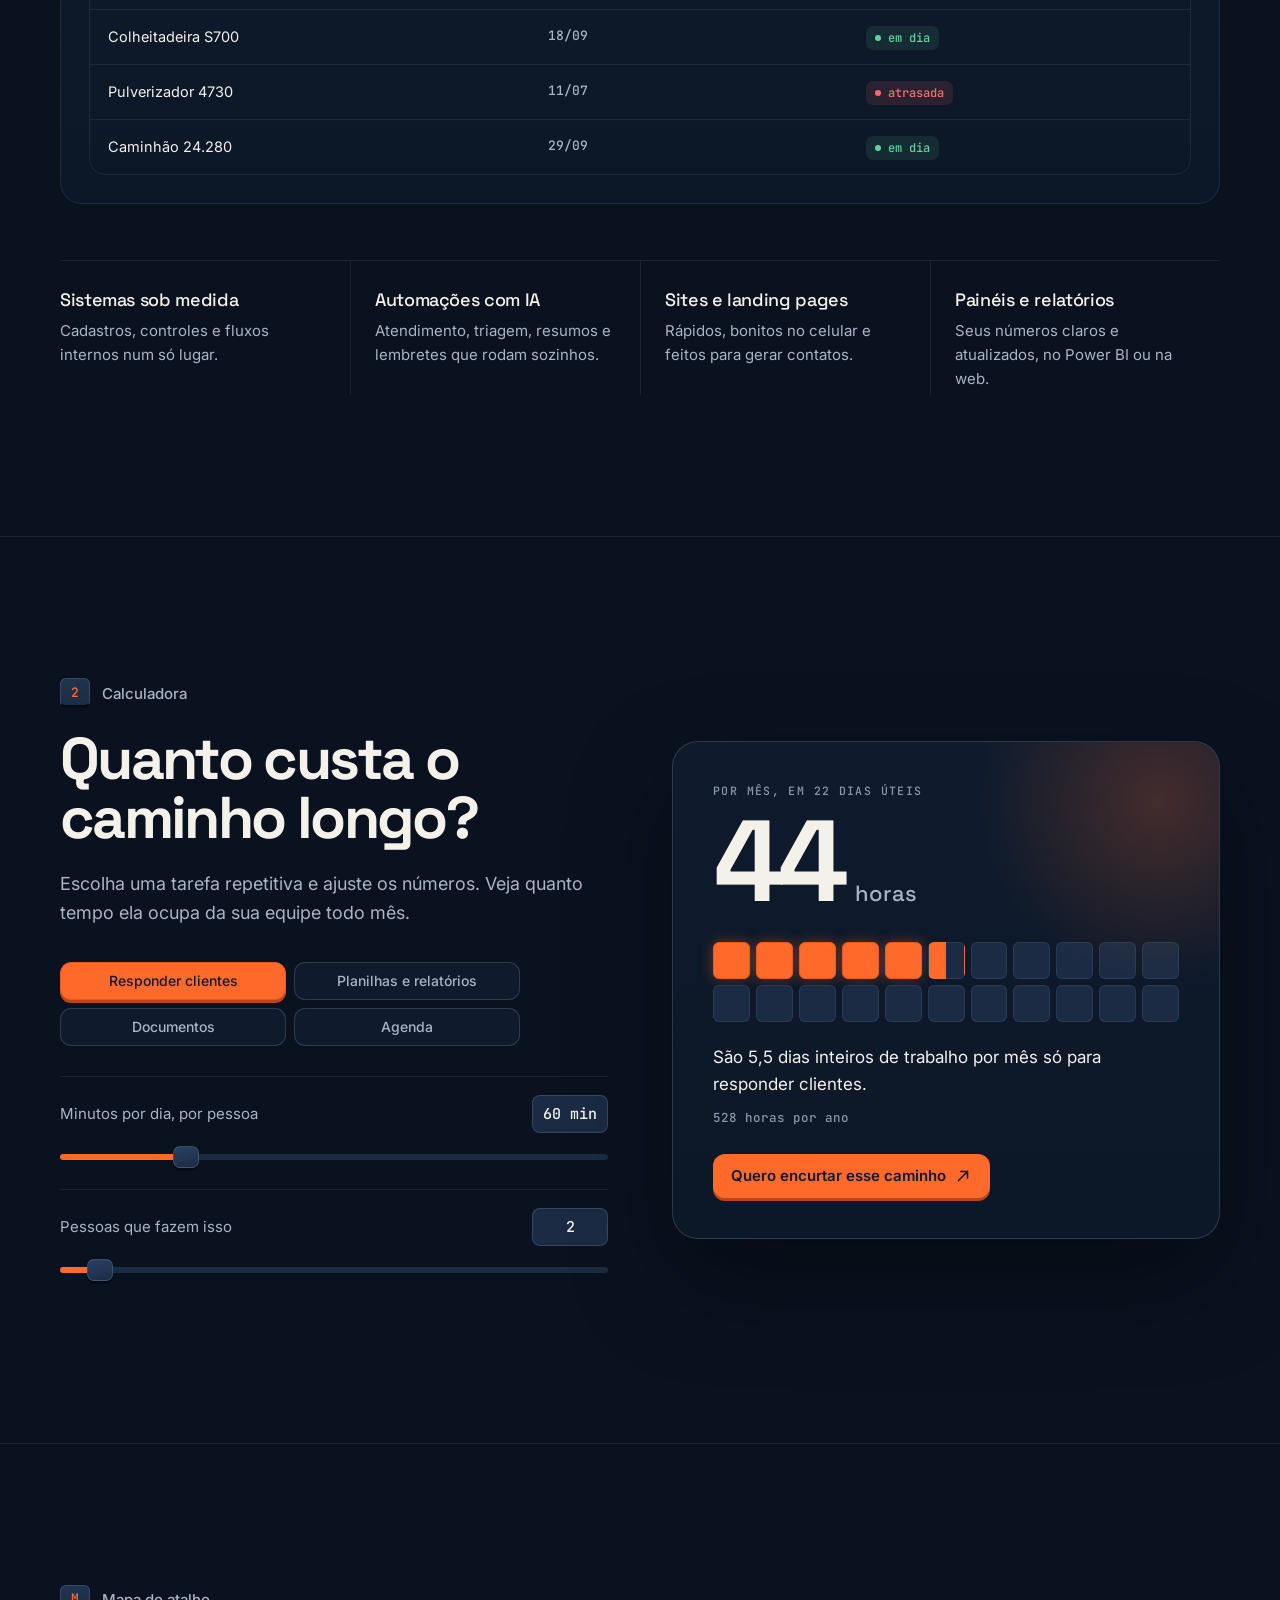
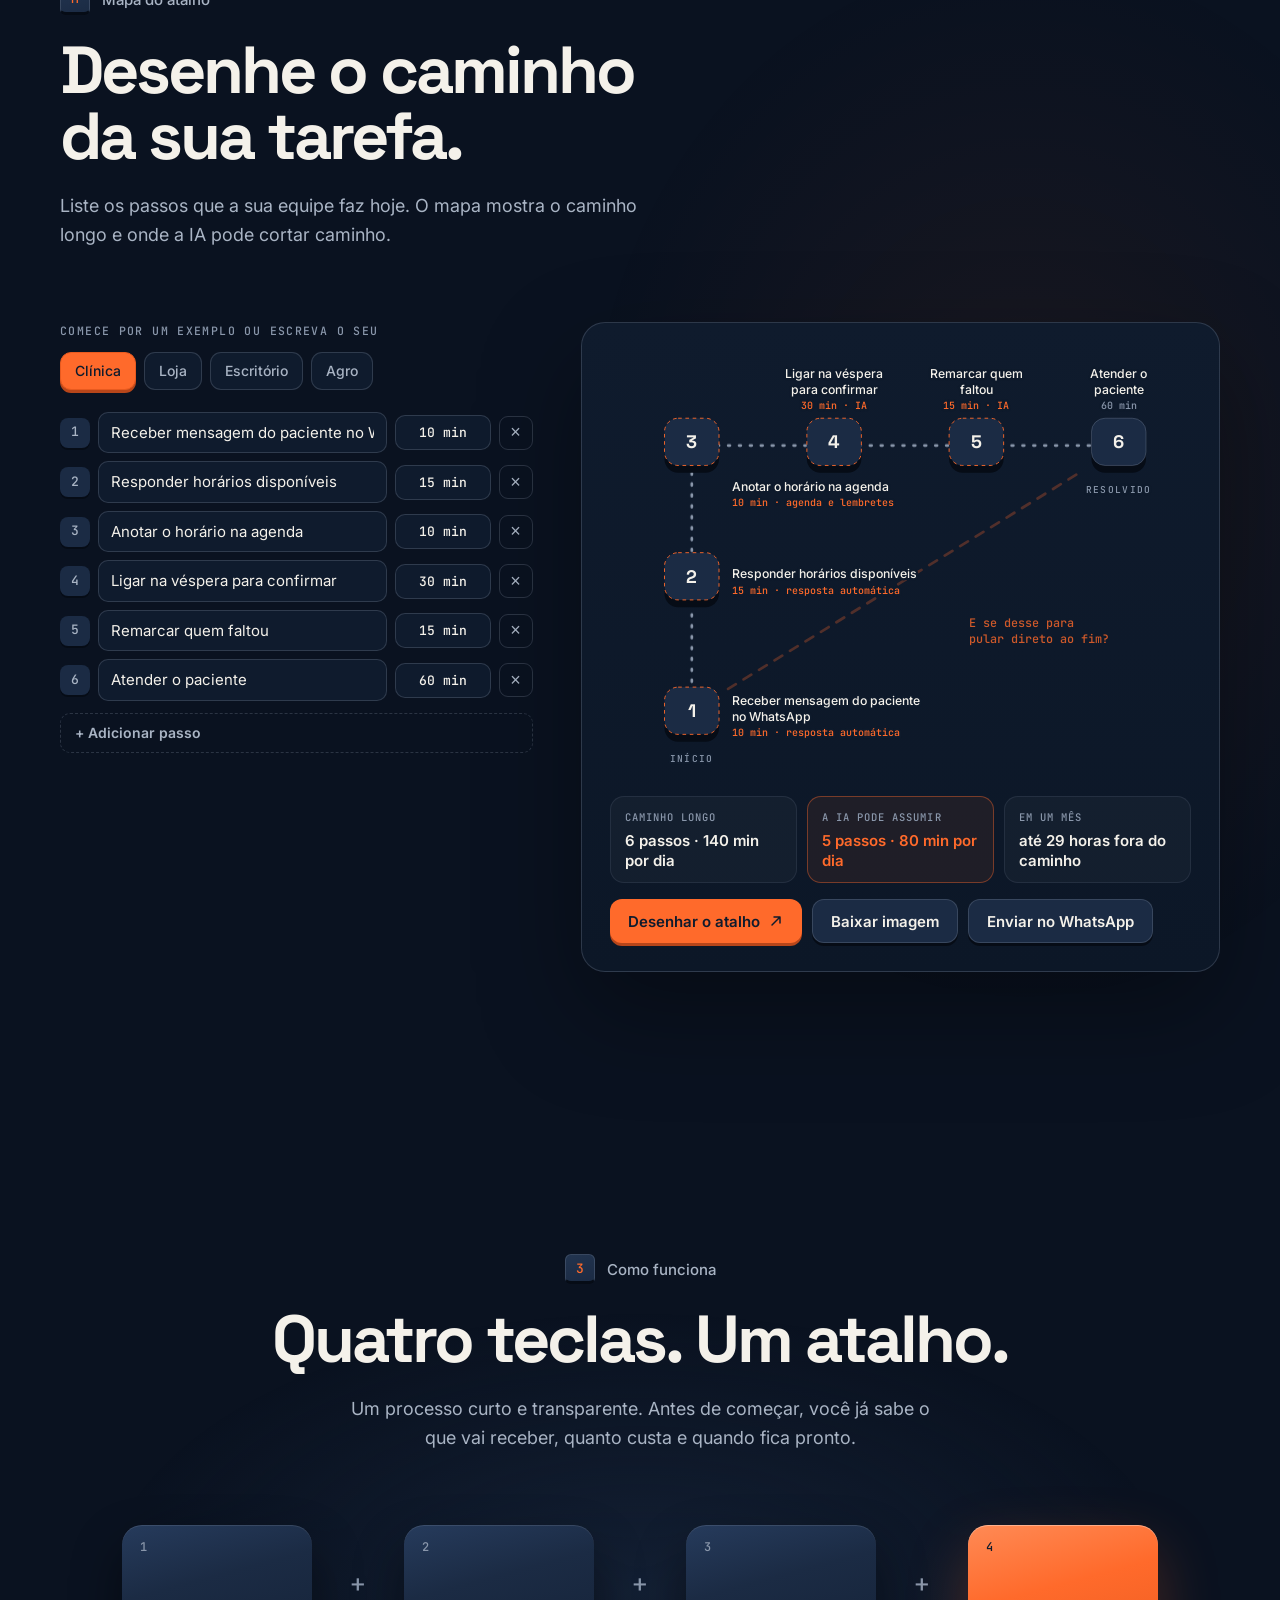
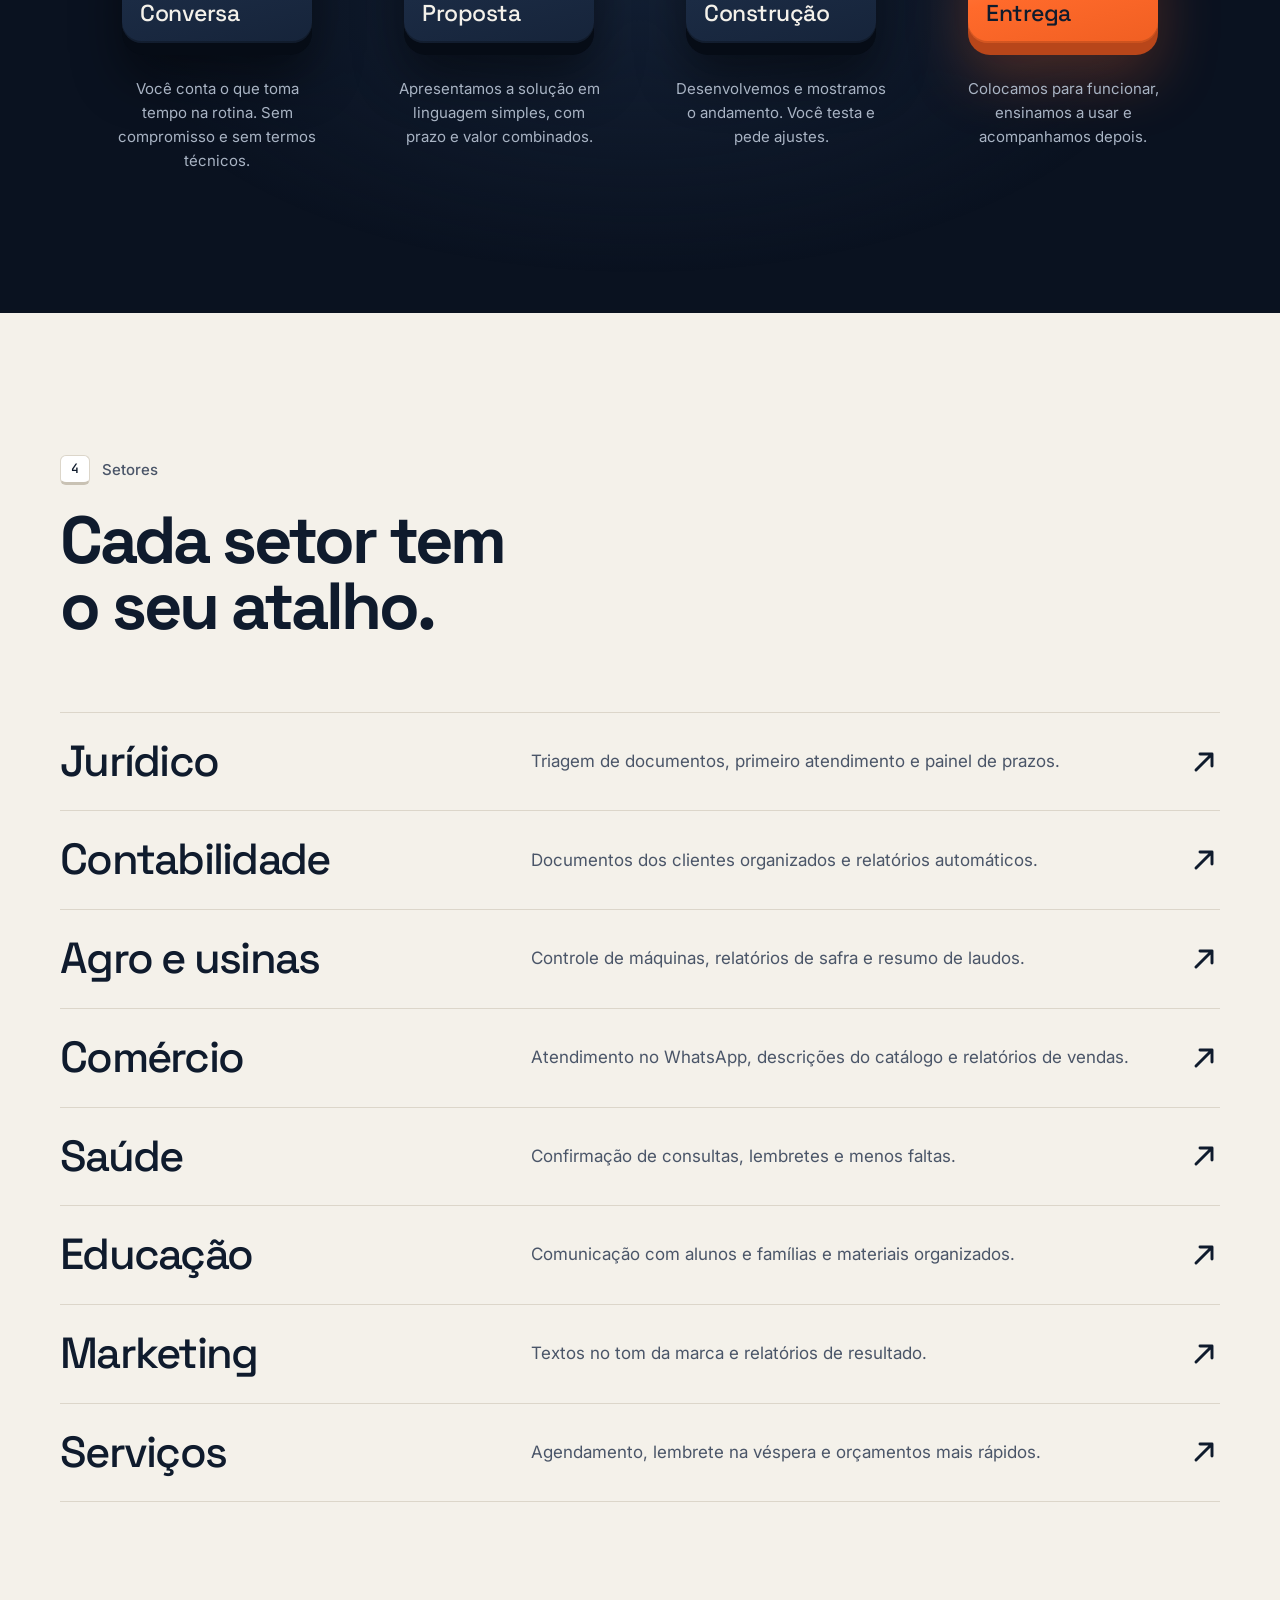
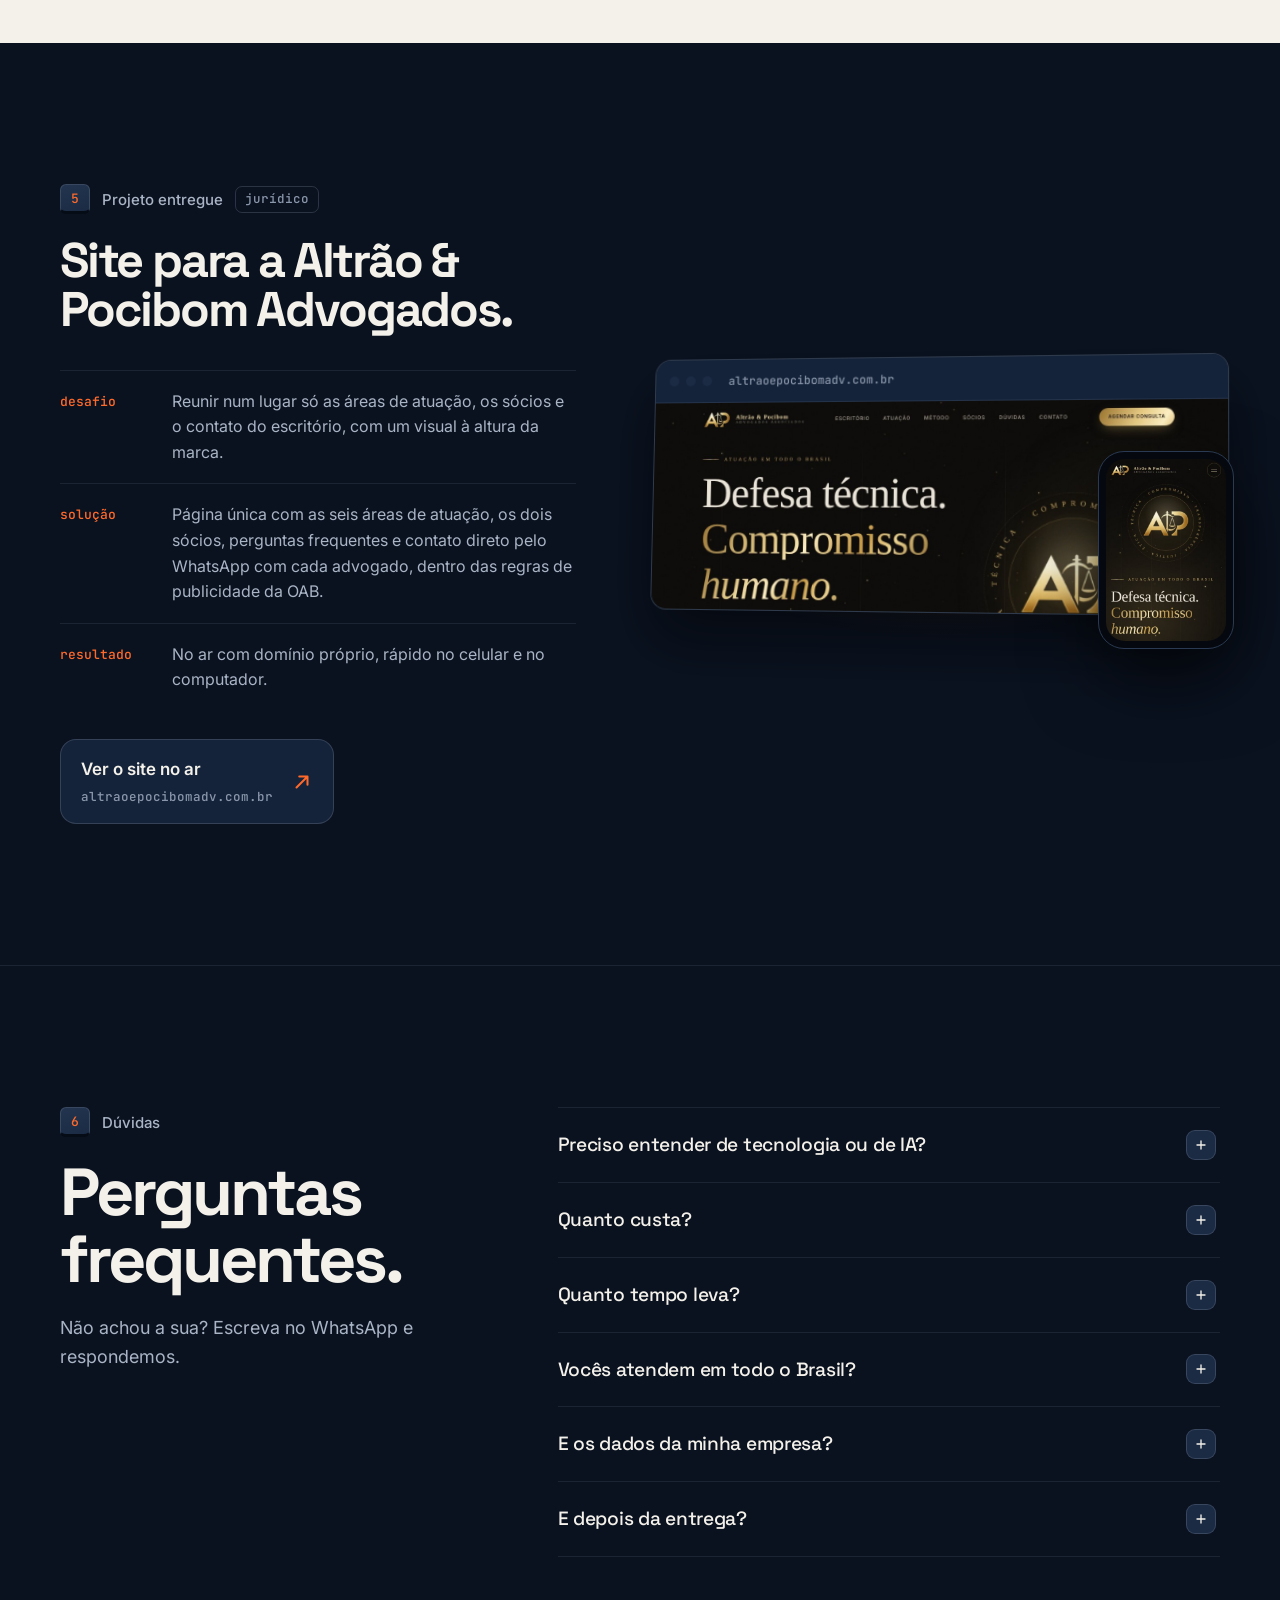
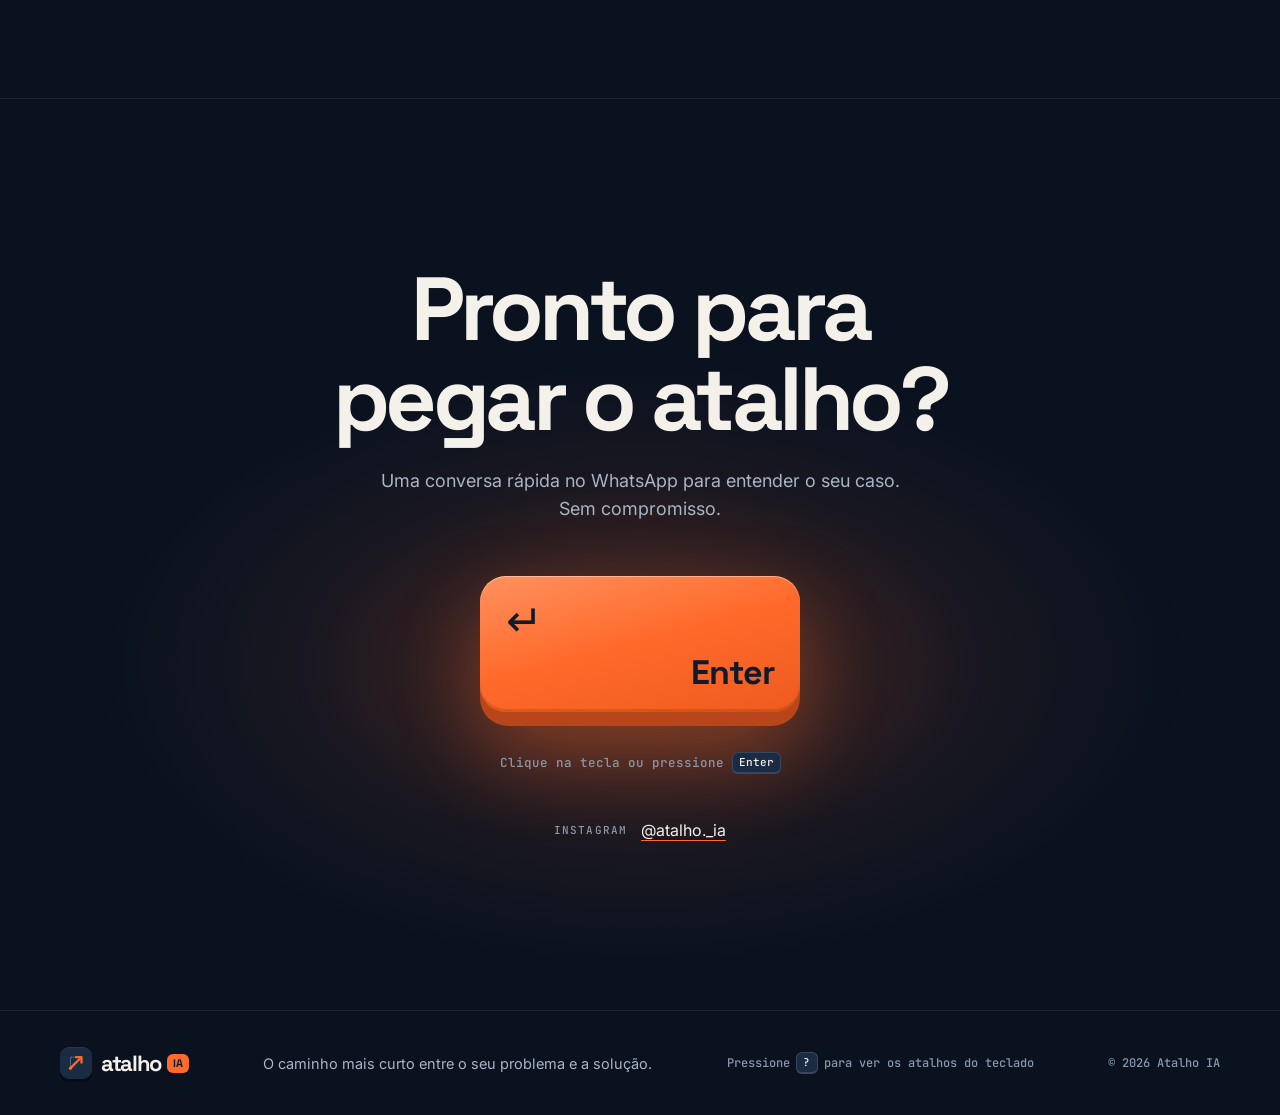
==== commit a7d706a8: "Remove o feixe laranja diagonal do fundo do topo Co-Authored-By: Claude Opus 5.5 <noreply@anthropic." ====
--- a/index.html
+++ b/index.html
@@ -27,7 +27,7 @@
 <link rel="preconnect" href="https://fonts.googleapis.com">
 <link rel="preconnect" href="https://fonts.gstatic.com" crossorigin>
 <link href="https://fonts.googleapis.com/css2?family=Inter:wght@400;500;600&family=JetBrains+Mono:wght@400;500&family=Space+Grotesk:wght@400;500;700&display=swap" rel="stylesheet">
-<link rel="stylesheet" href="styles.css?v=4.1">
+<link rel="stylesheet" href="styles.css?v=4.2">
 
 <script type="application/ld+json">
 {
@@ -117,7 +117,6 @@
     <div class="hero__fundo" aria-hidden="true">
       <div class="hero__grade"></div>
       <div class="hero__luz"></div>
-      <div class="hero__feixe"></div>
     </div>
 
     <div class="wrap hero__in">
@@ -488,15 +487,15 @@
   <svg viewBox="0 0 32 32" aria-hidden="true"><path d="M16 3C9 3 3.3 8.6 3.3 15.6c0 2.4.7 4.7 1.9 6.7L3 29l6.9-2.2c1.9 1 4 1.6 6.1 1.6 7 0 12.7-5.7 12.7-12.7S23 3 16 3zm0 23.1c-2 0-3.9-.6-5.5-1.6l-.4-.2-4.1 1.3 1.3-4-.3-.4c-1.1-1.7-1.7-3.6-1.7-5.6 0-5.8 4.7-10.5 10.6-10.5s10.6 4.7 10.6 10.5S21.8 26.1 16 26.1zm5.8-7.9c-.3-.2-1.9-.9-2.2-1s-.5-.2-.7.2-.8 1-1 1.2-.4.2-.7.1c-.3-.2-1.300-.5-2.5-1.6-.9-.8-1.6-1.8-1.7-2.1-.2-.3 0-.5.1-.6l.5-.6c.2-.2.2-.3.3-.6.1-.2 0-.4 0-.6l-1-2.4c-.3-.6-.5-.5-.7-.5h-.6c-.2 0-.6.1-.9.4s-1.2 1.1-1.2 2.8 1.2 3.2 1.4 3.5c.2.2 2.4 3.7 5.8 5.1 2.9 1.1 3.4.9 4 .8.6-.1 1.9-.8 2.2-1.5.3-.8.3-1.4.2-1.5-.1-.2-.3-.3-.6-.4z"/></svg>
 </a>
 
-<script src="intro.js?v=4.1"></script>
-<script src="fundo3d.js?v=4.1"></script>
-<script src="script.js?v=4.1"></script>
-<script src="cursor.js?v=4.1"></script>
-<script src="tec-cerebro.js?v=4.1"></script>
-<script src="mascote.js?v=4.1"></script>
-<script src="interacoes.js?v=4.1"></script>
-<script src="mapa.js?v=4.1"></script>
-<script src="palco.js?v=4.1"></script>
-<script src="trilho.js?v=4.1"></script>
+<script src="intro.js?v=4.2"></script>
+<script src="fundo3d.js?v=4.2"></script>
+<script src="script.js?v=4.2"></script>
+<script src="cursor.js?v=4.2"></script>
+<script src="tec-cerebro.js?v=4.2"></script>
+<script src="mascote.js?v=4.2"></script>
+<script src="interacoes.js?v=4.2"></script>
+<script src="mapa.js?v=4.2"></script>
+<script src="palco.js?v=4.2"></script>
+<script src="trilho.js?v=4.2"></script>
 </body>
 </html>
--- a/styles.css
+++ b/styles.css
@@ -138,12 +138,6 @@
   mask-image: radial-gradient(closest-side, #000, transparent); -webkit-mask-image: radial-gradient(closest-side, #000, transparent);
 }
 .hero__luz.on { opacity: 1; }
-.hero__feixe { /* a seta do símbolo, em luz */
-  position: absolute; left: 50%; top: 58%; width: 150%; height: 180px; translate: -50% -50%; rotate: -38deg;
-  /* (v3) elipse com degradê suave: o efeito do antigo blur, sem filtro nem máscara */
-  background: radial-gradient(ellipse 50% 50% at 58% 50%, rgba(255, 140, 80, .55), rgba(255, 106, 43, .22) 40%, rgba(255, 106, 43, .06) 62%, transparent 72%);
-  opacity: .9;
-}
 @keyframes respira { 50% { opacity: .5; } }
 .hero__in { display: flex; flex-direction: column; align-items: flex-start; }
 .selo {
@@ -257,7 +251,6 @@
   .hero { padding-top: calc(118px + env(safe-area-inset-top, 0px)); padding-bottom: 72px; }
   .paleta input { font-size: 16px; }
   .selo { font-size: 12.5px; }
-  .hero__feixe { animation: none; }
   .btn { white-space: nowrap; }
   .hero__h1 { font-size: clamp(38px, 11vw, 48px); }
   .item { grid-template-columns: 30px 1fr; }
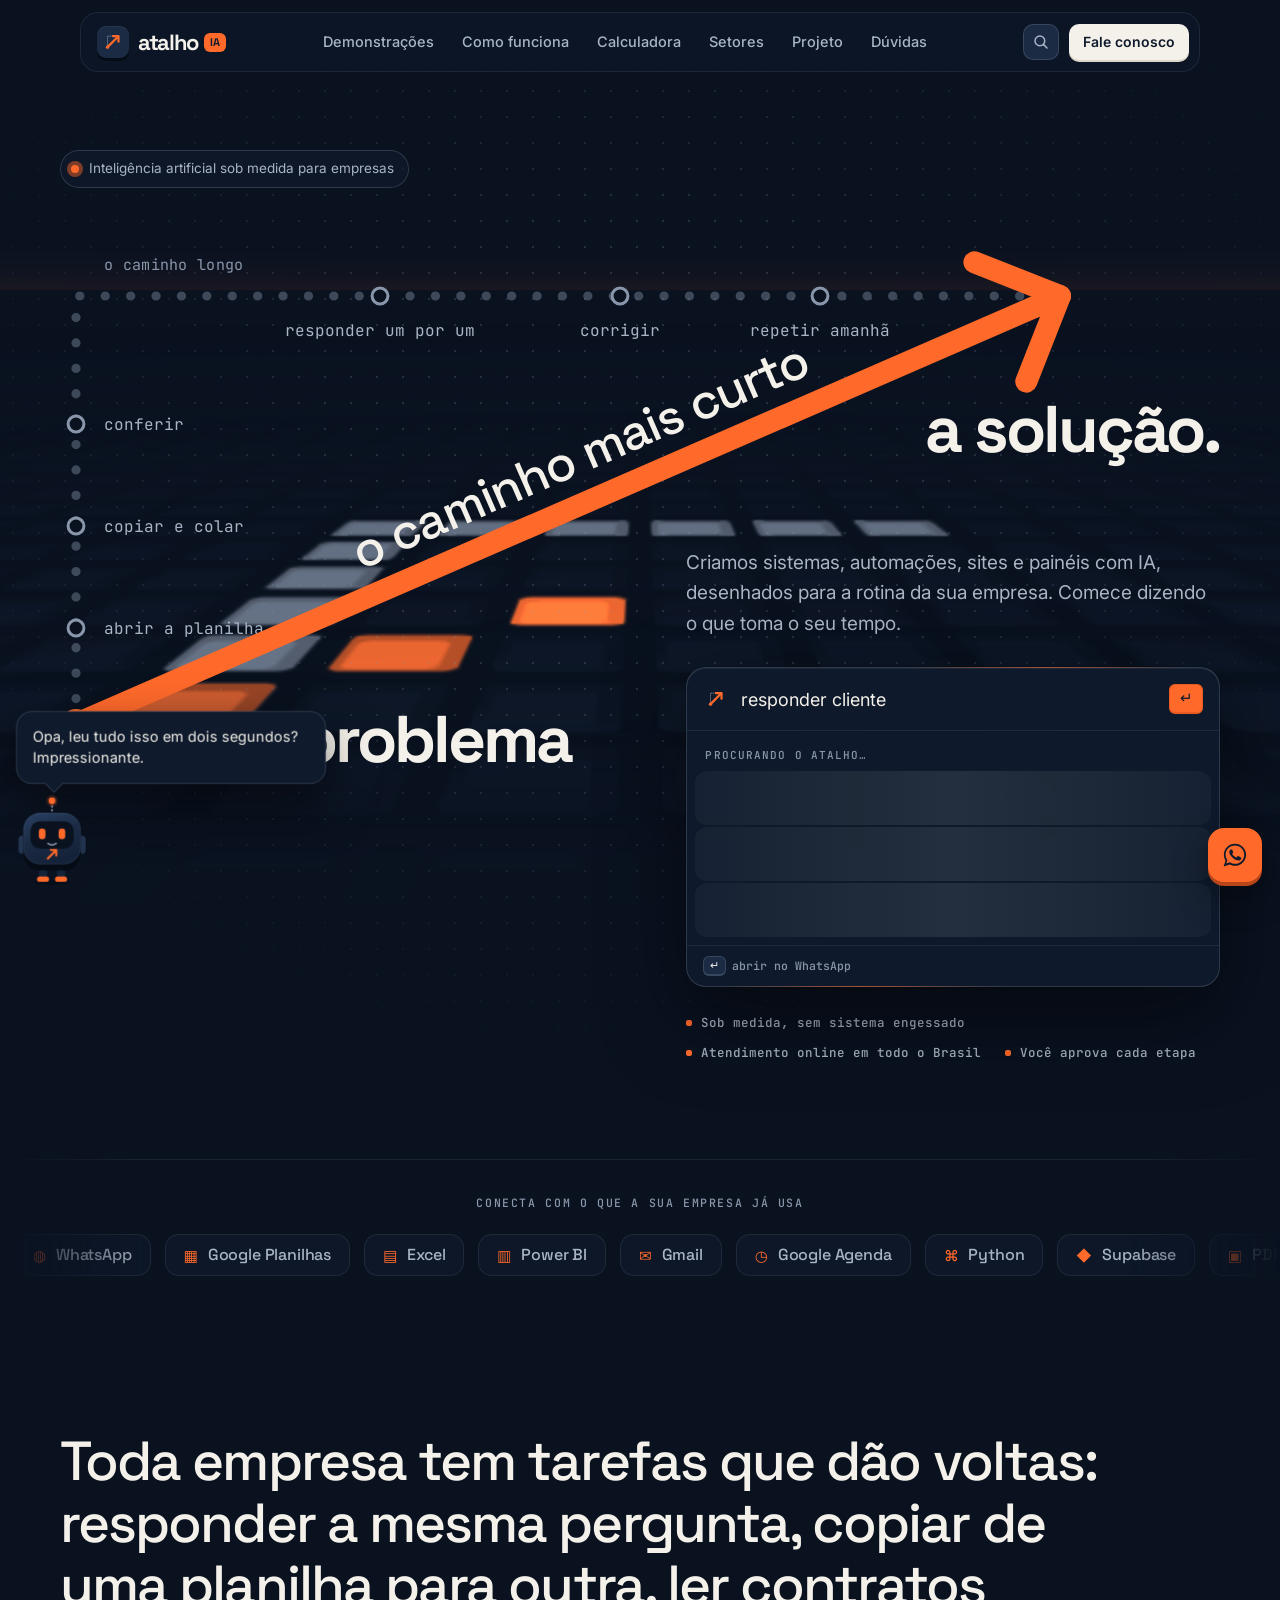
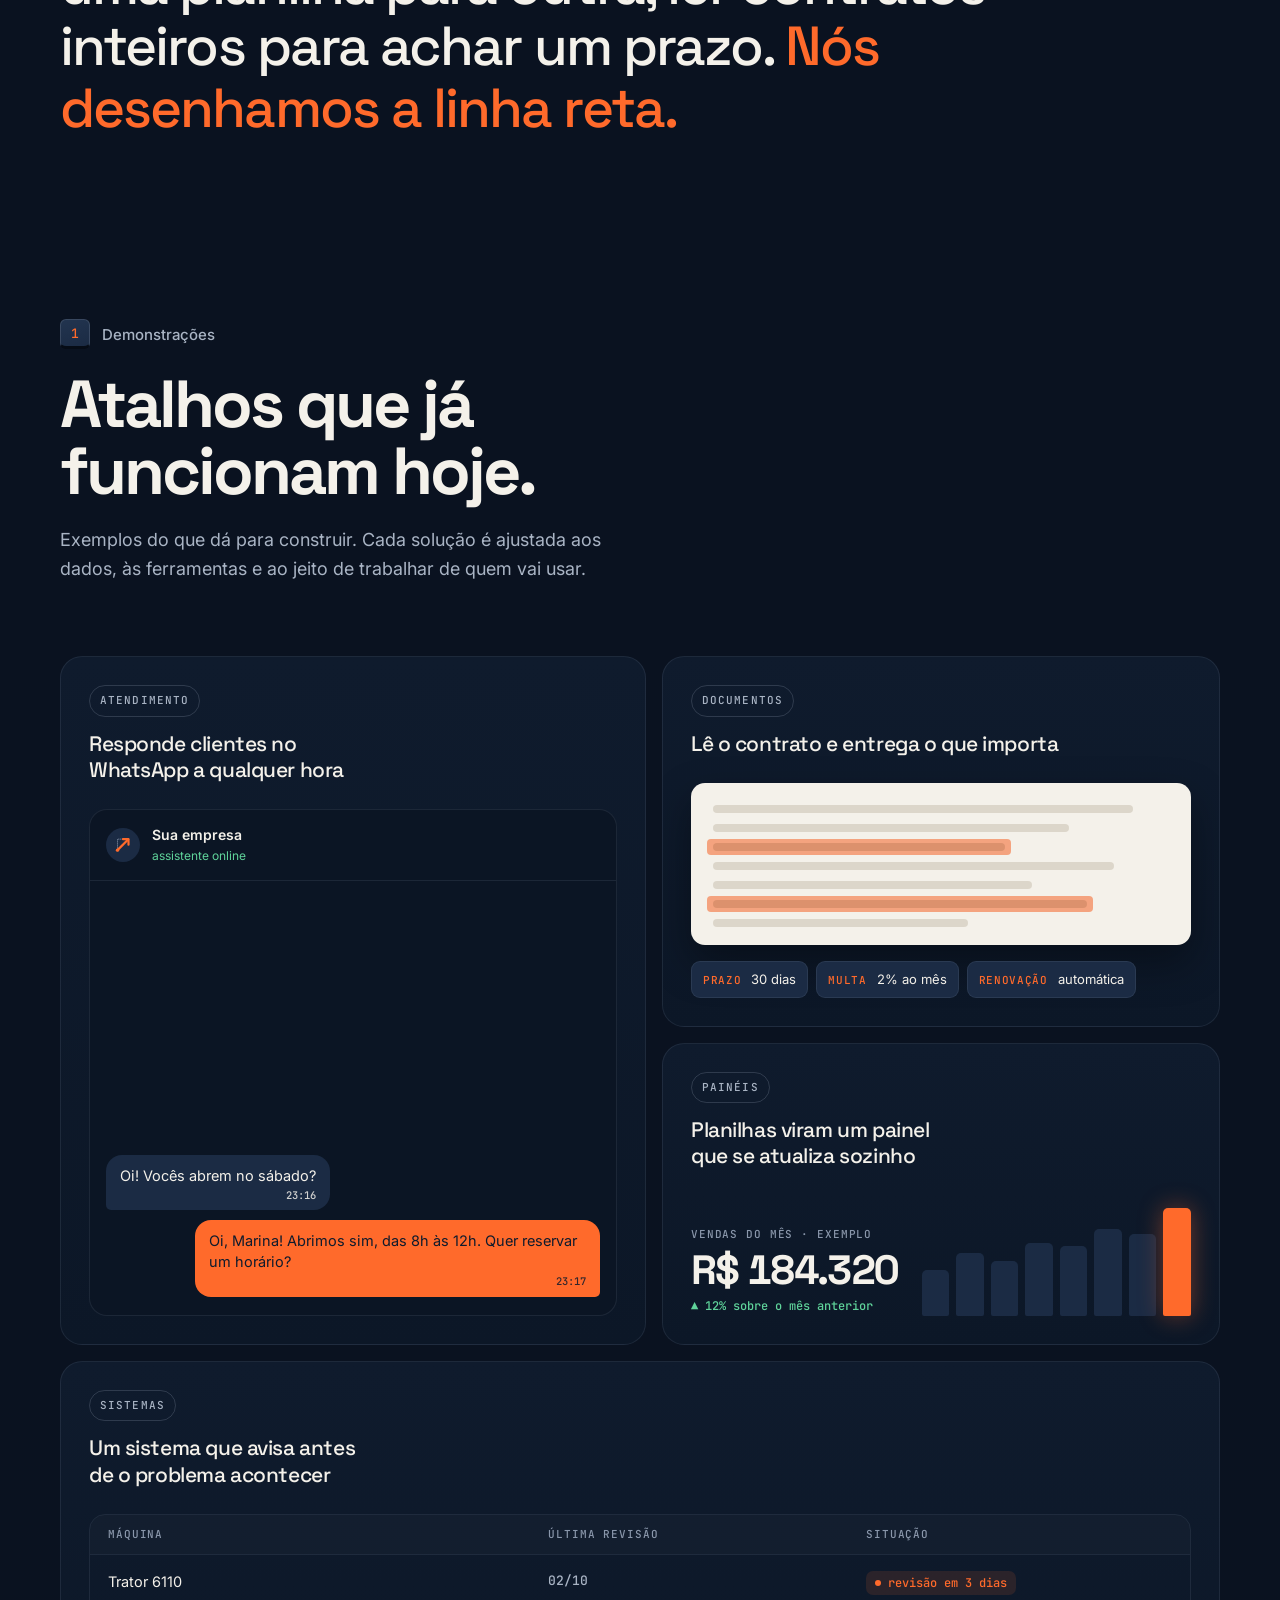
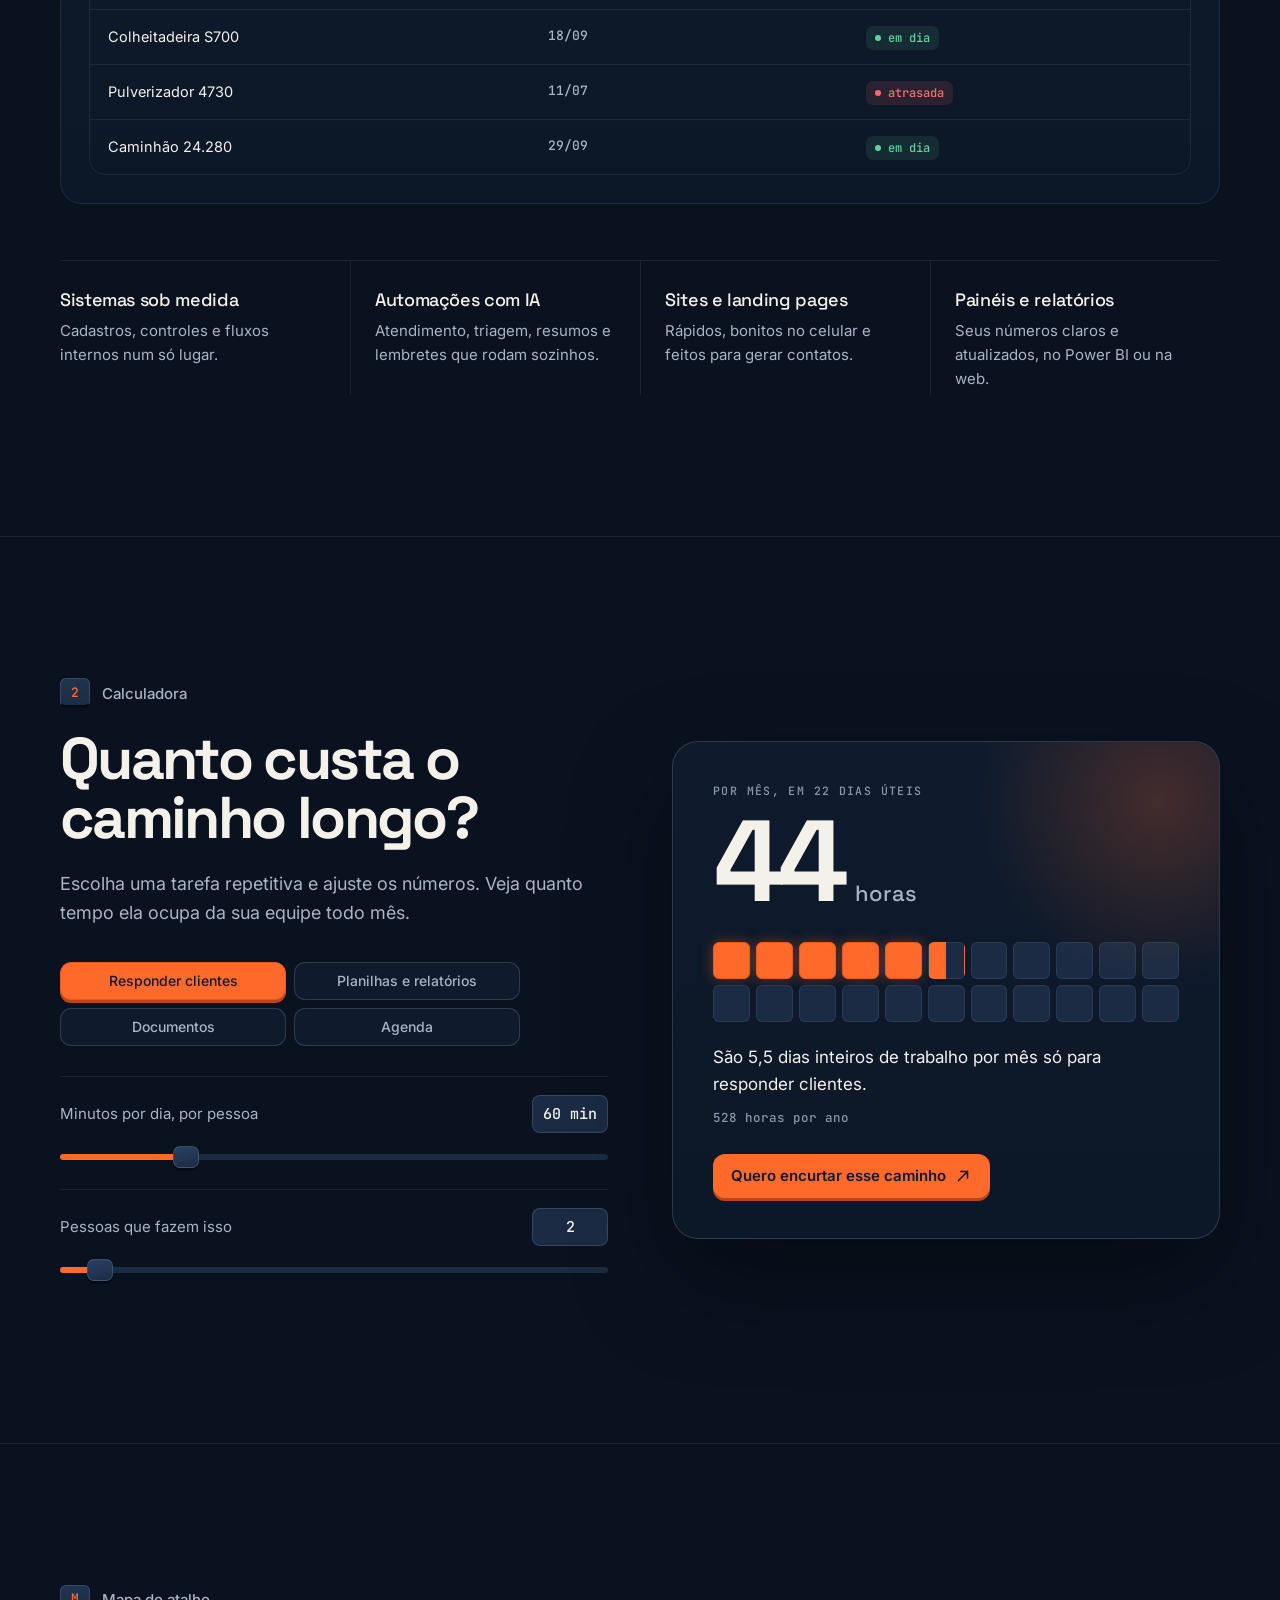
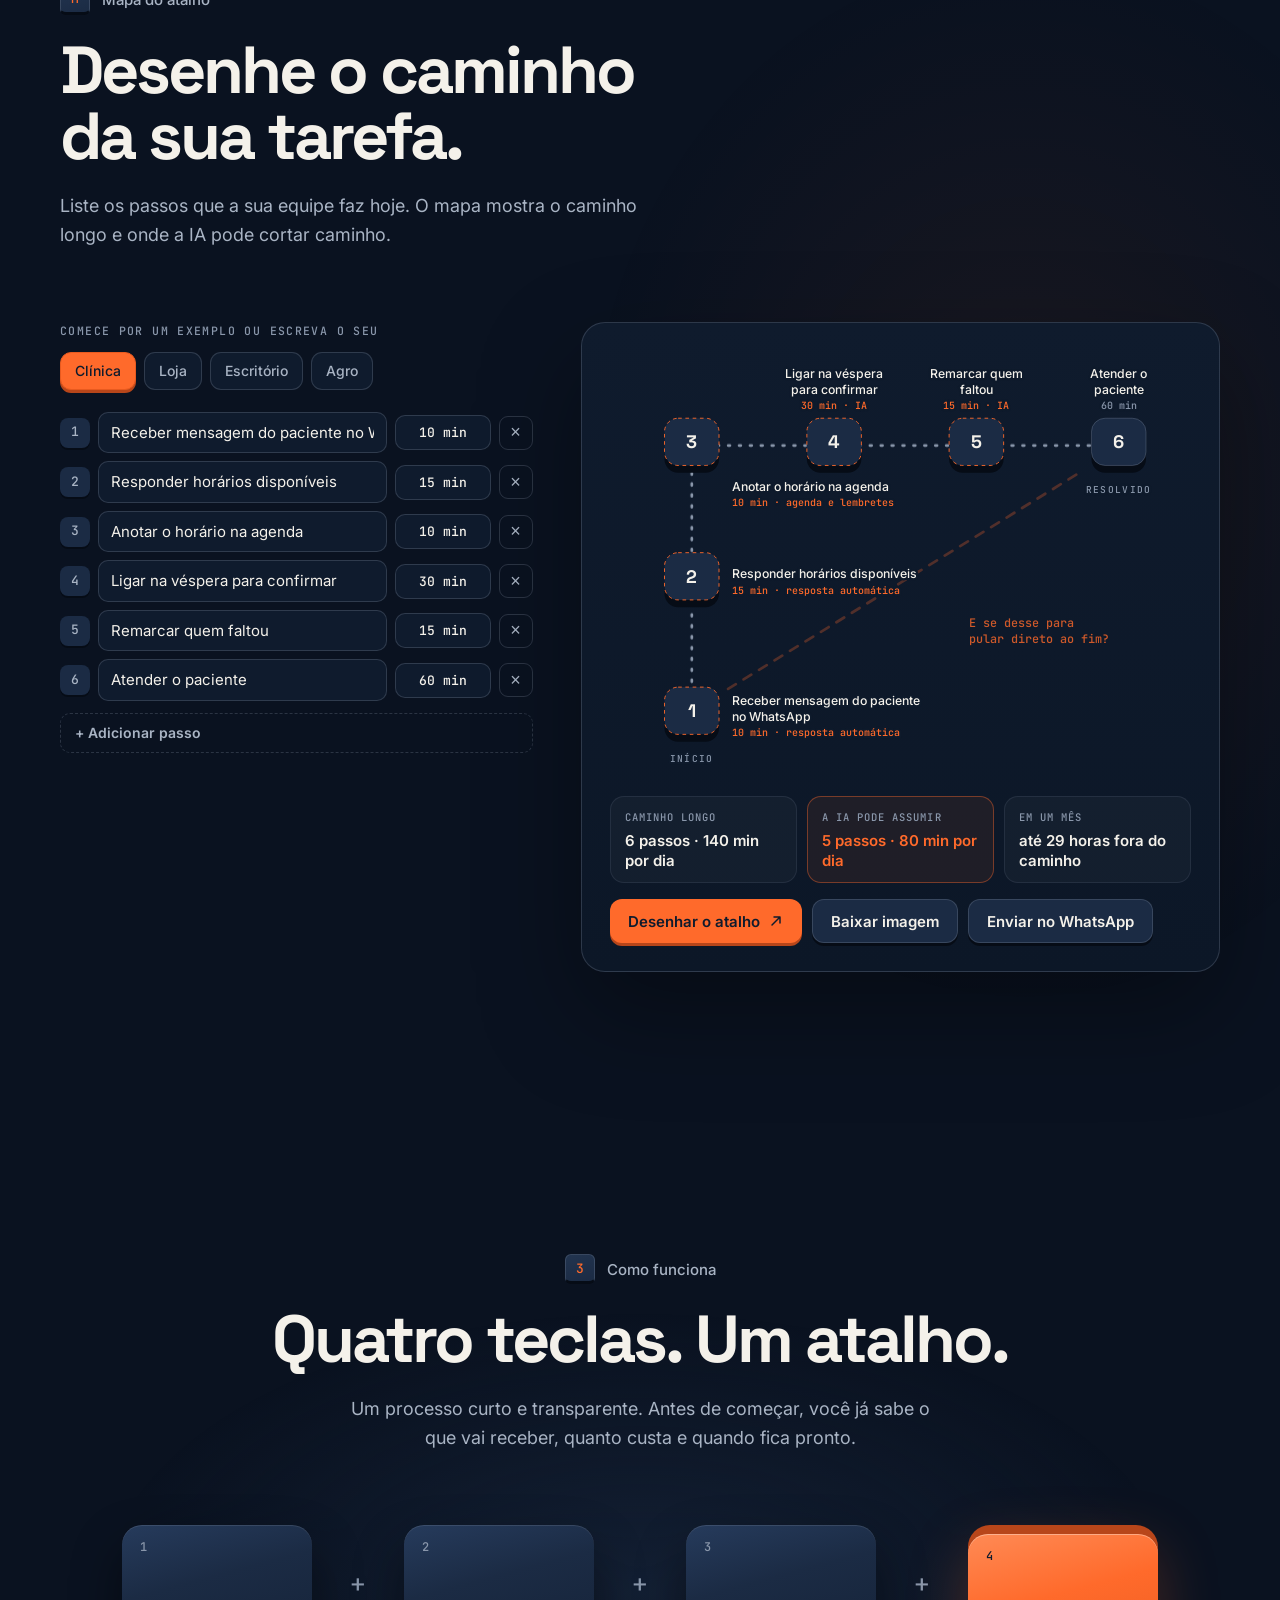
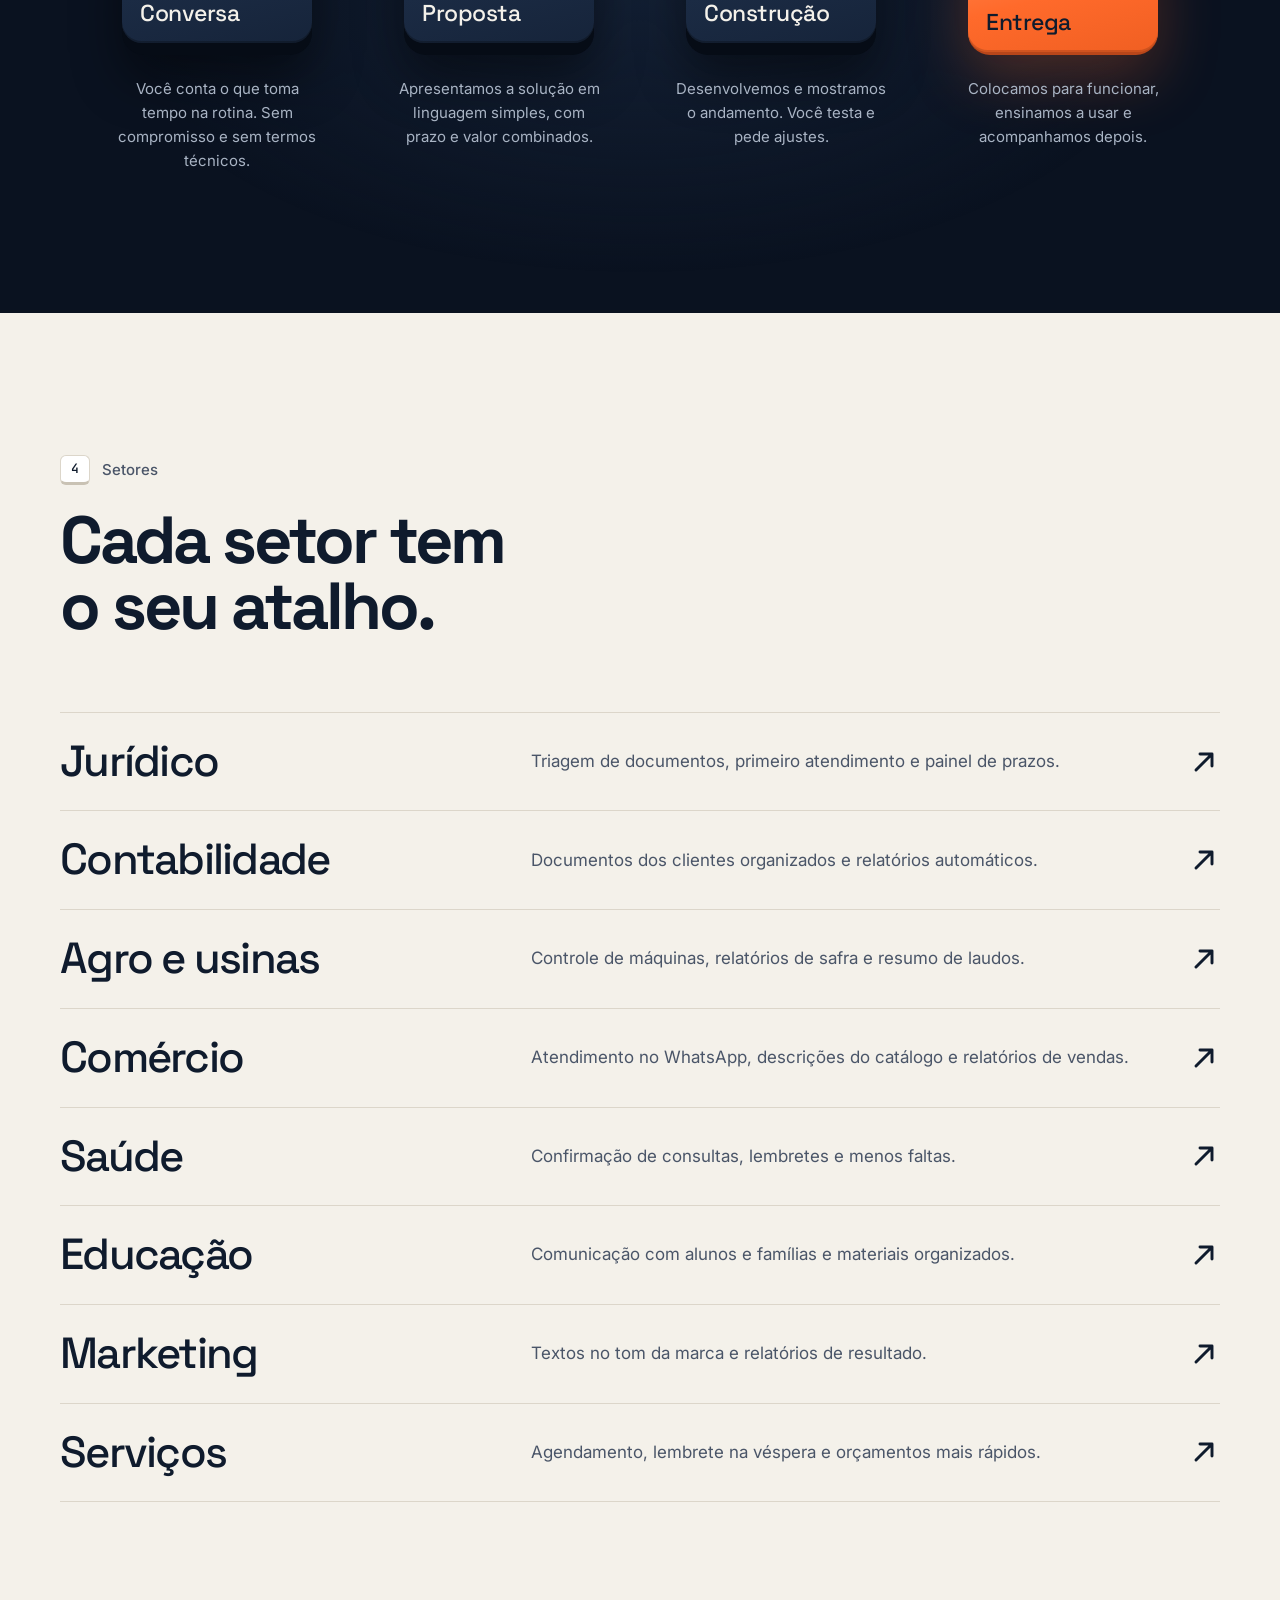
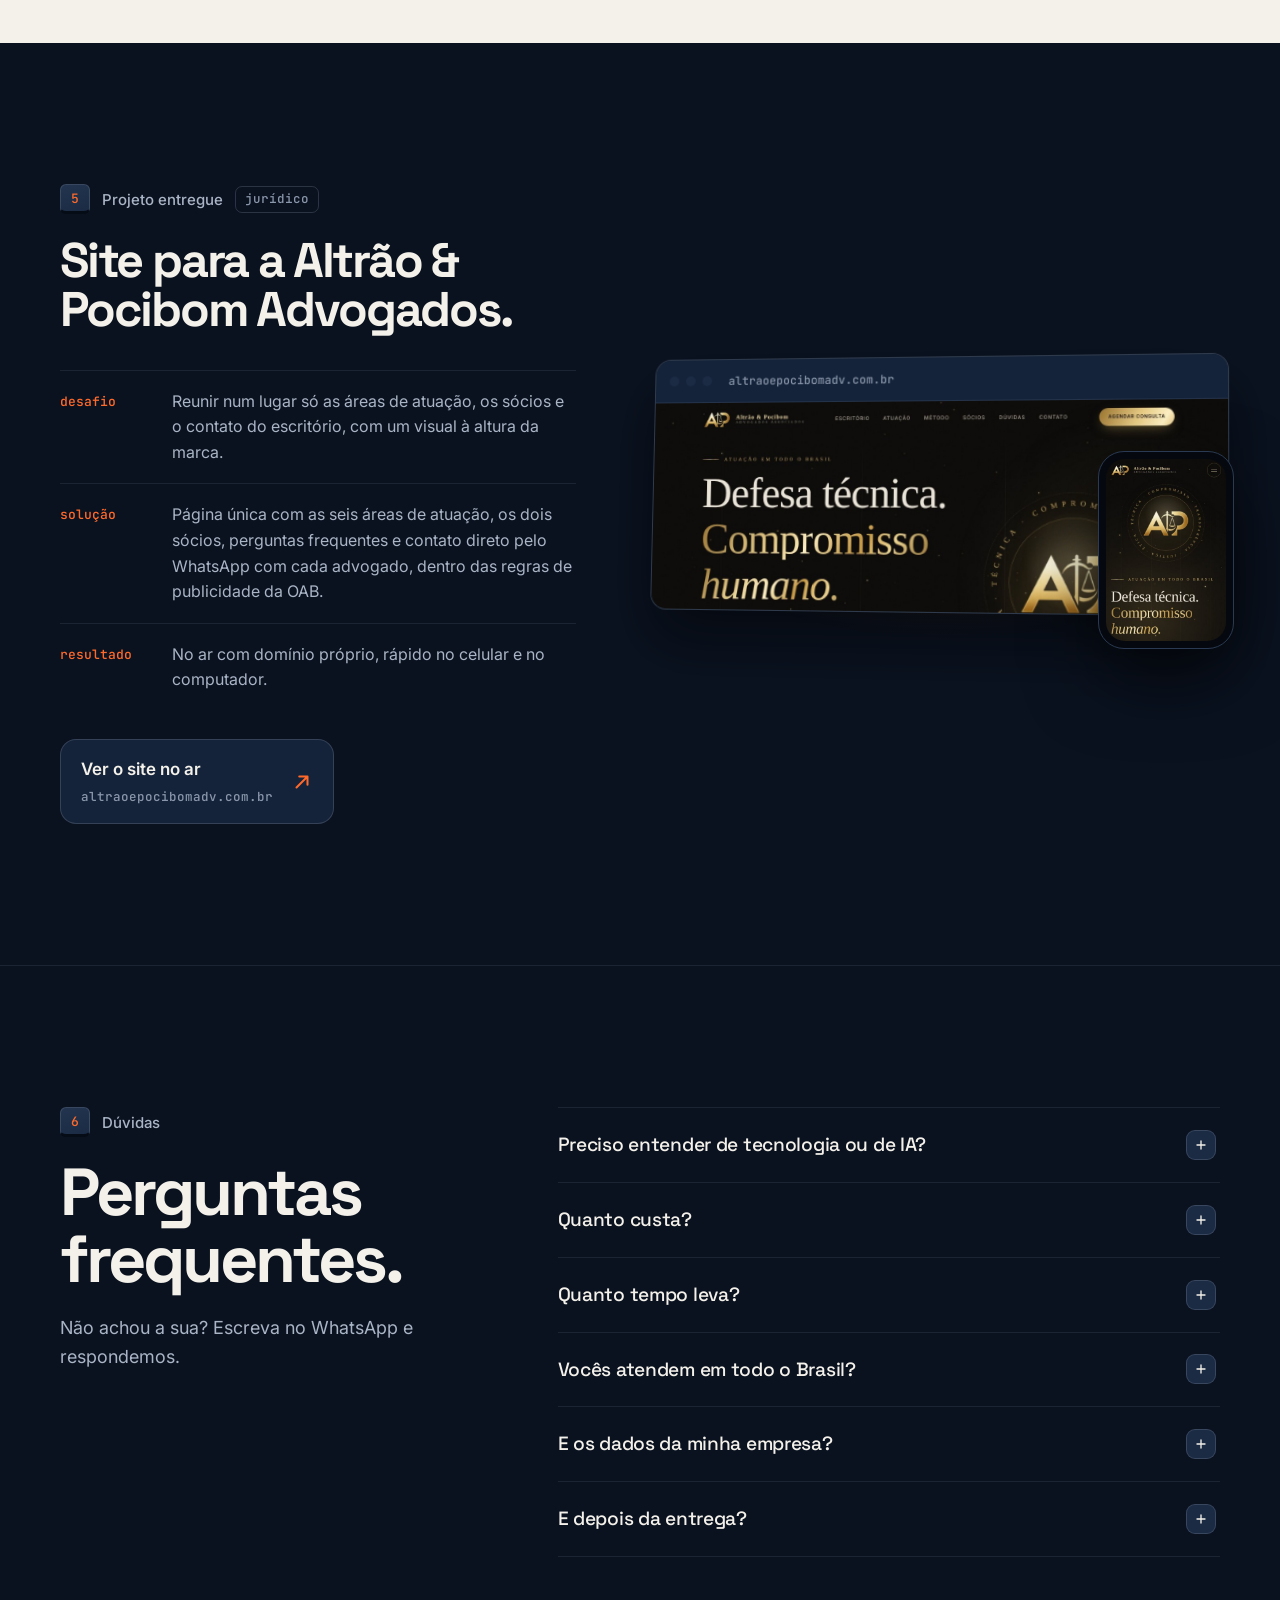
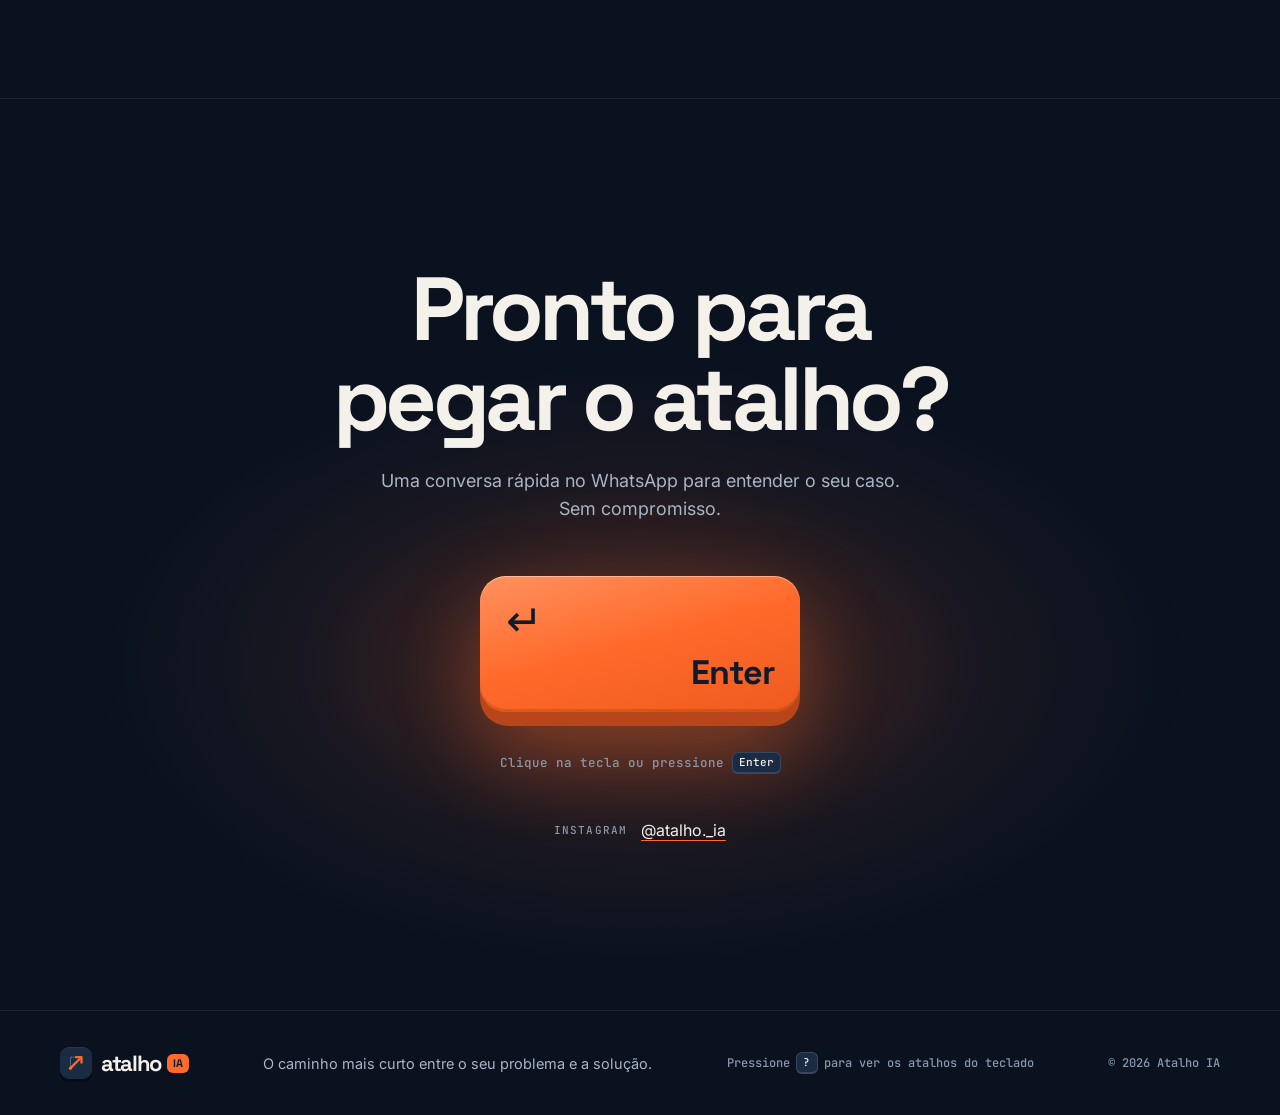
==== commit 58cfd285: "Abertura também aparece ao atualizar a página Co-Authored-By: Claude Opus 5.5 <noreply@anthropic.com" ====
--- a/index.html
+++ b/index.html
@@ -27,7 +27,7 @@
 <link rel="preconnect" href="https://fonts.googleapis.com">
 <link rel="preconnect" href="https://fonts.gstatic.com" crossorigin>
 <link href="https://fonts.googleapis.com/css2?family=Inter:wght@400;500;600&family=JetBrains+Mono:wght@400;500&family=Space+Grotesk:wght@400;500;700&display=swap" rel="stylesheet">
-<link rel="stylesheet" href="styles.css?v=4.2">
+<link rel="stylesheet" href="styles.css?v=4.3">
 
 <script type="application/ld+json">
 {
@@ -46,12 +46,17 @@
 /* Endereço oficial: leva quem chega pelo www ou pelo endereço antigo (.pages.dev) para atalho.ia.br */
 if (/^(www\.atalho\.ia\.br|atalho-ia-8l4\.pages\.dev)$/.test(location.hostname)) location.replace("https://atalho.ia.br" + location.pathname + location.search + location.hash);
 document.documentElement.classList.add("js");
-/* Abertura: uma vez por sessão, só na página inicial sem âncora e sem "reduzir movimento" */
-try {
-  if (!sessionStorage.getItem("intro-vista") && !location.hash && !matchMedia("(prefers-reduced-motion: reduce)").matches) document.documentElement.classList.add("com-intro");
+/* Abertura: na primeira entrada da sessão (sem âncora) e sempre que a página é atualizada.
+   Com "reduzir movimento" não aparece (?movimento na URL liga de novo, para testar). */
+(function () { try {
+  var nav = performance.getEntriesByType && performance.getEntriesByType("navigation")[0];
+  var recarga = nav ? nav.type === "reload" : (performance.navigation && performance.navigation.type === 1);
+  var primeira = !sessionStorage.getItem("intro-vista") && !location.hash;
+  var calmo = !/[?&]movimento/.test(location.search) && matchMedia("(prefers-reduced-motion: reduce)").matches;
+  if ((recarga || primeira) && !calmo) document.documentElement.classList.add("com-intro");
   // garantia: se o intro.js não carregar, a abertura some sozinha
   setTimeout(function () { document.documentElement.classList.remove("com-intro"); }, 7000);
-} catch (e) {}
+} catch (e) {} })();
 </script>
 </head>
 <body>
@@ -487,15 +492,15 @@
   <svg viewBox="0 0 32 32" aria-hidden="true"><path d="M16 3C9 3 3.3 8.6 3.3 15.6c0 2.4.7 4.7 1.9 6.7L3 29l6.9-2.2c1.9 1 4 1.6 6.1 1.6 7 0 12.7-5.7 12.7-12.7S23 3 16 3zm0 23.1c-2 0-3.9-.6-5.5-1.6l-.4-.2-4.1 1.3 1.3-4-.3-.4c-1.1-1.7-1.7-3.6-1.7-5.6 0-5.8 4.7-10.5 10.6-10.5s10.6 4.7 10.6 10.5S21.8 26.1 16 26.1zm5.8-7.9c-.3-.2-1.9-.9-2.2-1s-.5-.2-.7.2-.8 1-1 1.2-.4.2-.7.1c-.3-.2-1.300-.5-2.5-1.6-.9-.8-1.6-1.8-1.7-2.1-.2-.3 0-.5.1-.6l.5-.6c.2-.2.2-.3.3-.6.1-.2 0-.4 0-.6l-1-2.4c-.3-.6-.5-.5-.7-.5h-.6c-.2 0-.6.1-.9.4s-1.2 1.1-1.2 2.8 1.2 3.2 1.4 3.5c.2.2 2.4 3.7 5.8 5.1 2.9 1.1 3.4.9 4 .8.6-.1 1.9-.8 2.2-1.5.3-.8.3-1.4.2-1.5-.1-.2-.3-.3-.6-.4z"/></svg>
 </a>
 
-<script src="intro.js?v=4.2"></script>
-<script src="fundo3d.js?v=4.2"></script>
-<script src="script.js?v=4.2"></script>
-<script src="cursor.js?v=4.2"></script>
-<script src="tec-cerebro.js?v=4.2"></script>
-<script src="mascote.js?v=4.2"></script>
-<script src="interacoes.js?v=4.2"></script>
-<script src="mapa.js?v=4.2"></script>
-<script src="palco.js?v=4.2"></script>
-<script src="trilho.js?v=4.2"></script>
+<script src="intro.js?v=4.3"></script>
+<script src="fundo3d.js?v=4.3"></script>
+<script src="script.js?v=4.3"></script>
+<script src="cursor.js?v=4.3"></script>
+<script src="tec-cerebro.js?v=4.3"></script>
+<script src="mascote.js?v=4.3"></script>
+<script src="interacoes.js?v=4.3"></script>
+<script src="mapa.js?v=4.3"></script>
+<script src="palco.js?v=4.3"></script>
+<script src="trilho.js?v=4.3"></script>
 </body>
 </html>
